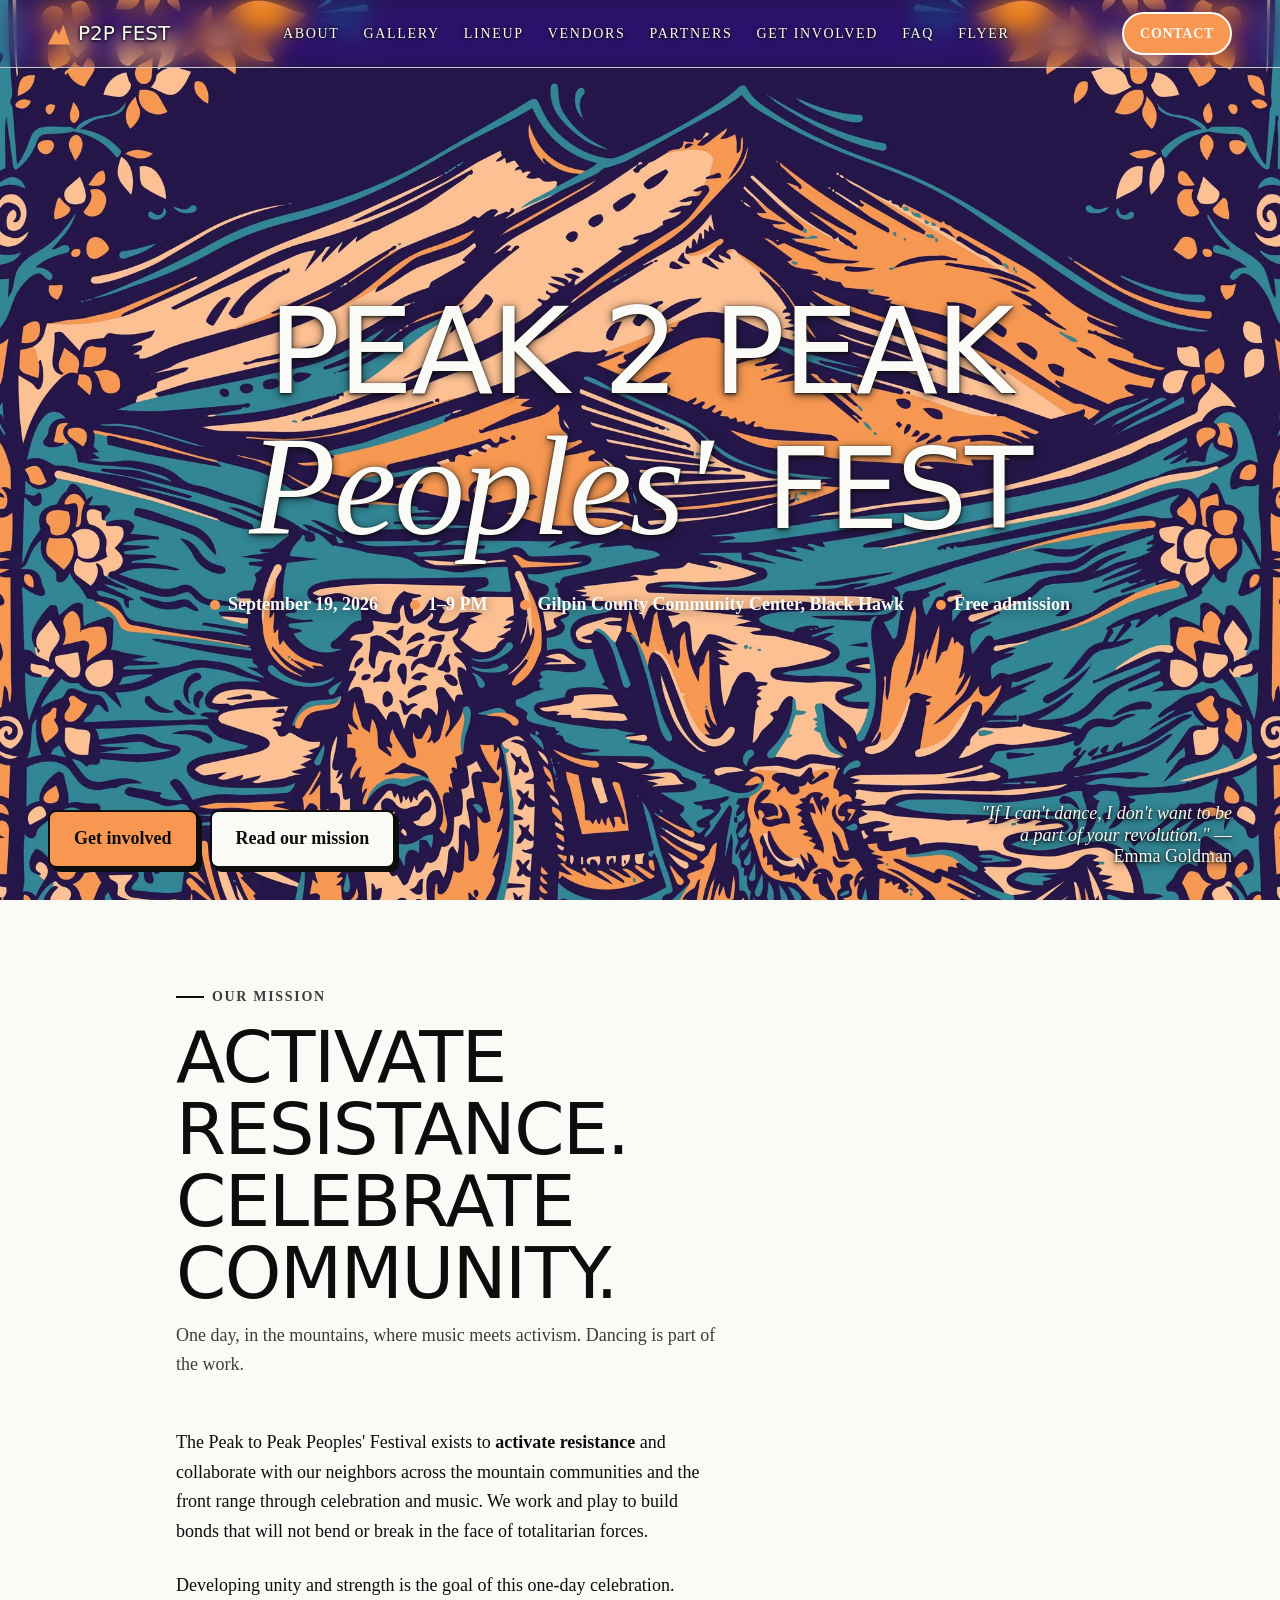
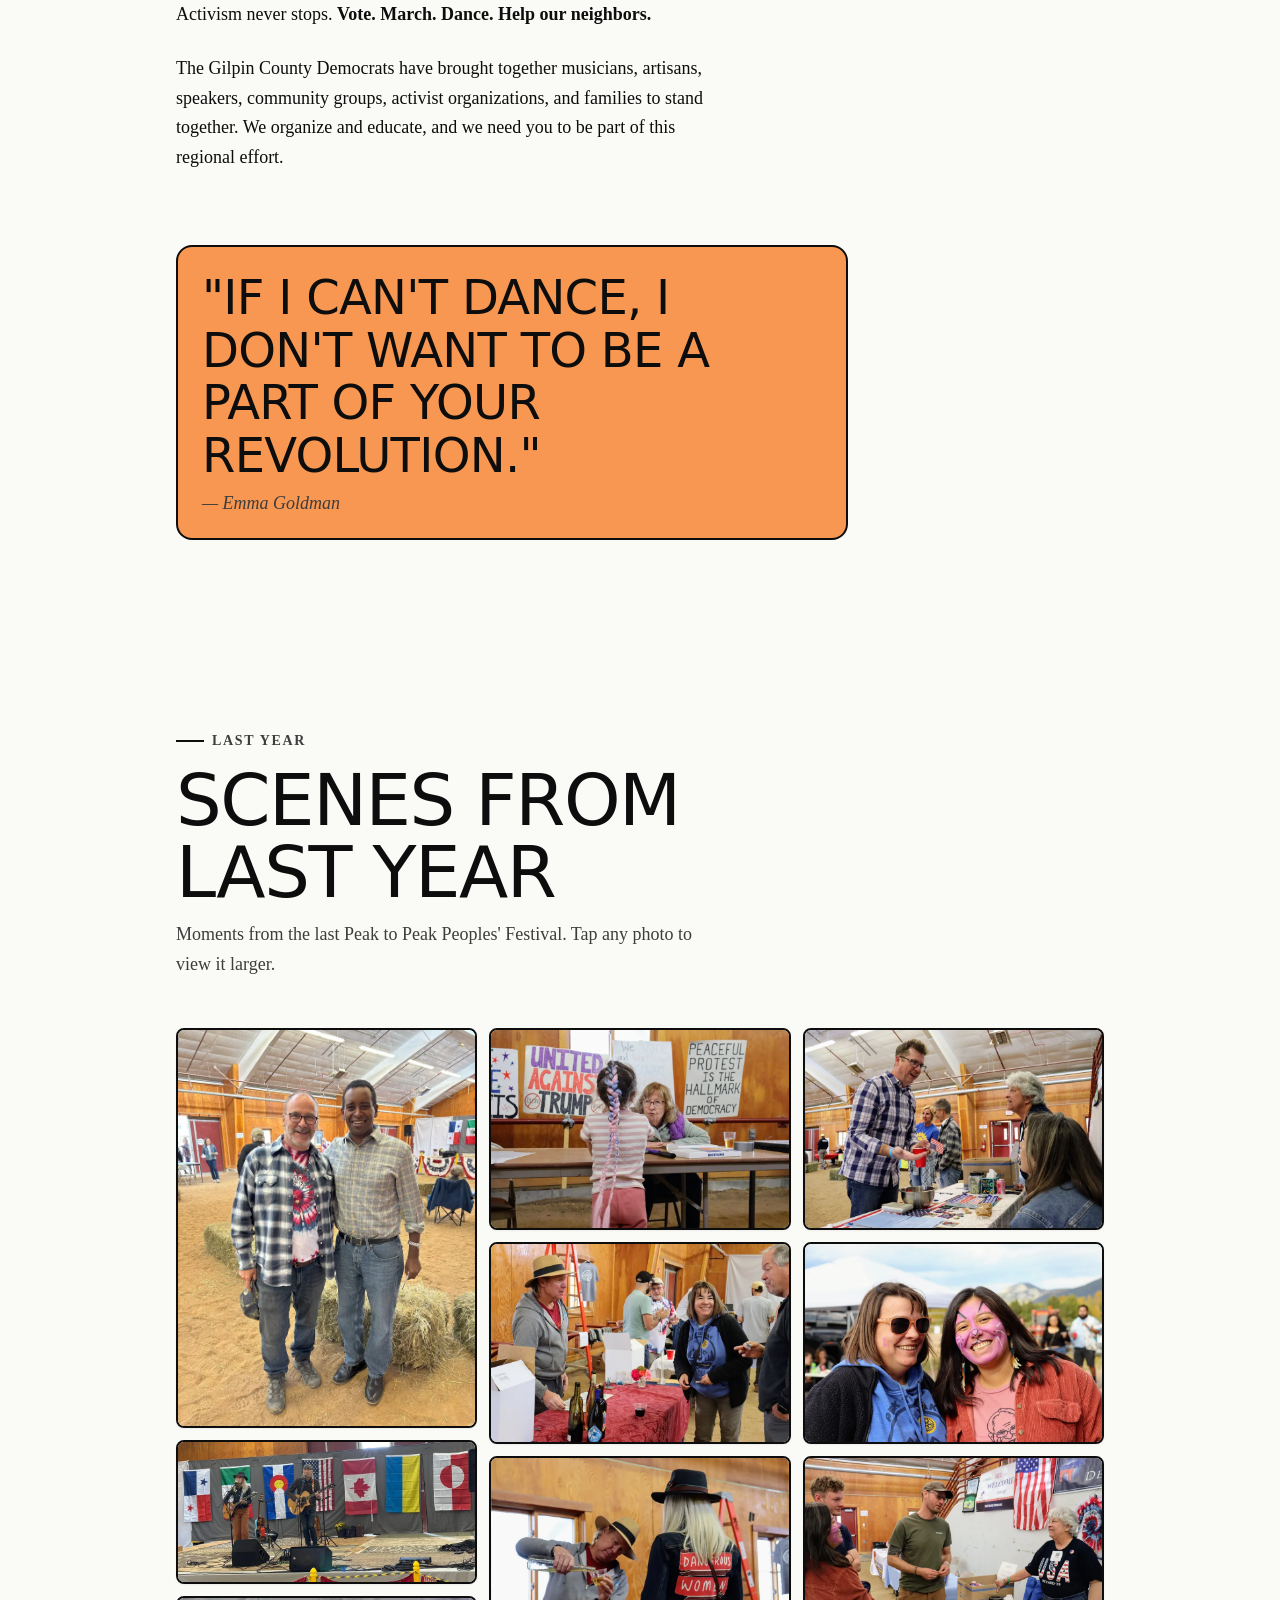
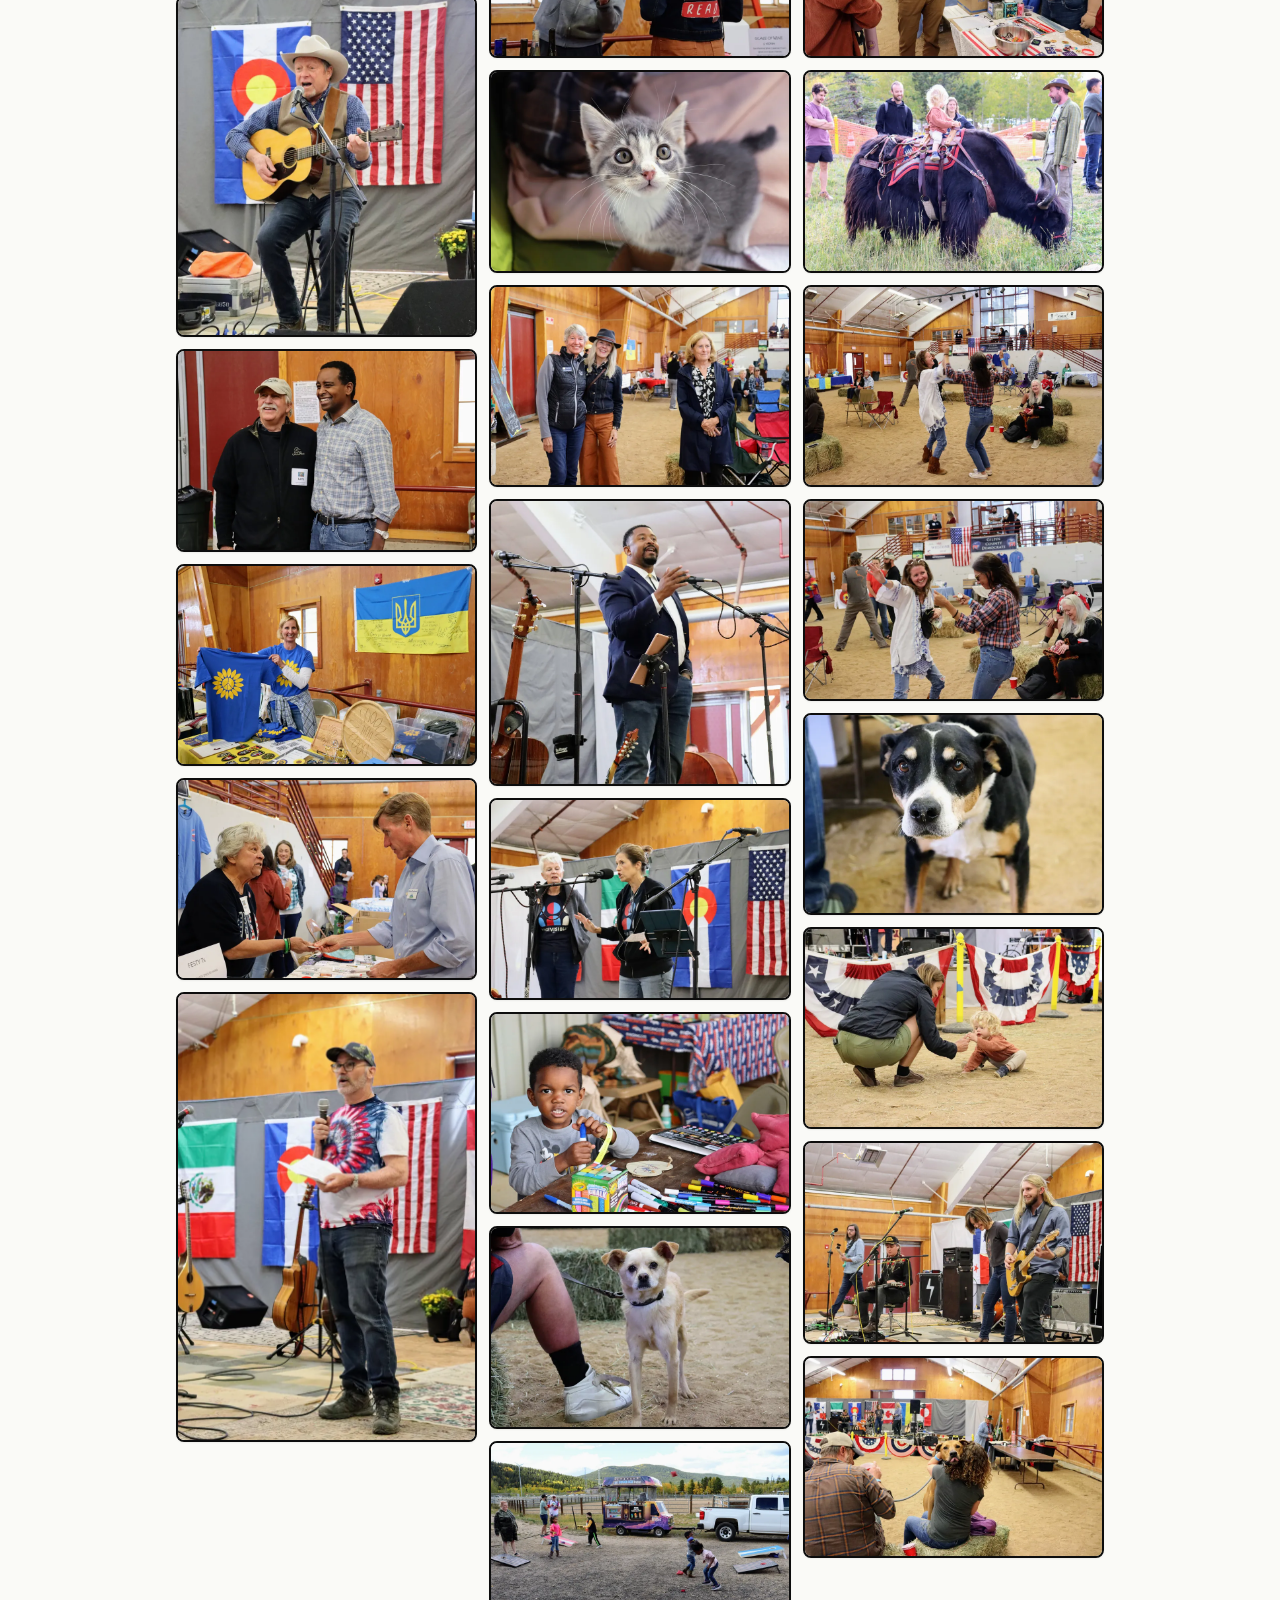
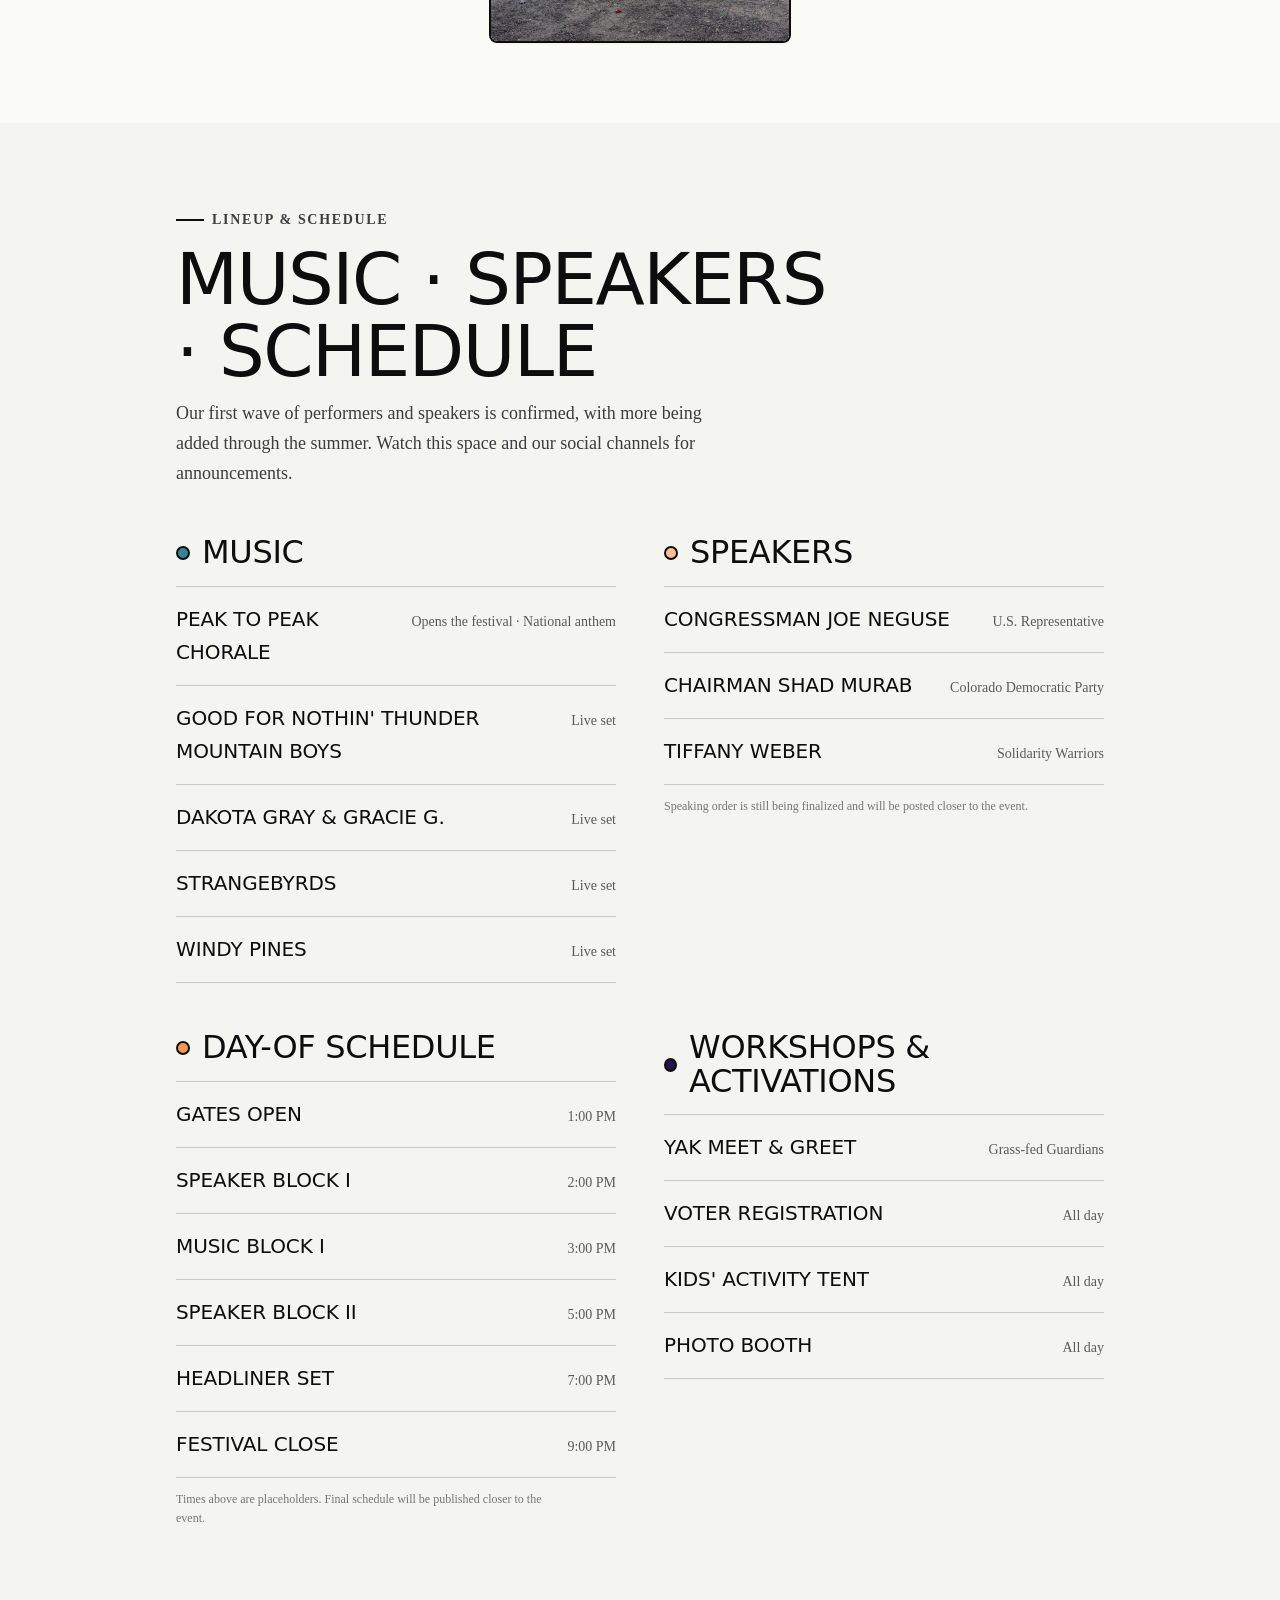
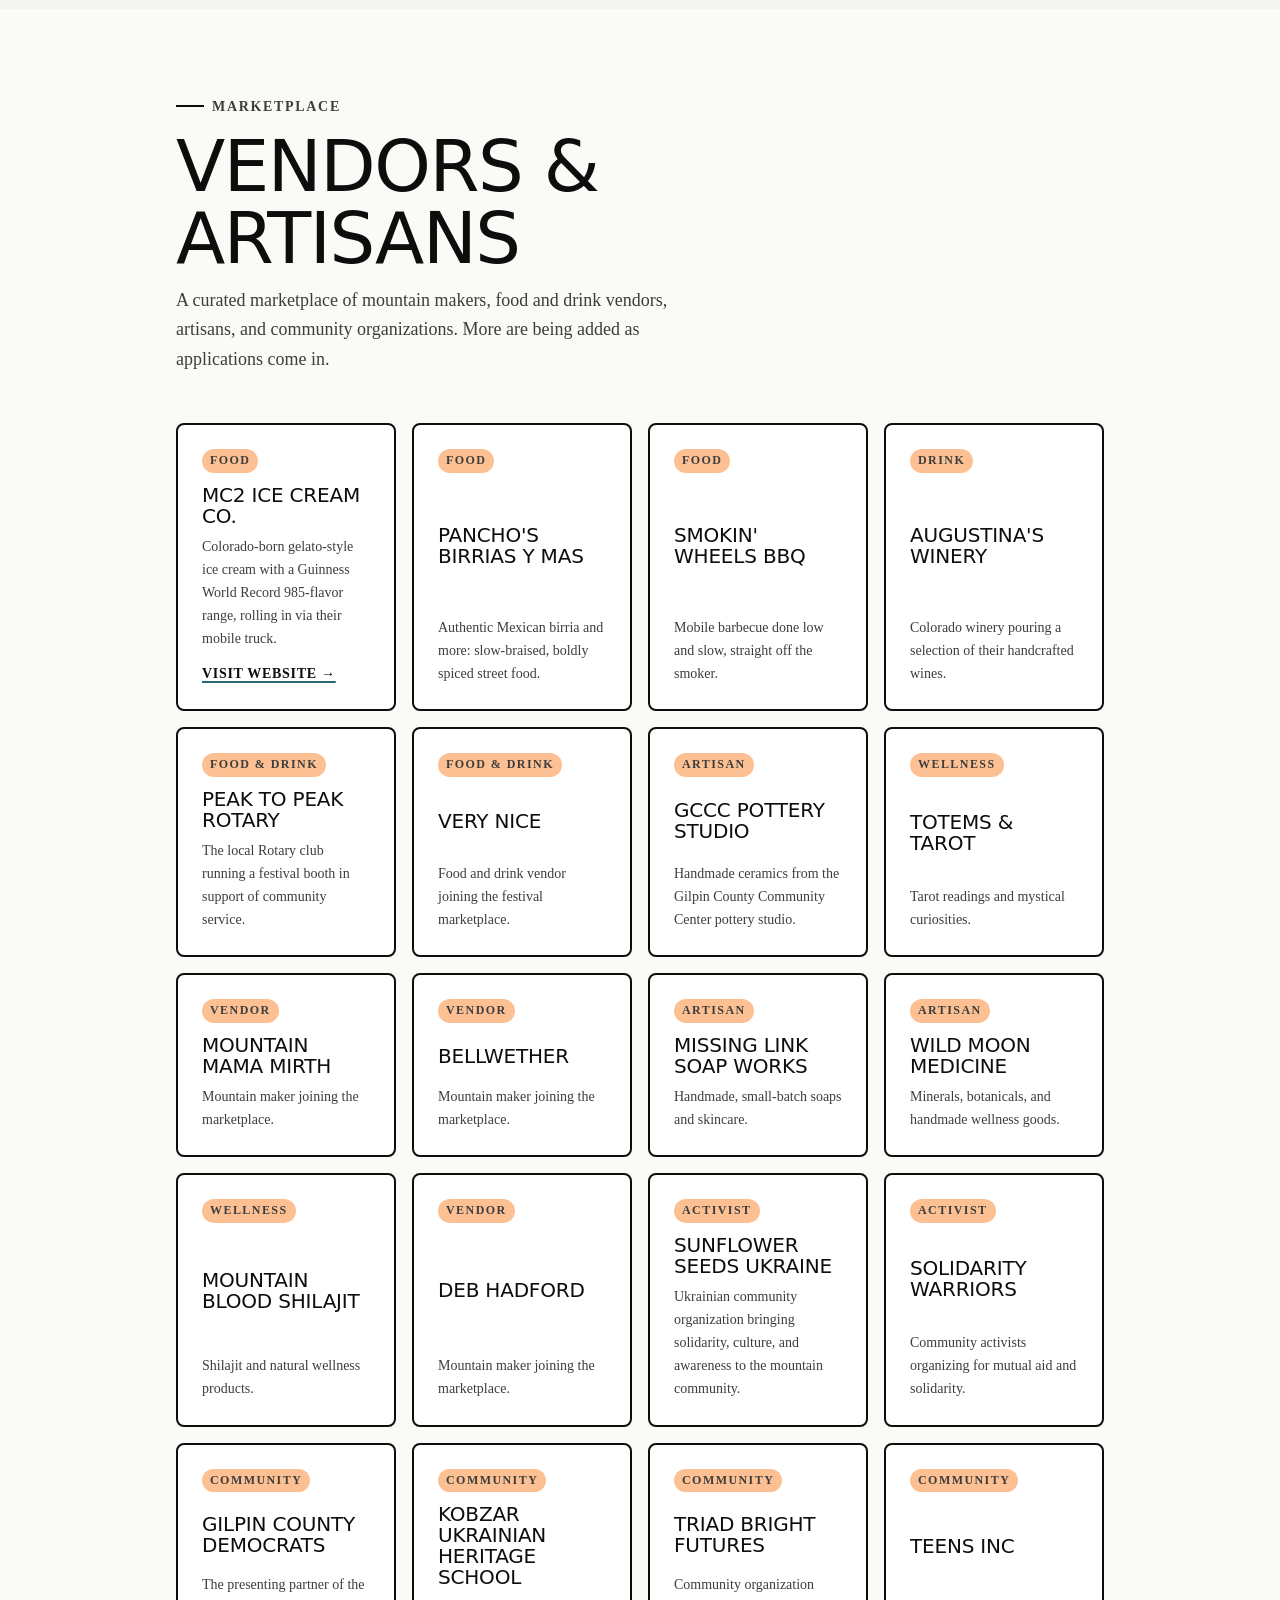
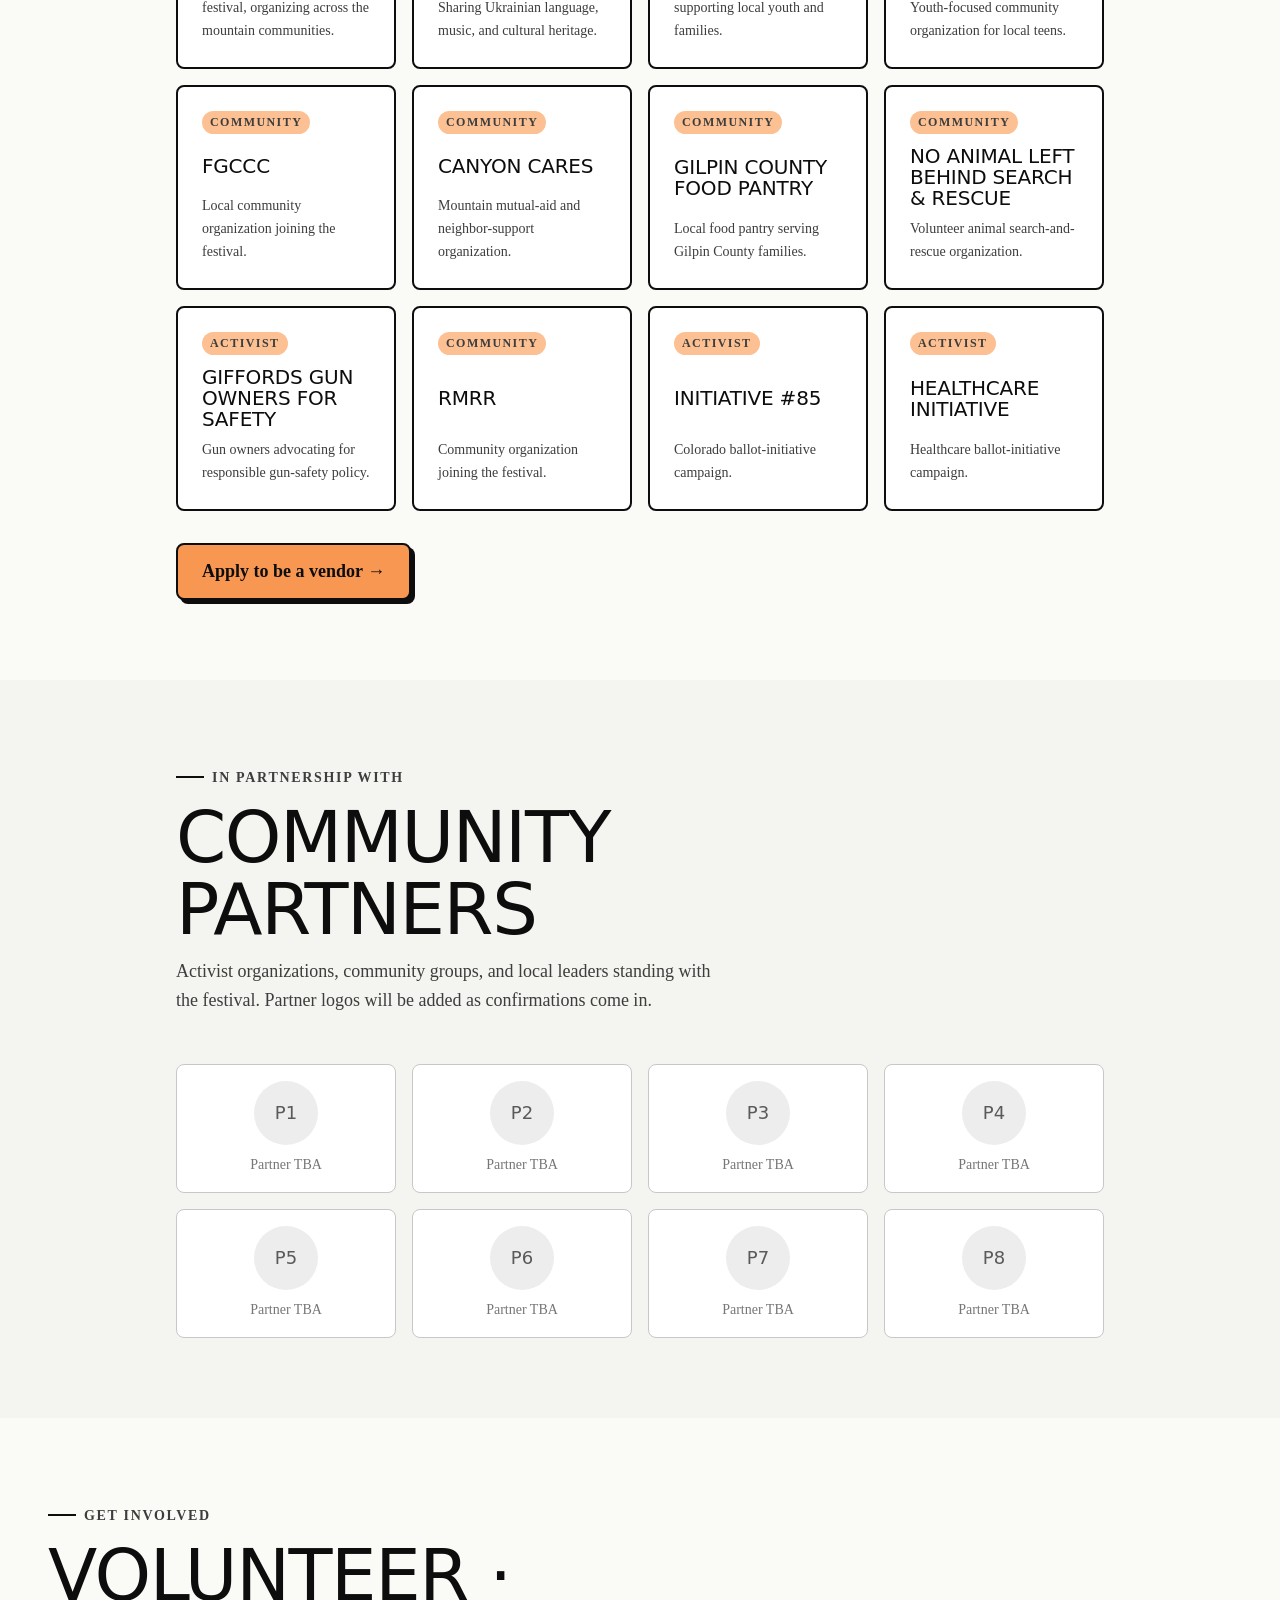
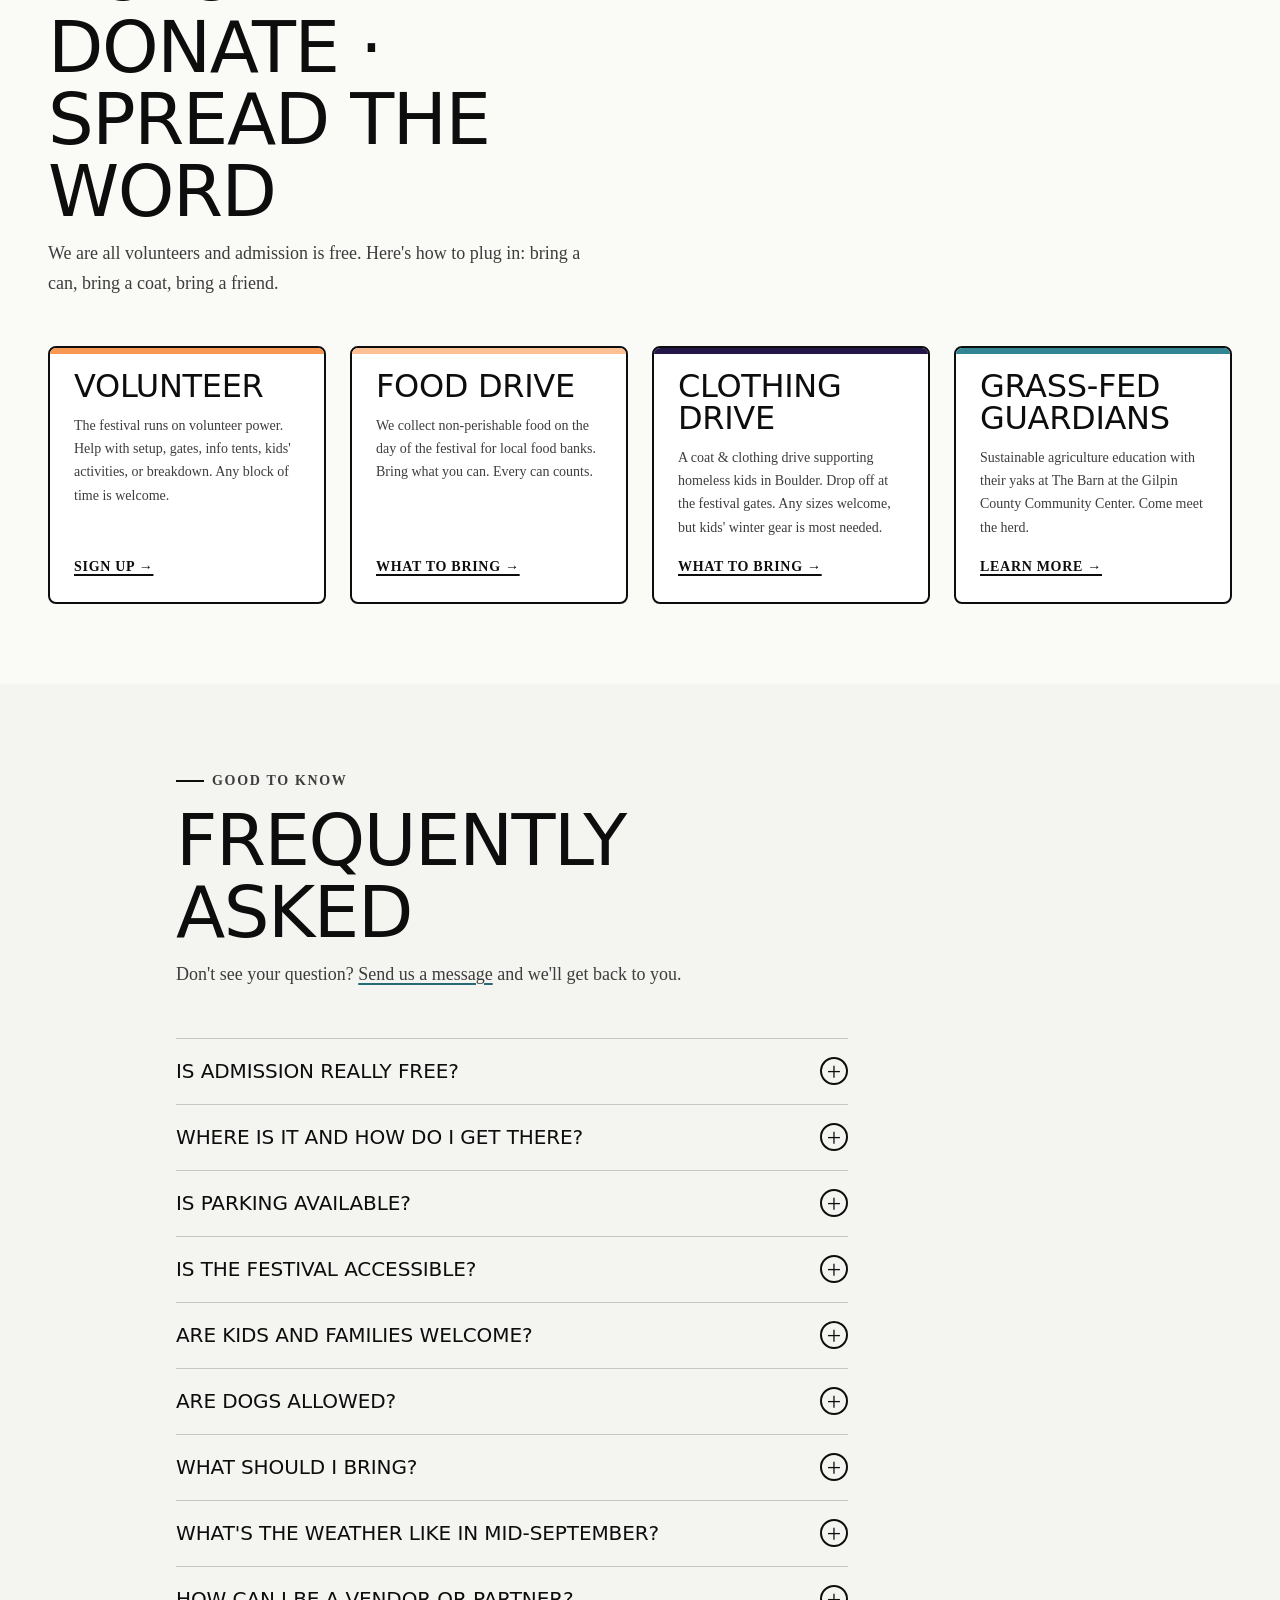
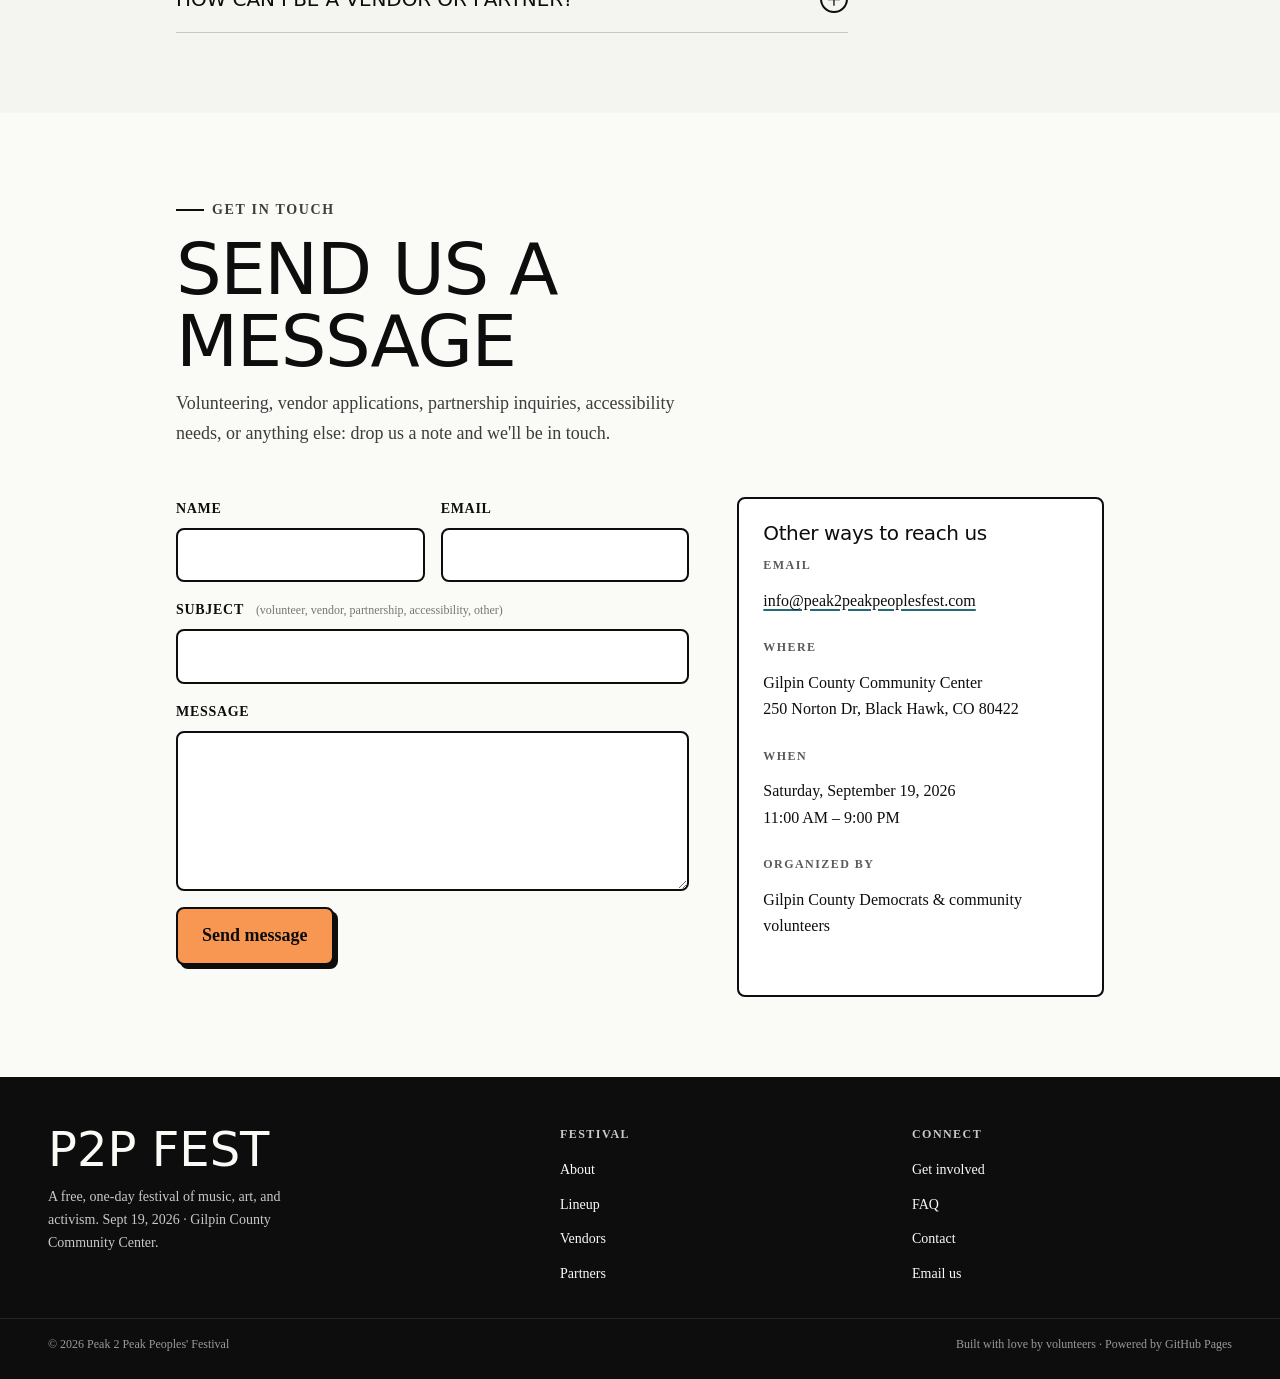
==== index.html @ 33f0875a "Update lineup, speakers, and vendors from July tracker Music: add Peak to Peak Chorale as the opener" ====
<!doctype html>
<html lang="en">
<head>
  <meta charset="utf-8" />
  <meta name="viewport" content="width=device-width, initial-scale=1" />
  <title>Peak 2 Peak Peoples' Festival — Sept 19, 2026 · Gilpin County Community Center</title>
  <meta name="description" content="A free one-day festival of music, art, and activism in the Colorado mountains. September 19, 2026 at Gilpin County Community Center." />
  <meta name="theme-color" content="#f2f230" />

  <!-- Google Analytics -->
  <script async src="https://www.googletagmanager.com/gtag/js?id=G-X8NQKMVE05"></script>
  <script>
    window.dataLayer = window.dataLayer || [];
    function gtag(){dataLayer.push(arguments);}
    gtag('js', new Date());
    gtag('config', 'G-X8NQKMVE05');
  </script>

  <!-- Open Graph / Twitter (placeholders — refine in SEO pass) -->
  <meta property="og:type" content="website" />
  <meta property="og:title" content="Peak 2 Peak Peoples' Festival" />
  <meta property="og:description" content="A free one-day festival of music, art, and activism. Sept 19, 2026 — Gilpin County Community Center." />
  <meta property="og:url" content="https://peak2peakpeoplesfest.com/" />
  <meta name="twitter:card" content="summary_large_image" />

  <!-- Fonts: Tanker (display) + Bespoke Serif (body) — both via Fontshare -->
  <link rel="preconnect" href="https://api.fontshare.com" />
  <link rel="preconnect" href="https://cdn.fontshare.com" crossorigin />
  <link rel="stylesheet" href="https://api.fontshare.com/v2/css?f[]=tanker@400&f[]=bespoke-serif@400,500,700&display=swap" />

  <link rel="stylesheet" href="./assets/css/styles.css" />
</head>
<body>
  <a class="skip-link" href="#main">Skip to content</a>

  <!-- ============== NAV ============== -->
  <nav class="nav" aria-label="Primary">
    <div class="nav__inner">
      <a class="nav__brand" href="#main" aria-label="Peak 2 Peak Peoples' Festival home">
        <span class="nav__brand-mark" aria-hidden="true"></span>
        <span>P2P&nbsp;Fest</span>
      </a>
      <button class="nav__toggle" type="button" aria-expanded="false" aria-controls="primary-nav-list" data-nav-toggle>
        Menu
      </button>
      <ul class="nav__list" id="primary-nav-list">
        <li><a class="nav__link" href="#about">About</a></li>
        <li><a class="nav__link" href="#gallery">Gallery</a></li>
        <li><a class="nav__link" href="#lineup">Lineup</a></li>
        <li><a class="nav__link" href="#vendors">Vendors</a></li>
        <li><a class="nav__link" href="#partners">Partners</a></li>
        <li><a class="nav__link" href="#get-involved">Get involved</a></li>
        <li><a class="nav__link" href="#faq">FAQ</a></li>
        <li><a class="nav__link" href="./assets/images/flyer.webp" target="_blank" rel="noopener">Flyer</a></li>
      </ul>
      <a class="nav__cta" href="#contact">Contact</a>
    </div>
  </nav>

  <main id="main">

    <!-- ============== HERO ============== -->
    <section class="hero" aria-labelledby="hero-title">
      <!-- Poster artwork: lowest layer, drifts on scroll (see main.js). -->
      <div class="hero__bg" data-parallax role="presentation" aria-hidden="true"></div>
      <div class="hero__center">
        <h1 class="hero__title" id="hero-title">
          <span class="hero__title-line">Peak&nbsp;2&nbsp;Peak</span>
          <span class="hero__title-line"><span class="hero__title-em">Peoples'</span> <span class="hero__title-tail">Fest</span></span>
        </h1>

        <div class="hero__meta" aria-label="Festival date, time, and location">
          <span class="hero__meta-item">
            <span class="hero__meta-dot" aria-hidden="true"></span>
            September&nbsp;19,&nbsp;2026
          </span>
          <span class="hero__meta-item">
            <span class="hero__meta-dot" aria-hidden="true"></span>
            1&ndash;9&nbsp;PM
          </span>
          <span class="hero__meta-item">
            <span class="hero__meta-dot" aria-hidden="true"></span>
            Gilpin County Community Center, Black&nbsp;Hawk
          </span>
          <span class="hero__meta-item">
            <span class="hero__meta-dot" aria-hidden="true"></span>
            Free admission
          </span>
        </div>
      </div>

      <div class="hero__bottom">
        <div class="hero__ctas">
          <a class="btn" href="#get-involved">Get involved</a>
          <a class="btn btn--ghost" href="#about">Read our mission</a>
        </div>
        <p class="hero__tagline">
          <em>"If I can't dance, I don't want to be a part of your revolution."</em>
          — Emma Goldman
        </p>
      </div>
    </section>

    <!-- ============== ABOUT / MISSION ============== -->
    <section id="about" class="section" aria-labelledby="about-title">
      <div class="container">
        <header class="section-head">
          <span class="eyebrow">Our mission</span>
          <h2 class="section-head__title" id="about-title">Activate resistance.<br>Celebrate community.</h2>
          <p class="section-head__lede">
            One day, in the mountains, where music meets activism. Dancing is part of the work.
          </p>
        </header>

        <div class="about__body">
          <p>
            The Peak to Peak Peoples' Festival exists to <strong>activate resistance</strong> and collaborate with our neighbors across the mountain communities and the front range through celebration and music. We work and play to build bonds that will not bend or break in the face of totalitarian forces.
          </p>
          <p>
            Developing unity and strength is the goal of this one-day celebration. Activism never stops. <strong>Vote. March. Dance. Help our neighbors.</strong>
          </p>
          <p>
            The Gilpin County Democrats have brought together musicians, artisans, speakers, community groups, activist organizations, and families to stand together. We organize and educate, and we need you to be part of this regional effort.
          </p>

          <blockquote class="about__pullquote">
            "If I can't dance, I don't want to be a part of your revolution."
            <cite class="about__pullquote-attr">— Emma Goldman</cite>
          </blockquote>
        </div>
      </div>
    </section>

    <!-- ============== GALLERY / LAST YEAR ============== -->
    <section id="gallery" class="section" aria-labelledby="gallery-title">
      <div class="container">
        <header class="section-head">
          <span class="eyebrow">Last year</span>
          <h2 class="section-head__title" id="gallery-title">Scenes from last year</h2>
          <p class="section-head__lede">
            Moments from the last Peak to Peak Peoples' Festival. Tap any photo to view it larger.
          </p>
        </header>

        <div class="gallery__grid">
          <button class="gallery__item" type="button" data-full="./assets/images/gallery/g01-lg.webp" data-caption="Joe Neguse" aria-label="View photo: Joe Neguse">
            <img src="./assets/images/gallery/g01.webp" alt="Joe Neguse" loading="lazy" width="675" height="900">
          </button>
          <button class="gallery__item" type="button" data-full="./assets/images/gallery/g02-lg.webp" data-caption="StrangeByrds" aria-label="View photo: StrangeByrds">
            <img src="./assets/images/gallery/g02.webp" alt="StrangeByrds" loading="lazy" width="900" height="422">
          </button>
          <button class="gallery__item" type="button" data-full="./assets/images/gallery/g03-lg.webp" data-caption="Eric Stone" aria-label="View photo: Eric Stone">
            <img src="./assets/images/gallery/g03.webp" alt="Eric Stone" loading="lazy" width="792" height="900">
          </button>
          <button class="gallery__item" type="button" data-full="./assets/images/gallery/g04-lg.webp" aria-label="View photo">
            <img src="./assets/images/gallery/g04.webp" alt="Peak to Peak Peoples' Festival, last year" loading="lazy" width="900" height="600">
          </button>
          <button class="gallery__item" type="button" data-full="./assets/images/gallery/g05-lg.webp" aria-label="View photo">
            <img src="./assets/images/gallery/g05.webp" alt="Peak to Peak Peoples' Festival, last year" loading="lazy" width="900" height="600">
          </button>
          <button class="gallery__item" type="button" data-full="./assets/images/gallery/g06-lg.webp" data-caption="Michael Dougherty" aria-label="View photo: Michael Dougherty">
            <img src="./assets/images/gallery/g06.webp" alt="Michael Dougherty" loading="lazy" width="900" height="600">
          </button>
          <button class="gallery__item" type="button" data-full="./assets/images/gallery/g07-lg.webp" data-caption="Phil Gibbs" aria-label="View photo: Phil Gibbs">
            <img src="./assets/images/gallery/g07.webp" alt="Phil Gibbs" loading="lazy" width="600" height="900">
          </button>
          <button class="gallery__item" type="button" data-full="./assets/images/gallery/g08-lg.webp" aria-label="View photo">
            <img src="./assets/images/gallery/g08.webp" alt="Peak to Peak Peoples' Festival, last year" loading="lazy" width="900" height="600">
          </button>
          <button class="gallery__item" type="button" data-full="./assets/images/gallery/g09-lg.webp" aria-label="View photo">
            <img src="./assets/images/gallery/g09.webp" alt="Peak to Peak Peoples' Festival, last year" loading="lazy" width="900" height="600">
          </button>
          <button class="gallery__item" type="button" data-full="./assets/images/gallery/g10-lg.webp" data-caption="Augustina's Winery" aria-label="View photo: Augustina's Winery">
            <img src="./assets/images/gallery/g10.webp" alt="Augustina's Winery" loading="lazy" width="900" height="600">
          </button>
          <button class="gallery__item" type="button" data-full="./assets/images/gallery/g11-lg.webp" aria-label="View photo">
            <img src="./assets/images/gallery/g11.webp" alt="Peak to Peak Peoples' Festival, last year" loading="lazy" width="900" height="600">
          </button>
          <button class="gallery__item" type="button" data-full="./assets/images/gallery/g12-lg.webp" aria-label="View photo">
            <img src="./assets/images/gallery/g12.webp" alt="Peak to Peak Peoples' Festival, last year" loading="lazy" width="900" height="600">
          </button>
          <button class="gallery__item" type="button" data-full="./assets/images/gallery/g13-lg.webp" data-caption="Senator Coleman" aria-label="View photo: Senator Coleman">
            <img src="./assets/images/gallery/g13.webp" alt="Senator Coleman" loading="lazy" width="900" height="857">
          </button>
          <button class="gallery__item" type="button" data-full="./assets/images/gallery/g14-lg.webp" data-caption="Indivisible Colorado" aria-label="View photo: Indivisible Colorado">
            <img src="./assets/images/gallery/g14.webp" alt="Indivisible Colorado" loading="lazy" width="900" height="600">
          </button>
          <button class="gallery__item" type="button" data-full="./assets/images/gallery/g15-lg.webp" aria-label="View photo">
            <img src="./assets/images/gallery/g15.webp" alt="Peak to Peak Peoples' Festival, last year" loading="lazy" width="900" height="600">
          </button>
          <button class="gallery__item" type="button" data-full="./assets/images/gallery/g16-lg.webp" aria-label="View photo">
            <img src="./assets/images/gallery/g16.webp" alt="Peak to Peak Peoples' Festival, last year" loading="lazy" width="900" height="600">
          </button>
          <button class="gallery__item" type="button" data-full="./assets/images/gallery/g17-lg.webp" aria-label="View photo">
            <img src="./assets/images/gallery/g17.webp" alt="Peak to Peak Peoples' Festival, last year" loading="lazy" width="900" height="600">
          </button>
          <button class="gallery__item" type="button" data-full="./assets/images/gallery/g18-lg.webp" aria-label="View photo">
            <img src="./assets/images/gallery/g18.webp" alt="Peak to Peak Peoples' Festival, last year" loading="lazy" width="900" height="600">
          </button>
          <button class="gallery__item" type="button" data-full="./assets/images/gallery/g19-lg.webp" data-caption="Festival Goers" aria-label="View photo: Festival Goers">
            <img src="./assets/images/gallery/g19.webp" alt="Festival Goers" loading="lazy" width="900" height="600">
          </button>
          <button class="gallery__item" type="button" data-full="./assets/images/gallery/g20-lg.webp" aria-label="View photo">
            <img src="./assets/images/gallery/g20.webp" alt="Peak to Peak Peoples' Festival, last year" loading="lazy" width="900" height="600">
          </button>
          <button class="gallery__item" type="button" data-full="./assets/images/gallery/g21-lg.webp" data-caption="Grassfed Guardians Yak" aria-label="View photo: Grassfed Guardians Yak">
            <img src="./assets/images/gallery/g21.webp" alt="Grassfed Guardians Yak" loading="lazy" width="900" height="600">
          </button>
          <button class="gallery__item" type="button" data-full="./assets/images/gallery/g22-lg.webp" aria-label="View photo">
            <img src="./assets/images/gallery/g22.webp" alt="Peak to Peak Peoples' Festival, last year" loading="lazy" width="900" height="600">
          </button>
          <button class="gallery__item" type="button" data-full="./assets/images/gallery/g23-lg.webp" aria-label="View photo">
            <img src="./assets/images/gallery/g23.webp" alt="Peak to Peak Peoples' Festival, last year" loading="lazy" width="900" height="600">
          </button>
          <button class="gallery__item" type="button" data-full="./assets/images/gallery/g24-lg.webp" aria-label="View photo">
            <img src="./assets/images/gallery/g24.webp" alt="Peak to Peak Peoples' Festival, last year" loading="lazy" width="900" height="600">
          </button>
          <button class="gallery__item" type="button" data-full="./assets/images/gallery/g25-lg.webp" aria-label="View photo">
            <img src="./assets/images/gallery/g25.webp" alt="Peak to Peak Peoples' Festival, last year" loading="lazy" width="900" height="600">
          </button>
          <button class="gallery__item" type="button" data-full="./assets/images/gallery/g26-lg.webp" aria-label="View photo">
            <img src="./assets/images/gallery/g26.webp" alt="Peak to Peak Peoples' Festival, last year" loading="lazy" width="900" height="600">
          </button>
          <button class="gallery__item" type="button" data-full="./assets/images/gallery/g27-lg.webp" aria-label="View photo">
            <img src="./assets/images/gallery/g27.webp" alt="Peak to Peak Peoples' Festival, last year" loading="lazy" width="900" height="600">
          </button>
        </div>
      </div>
    </section>

    <!-- ============== LINEUP / SCHEDULE ============== -->
    <section id="lineup" class="section section--alt" aria-labelledby="lineup-title">
      <div class="container">
        <header class="section-head">
          <span class="eyebrow">Lineup &amp; schedule</span>
          <h2 class="section-head__title" id="lineup-title">Music · Speakers · Schedule</h2>
          <p class="section-head__lede">
            Our first wave of performers and speakers is confirmed, with more being added through the summer. Watch this space and our social channels for announcements.
          </p>
        </header>

        <div class="lineup__groups">
          <div class="lineup-group">
            <h3 class="lineup-group__title">Music</h3>
            <ul class="lineup-group__list">
              <li><span class="name">Peak to Peak Chorale</span><span class="meta">Opens the festival &middot; National anthem</span></li>
              <li><span class="name">Good for Nothin' Thunder Mountain Boys</span><span class="meta">Live set</span></li>
              <li><span class="name">Dakota Gray &amp; Gracie G.</span><span class="meta">Live set</span></li>
              <li><span class="name">StrangeByrds</span><span class="meta">Live set</span></li>
              <li><span class="name">Windy Pines</span><span class="meta">Live set</span></li>
            </ul>
          </div>

          <div class="lineup-group">
            <h3 class="lineup-group__title">Speakers</h3>
            <ul class="lineup-group__list">
              <li><span class="name">Congressman Joe Neguse</span><span class="meta">U.S. Representative</span></li>
              <li><span class="name">Chairman Shad Murab</span><span class="meta">Colorado Democratic Party</span></li>
              <li><span class="name">Tiffany Weber</span><span class="meta">Solidarity Warriors</span></li>
            </ul>
            <p style="font-size: var(--fs-xs); color: var(--gray-500); margin-top: var(--space-3);">
              Speaking order is still being finalized and will be posted closer to the event.
            </p>
          </div>

          <div class="lineup-group">
            <h3 class="lineup-group__title">Day-of schedule</h3>
            <ul class="lineup-group__list">
              <li><span class="name">Gates open</span><span class="meta">1:00 PM</span></li>
              <li><span class="name">Speaker block I</span><span class="meta">2:00 PM</span></li>
              <li><span class="name">Music block I</span><span class="meta">3:00 PM</span></li>
              <li><span class="name">Speaker block II</span><span class="meta">5:00 PM</span></li>
              <li><span class="name">Headliner set</span><span class="meta">7:00 PM</span></li>
              <li><span class="name">Festival close</span><span class="meta">9:00 PM</span></li>
            </ul>
            <p style="font-size: var(--fs-xs); color: var(--gray-500); margin-top: var(--space-3);">
              Times above are placeholders. Final schedule will be published closer to the event.
            </p>
          </div>

          <div class="lineup-group">
            <h3 class="lineup-group__title">Workshops &amp; activations</h3>
            <ul class="lineup-group__list">
              <li><span class="name">Yak meet &amp; greet</span><span class="meta">Grass-fed Guardians</span></li>
              <li><span class="name">Voter registration</span><span class="meta">All day</span></li>
              <li><span class="name">Kids' activity tent</span><span class="meta">All day</span></li>
              <li><span class="name">Photo Booth</span><span class="meta">All day</span></li>
            </ul>
          </div>
        </div>
      </div>
    </section>

    <!-- ============== VENDORS &amp; ARTISANS ============== -->
    <section id="vendors" class="section" aria-labelledby="vendors-title">
      <div class="container">
        <header class="section-head">
          <span class="eyebrow">Marketplace</span>
          <h2 class="section-head__title" id="vendors-title">Vendors &amp; artisans</h2>
          <p class="section-head__lede">
            A curated marketplace of mountain makers, food and drink vendors, artisans, and community organizations. More are being added as applications come in.
          </p>
        </header>

        <div class="vendors__grid">
          <!-- Food & drink -->
          <article class="vendor-card">
            <span class="vendor-card__category">Food</span>
            <h3 class="vendor-card__name">MC2 Ice Cream Co.</h3>
            <p class="vendor-card__desc">Colorado-born gelato-style ice cream with a Guinness World Record 985-flavor range, rolling in via their mobile truck.</p>
            <a class="vendor-card__link" href="https://www.mc2icecreamco.com/" target="_blank" rel="noopener">Visit website &rarr;</a>
          </article>
          <article class="vendor-card">
            <span class="vendor-card__category">Food</span>
            <h3 class="vendor-card__name">Pancho's Birrias Y Mas</h3>
            <p class="vendor-card__desc">Authentic Mexican birria and more: slow-braised, boldly spiced street food.</p>
          </article>
          <article class="vendor-card">
            <span class="vendor-card__category">Food</span>
            <h3 class="vendor-card__name">Smokin' Wheels BBQ</h3>
            <p class="vendor-card__desc">Mobile barbecue done low and slow, straight off the smoker.</p>
          </article>
          <article class="vendor-card">
            <span class="vendor-card__category">Drink</span>
            <h3 class="vendor-card__name">Augustina's Winery</h3>
            <p class="vendor-card__desc">Colorado winery pouring a selection of their handcrafted wines.</p>
          </article>
          <article class="vendor-card">
            <span class="vendor-card__category">Food &amp; drink</span>
            <h3 class="vendor-card__name">Peak to Peak Rotary</h3>
            <p class="vendor-card__desc">The local Rotary club running a festival booth in support of community service.</p>
          </article>
          <article class="vendor-card">
            <span class="vendor-card__category">Food &amp; drink</span>
            <h3 class="vendor-card__name">Very Nice</h3>
            <p class="vendor-card__desc">Food and drink vendor joining the festival marketplace.</p>
          </article>

          <!-- Makers & artisans -->
          <article class="vendor-card">
            <span class="vendor-card__category">Artisan</span>
            <h3 class="vendor-card__name">GCCC Pottery Studio</h3>
            <p class="vendor-card__desc">Handmade ceramics from the Gilpin County Community Center pottery studio.</p>
          </article>
          <article class="vendor-card">
            <span class="vendor-card__category">Wellness</span>
            <h3 class="vendor-card__name">TOTEMS &amp; TAROT</h3>
            <p class="vendor-card__desc">Tarot readings and mystical curiosities.</p>
          </article>
          <article class="vendor-card">
            <span class="vendor-card__category">Vendor</span>
            <h3 class="vendor-card__name">Mountain Mama Mirth</h3>
            <p class="vendor-card__desc">Mountain maker joining the marketplace.</p>
          </article>
          <article class="vendor-card">
            <span class="vendor-card__category">Vendor</span>
            <h3 class="vendor-card__name">Bellwether</h3>
            <p class="vendor-card__desc">Mountain maker joining the marketplace.</p>
          </article>
          <article class="vendor-card">
            <span class="vendor-card__category">Artisan</span>
            <h3 class="vendor-card__name">Missing Link Soap Works</h3>
            <p class="vendor-card__desc">Handmade, small-batch soaps and skincare.</p>
          </article>
          <article class="vendor-card">
            <span class="vendor-card__category">Artisan</span>
            <h3 class="vendor-card__name">Wild Moon Medicine</h3>
            <p class="vendor-card__desc">Minerals, botanicals, and handmade wellness goods.</p>
          </article>
          <article class="vendor-card">
            <span class="vendor-card__category">Wellness</span>
            <h3 class="vendor-card__name">Mountain Blood Shilajit</h3>
            <p class="vendor-card__desc">Shilajit and natural wellness products.</p>
          </article>
          <article class="vendor-card">
            <span class="vendor-card__category">Vendor</span>
            <h3 class="vendor-card__name">Deb Hadford</h3>
            <p class="vendor-card__desc">Mountain maker joining the marketplace.</p>
          </article>

          <!-- Community & activist orgs -->
          <article class="vendor-card">
            <span class="vendor-card__category">Activist</span>
            <h3 class="vendor-card__name">Sunflower Seeds Ukraine</h3>
            <p class="vendor-card__desc">Ukrainian community organization bringing solidarity, culture, and awareness to the mountain community.</p>
          </article>
          <article class="vendor-card">
            <span class="vendor-card__category">Activist</span>
            <h3 class="vendor-card__name">Solidarity Warriors</h3>
            <p class="vendor-card__desc">Community activists organizing for mutual aid and solidarity.</p>
          </article>
          <article class="vendor-card">
            <span class="vendor-card__category">Community</span>
            <h3 class="vendor-card__name">Gilpin County Democrats</h3>
            <p class="vendor-card__desc">The presenting partner of the festival, organizing across the mountain communities.</p>
          </article>
          <article class="vendor-card">
            <span class="vendor-card__category">Community</span>
            <h3 class="vendor-card__name">Kobzar Ukrainian Heritage School</h3>
            <p class="vendor-card__desc">Sharing Ukrainian language, music, and cultural heritage.</p>
          </article>
          <article class="vendor-card">
            <span class="vendor-card__category">Community</span>
            <h3 class="vendor-card__name">Triad Bright Futures</h3>
            <p class="vendor-card__desc">Community organization supporting local youth and families.</p>
          </article>
          <article class="vendor-card">
            <span class="vendor-card__category">Community</span>
            <h3 class="vendor-card__name">Teens Inc</h3>
            <p class="vendor-card__desc">Youth-focused community organization for local teens.</p>
          </article>
          <article class="vendor-card">
            <span class="vendor-card__category">Community</span>
            <h3 class="vendor-card__name">FGCCC</h3>
            <p class="vendor-card__desc">Local community organization joining the festival.</p>
          </article>
          <article class="vendor-card">
            <span class="vendor-card__category">Community</span>
            <h3 class="vendor-card__name">Canyon Cares</h3>
            <p class="vendor-card__desc">Mountain mutual-aid and neighbor-support organization.</p>
          </article>
          <article class="vendor-card">
            <span class="vendor-card__category">Community</span>
            <h3 class="vendor-card__name">Gilpin County Food Pantry</h3>
            <p class="vendor-card__desc">Local food pantry serving Gilpin County families.</p>
          </article>
          <article class="vendor-card">
            <span class="vendor-card__category">Community</span>
            <h3 class="vendor-card__name">No Animal Left Behind Search &amp; Rescue</h3>
            <p class="vendor-card__desc">Volunteer animal search-and-rescue organization.</p>
          </article>
          <article class="vendor-card">
            <span class="vendor-card__category">Activist</span>
            <h3 class="vendor-card__name">Giffords Gun Owners for Safety</h3>
            <p class="vendor-card__desc">Gun owners advocating for responsible gun-safety policy.</p>
          </article>
          <article class="vendor-card">
            <span class="vendor-card__category">Community</span>
            <h3 class="vendor-card__name">RMRR</h3>
            <p class="vendor-card__desc">Community organization joining the festival.</p>
          </article>
          <article class="vendor-card">
            <span class="vendor-card__category">Activist</span>
            <h3 class="vendor-card__name">Initiative #85</h3>
            <p class="vendor-card__desc">Colorado ballot-initiative campaign.</p>
          </article>
          <article class="vendor-card">
            <span class="vendor-card__category">Activist</span>
            <h3 class="vendor-card__name">Healthcare Initiative</h3>
            <p class="vendor-card__desc">Healthcare ballot-initiative campaign.</p>
          </article>
        </div>

        <p style="margin-top: var(--space-5);">
          <a class="btn btn--accent" href="#contact">Apply to be a vendor &rarr;</a>
        </p>
      </div>
    </section>

    <!-- ============== COMMUNITY PARTNERS / SPONSORS ============== -->
    <section id="partners" class="section section--alt" aria-labelledby="partners-title">
      <div class="container">
        <header class="section-head">
          <span class="eyebrow">In partnership with</span>
          <h2 class="section-head__title" id="partners-title">Community partners</h2>
          <p class="section-head__lede">
            Activist organizations, community groups, and local leaders standing with the festival. Partner logos will be added as confirmations come in.
          </p>
        </header>

        <div class="partners__grid">
          <div class="partner-cell partner-cell--placeholder">
            <div class="partner-cell__logo" aria-hidden="true">P1</div>
            <span class="partner-cell__name">Partner TBA</span>
          </div>
          <div class="partner-cell partner-cell--placeholder">
            <div class="partner-cell__logo" aria-hidden="true">P2</div>
            <span class="partner-cell__name">Partner TBA</span>
          </div>
          <div class="partner-cell partner-cell--placeholder">
            <div class="partner-cell__logo" aria-hidden="true">P3</div>
            <span class="partner-cell__name">Partner TBA</span>
          </div>
          <div class="partner-cell partner-cell--placeholder">
            <div class="partner-cell__logo" aria-hidden="true">P4</div>
            <span class="partner-cell__name">Partner TBA</span>
          </div>
          <div class="partner-cell partner-cell--placeholder">
            <div class="partner-cell__logo" aria-hidden="true">P5</div>
            <span class="partner-cell__name">Partner TBA</span>
          </div>
          <div class="partner-cell partner-cell--placeholder">
            <div class="partner-cell__logo" aria-hidden="true">P6</div>
            <span class="partner-cell__name">Partner TBA</span>
          </div>
          <div class="partner-cell partner-cell--placeholder">
            <div class="partner-cell__logo" aria-hidden="true">P7</div>
            <span class="partner-cell__name">Partner TBA</span>
          </div>
          <div class="partner-cell partner-cell--placeholder">
            <div class="partner-cell__logo" aria-hidden="true">P8</div>
            <span class="partner-cell__name">Partner TBA</span>
          </div>
        </div>
      </div>
    </section>

    <!-- ============== GET INVOLVED ============== -->
    <section id="get-involved" class="section" aria-labelledby="involve-title">
      <div class="container container--wide">
        <header class="section-head">
          <span class="eyebrow">Get involved</span>
          <h2 class="section-head__title" id="involve-title">Volunteer · donate ·<br>spread the word</h2>
          <p class="section-head__lede">
            We are all volunteers and admission is free. Here's how to plug in: bring a can, bring a coat, bring a friend.
          </p>
        </header>

        <div class="involve__grid">
          <article class="involve-card">
            <h3 class="involve-card__title">Volunteer</h3>
            <p class="involve-card__body">
              The festival runs on volunteer power. Help with setup, gates, info tents, kids' activities, or breakdown. Any block of time is welcome.
            </p>
            <a class="involve-card__cta" href="#contact">Sign up &rarr;</a>
          </article>

          <article class="involve-card">
            <h3 class="involve-card__title">Food drive</h3>
            <p class="involve-card__body">
              We collect non-perishable food on the day of the festival for local food banks. Bring what you can. Every can counts.
            </p>
            <a class="involve-card__cta" href="#faq">What to bring &rarr;</a>
          </article>

          <article class="involve-card">
            <h3 class="involve-card__title">Clothing drive</h3>
            <p class="involve-card__body">
              A coat &amp; clothing drive supporting homeless kids in Boulder. Drop off at the festival gates. Any sizes welcome, but kids' winter gear is most needed.
            </p>
            <a class="involve-card__cta" href="#faq">What to bring &rarr;</a>
          </article>

          <article class="involve-card">
            <h3 class="involve-card__title">Grass-fed Guardians</h3>
            <p class="involve-card__body">
              Sustainable agriculture education with their yaks at The Barn at the Gilpin County Community Center. Come meet the herd.
            </p>
            <a class="involve-card__cta" href="#contact">Learn more &rarr;</a>
          </article>
        </div>
      </div>
    </section>

    <!-- ============== FAQ ============== -->
    <section id="faq" class="section section--alt" aria-labelledby="faq-title">
      <div class="container">
        <header class="section-head">
          <span class="eyebrow">Good to know</span>
          <h2 class="section-head__title" id="faq-title">Frequently asked</h2>
          <p class="section-head__lede">
            Don't see your question? <a href="#contact">Send us a message</a> and we'll get back to you.
          </p>
        </header>

        <div class="faq__list">
          <details class="faq-item">
            <summary>Is admission really free?</summary>
            <div class="faq-item__body">
              Yes. The Peak to Peak Peoples' Festival is a free, all-ages community event. Donations to the food drive, clothing drive, and partner organizations are welcome but never required.
            </div>
          </details>

          <details class="faq-item">
            <summary>Where is it and how do I get there?</summary>
            <div class="faq-item__body">
              The festival is at the Gilpin County Community Center in Black Hawk, Colorado. Detailed driving directions, parking info, and shuttle options will be posted closer to the event.
            </div>
          </details>

          <details class="faq-item">
            <summary>Is parking available?</summary>
            <div class="faq-item__body">
              Free on-site parking is available at the fairgrounds. Carpooling is encouraged. Accessibility parking will be clearly signed near the main entrance.
            </div>
          </details>

          <details class="faq-item">
            <summary>Is the festival accessible?</summary>
            <div class="faq-item__body">
              We're committed to making the festival accessible. The fairgrounds are mostly flat and on packed gravel/grass. ADA-accessible parking and restrooms will be available. Reach out via the contact form if you have specific needs and we'll do our best to accommodate.
            </div>
          </details>

          <details class="faq-item">
            <summary>Are kids and families welcome?</summary>
            <div class="faq-item__body">
              Absolutely. This is a community festival. There will be a kids' activity tent and family-friendly programming throughout the day.
            </div>
          </details>

          <details class="faq-item">
            <summary>Are dogs allowed?</summary>
            <div class="faq-item__body">
              Service dogs are always welcome. Other dogs: please check back; we'll confirm the policy with the fairgrounds before the event.
            </div>
          </details>

          <details class="faq-item">
            <summary>What should I bring?</summary>
            <div class="faq-item__body">
              Refillable water bottle, sunscreen, layers (mountain weather changes fast), a chair or blanket, cash for vendors, and ID if you plan to purchase from any 21+ vendors. Bring a non-perishable food item for the food drive and any clothing donations you'd like to contribute.
            </div>
          </details>

          <details class="faq-item">
            <summary>What's the weather like in mid-September?</summary>
            <div class="faq-item__body">
              Gilpin County sits at high elevation. Days can be warm and sunny; evenings get cool quickly. Pack layers and a rain shell. Sun protection is essential at altitude even on overcast days.
            </div>
          </details>

          <details class="faq-item">
            <summary>How can I be a vendor or partner?</summary>
            <div class="faq-item__body">
              Use the <a href="#contact">contact form</a> and let us know whether you're applying as a vendor, an artisan, or a community partner. We review applications on a rolling basis.
            </div>
          </details>
        </div>
      </div>
    </section>

    <!-- ============== CONTACT ============== -->
    <section id="contact" class="section" aria-labelledby="contact-title">
      <div class="container">
        <header class="section-head">
          <span class="eyebrow">Get in touch</span>
          <h2 class="section-head__title" id="contact-title">Send us a message</h2>
          <p class="section-head__lede">
            Volunteering, vendor applications, partnership inquiries, accessibility needs, or anything else: drop us a note and we'll be in touch.
          </p>
        </header>

        <div class="contact__grid">
          <!--
            Contact form — Formspree-ready.

            TO ENABLE:
              1. Sign up at https://formspree.io and create a new form
              2. Replace the action URL below with your form's endpoint, e.g.
                 action="https://formspree.io/f/xpzgabcd"
              3. Optionally add reCAPTCHA via Formspree settings.

            Right now the form posts to a placeholder URL that will fail —
            this is intentional so we don't accidentally route real traffic
            anywhere until the endpoint is set.
          -->
          <form class="form" method="POST" action="https://formspree.io/f/T_46VCsGjtgg" data-form="contact">
            <div class="form__row form__row--2">
              <div class="form__field">
                <label class="form__label" for="contact-name">Name</label>
                <input class="form__input" type="text" id="contact-name" name="name" required autocomplete="name" />
              </div>
              <div class="form__field">
                <label class="form__label" for="contact-email">Email</label>
                <input class="form__input" type="email" id="contact-email" name="email" required autocomplete="email" />
              </div>
            </div>

            <div class="form__field">
              <label class="form__label" for="contact-subject">
                Subject <span class="form__label-hint">(volunteer, vendor, partnership, accessibility, other)</span>
              </label>
              <input class="form__input" type="text" id="contact-subject" name="subject" required />
            </div>

            <div class="form__field">
              <label class="form__label" for="contact-message">Message</label>
              <textarea class="form__textarea" id="contact-message" name="message" required></textarea>
            </div>

            <!-- Honeypot — bots fill this; humans never see it. -->
            <input type="text" name="_gotcha" tabindex="-1" autocomplete="off" style="position:absolute;left:-5000px;" aria-hidden="true" />

            <div>
              <button class="btn btn--accent" type="submit">Send message</button>
            </div>
          </form>

          <aside class="contact__aside" aria-labelledby="contact-aside-title">
            <h3 id="contact-aside-title">Other ways to reach us</h3>
            <dl>
              <dt>Email</dt>
              <dd><a href="mailto:info@peak2peakpeoplesfest.com">info@peak2peakpeoplesfest.com</a></dd>

              <dt>Where</dt>
              <dd>Gilpin County Community Center<br>250 Norton Dr, Black Hawk, CO 80422</dd>

              <dt>When</dt>
              <dd>Saturday, September&nbsp;19, 2026<br>11:00 AM &ndash; 9:00 PM</dd>

              <dt>Organized by</dt>
              <dd>Gilpin County Democrats &amp; community volunteers</dd>
            </dl>
          </aside>
        </div>
      </div>
    </section>

  </main>

  <!-- ============== FOOTER ============== -->
  <footer class="footer" role="contentinfo">
    <div class="container container--wide footer__inner">
      <div>
        <p class="footer__brand">P2P Fest</p>
        <p class="footer__tagline">
          A free, one-day festival of music, art, and activism. Sept&nbsp;19,&nbsp;2026 · Gilpin County Community Center.
        </p>
      </div>

      <div>
        <p class="footer__heading">Festival</p>
        <ul class="footer__list">
          <li><a href="#about">About</a></li>
          <li><a href="#lineup">Lineup</a></li>
          <li><a href="#vendors">Vendors</a></li>
          <li><a href="#partners">Partners</a></li>
        </ul>
      </div>

      <div>
        <p class="footer__heading">Connect</p>
        <ul class="footer__list">
          <li><a href="#get-involved">Get involved</a></li>
          <li><a href="#faq">FAQ</a></li>
          <li><a href="#contact">Contact</a></li>
          <li><a href="mailto:info@peak2peakpeoplesfest.com">Email us</a></li>
        </ul>
      </div>
    </div>

    <div class="container container--wide footer__bottom">
      <span>&copy; 2026 Peak 2 Peak Peoples' Festival</span>
      <span>Built with love by volunteers · Powered by GitHub Pages</span>
    </div>
  </footer>

  <!-- Lightbox overlay for the gallery (populated + controlled by main.js) -->
  <div class="lightbox" data-lightbox hidden role="dialog" aria-modal="true" aria-label="Photo viewer">
    <button class="lightbox__close" type="button" data-lb-close aria-label="Close viewer">&times;</button>
    <button class="lightbox__nav lightbox__nav--prev" type="button" data-lb-prev aria-label="Previous photo">&#8249;</button>
    <figure class="lightbox__figure">
      <img class="lightbox__img" data-lb-img src="" alt="">
      <figcaption class="lightbox__caption" data-lb-caption></figcaption>
    </figure>
    <button class="lightbox__nav lightbox__nav--next" type="button" data-lb-next aria-label="Next photo">&#8250;</button>
  </div>

  <script src="./assets/js/main.js" defer></script>
</body>
</html>
---- assets/css/styles.css ----
/* ==========================================================================
   Peak 2 Peak Peoples' Festival — Base styles
   Reset, base typography, layout primitives, and shared components.
   Section-specific styles live below in clearly labeled blocks.
   ========================================================================== */

@import url('./tokens.css');

/* ---------- Modern reset (lightweight) ---------- */
*, *::before, *::after { box-sizing: border-box; }
html { -webkit-text-size-adjust: 100%; text-size-adjust: 100%; }
body, h1, h2, h3, h4, h5, p, figure, blockquote, dl, dd { margin: 0; }
ul[role='list'], ol[role='list'] { list-style: none; padding: 0; margin: 0; }
img, picture, svg, video { display: block; max-width: 100%; height: auto; }
input, button, textarea, select { font: inherit; color: inherit; }
button { cursor: pointer; }
a { color: inherit; }

/* Scroll behavior */
html { scroll-behavior: smooth; scroll-padding-top: var(--nav-height); }
@media (prefers-reduced-motion: reduce) {
  html { scroll-behavior: auto; }
}

/* ---------- Base typography ---------- */
body {
  font-family: var(--font-body);
  font-size: var(--fs-base);
  line-height: var(--lh-relaxed);
  color: var(--color-text);
  background: var(--gradient-brand-diag);
  font-feature-settings: 'kern', 'liga', 'ss01';
  -webkit-font-smoothing: antialiased;
  -moz-osx-font-smoothing: grayscale;
}

h1, h2, h3, h4 {
  font-family: var(--font-display);
  font-weight: 400;             /* Tanker ships in a single weight */
  line-height: var(--lh-tight);
  letter-spacing: var(--tracking-tight);
  color: var(--color-text);
}

h1 { font-size: var(--fs-3xl); }
h2 { font-size: var(--fs-2xl); }
h3 { font-size: var(--fs-xl); }
h4 { font-size: var(--fs-lg); letter-spacing: var(--tracking-normal); }

/* Body emphasis via Bespoke Serif weights */
strong, b { font-weight: 700; }

p { max-width: 65ch; }

a {
  text-decoration: underline;
  text-decoration-color: var(--color-link-underline);
  text-decoration-thickness: 2px;
  text-underline-offset: 3px;
  transition: text-decoration-color var(--dur-fast) var(--ease-out);
}
a:hover { text-decoration-color: var(--ink); }

/* Selection color */
::selection { background: var(--canary); color: var(--ink); }

/* Focus ring — visible, accessible, on-brand */
:focus-visible {
  outline: 3px solid var(--cyan-deep);
  outline-offset: 3px;
  border-radius: var(--radius-sm);
}

/* Skip link — accessibility */
.skip-link {
  position: absolute;
  top: -100px;
  left: var(--space-4);
  background: var(--ink);
  color: var(--canary);
  padding: var(--space-3) var(--space-4);
  border-radius: var(--radius-md);
  text-decoration: none;
  font-weight: 600;
  z-index: var(--z-modal);
  transition: top var(--dur-base) var(--ease-out);
}
.skip-link:focus { top: var(--space-4); }

/* ---------- Layout primitives ---------- */
.container {
  width: 100%;
  max-width: var(--container-base);
  margin-inline: auto;
  padding-inline: clamp(var(--space-4), 4vw, var(--space-7));
}
.container--wide   { max-width: var(--container-wide); }
.container--narrow { max-width: var(--container-narrow); }

.section {
  padding-block: var(--section-pad-y);
  background: var(--paper);
}

/* ---------- Section-flag (a small label above section headings) ---------- */
.eyebrow {
  display: inline-flex;
  align-items: center;
  gap: var(--space-2);
  font-family: var(--font-body);
  font-size: var(--fs-sm);
  font-weight: 600;
  letter-spacing: var(--tracking-wider);
  text-transform: uppercase;
  color: var(--gray-700);
  margin-bottom: var(--space-3);
}
.eyebrow::before {
  content: '';
  display: inline-block;
  width: 28px;
  height: 2px;
  background: var(--ink);
}

/* ---------- Buttons ---------- */
.btn {
  display: inline-flex;
  align-items: center;
  justify-content: center;
  gap: var(--space-2);
  padding: var(--space-3) var(--space-5);
  font-family: var(--font-body);
  font-size: var(--fs-md);
  font-weight: 600;
  letter-spacing: var(--tracking-normal);
  text-decoration: none;
  border: 2px solid var(--ink);
  border-radius: var(--radius-md);
  background: var(--ink);
  color: var(--canary);
  cursor: pointer;
  transition:
    transform var(--dur-fast) var(--ease-out),
    box-shadow var(--dur-fast) var(--ease-out),
    background var(--dur-fast) var(--ease-out);
  box-shadow: var(--shadow-pop);
}
.btn:hover {
  transform: translate(-2px, -2px);
  box-shadow: 6px 6px 0 var(--ink);
  text-decoration: none;
}
.btn:active {
  transform: translate(0, 0);
  box-shadow: 2px 2px 0 var(--ink);
}
.btn--accent {
  background: var(--canary);
  color: var(--ink);
}
.btn--accent:hover { background: var(--canary-deep); }
.btn--ghost {
  background: transparent;
  color: var(--ink);
  box-shadow: none;
}
.btn--ghost:hover {
  background: var(--ink);
  color: var(--canary);
  transform: none;
  box-shadow: none;
}

/* ==========================================================================
   BRAND RIBBON
   Thin gradient stripe pinned to the top of the page. Recurring brand motif
   that persists when the hero image lands. Reuse <div class="ribbon"></div>
   between sections as a divider.
   ========================================================================== */

.ribbon {
  display: block;
  width: 100%;
  height: 10px;
  background: var(--gradient-brand);
  border-bottom: 2px solid var(--ink);
}
.ribbon--lg { height: 14px; }
.ribbon--xs { height: 6px; }

/* ==========================================================================
   HERO
   Festival name centerpiece, date + location below, CTAs at the bottom.
   Black-on-neon for max impact.

   IMAGE SWAP — when the poster art arrives:
     1. Drop the file into /assets/images/hero.jpg (or .png/.webp)
     2. Set --hero-image to its url() in the .hero rule below
     3. (Optional) toggle .hero--has-image class for the darken treatment
   The brand gradient stays alive via the nav's border-top,
   so the color identity persists even when an image takes the canvas.
   ========================================================================== */

.hero {
  position: relative;
  min-height: 100vh;
  display: flex;
  flex-direction: column;
  justify-content: space-between;
  /* Full-bleed poster hero: no horizontal padding on the section — the title
     block runs edge to edge. Vertical padding-top clears the fixed nav;
     .hero__bottom re-adds side padding so the CTAs stay inset. */
  padding: calc(var(--space-7) + var(--nav-height)) 0 var(--space-6);
  overflow: hidden;
  isolation: isolate;
}

/* Poster artwork — the lowest hero layer. A real element (not a CSS
   background on .hero) so the parallax script can translate it independently.
   Extra height + negative top inset give the drift room to reveal the canoe
   scene before the next section scrolls over it. */
.hero__bg {
  position: absolute;
  inset: -35% 0 0 0;
  height: 170%;
  background: url('../images/hero.webp') center 32% / cover no-repeat;
  background-color: var(--indigo);   /* fills briefly while the image loads */
  z-index: 0;
  will-change: transform;
}

/* Hero no longer has its own top header — the sticky .nav above the hero
   provides the wordmark and primary navigation. The hero opens directly
   with the title block, which sits above the poster image layer. */

.hero__center {
  position: relative;
  z-index: 1;
  display: flex;
  flex-direction: column;
  justify-content: center;
  flex: 1;
  /* Full width, centered — the title runs edge to edge over the poster. */
  padding-block: var(--space-7);
  text-align: center;
}

.hero__title {
  font-family: var(--font-display);
  font-size: var(--fs-display);
  font-weight: 400;             /* Tanker ships in one weight */
  line-height: 1;               /* fixed, predictable rhythm regardless of inline font */
  letter-spacing: -0.02em;      /* Tanker is wide — gentler negative tracking */
  text-transform: uppercase;
  color: var(--paper);          /* inverted — reads over the dark poster */
  /* one unified drop shadow across the whole wordmark so every word lifts
     cleanly off the busy artwork */
  text-shadow: 0 2px 10px rgba(13,13,13,.75), 0 1px 3px rgba(13,13,13,.9);
  margin: 0 auto;
  max-width: 16ch;
}
.hero__title-line {
  display: block;
  line-height: 1;               /* each line gets the same fixed leading */
}
.hero__title-line + .hero__title-line {
  margin-top: 0.04em;           /* small optical gap between stacked lines */
}
.hero__title-em {
  /* Tanker has no italic, so "Peoples'" renders in Bespoke Serif italic
     for a striking display-sans + italic-serif pairing.

     Two compensations to keep the line visually aligned with Tanker:
       1. Boost font-size so the italic's cap-height roughly matches
          Tanker's character height (lowercase x-height alone is too
          small and reads as a different size).
       2. Pin line-height + use inline-block so the italic's ascenders
          and descenders don't push the line's leading around.
       3. Nudge vertical-align so optical baseline aligns with Tanker
          (Tanker's baseline visually sits a hair lower than the serif's). */
  font-family: var(--font-body);
  font-style: italic;
  font-weight: 400;
  font-size: 1.18em;
  line-height: 1;
  display: inline-block;
  vertical-align: -0.045em;
  text-transform: none;
  letter-spacing: -0.015em;
}

.hero__title-tail {
  /* "Fest" — sized just below the default so "Peoples'" still dominates.
     Extra left margin opens up the optical gap so it doesn't kiss the
     italic apostrophe of "Peoples'". */
  display: inline-block;
  font-size: 0.93em;
  line-height: 1;
  vertical-align: baseline;
  margin-left: 0.18em;
}

.hero__meta {
  margin-top: var(--space-6);
  display: flex;
  flex-wrap: wrap;
  justify-content: center;      /* centered under the full-width title */
  gap: var(--space-3) var(--space-6);
  font-family: var(--font-body);
  font-size: var(--fs-md);
  font-weight: 600;
  color: var(--paper);          /* inverted over the poster */
  text-shadow: 0 1px 12px rgba(13,13,13,.5);
  letter-spacing: var(--tracking-normal);
}
.hero__meta-item {
  display: inline-flex;
  align-items: center;
  gap: var(--space-2);
}
.hero__meta-dot {
  width: 10px;
  height: 10px;
  border-radius: 50%;
  background: var(--orange);    /* poster accent */
  display: inline-block;
}

.hero__bottom {
  position: relative;
  z-index: 1;                   /* above the poster image layer */
  display: flex;
  flex-wrap: wrap;
  justify-content: space-between;
  align-items: end;
  gap: var(--space-5);
  /* Section has no side padding (title is full-bleed); re-inset the CTAs. */
  padding-inline: clamp(var(--space-4), 4vw, var(--space-7));
}

.hero__ctas {
  display: flex;
  flex-wrap: wrap;
  gap: var(--space-3);
}

/* Hero CTAs sit over the busy poster — the global dark/ghost fills vanish
   into the artwork, so give the hero pair solid, high-contrast surfaces. */
.hero .btn {
  background: var(--orange);
  color: var(--ink);
  border-color: var(--ink);
}
.hero .btn:hover { background: var(--orange-deep); }
.hero .btn--ghost {
  background: var(--paper);
  color: var(--ink);
  box-shadow: var(--shadow-pop);
}
.hero .btn--ghost:hover {
  background: var(--white);
  color: var(--ink);
  transform: translate(-2px, -2px);
  box-shadow: 6px 6px 0 var(--ink);
}

.hero__tagline {
  max-width: 28ch;
  font-family: var(--font-body);
  font-size: var(--fs-md);
  line-height: var(--lh-snug);
  color: var(--paper);          /* inverted over the poster */
  /* tighter, darker shadow so the quote reads over the light artwork */
  text-shadow: 0 2px 8px rgba(13,13,13,.9), 0 1px 3px rgba(13,13,13,.95);
  font-weight: 500;
  text-align: right;
}
.hero__tagline em {
  font-family: var(--font-body);   /* Bespoke Serif italic — Tanker has no italic */
  font-style: italic;
  font-weight: 400;
}

@media (max-width: 640px) {
  .hero { min-height: 92vh; padding-bottom: var(--space-7); }
  .hero__bottom { flex-direction: column; align-items: flex-start; }
  .hero__tagline { text-align: left; }
}

/* ==========================================================================
   NAVIGATION — sticky top, gradient border-top carries the brand stripe.
   ========================================================================== */

.nav {
  position: fixed;
  top: 0;
  left: 0;
  right: 0;
  z-index: var(--z-nav);
  background: transparent;
  border-bottom: var(--border-thin);
  backdrop-filter: saturate(180%) blur(12px);
  transition: background var(--dur-base) var(--ease-out),
              border-color var(--dur-base) var(--ease-out);
}

/* Once scrolled past the hero, the frosted header sits over light content:
   flip to a pale glass fill with black text so the menu stays readable
   (toggled by main.js). */
.nav.is-scrolled {
  background: rgba(250, 250, 247, 0.82);
  border-bottom-color: var(--color-border);
}
.nav.is-scrolled .nav__brand,
.nav.is-scrolled .nav__link,
.nav.is-scrolled .nav__toggle {
  color: var(--ink);
  text-shadow: none;
}
.nav.is-scrolled .nav__toggle { border-color: var(--ink); }
.nav.is-scrolled .nav__cta {
  color: var(--ink);
  border-color: var(--ink);
}

.nav__inner {
  display: flex;
  align-items: center;
  justify-content: space-between;
  gap: var(--space-4);
  padding: var(--space-3) clamp(var(--space-4), 4vw, var(--space-7));
  max-width: var(--container-wide);
  margin-inline: auto;
}

.nav__brand {
  display: inline-flex;
  align-items: center;
  gap: var(--space-2);
  font-family: var(--font-display);
  font-weight: 400;
  font-size: var(--fs-lg);
  text-transform: uppercase;
  text-decoration: none;
  color: var(--paper);          /* white over the frosted poster */
  text-shadow: 0 1px 3px rgba(13,13,13,.95), 0 0 4px rgba(13,13,13,.75);
  letter-spacing: 0;
}
.nav__brand-mark {
  display: inline-block;
  width: 22px;
  height: 22px;
  background: var(--orange);    /* poster-accent peak mark */
  clip-path: polygon(0 100%, 35% 30%, 50% 55%, 70% 10%, 100% 100%);
}

.nav__list {
  list-style: none;
  margin: 0;
  padding: 0;
  display: flex;
  align-items: center;
  gap: var(--space-5);
}
.nav__link {
  font-family: var(--font-body);
  font-size: var(--fs-sm);
  font-weight: 500;
  color: var(--paper);          /* white over the frosted poster */
  text-shadow: 0 1px 3px rgba(13,13,13,.95), 0 0 4px rgba(13,13,13,.75);
  text-decoration: none;
  letter-spacing: var(--tracking-wider);
  text-transform: uppercase;
  padding: var(--space-2) 0;
  border-bottom: 2px solid transparent;
  transition: border-color var(--dur-fast) var(--ease-out),
              color var(--dur-base) var(--ease-out);
}
.nav__link:hover { border-bottom-color: var(--orange); }

.nav__cta {
  font-family: var(--font-body);
  font-size: var(--fs-sm);
  font-weight: 600;
  background: var(--canary);
  color: var(--paper);          /* white text on the orange pill */
  border: 2px solid var(--paper);
  border-radius: var(--radius-pill);
  padding: var(--space-2) var(--space-4);
  text-decoration: none;
  letter-spacing: var(--tracking-wide);
  text-transform: uppercase;
  transition: background var(--dur-fast) var(--ease-out);
}
.nav__cta:hover { background: var(--canary-deep); text-decoration: none; }

/* Mobile nav toggle */
.nav__toggle {
  display: none;
  background: none;
  border: 2px solid var(--paper);
  color: var(--paper);
  text-shadow: 0 1px 3px rgba(13,13,13,.95), 0 0 4px rgba(13,13,13,.75);
  border-radius: var(--radius-md);
  padding: 6px 10px;
  font-family: var(--font-body);
  font-size: var(--fs-sm);
  font-weight: 600;
  letter-spacing: var(--tracking-wide);
  text-transform: uppercase;
}

@media (max-width: 800px) {
  .nav__list { display: none; gap: var(--space-3); }
  .nav__cta { display: none; }
  .nav__toggle { display: inline-block; }
  /* Solid dark backdrop when expanded so the white links stay legible even
     when the nav is scrolled over a light content section. Force white text
     back on (overrides the scrolled/black state) since the open menu is dark. */
  .nav.is-open { background: var(--indigo); }
  .nav.is-open .nav__brand,
  .nav.is-open .nav__link,
  .nav.is-open .nav__toggle,
  .nav.is-open .nav__cta { color: var(--paper); }
  .nav.is-open .nav__toggle,
  .nav.is-open .nav__cta { border-color: var(--paper); }
  .nav.is-open .nav__list,
  .nav.is-open .nav__cta {
    display: flex;
    flex-direction: column;
    align-items: stretch;
    width: 100%;
    padding: var(--space-4) 0 var(--space-2);
    gap: var(--space-3);
    border-top: var(--border-thin);
    margin-top: var(--space-3);
  }
  .nav.is-open .nav__inner { flex-wrap: wrap; }
  .nav.is-open .nav__cta { display: inline-flex; align-self: flex-start; }
  .nav.is-open .nav__link { padding: var(--space-2) 0; }
}

/* ==========================================================================
   SECTION SHARED — heading lockup used across content sections.
   ========================================================================== */

.section-head {
  max-width: var(--container-narrow);
  margin: 0 0 var(--space-7);
}
.section-head__title {
  font-family: var(--font-display);
  font-size: var(--fs-3xl);
  font-weight: 400;
  line-height: 1;
  letter-spacing: -0.02em;
  text-transform: uppercase;
  margin: 0 0 var(--space-3);
}
.section-head__lede {
  font-size: var(--fs-md);
  color: var(--gray-700);
  max-width: 60ch;
  line-height: var(--lh-relaxed);
  margin: 0;
}
.section-head__lede em {
  font-style: italic;
}

.section--alt { background: var(--gray-50); }
.section--ink { background: var(--ink); color: var(--paper); }

/* Bottom edge ribbon — for section dividers */
.section-divider {
  height: 6px;
  background: var(--gradient-brand);
  border-bottom: 2px solid var(--ink);
}

/* ==========================================================================
   ABOUT / MISSION
   ========================================================================== */

.about__body {
  max-width: var(--container-narrow);
}
.about__body p {
  font-size: var(--fs-md);
  line-height: var(--lh-relaxed);
  margin: 0 0 var(--space-5);
  max-width: 60ch;
}
.about__body p:last-child { margin-bottom: 0; }
.about__body p strong {
  font-weight: 700;
}
.about__pullquote {
  font-family: var(--font-display);
  font-size: var(--fs-2xl);
  line-height: 1.1;
  margin: var(--space-7) 0 var(--space-5);
  padding: var(--space-5) var(--space-5);
  background: var(--canary);
  border: var(--border-bold);
  border-radius: var(--radius-lg);
  text-transform: uppercase;
  letter-spacing: -0.015em;
  display: inline-block;
}
.about__pullquote-attr {
  display: block;
  font-family: var(--font-body);
  font-style: italic;
  font-weight: 400;
  font-size: var(--fs-md);
  text-transform: none;
  letter-spacing: 0;
  margin-top: var(--space-3);
  color: var(--gray-700);
}

/* ==========================================================================
   LINEUP / SCHEDULE
   Three groups: Music · Speakers · Schedule. Card-based, all use same shape.
   ========================================================================== */

.lineup__groups {
  display: grid;
  grid-template-columns: 1fr;
  gap: var(--space-7);
}
@media (min-width: 800px) {
  .lineup__groups { grid-template-columns: repeat(2, minmax(0, 1fr)); }
}

.lineup-group__title {
  font-family: var(--font-display);
  font-size: var(--fs-xl);
  font-weight: 400;
  text-transform: uppercase;
  margin: 0 0 var(--space-4);
  letter-spacing: -0.01em;
  display: inline-flex;
  align-items: center;
  gap: var(--space-3);
}
.lineup-group__title::before {
  content: '';
  width: 14px; height: 14px;
  background: var(--cyan);
  border: 2px solid var(--ink);
  border-radius: 50%;
}
.lineup-group:nth-child(2) .lineup-group__title::before { background: var(--lime); }
.lineup-group:nth-child(3) .lineup-group__title::before { background: var(--canary); }
.lineup-group:nth-child(4) .lineup-group__title::before { background: var(--aqua); }

.lineup-group__list {
  list-style: none;
  margin: 0; padding: 0;
  border-top: var(--border-thin);
}
.lineup-group__list li {
  display: flex;
  align-items: baseline;
  justify-content: space-between;
  gap: var(--space-4);
  padding: var(--space-4) 0;
  border-bottom: var(--border-thin);
}
.lineup-group__list .name {
  font-family: var(--font-display);
  font-size: var(--fs-lg);
  font-weight: 400;
  text-transform: uppercase;
  letter-spacing: -0.005em;
}
.lineup-group__list .meta {
  font-family: var(--font-body);
  font-size: var(--fs-sm);
  color: var(--gray-600);
  text-align: right;
  flex-shrink: 0;
}
.lineup-group__list .tba {
  color: var(--gray-500);
  font-style: italic;
}

/* ==========================================================================
   VENDORS & ARTISANS — grid of card placeholders.
   ========================================================================== */

.vendors__grid {
  display: grid;
  grid-template-columns: repeat(auto-fill, minmax(220px, 1fr));
  gap: var(--space-4);
  margin-bottom: var(--space-6);
}
.vendor-card {
  background: var(--white);
  border: var(--border-bold);
  border-radius: var(--radius-md);
  padding: var(--space-5);
  min-height: 180px;
  display: flex;
  flex-direction: column;
  justify-content: space-between;
  position: relative;
  transition: transform var(--dur-fast) var(--ease-out),
              box-shadow var(--dur-fast) var(--ease-out);
}
.vendor-card:hover {
  transform: translate(-2px, -2px);
  box-shadow: 4px 4px 0 var(--ink);
}
.vendor-card__category {
  font-family: var(--font-body);
  font-size: var(--fs-xs);
  font-weight: 600;
  text-transform: uppercase;
  letter-spacing: var(--tracking-wider);
  color: var(--gray-700);
  background: var(--mint);
  padding: 2px 8px;
  border-radius: var(--radius-pill);
  align-self: flex-start;
  margin-bottom: var(--space-3);
}
.vendor-card__name {
  font-family: var(--font-display);
  font-size: var(--fs-lg);
  font-weight: 400;
  text-transform: uppercase;
  letter-spacing: -0.01em;
  margin: 0 0 var(--space-2);
}
.vendor-card__desc {
  font-size: var(--fs-sm);
  color: var(--gray-700);
  margin: 0;
}
.vendor-card--placeholder .vendor-card__name { color: var(--gray-500); }
.vendor-card__link {
  font-family: var(--font-body);
  font-size: var(--fs-sm);
  font-weight: 600;
  text-transform: uppercase;
  letter-spacing: var(--tracking-wide);
  align-self: flex-start;
  margin-top: var(--space-3);
}

/* ==========================================================================
   COMMUNITY PARTNERS / SPONSORS — logo grid.
   ========================================================================== */

.partners__grid {
  display: grid;
  grid-template-columns: repeat(auto-fill, minmax(180px, 1fr));
  gap: var(--space-4);
}
.partner-cell {
  background: var(--white);
  border: var(--border-thin);
  border-radius: var(--radius-md);
  padding: var(--space-4);
  display: flex;
  flex-direction: column;
  align-items: center;
  justify-content: center;
  text-align: center;
  min-height: 120px;
  gap: var(--space-2);
  transition: border-color var(--dur-fast) var(--ease-out);
}
.partner-cell:hover { border-color: var(--ink); }
.partner-cell__logo {
  width: 64px; height: 64px;
  background: var(--gray-100);
  border-radius: 50%;
  display: flex;
  align-items: center;
  justify-content: center;
  font-family: var(--font-display);
  font-size: var(--fs-md);
  font-weight: 400;
  color: var(--gray-600);
}
.partner-cell__name {
  font-family: var(--font-body);
  font-size: var(--fs-sm);
  font-weight: 500;
  color: var(--ink);
}
.partner-cell--placeholder .partner-cell__name { color: var(--gray-500); }

/* ==========================================================================
   GET INVOLVED — four columns: volunteer + three drives.
   ========================================================================== */

.involve__grid {
  display: grid;
  grid-template-columns: 1fr;
  gap: var(--space-5);
}
@media (min-width: 700px) {
  .involve__grid { grid-template-columns: repeat(2, minmax(0, 1fr)); }
}
@media (min-width: 1000px) {
  .involve__grid { grid-template-columns: repeat(4, minmax(0, 1fr)); }
}

.involve-card {
  background: var(--white);
  border: var(--border-bold);
  border-radius: var(--radius-md);
  padding: var(--space-5);
  display: flex;
  flex-direction: column;
  position: relative;
  overflow: hidden;
}
.involve-card::before {
  content: '';
  display: block;
  height: 6px;
  margin: calc(-1 * var(--space-5)) calc(-1 * var(--space-5)) var(--space-4);
  background: var(--canary);
}
.involve-card:nth-child(2)::before { background: var(--lime); }
.involve-card:nth-child(3)::before { background: var(--aqua); }
.involve-card:nth-child(4)::before { background: var(--cyan); }

.involve-card__title {
  font-family: var(--font-display);
  font-size: var(--fs-xl);
  font-weight: 400;
  text-transform: uppercase;
  margin: 0 0 var(--space-3);
  letter-spacing: -0.01em;
  line-height: 1;
}
.involve-card__body {
  font-size: var(--fs-sm);
  line-height: var(--lh-relaxed);
  color: var(--gray-700);
  margin: 0 0 var(--space-4);
  flex: 1;
}
.involve-card__cta {
  font-family: var(--font-body);
  font-size: var(--fs-sm);
  font-weight: 600;
  text-transform: uppercase;
  letter-spacing: var(--tracking-wide);
  align-self: flex-start;
  text-decoration-color: var(--ink);
}

/* ==========================================================================
   FAQ — native <details>/<summary> accordion. No JS required.
   ========================================================================== */

.faq__list {
  max-width: var(--container-narrow);
  border-top: var(--border-thin);
}
.faq-item {
  border-bottom: var(--border-thin);
}
.faq-item summary {
  list-style: none;
  cursor: pointer;
  display: flex;
  justify-content: space-between;
  align-items: center;
  gap: var(--space-4);
  padding: var(--space-4) 0;
  font-family: var(--font-display);
  font-size: var(--fs-lg);
  font-weight: 400;
  text-transform: uppercase;
  letter-spacing: -0.005em;
}
.faq-item summary::-webkit-details-marker { display: none; }
.faq-item summary::after {
  content: '+';
  font-family: var(--font-body);
  font-size: 1.6rem;
  font-weight: 400;
  line-height: 1;
  width: 28px; height: 28px;
  display: inline-flex;
  align-items: center;
  justify-content: center;
  border: 2px solid var(--ink);
  border-radius: 50%;
  flex-shrink: 0;
  transition: transform var(--dur-base) var(--ease-out),
              background var(--dur-fast) var(--ease-out);
}
.faq-item[open] summary::after {
  content: '\2013';   /* en dash */
  background: var(--canary);
  transform: rotate(180deg);
}
.faq-item__body {
  padding: 0 0 var(--space-5);
  font-size: var(--fs-base);
  line-height: var(--lh-relaxed);
  color: var(--gray-700);
  max-width: 60ch;
}

/* ==========================================================================
   CONTACT — form + side info.
   ========================================================================== */

.contact__grid {
  display: grid;
  grid-template-columns: 1fr;
  gap: var(--space-7);
}
@media (min-width: 800px) {
  .contact__grid { grid-template-columns: minmax(0, 1.4fr) minmax(0, 1fr); }
}

.form { display: flex; flex-direction: column; gap: var(--space-4); }
.form__row {
  display: grid;
  grid-template-columns: 1fr;
  gap: var(--space-4);
}
@media (min-width: 600px) {
  .form__row--2 { grid-template-columns: 1fr 1fr; }
}
.form__field { display: flex; flex-direction: column; gap: var(--space-2); }
.form__label {
  font-family: var(--font-body);
  font-size: var(--fs-sm);
  font-weight: 600;
  letter-spacing: var(--tracking-wide);
  text-transform: uppercase;
  color: var(--ink);
}
.form__label-hint {
  font-weight: 400;
  font-size: var(--fs-xs);
  color: var(--gray-500);
  letter-spacing: 0;
  text-transform: none;
  margin-left: var(--space-2);
}
.form__input,
.form__textarea {
  font-family: var(--font-body);
  font-size: var(--fs-base);
  color: var(--ink);
  background: var(--white);
  border: 2px solid var(--ink);
  border-radius: var(--radius-md);
  padding: var(--space-3) var(--space-3);
  width: 100%;
  transition: box-shadow var(--dur-fast) var(--ease-out);
}
.form__textarea { min-height: 160px; resize: vertical; }
.form__input:focus,
.form__textarea:focus {
  outline: none;
  box-shadow: 4px 4px 0 var(--canary);
}

.contact__aside {
  background: var(--white);
  border: var(--border-bold);
  border-radius: var(--radius-md);
  padding: var(--space-5);
}
.contact__aside h3 {
  font-size: var(--fs-lg);
  margin: 0 0 var(--space-3);
}
.contact__aside dl {
  margin: 0;
  display: grid;
  gap: var(--space-3);
}
.contact__aside dt {
  font-family: var(--font-body);
  font-size: var(--fs-xs);
  font-weight: 600;
  letter-spacing: var(--tracking-wider);
  text-transform: uppercase;
  color: var(--gray-600);
  margin: 0;
}
.contact__aside dd {
  margin: 0 0 var(--space-3);
  font-size: var(--fs-base);
}
.contact__aside dd:last-child { margin-bottom: 0; }

/* ==========================================================================
   FOOTER
   ========================================================================== */

.footer {
  background: var(--ink);
  color: var(--paper);
  padding: var(--space-7) 0 var(--space-5);
}
.footer a { color: var(--paper); }
.footer a:hover { color: var(--canary); }

.footer__inner {
  display: grid;
  grid-template-columns: 1fr;
  gap: var(--space-6);
  align-items: start;
}
@media (min-width: 700px) {
  .footer__inner { grid-template-columns: minmax(0, 1.5fr) minmax(0, 1fr) minmax(0, 1fr); }
}

.footer__brand {
  font-family: var(--font-display);
  font-size: var(--fs-2xl);
  font-weight: 400;
  text-transform: uppercase;
  line-height: 1;
  margin: 0 0 var(--space-3);
  color: var(--paper);
}
.footer__tagline {
  font-family: var(--font-body);
  font-size: var(--fs-sm);
  color: var(--gray-300);
  max-width: 36ch;
  margin: 0;
}

.footer__heading {
  font-family: var(--font-body);
  font-size: var(--fs-xs);
  font-weight: 600;
  letter-spacing: var(--tracking-wider);
  text-transform: uppercase;
  color: var(--gray-300);
  margin: 0 0 var(--space-3);
}
.footer__list {
  list-style: none;
  margin: 0; padding: 0;
  display: flex;
  flex-direction: column;
  gap: var(--space-2);
}
.footer__list a {
  font-size: var(--fs-sm);
  text-decoration: none;
  border-bottom: 2px solid transparent;
  padding-bottom: 2px;
}
.footer__list a:hover { border-bottom-color: var(--canary); text-decoration: none; }

.footer__bottom {
  margin-top: var(--space-6);
  padding-top: var(--space-4);
  border-top: 1px solid var(--gray-800);
  display: flex;
  flex-wrap: wrap;
  justify-content: space-between;
  gap: var(--space-3);
  font-size: var(--fs-xs);
  color: var(--gray-400);
}
.footer__bottom a { color: var(--gray-400); }

/* ==========================================================================
   GALLERY — masonry-style photo grid + lightbox (last year's festival).
   ========================================================================== */

.gallery__grid {
  /* CSS multi-column masonry: columns auto-fill by width, portrait and
     landscape shots flow naturally without cropping. */
  column-width: 260px;
  column-gap: var(--space-3);
}

.gallery__item {
  display: block;
  width: 100%;
  margin: 0 0 var(--space-3);
  padding: 0;
  border: 2px solid var(--ink);
  border-radius: var(--radius-md);
  background: none;
  cursor: pointer;
  overflow: hidden;
  break-inside: avoid;         /* keep each photo whole across columns */
  box-shadow: var(--shadow-sm);
  transition: transform var(--dur-fast) var(--ease-out),
              box-shadow var(--dur-fast) var(--ease-out);
}
.gallery__item img {
  display: block;
  width: 100%;
  height: auto;
}
.gallery__item:hover,
.gallery__item:focus-visible {
  transform: translateY(-3px);
  box-shadow: var(--shadow-pop);
  outline: none;
}

/* ---------- Lightbox ---------- */
.lightbox {
  position: fixed;
  inset: 0;
  z-index: var(--z-modal);
  display: flex;
  align-items: center;
  justify-content: center;
  padding: clamp(var(--space-4), 4vw, var(--space-7));
  background: rgba(13, 8, 30, 0.94);   /* deep indigo wash */
  backdrop-filter: blur(4px);
}
.lightbox[hidden] { display: none; }

.lightbox__figure {
  margin: 0;
  max-width: min(1100px, 100%);
  max-height: 100%;
  display: flex;
  flex-direction: column;
  align-items: center;
  gap: var(--space-3);
}
.lightbox__img {
  max-width: 100%;
  max-height: 82vh;
  width: auto;
  height: auto;
  object-fit: contain;
  border: 2px solid var(--paper);
  border-radius: var(--radius-md);
  background: var(--indigo);
}
.lightbox__caption {
  font-family: var(--font-body);
  font-size: var(--fs-md);
  color: var(--paper);
  text-align: center;
  min-height: 1.2em;           /* reserve space so nav doesn't jump */
}

.lightbox__close,
.lightbox__nav {
  position: absolute;
  background: rgba(250, 250, 247, 0.12);
  color: var(--paper);
  border: 2px solid rgba(250, 250, 247, 0.5);
  border-radius: var(--radius-pill);
  cursor: pointer;
  line-height: 1;
  transition: background var(--dur-fast) var(--ease-out);
}
.lightbox__close:hover,
.lightbox__nav:hover { background: rgba(250, 250, 247, 0.28); }

.lightbox__close {
  top: var(--space-4);
  right: var(--space-4);
  width: 48px;
  height: 48px;
  font-size: 1.75rem;
}
.lightbox__nav {
  top: 50%;
  transform: translateY(-50%);
  width: 52px;
  height: 52px;
  font-size: 2rem;
}
.lightbox__nav--prev { left: var(--space-4); }
.lightbox__nav--next { right: var(--space-4); }

@media (max-width: 640px) {
  .lightbox__nav { width: 44px; height: 44px; font-size: 1.5rem; }
  .lightbox__nav--prev { left: var(--space-2); }
  .lightbox__nav--next { right: var(--space-2); }
}
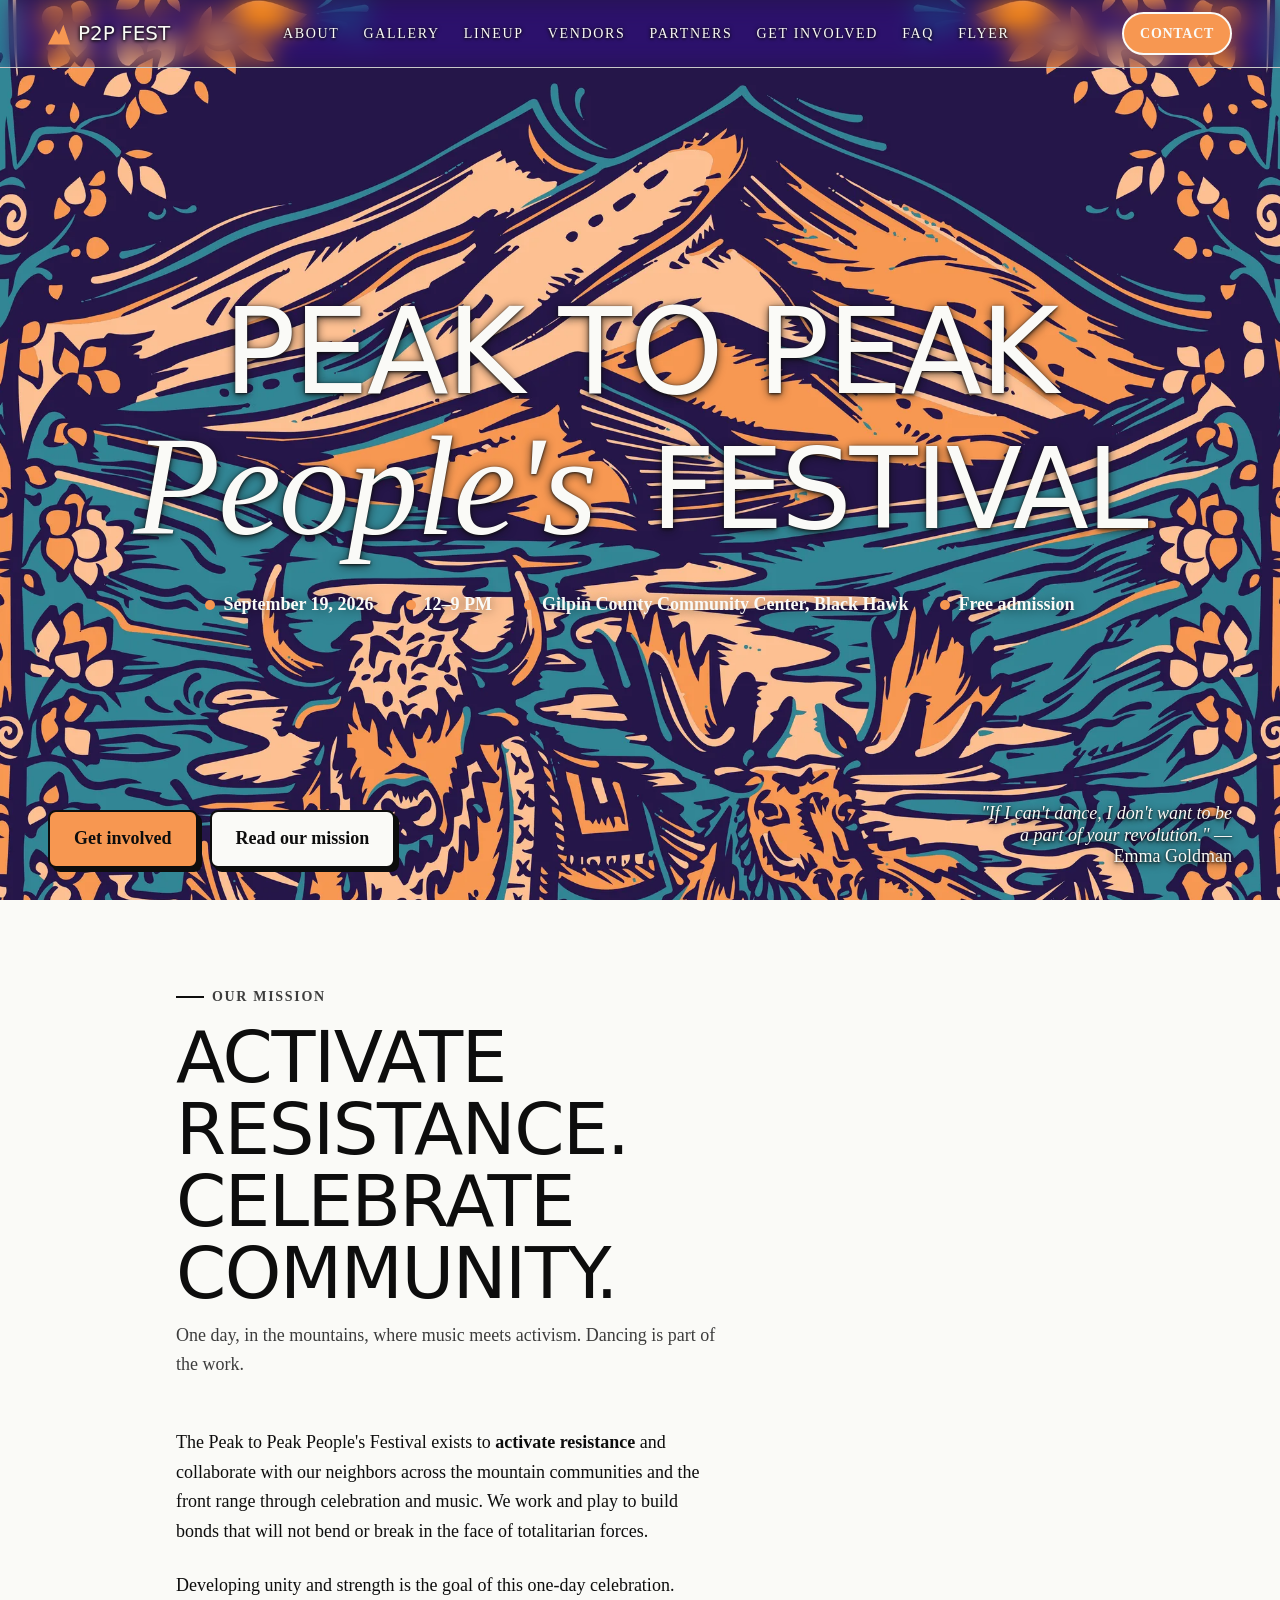
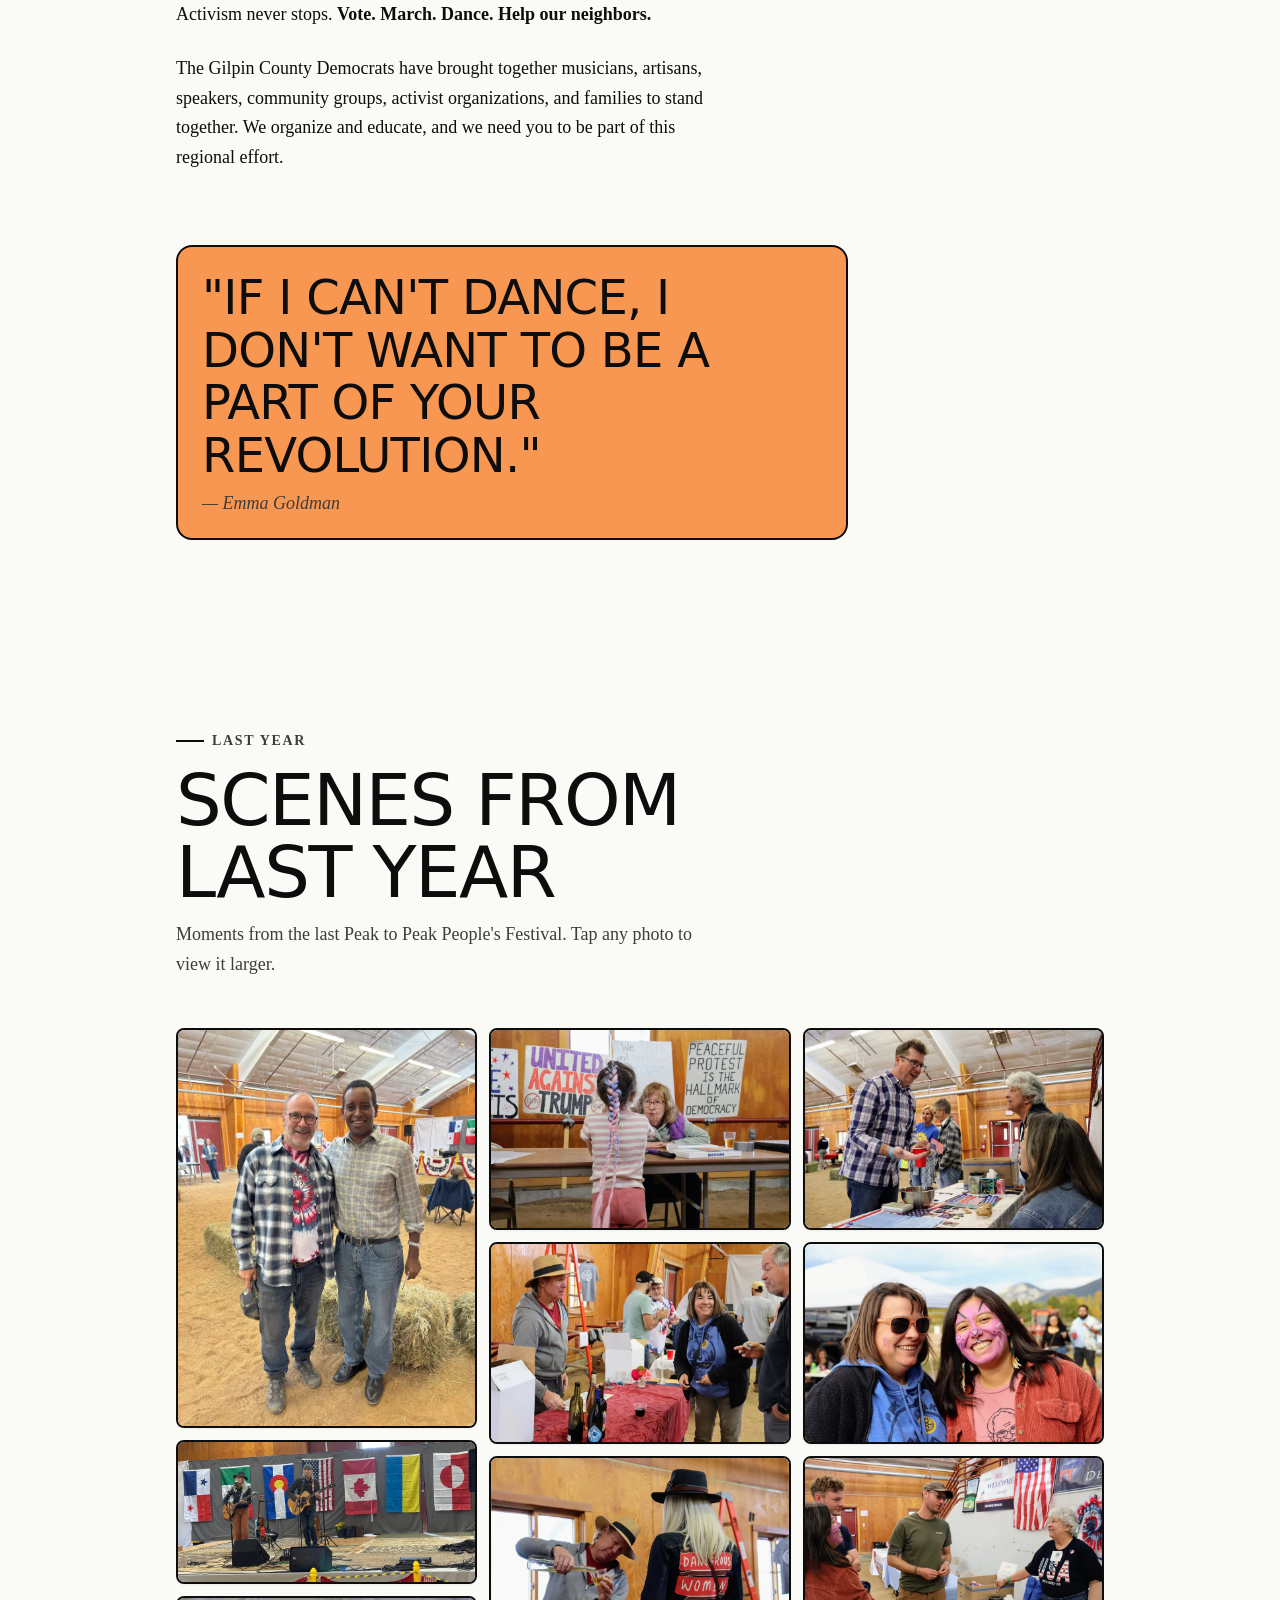
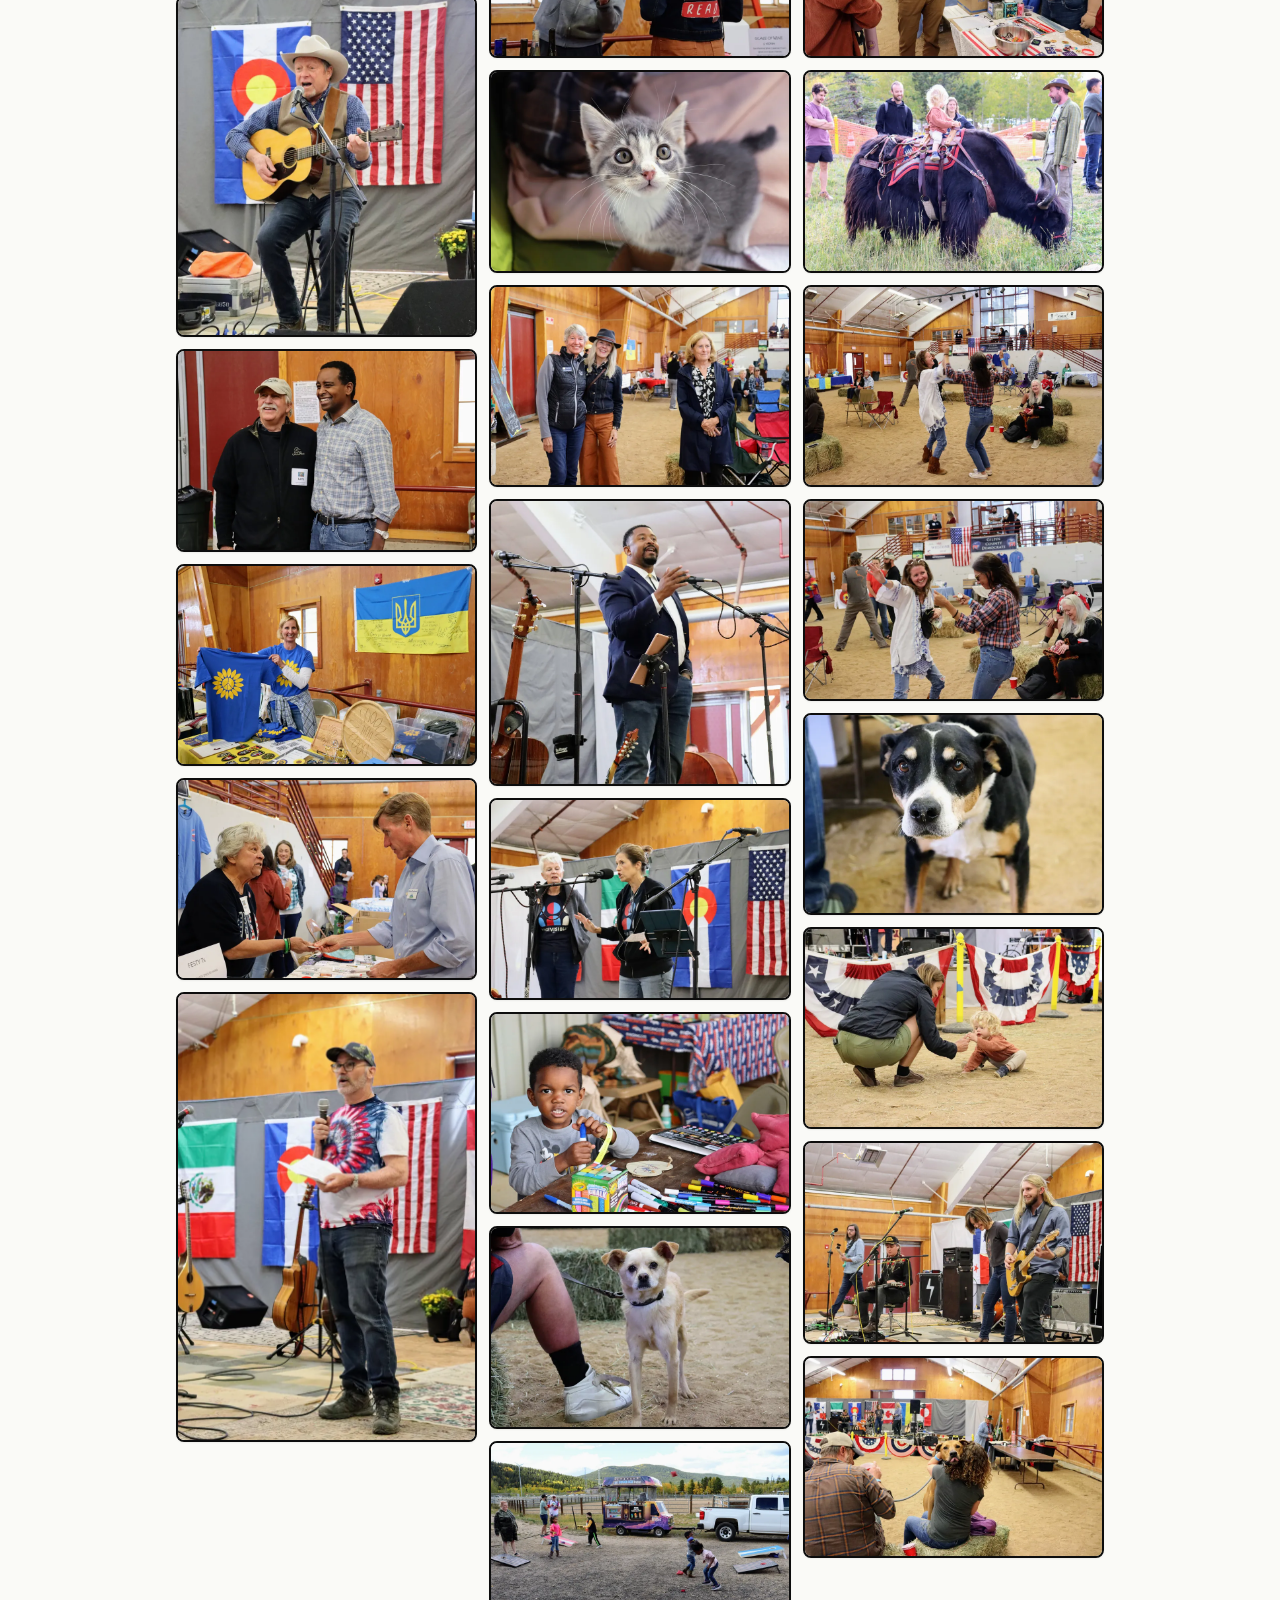
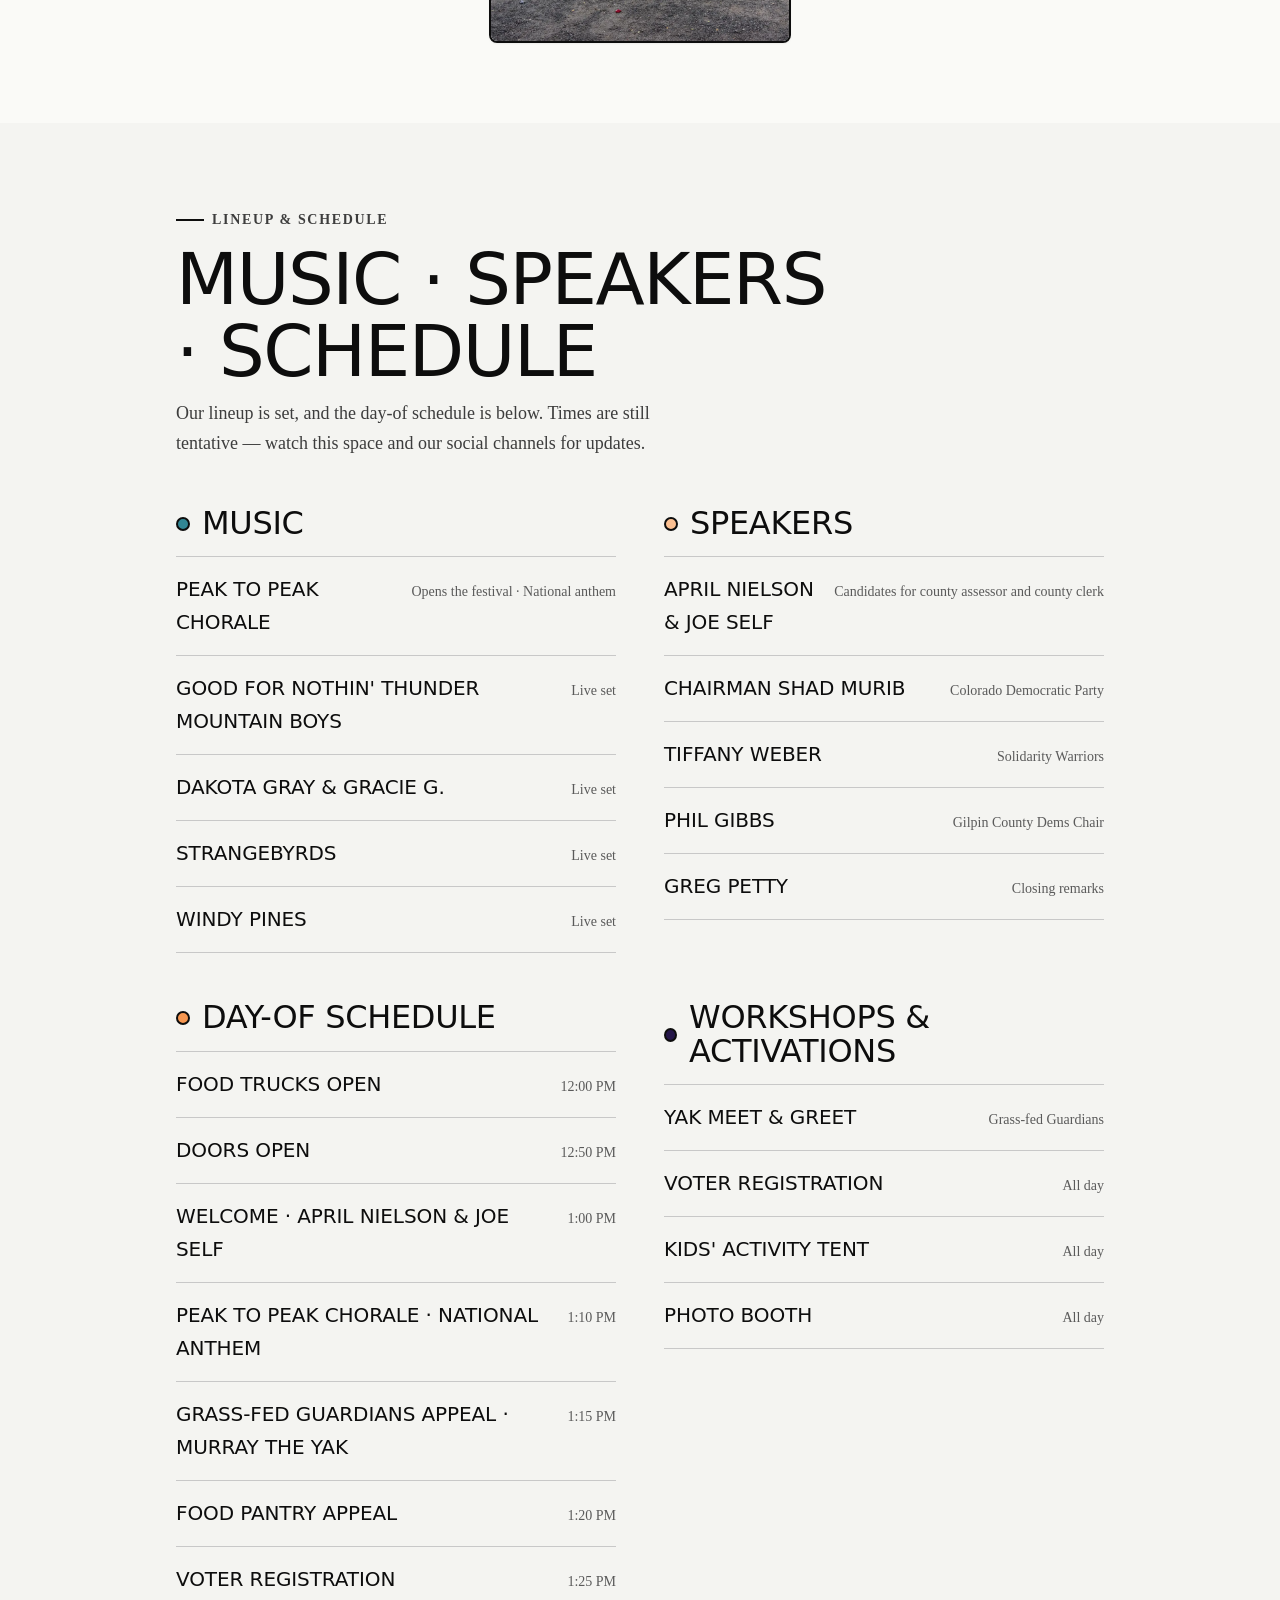
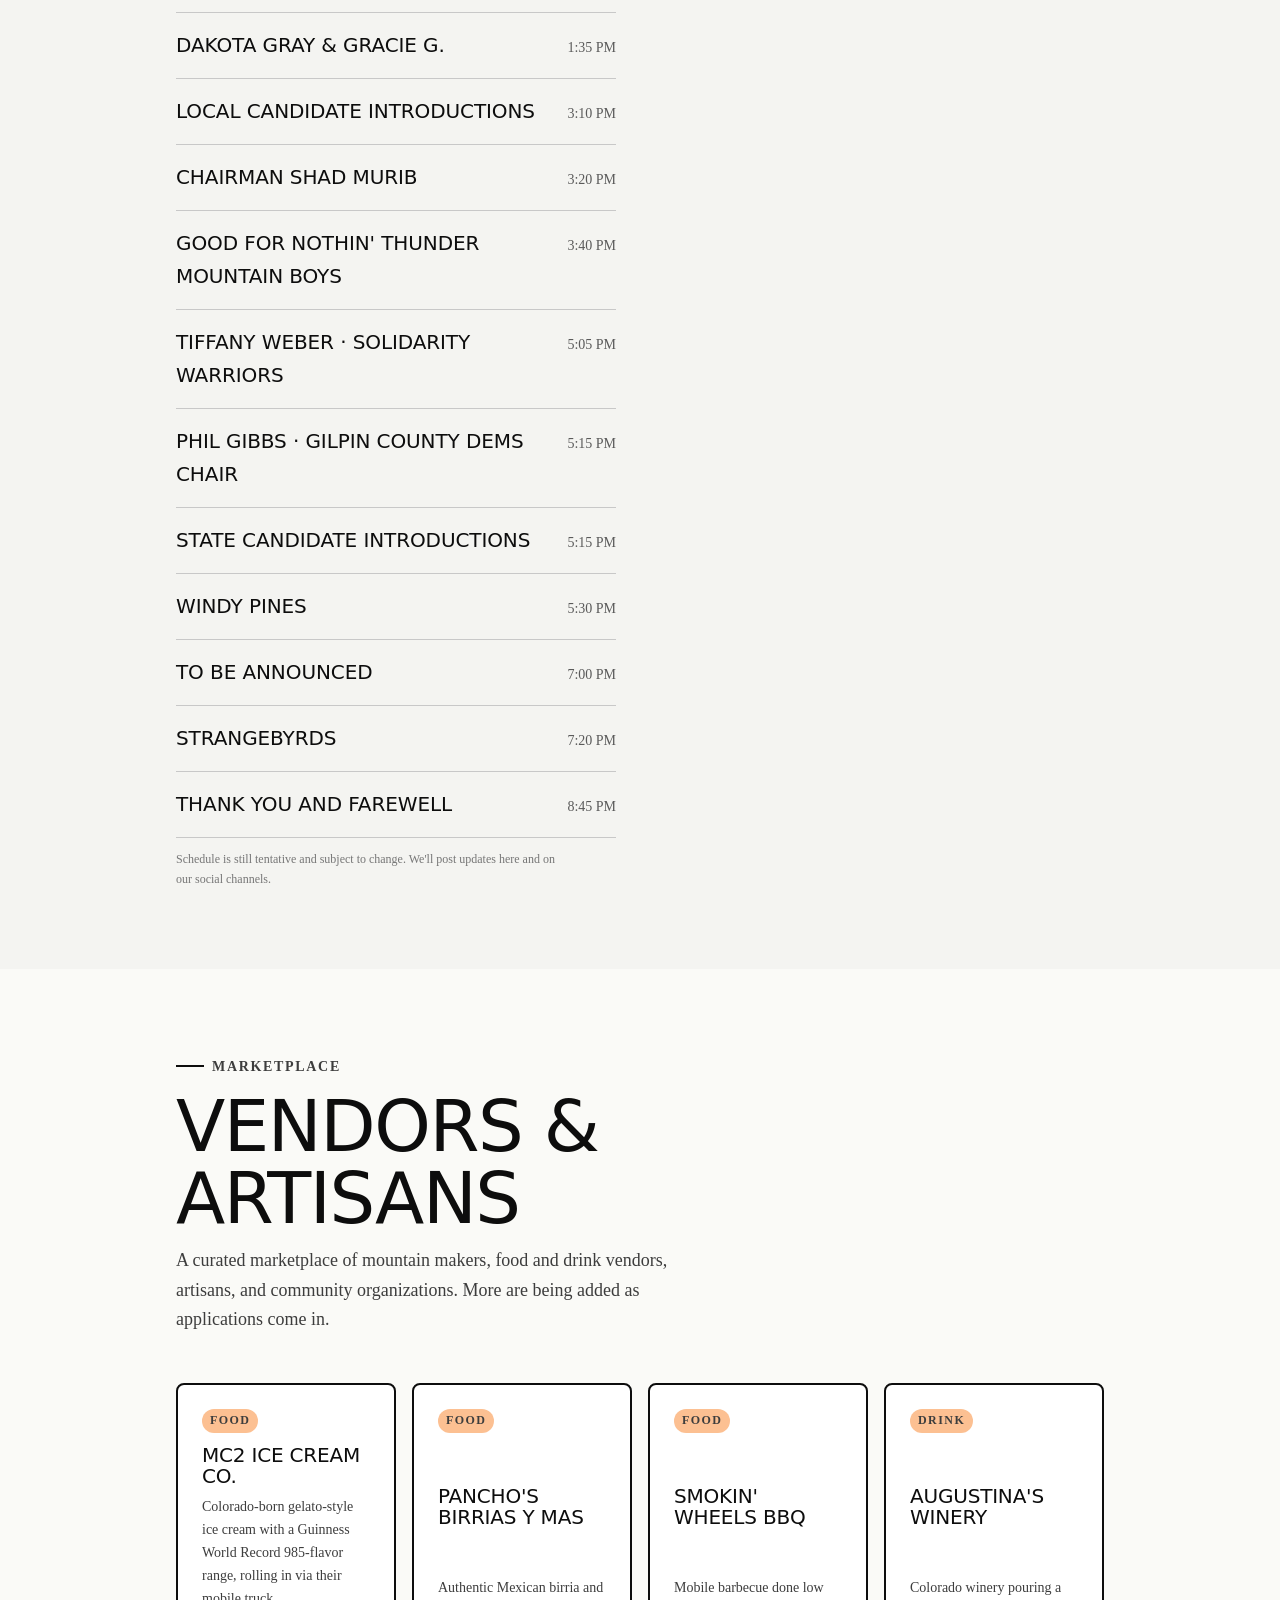
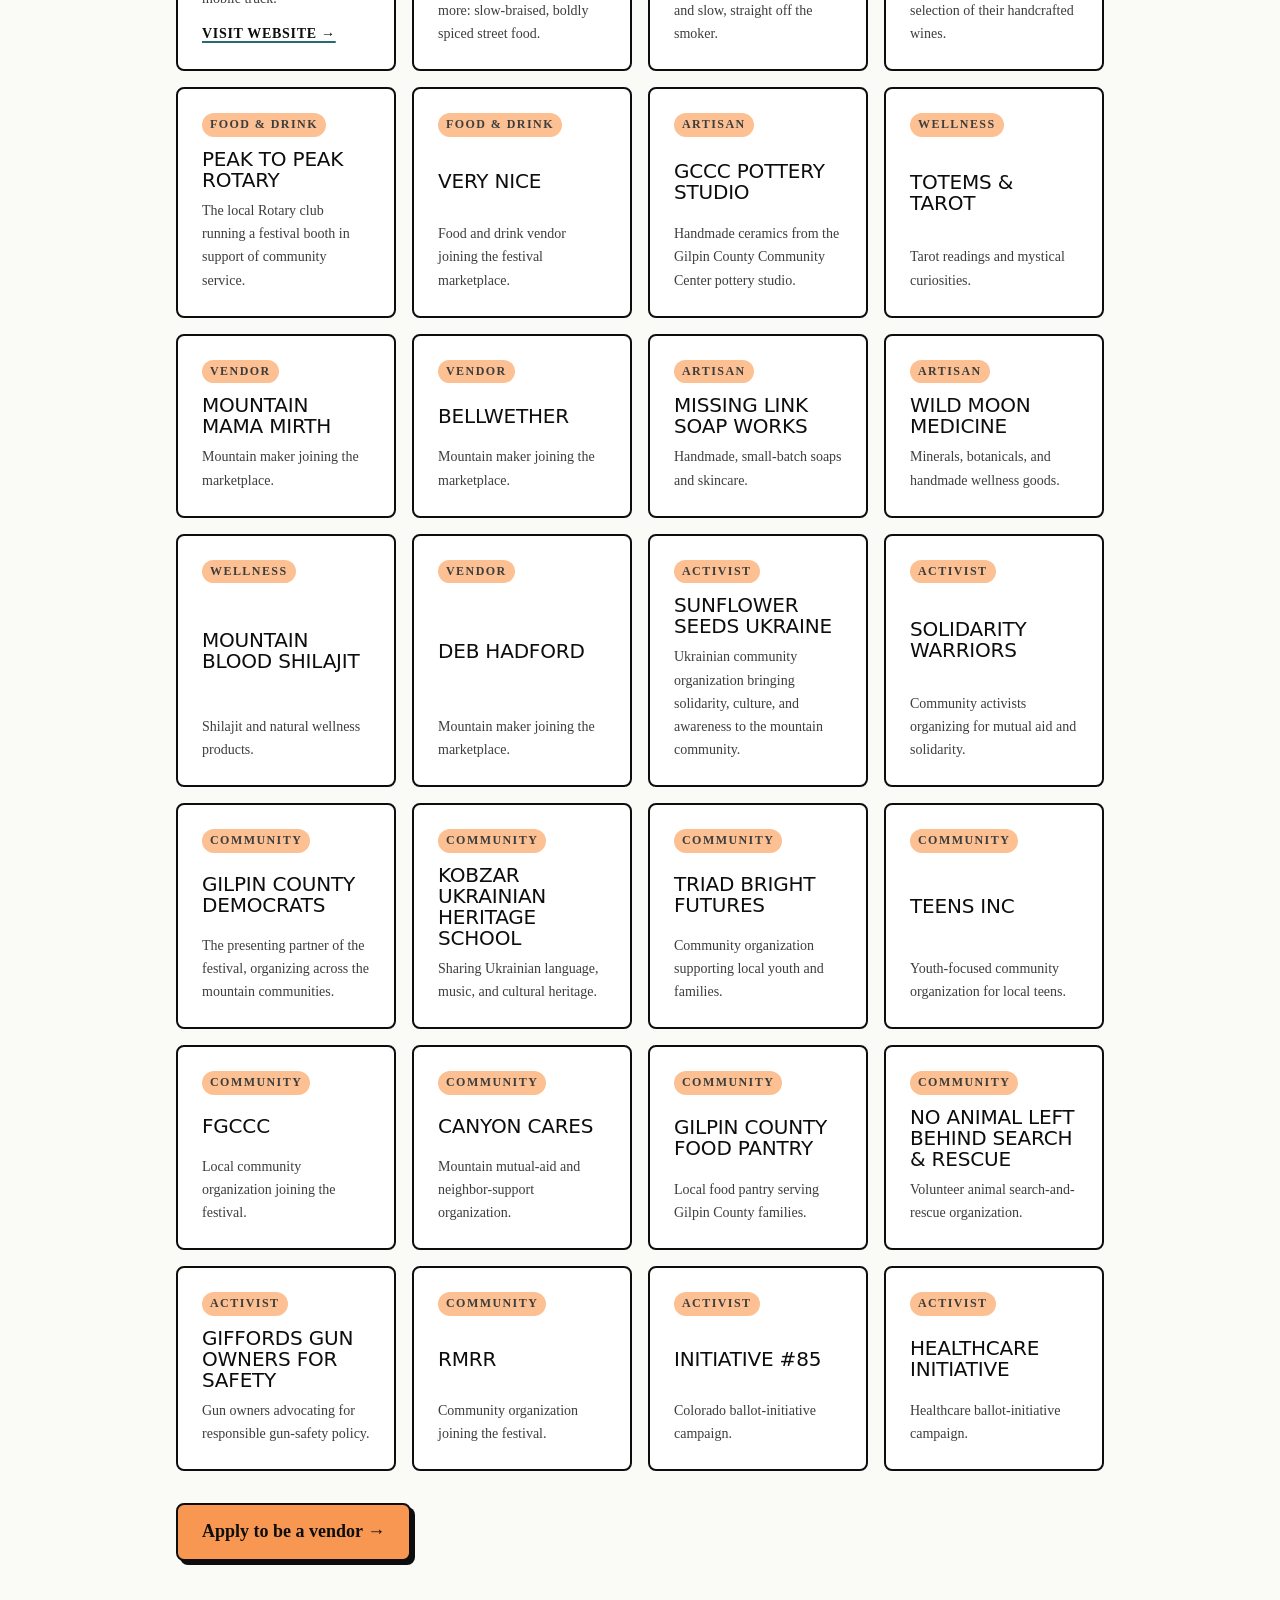
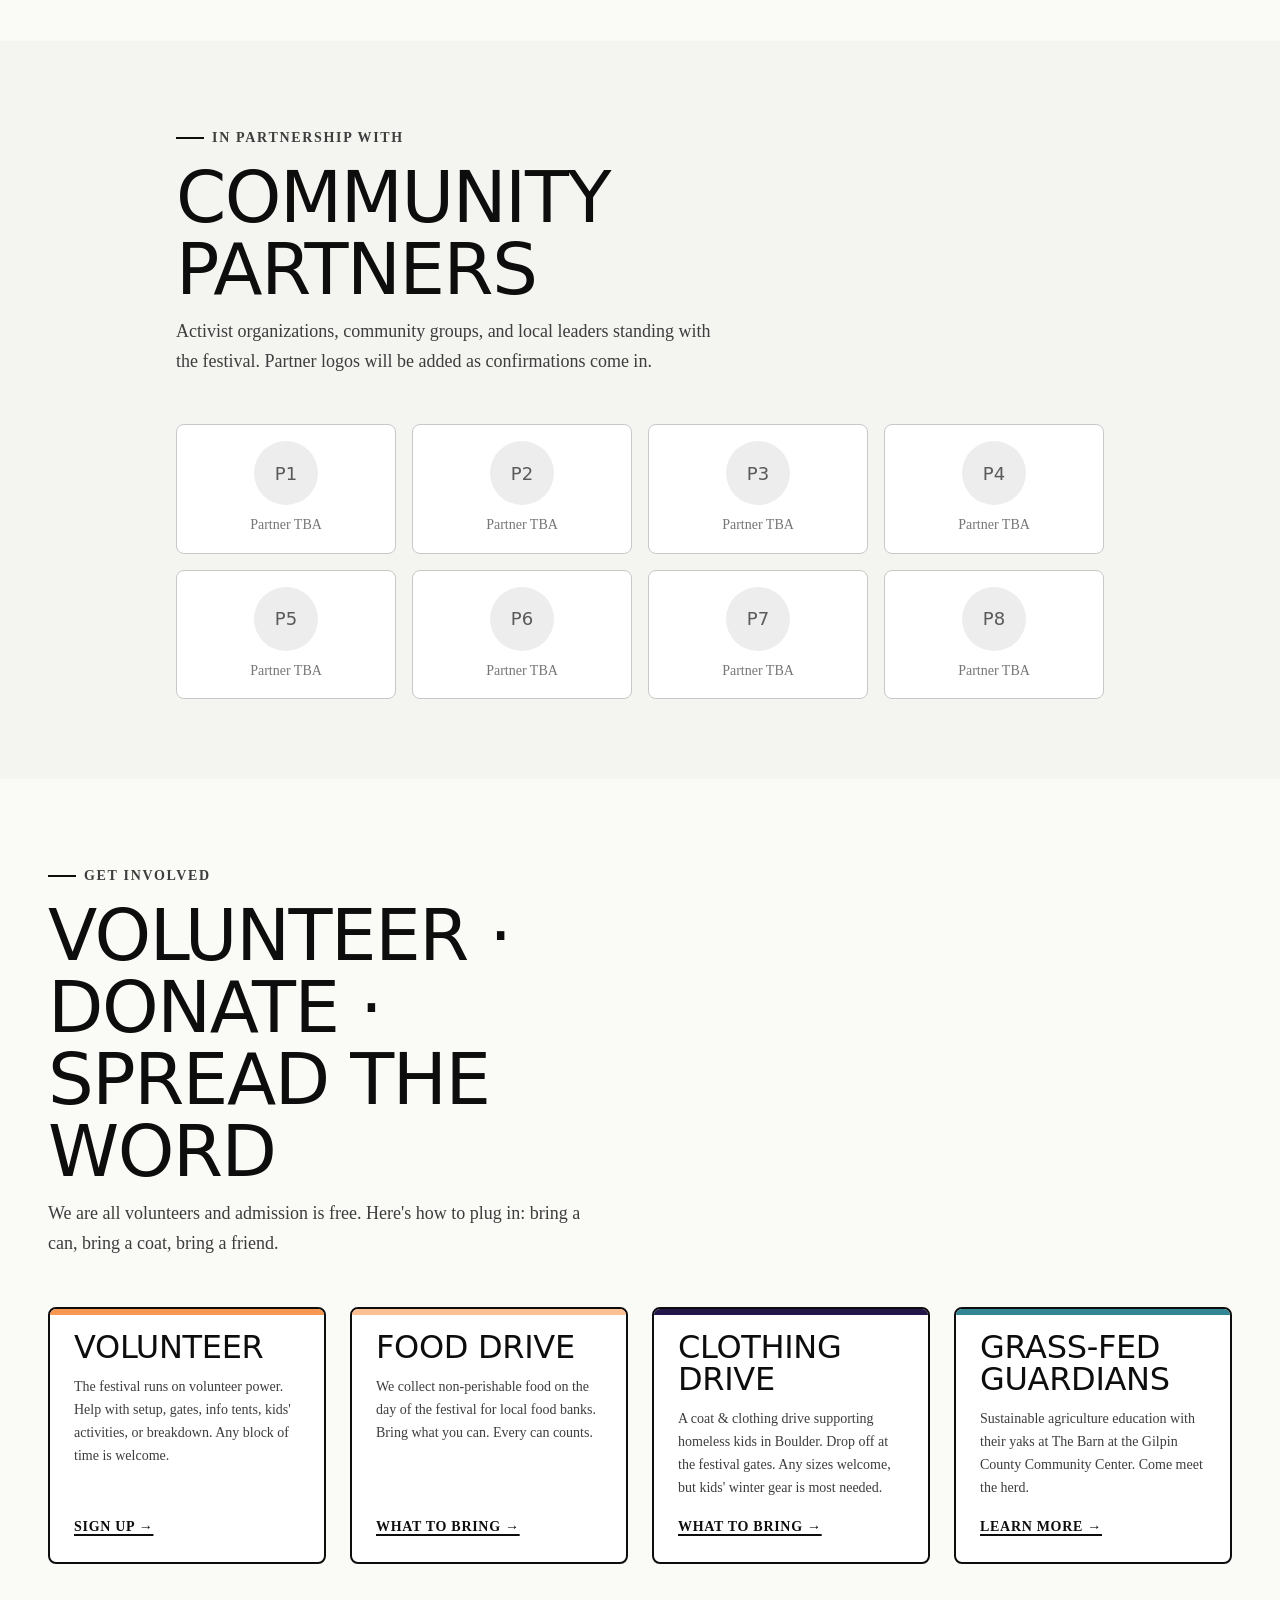
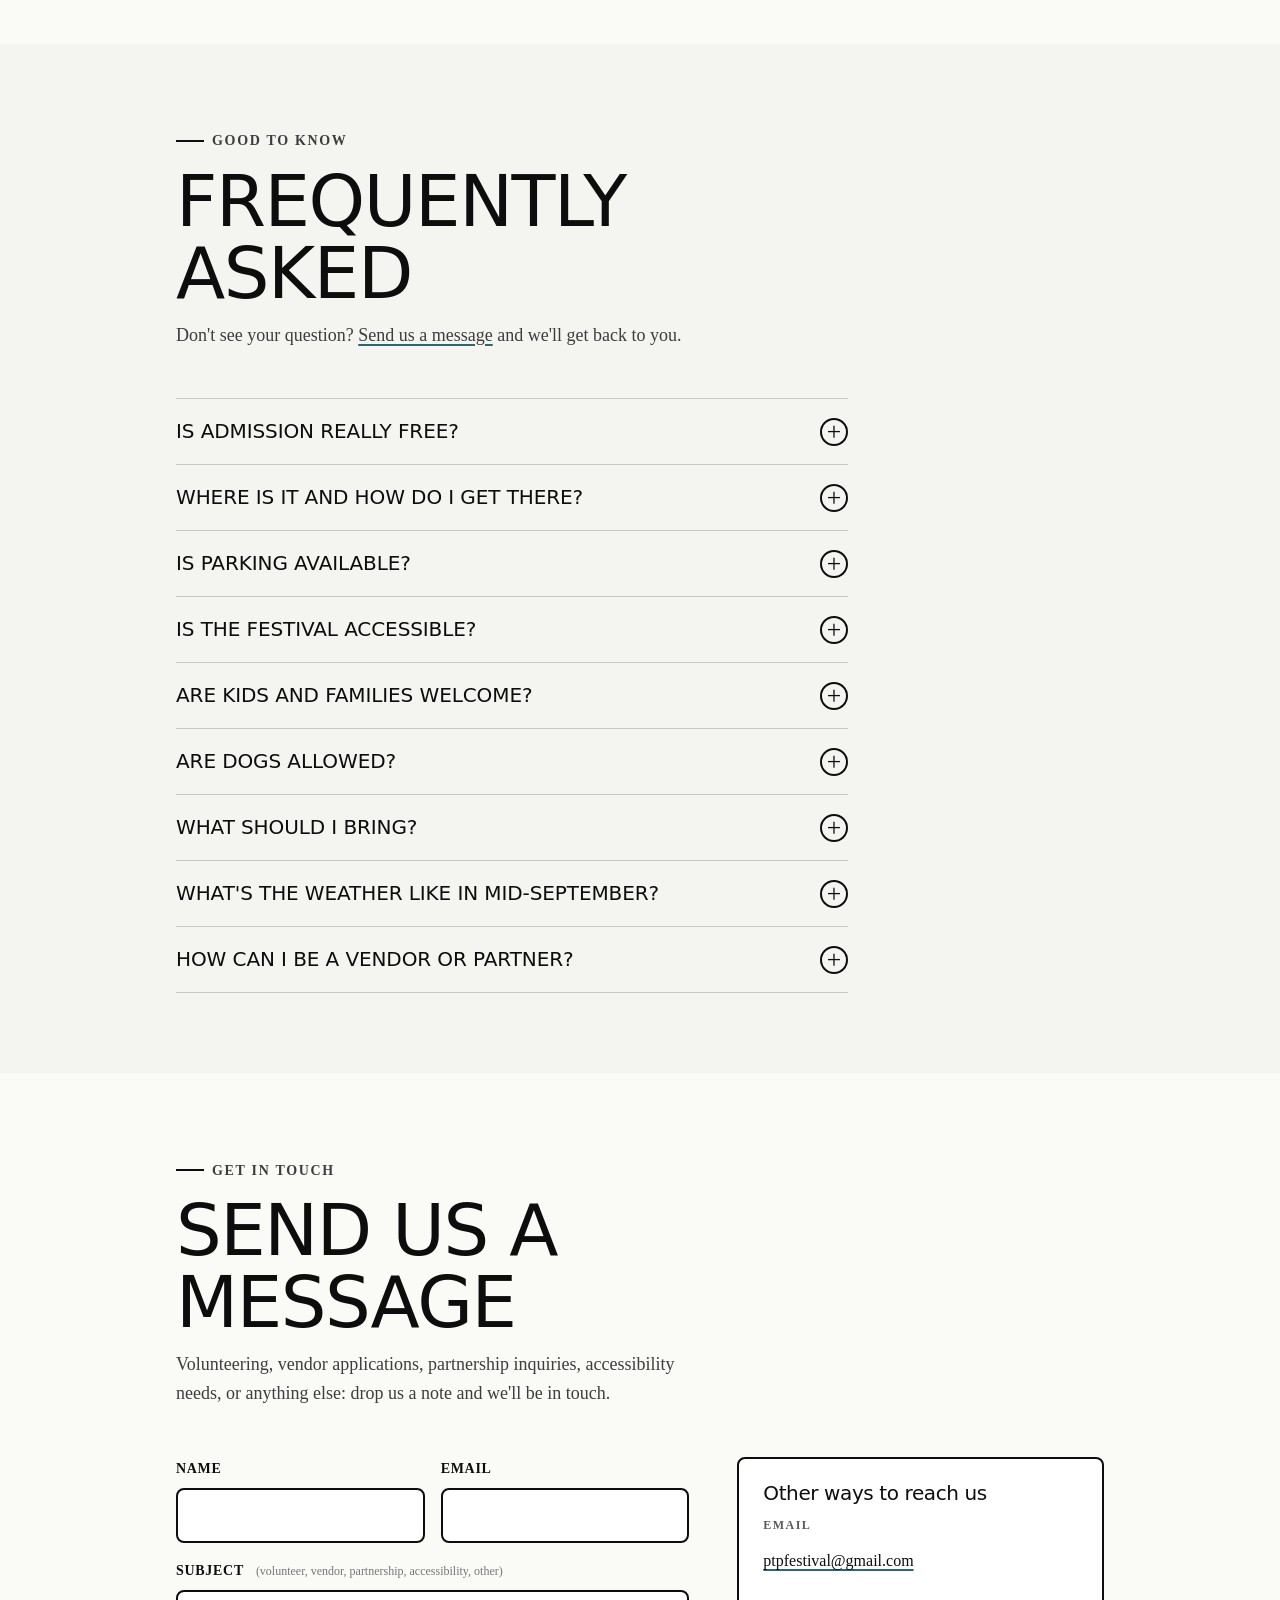
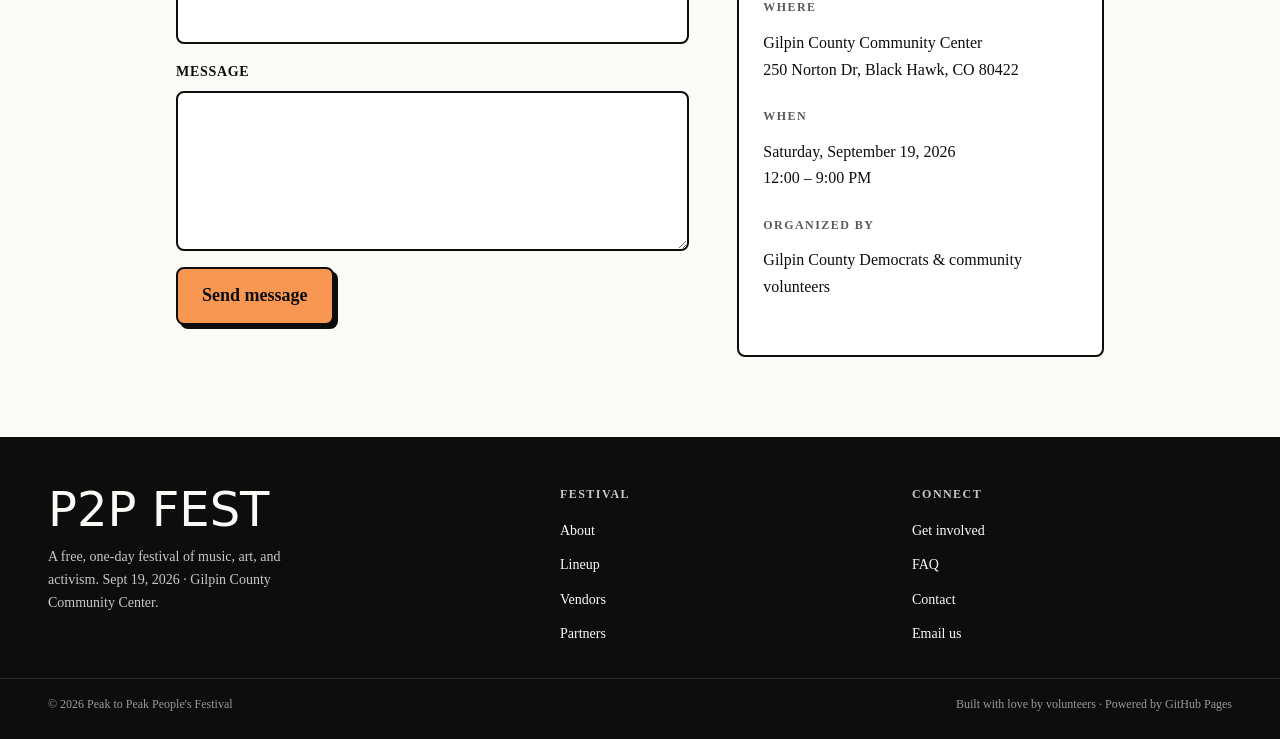
==== commit 9a45ff20: "Apply August organizer updates: name, speakers, schedule, contact Applies the update pass from the o" ====
--- a/index.html
+++ b/index.html
@@ -3,7 +3,7 @@
 <head>
   <meta charset="utf-8" />
   <meta name="viewport" content="width=device-width, initial-scale=1" />
-  <title>Peak 2 Peak Peoples' Festival — Sept 19, 2026 · Gilpin County Community Center</title>
+  <title>Peak to Peak People's Festival — Sept 19, 2026 · Gilpin County Community Center</title>
   <meta name="description" content="A free one-day festival of music, art, and activism in the Colorado mountains. September 19, 2026 at Gilpin County Community Center." />
   <meta name="theme-color" content="#f2f230" />
 
@@ -18,7 +18,7 @@
 
   <!-- Open Graph / Twitter (placeholders — refine in SEO pass) -->
   <meta property="og:type" content="website" />
-  <meta property="og:title" content="Peak 2 Peak Peoples' Festival" />
+  <meta property="og:title" content="Peak to Peak People's Festival" />
   <meta property="og:description" content="A free one-day festival of music, art, and activism. Sept 19, 2026 — Gilpin County Community Center." />
   <meta property="og:url" content="https://peak2peakpeoplesfest.com/" />
   <meta name="twitter:card" content="summary_large_image" />
@@ -36,7 +36,7 @@
   <!-- ============== NAV ============== -->
   <nav class="nav" aria-label="Primary">
     <div class="nav__inner">
-      <a class="nav__brand" href="#main" aria-label="Peak 2 Peak Peoples' Festival home">
+      <a class="nav__brand" href="#main" aria-label="Peak to Peak People's Festival home">
         <span class="nav__brand-mark" aria-hidden="true"></span>
         <span>P2P&nbsp;Fest</span>
       </a>
@@ -65,8 +65,8 @@
       <div class="hero__bg" data-parallax role="presentation" aria-hidden="true"></div>
       <div class="hero__center">
         <h1 class="hero__title" id="hero-title">
-          <span class="hero__title-line">Peak&nbsp;2&nbsp;Peak</span>
-          <span class="hero__title-line"><span class="hero__title-em">Peoples'</span> <span class="hero__title-tail">Fest</span></span>
+          <span class="hero__title-line">Peak&nbsp;to&nbsp;Peak</span>
+          <span class="hero__title-line"><span class="hero__title-em">People's</span> <span class="hero__title-tail">Festival</span></span>
         </h1>
 
         <div class="hero__meta" aria-label="Festival date, time, and location">
@@ -76,7 +76,7 @@
           </span>
           <span class="hero__meta-item">
             <span class="hero__meta-dot" aria-hidden="true"></span>
-            1&ndash;9&nbsp;PM
+            12&ndash;9&nbsp;PM
           </span>
           <span class="hero__meta-item">
             <span class="hero__meta-dot" aria-hidden="true"></span>
@@ -114,7 +114,7 @@
 
         <div class="about__body">
           <p>
-            The Peak to Peak Peoples' Festival exists to <strong>activate resistance</strong> and collaborate with our neighbors across the mountain communities and the front range through celebration and music. We work and play to build bonds that will not bend or break in the face of totalitarian forces.
+            The Peak to Peak People's Festival exists to <strong>activate resistance</strong> and collaborate with our neighbors across the mountain communities and the front range through celebration and music. We work and play to build bonds that will not bend or break in the face of totalitarian forces.
           </p>
           <p>
             Developing unity and strength is the goal of this one-day celebration. Activism never stops. <strong>Vote. March. Dance. Help our neighbors.</strong>
@@ -138,7 +138,7 @@
           <span class="eyebrow">Last year</span>
           <h2 class="section-head__title" id="gallery-title">Scenes from last year</h2>
           <p class="section-head__lede">
-            Moments from the last Peak to Peak Peoples' Festival. Tap any photo to view it larger.
+            Moments from the last Peak to Peak People's Festival. Tap any photo to view it larger.
           </p>
         </header>
 
@@ -153,10 +153,10 @@
             <img src="./assets/images/gallery/g03.webp" alt="Eric Stone" loading="lazy" width="792" height="900">
           </button>
           <button class="gallery__item" type="button" data-full="./assets/images/gallery/g04-lg.webp" aria-label="View photo">
-            <img src="./assets/images/gallery/g04.webp" alt="Peak to Peak Peoples' Festival, last year" loading="lazy" width="900" height="600">
+            <img src="./assets/images/gallery/g04.webp" alt="Peak to Peak People's Festival, last year" loading="lazy" width="900" height="600">
           </button>
           <button class="gallery__item" type="button" data-full="./assets/images/gallery/g05-lg.webp" aria-label="View photo">
-            <img src="./assets/images/gallery/g05.webp" alt="Peak to Peak Peoples' Festival, last year" loading="lazy" width="900" height="600">
+            <img src="./assets/images/gallery/g05.webp" alt="Peak to Peak People's Festival, last year" loading="lazy" width="900" height="600">
           </button>
           <button class="gallery__item" type="button" data-full="./assets/images/gallery/g06-lg.webp" data-caption="Michael Dougherty" aria-label="View photo: Michael Dougherty">
             <img src="./assets/images/gallery/g06.webp" alt="Michael Dougherty" loading="lazy" width="900" height="600">
@@ -165,19 +165,19 @@
             <img src="./assets/images/gallery/g07.webp" alt="Phil Gibbs" loading="lazy" width="600" height="900">
           </button>
           <button class="gallery__item" type="button" data-full="./assets/images/gallery/g08-lg.webp" aria-label="View photo">
-            <img src="./assets/images/gallery/g08.webp" alt="Peak to Peak Peoples' Festival, last year" loading="lazy" width="900" height="600">
+            <img src="./assets/images/gallery/g08.webp" alt="Peak to Peak People's Festival, last year" loading="lazy" width="900" height="600">
           </button>
           <button class="gallery__item" type="button" data-full="./assets/images/gallery/g09-lg.webp" aria-label="View photo">
-            <img src="./assets/images/gallery/g09.webp" alt="Peak to Peak Peoples' Festival, last year" loading="lazy" width="900" height="600">
+            <img src="./assets/images/gallery/g09.webp" alt="Peak to Peak People's Festival, last year" loading="lazy" width="900" height="600">
           </button>
           <button class="gallery__item" type="button" data-full="./assets/images/gallery/g10-lg.webp" data-caption="Augustina's Winery" aria-label="View photo: Augustina's Winery">
             <img src="./assets/images/gallery/g10.webp" alt="Augustina's Winery" loading="lazy" width="900" height="600">
           </button>
           <button class="gallery__item" type="button" data-full="./assets/images/gallery/g11-lg.webp" aria-label="View photo">
-            <img src="./assets/images/gallery/g11.webp" alt="Peak to Peak Peoples' Festival, last year" loading="lazy" width="900" height="600">
+            <img src="./assets/images/gallery/g11.webp" alt="Peak to Peak People's Festival, last year" loading="lazy" width="900" height="600">
           </button>
           <button class="gallery__item" type="button" data-full="./assets/images/gallery/g12-lg.webp" aria-label="View photo">
-            <img src="./assets/images/gallery/g12.webp" alt="Peak to Peak Peoples' Festival, last year" loading="lazy" width="900" height="600">
+            <img src="./assets/images/gallery/g12.webp" alt="Peak to Peak People's Festival, last year" loading="lazy" width="900" height="600">
           </button>
           <button class="gallery__item" type="button" data-full="./assets/images/gallery/g13-lg.webp" data-caption="Senator Coleman" aria-label="View photo: Senator Coleman">
             <img src="./assets/images/gallery/g13.webp" alt="Senator Coleman" loading="lazy" width="900" height="857">
@@ -186,43 +186,43 @@
             <img src="./assets/images/gallery/g14.webp" alt="Indivisible Colorado" loading="lazy" width="900" height="600">
           </button>
           <button class="gallery__item" type="button" data-full="./assets/images/gallery/g15-lg.webp" aria-label="View photo">
-            <img src="./assets/images/gallery/g15.webp" alt="Peak to Peak Peoples' Festival, last year" loading="lazy" width="900" height="600">
+            <img src="./assets/images/gallery/g15.webp" alt="Peak to Peak People's Festival, last year" loading="lazy" width="900" height="600">
           </button>
           <button class="gallery__item" type="button" data-full="./assets/images/gallery/g16-lg.webp" aria-label="View photo">
-            <img src="./assets/images/gallery/g16.webp" alt="Peak to Peak Peoples' Festival, last year" loading="lazy" width="900" height="600">
+            <img src="./assets/images/gallery/g16.webp" alt="Peak to Peak People's Festival, last year" loading="lazy" width="900" height="600">
           </button>
           <button class="gallery__item" type="button" data-full="./assets/images/gallery/g17-lg.webp" aria-label="View photo">
-            <img src="./assets/images/gallery/g17.webp" alt="Peak to Peak Peoples' Festival, last year" loading="lazy" width="900" height="600">
+            <img src="./assets/images/gallery/g17.webp" alt="Peak to Peak People's Festival, last year" loading="lazy" width="900" height="600">
           </button>
           <button class="gallery__item" type="button" data-full="./assets/images/gallery/g18-lg.webp" aria-label="View photo">
-            <img src="./assets/images/gallery/g18.webp" alt="Peak to Peak Peoples' Festival, last year" loading="lazy" width="900" height="600">
+            <img src="./assets/images/gallery/g18.webp" alt="Peak to Peak People's Festival, last year" loading="lazy" width="900" height="600">
           </button>
           <button class="gallery__item" type="button" data-full="./assets/images/gallery/g19-lg.webp" data-caption="Festival Goers" aria-label="View photo: Festival Goers">
             <img src="./assets/images/gallery/g19.webp" alt="Festival Goers" loading="lazy" width="900" height="600">
           </button>
           <button class="gallery__item" type="button" data-full="./assets/images/gallery/g20-lg.webp" aria-label="View photo">
-            <img src="./assets/images/gallery/g20.webp" alt="Peak to Peak Peoples' Festival, last year" loading="lazy" width="900" height="600">
+            <img src="./assets/images/gallery/g20.webp" alt="Peak to Peak People's Festival, last year" loading="lazy" width="900" height="600">
           </button>
           <button class="gallery__item" type="button" data-full="./assets/images/gallery/g21-lg.webp" data-caption="Grassfed Guardians Yak" aria-label="View photo: Grassfed Guardians Yak">
             <img src="./assets/images/gallery/g21.webp" alt="Grassfed Guardians Yak" loading="lazy" width="900" height="600">
           </button>
           <button class="gallery__item" type="button" data-full="./assets/images/gallery/g22-lg.webp" aria-label="View photo">
-            <img src="./assets/images/gallery/g22.webp" alt="Peak to Peak Peoples' Festival, last year" loading="lazy" width="900" height="600">
+            <img src="./assets/images/gallery/g22.webp" alt="Peak to Peak People's Festival, last year" loading="lazy" width="900" height="600">
           </button>
           <button class="gallery__item" type="button" data-full="./assets/images/gallery/g23-lg.webp" aria-label="View photo">
-            <img src="./assets/images/gallery/g23.webp" alt="Peak to Peak Peoples' Festival, last year" loading="lazy" width="900" height="600">
+            <img src="./assets/images/gallery/g23.webp" alt="Peak to Peak People's Festival, last year" loading="lazy" width="900" height="600">
           </button>
           <button class="gallery__item" type="button" data-full="./assets/images/gallery/g24-lg.webp" aria-label="View photo">
-            <img src="./assets/images/gallery/g24.webp" alt="Peak to Peak Peoples' Festival, last year" loading="lazy" width="900" height="600">
+            <img src="./assets/images/gallery/g24.webp" alt="Peak to Peak People's Festival, last year" loading="lazy" width="900" height="600">
           </button>
           <button class="gallery__item" type="button" data-full="./assets/images/gallery/g25-lg.webp" aria-label="View photo">
-            <img src="./assets/images/gallery/g25.webp" alt="Peak to Peak Peoples' Festival, last year" loading="lazy" width="900" height="600">
+            <img src="./assets/images/gallery/g25.webp" alt="Peak to Peak People's Festival, last year" loading="lazy" width="900" height="600">
           </button>
           <button class="gallery__item" type="button" data-full="./assets/images/gallery/g26-lg.webp" aria-label="View photo">
-            <img src="./assets/images/gallery/g26.webp" alt="Peak to Peak Peoples' Festival, last year" loading="lazy" width="900" height="600">
+            <img src="./assets/images/gallery/g26.webp" alt="Peak to Peak People's Festival, last year" loading="lazy" width="900" height="600">
           </button>
           <button class="gallery__item" type="button" data-full="./assets/images/gallery/g27-lg.webp" aria-label="View photo">
-            <img src="./assets/images/gallery/g27.webp" alt="Peak to Peak Peoples' Festival, last year" loading="lazy" width="900" height="600">
+            <img src="./assets/images/gallery/g27.webp" alt="Peak to Peak People's Festival, last year" loading="lazy" width="900" height="600">
           </button>
         </div>
       </div>
@@ -235,7 +235,7 @@
           <span class="eyebrow">Lineup &amp; schedule</span>
           <h2 class="section-head__title" id="lineup-title">Music · Speakers · Schedule</h2>
           <p class="section-head__lede">
-            Our first wave of performers and speakers is confirmed, with more being added through the summer. Watch this space and our social channels for announcements.
+            Our lineup is set, and the day-of schedule is below. Times are still tentative &mdash; watch this space and our social channels for updates.
           </p>
         </header>
 
@@ -254,27 +254,38 @@
           <div class="lineup-group">
             <h3 class="lineup-group__title">Speakers</h3>
             <ul class="lineup-group__list">
-              <li><span class="name">Congressman Joe Neguse</span><span class="meta">U.S. Representative</span></li>
-              <li><span class="name">Chairman Shad Murab</span><span class="meta">Colorado Democratic Party</span></li>
+              <li><span class="name">April Nielson &amp; Joe Self</span><span class="meta">Candidates for county assessor and county clerk</span></li>
+              <li><span class="name">Chairman Shad Murib</span><span class="meta">Colorado Democratic Party</span></li>
               <li><span class="name">Tiffany Weber</span><span class="meta">Solidarity Warriors</span></li>
+              <li><span class="name">Phil Gibbs</span><span class="meta">Gilpin County Dems Chair</span></li>
+              <li><span class="name">Greg Petty</span><span class="meta">Closing remarks</span></li>
             </ul>
-            <p style="font-size: var(--fs-xs); color: var(--gray-500); margin-top: var(--space-3);">
-              Speaking order is still being finalized and will be posted closer to the event.
-            </p>
           </div>
 
           <div class="lineup-group">
             <h3 class="lineup-group__title">Day-of schedule</h3>
             <ul class="lineup-group__list">
-              <li><span class="name">Gates open</span><span class="meta">1:00 PM</span></li>
-              <li><span class="name">Speaker block I</span><span class="meta">2:00 PM</span></li>
-              <li><span class="name">Music block I</span><span class="meta">3:00 PM</span></li>
-              <li><span class="name">Speaker block II</span><span class="meta">5:00 PM</span></li>
-              <li><span class="name">Headliner set</span><span class="meta">7:00 PM</span></li>
-              <li><span class="name">Festival close</span><span class="meta">9:00 PM</span></li>
+              <li><span class="name">Food trucks open</span><span class="meta">12:00 PM</span></li>
+              <li><span class="name">Doors open</span><span class="meta">12:50 PM</span></li>
+              <li><span class="name">Welcome &middot; April Nielson &amp; Joe Self</span><span class="meta">1:00 PM</span></li>
+              <li><span class="name">Peak to Peak Chorale &middot; National anthem</span><span class="meta">1:10 PM</span></li>
+              <li><span class="name">Grass-fed Guardians appeal &middot; Murray the Yak</span><span class="meta">1:15 PM</span></li>
+              <li><span class="name">Food pantry appeal</span><span class="meta">1:20 PM</span></li>
+              <li><span class="name">Voter registration</span><span class="meta">1:25 PM</span></li>
+              <li><span class="name">Dakota Gray &amp; Gracie G.</span><span class="meta">1:35 PM</span></li>
+              <li><span class="name">Local candidate introductions</span><span class="meta">3:10 PM</span></li>
+              <li><span class="name">Chairman Shad Murib</span><span class="meta">3:20 PM</span></li>
+              <li><span class="name">Good for Nothin' Thunder Mountain Boys</span><span class="meta">3:40 PM</span></li>
+              <li><span class="name">Tiffany Weber &middot; Solidarity Warriors</span><span class="meta">5:05 PM</span></li>
+              <li><span class="name">Phil Gibbs &middot; Gilpin County Dems Chair</span><span class="meta">5:15 PM</span></li>
+              <li><span class="name">State candidate introductions</span><span class="meta">5:15 PM</span></li>
+              <li><span class="name">Windy Pines</span><span class="meta">5:30 PM</span></li>
+              <li><span class="name">To be announced</span><span class="meta">7:00 PM</span></li>
+              <li><span class="name">StrangeByrds</span><span class="meta">7:20 PM</span></li>
+              <li><span class="name">Thank you and farewell</span><span class="meta">8:45 PM</span></li>
             </ul>
             <p style="font-size: var(--fs-xs); color: var(--gray-500); margin-top: var(--space-3);">
-              Times above are placeholders. Final schedule will be published closer to the event.
+              Schedule is still tentative and subject to change. We'll post updates here and on our social channels.
             </p>
           </div>
 
@@ -567,7 +578,7 @@
           <details class="faq-item">
             <summary>Is admission really free?</summary>
             <div class="faq-item__body">
-              Yes. The Peak to Peak Peoples' Festival is a free, all-ages community event. Donations to the food drive, clothing drive, and partner organizations are welcome but never required.
+              Yes. The Peak to Peak People's Festival is a free, all-ages community event. Donations to the food drive, clothing drive, and partner organizations are welcome but never required.
             </div>
           </details>
 
@@ -602,7 +613,7 @@
           <details class="faq-item">
             <summary>Are dogs allowed?</summary>
             <div class="faq-item__body">
-              Service dogs are always welcome. Other dogs: please check back; we'll confirm the policy with the fairgrounds before the event.
+              Service dogs are always welcome. Well behaved, leashed dogs are welcome too!
             </div>
           </details>
 
@@ -691,13 +702,13 @@
             <h3 id="contact-aside-title">Other ways to reach us</h3>
             <dl>
               <dt>Email</dt>
-              <dd><a href="mailto:info@peak2peakpeoplesfest.com">info@peak2peakpeoplesfest.com</a></dd>
+              <dd><a href="mailto:ptpfestival@gmail.com">ptpfestival@gmail.com</a></dd>
 
               <dt>Where</dt>
               <dd>Gilpin County Community Center<br>250 Norton Dr, Black Hawk, CO 80422</dd>
 
               <dt>When</dt>
-              <dd>Saturday, September&nbsp;19, 2026<br>11:00 AM &ndash; 9:00 PM</dd>
+              <dd>Saturday, September&nbsp;19, 2026<br>12:00 &ndash; 9:00 PM</dd>
 
               <dt>Organized by</dt>
               <dd>Gilpin County Democrats &amp; community volunteers</dd>
@@ -735,13 +746,13 @@
           <li><a href="#get-involved">Get involved</a></li>
           <li><a href="#faq">FAQ</a></li>
           <li><a href="#contact">Contact</a></li>
-          <li><a href="mailto:info@peak2peakpeoplesfest.com">Email us</a></li>
+          <li><a href="mailto:ptpfestival@gmail.com">Email us</a></li>
         </ul>
       </div>
     </div>
 
     <div class="container container--wide footer__bottom">
-      <span>&copy; 2026 Peak 2 Peak Peoples' Festival</span>
+      <span>&copy; 2026 Peak to Peak People's Festival</span>
       <span>Built with love by volunteers · Powered by GitHub Pages</span>
     </div>
   </footer>
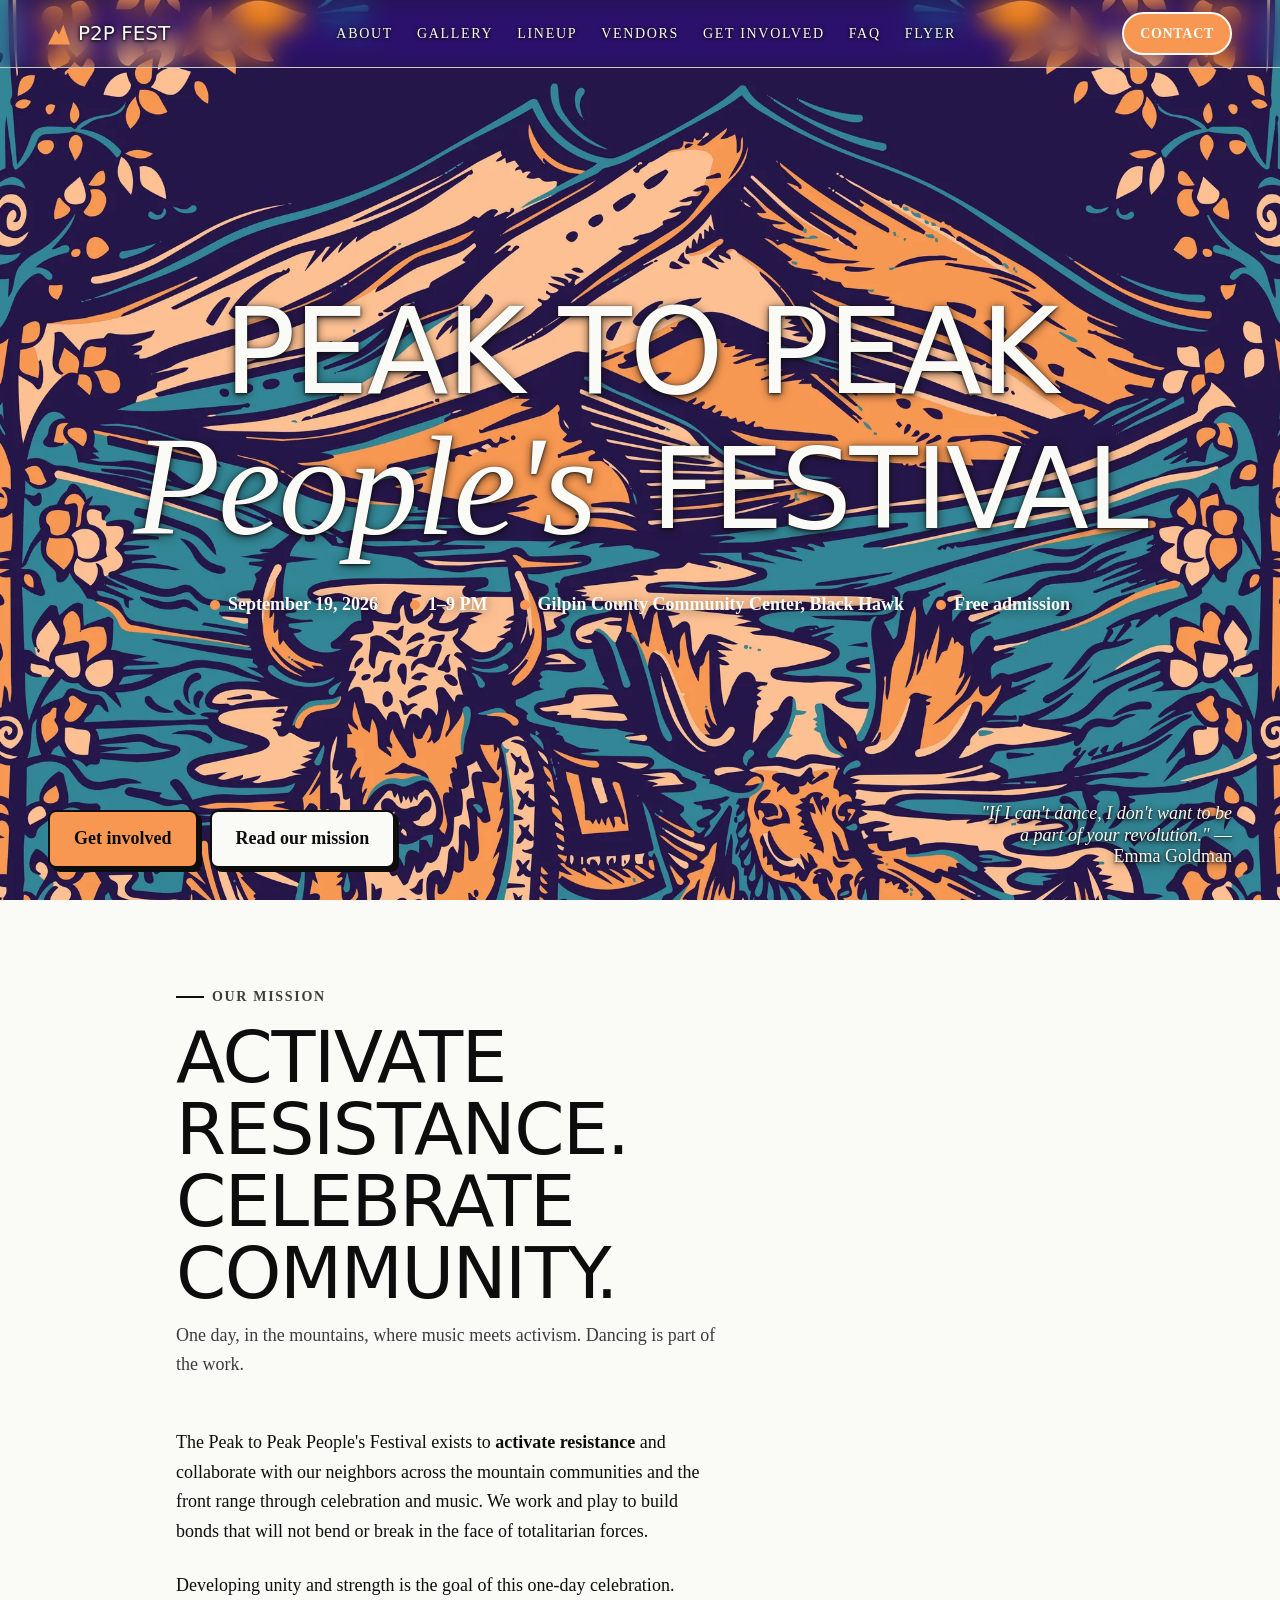
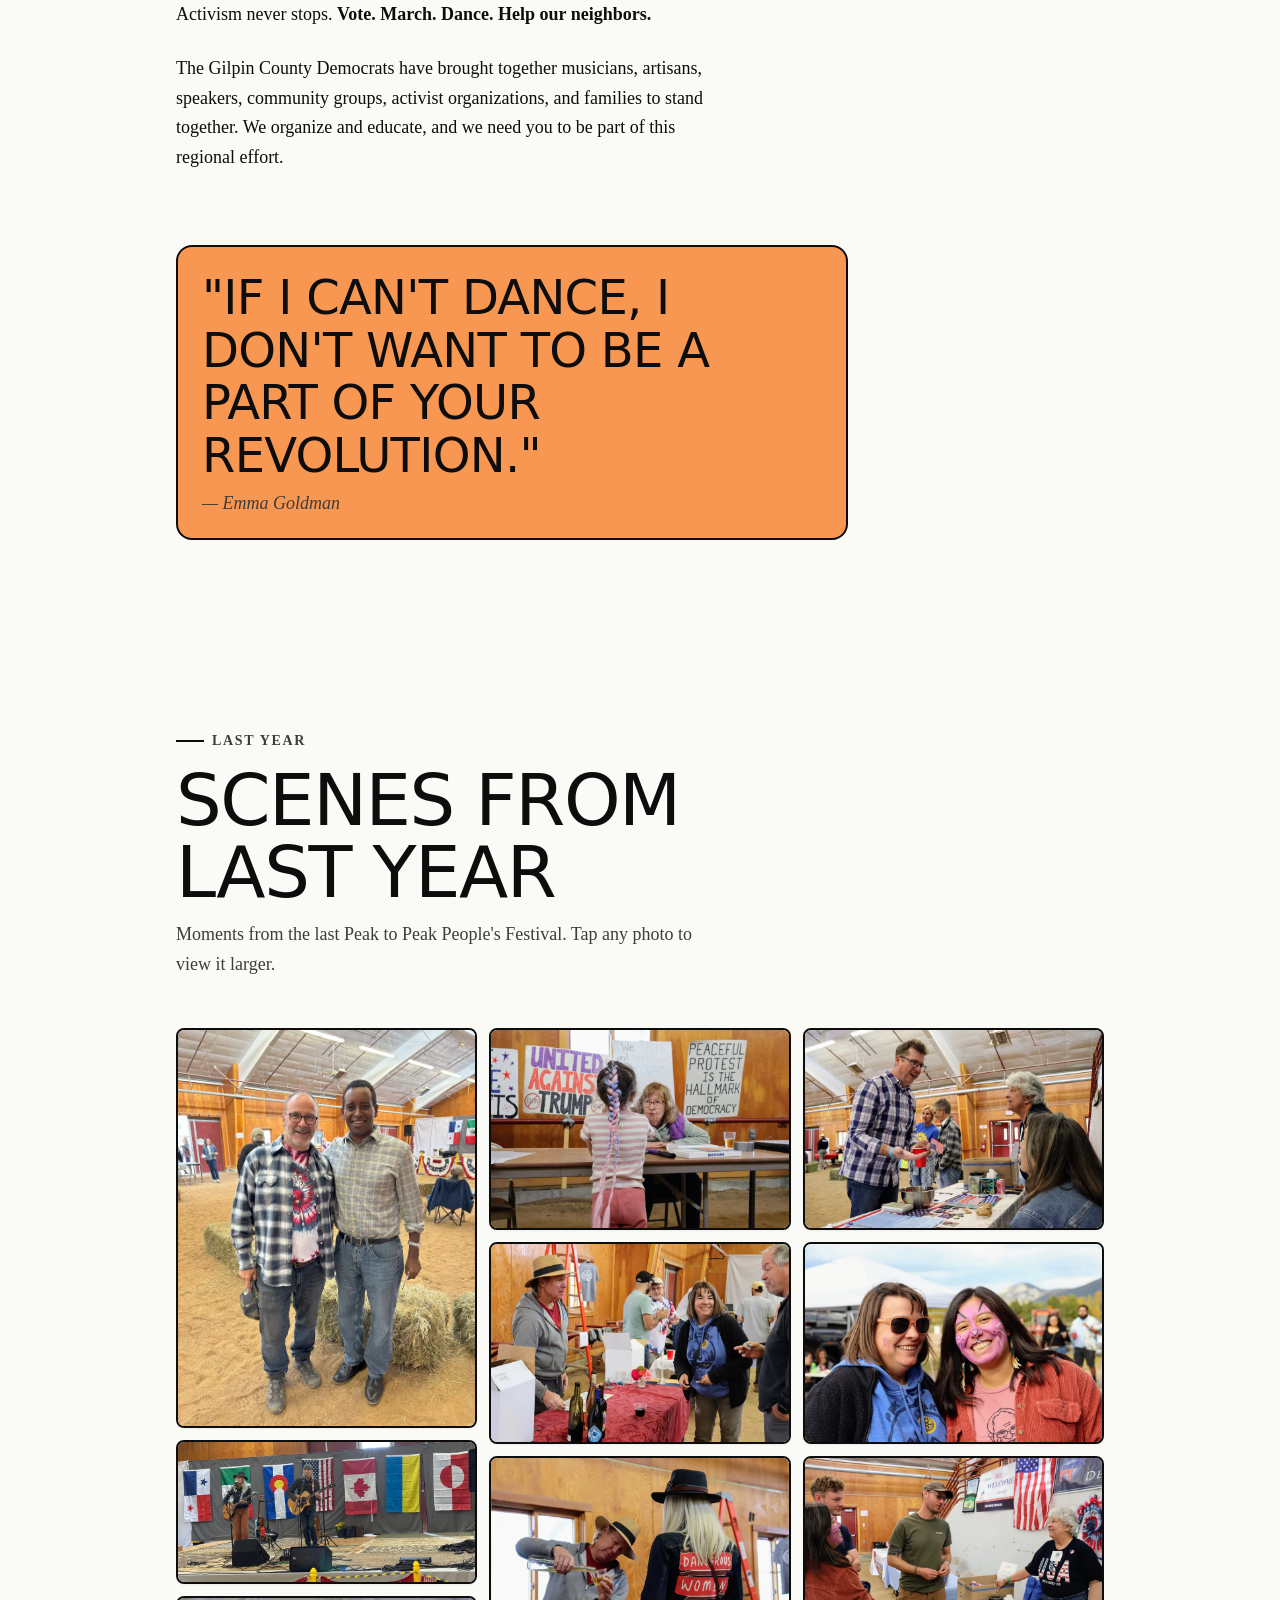
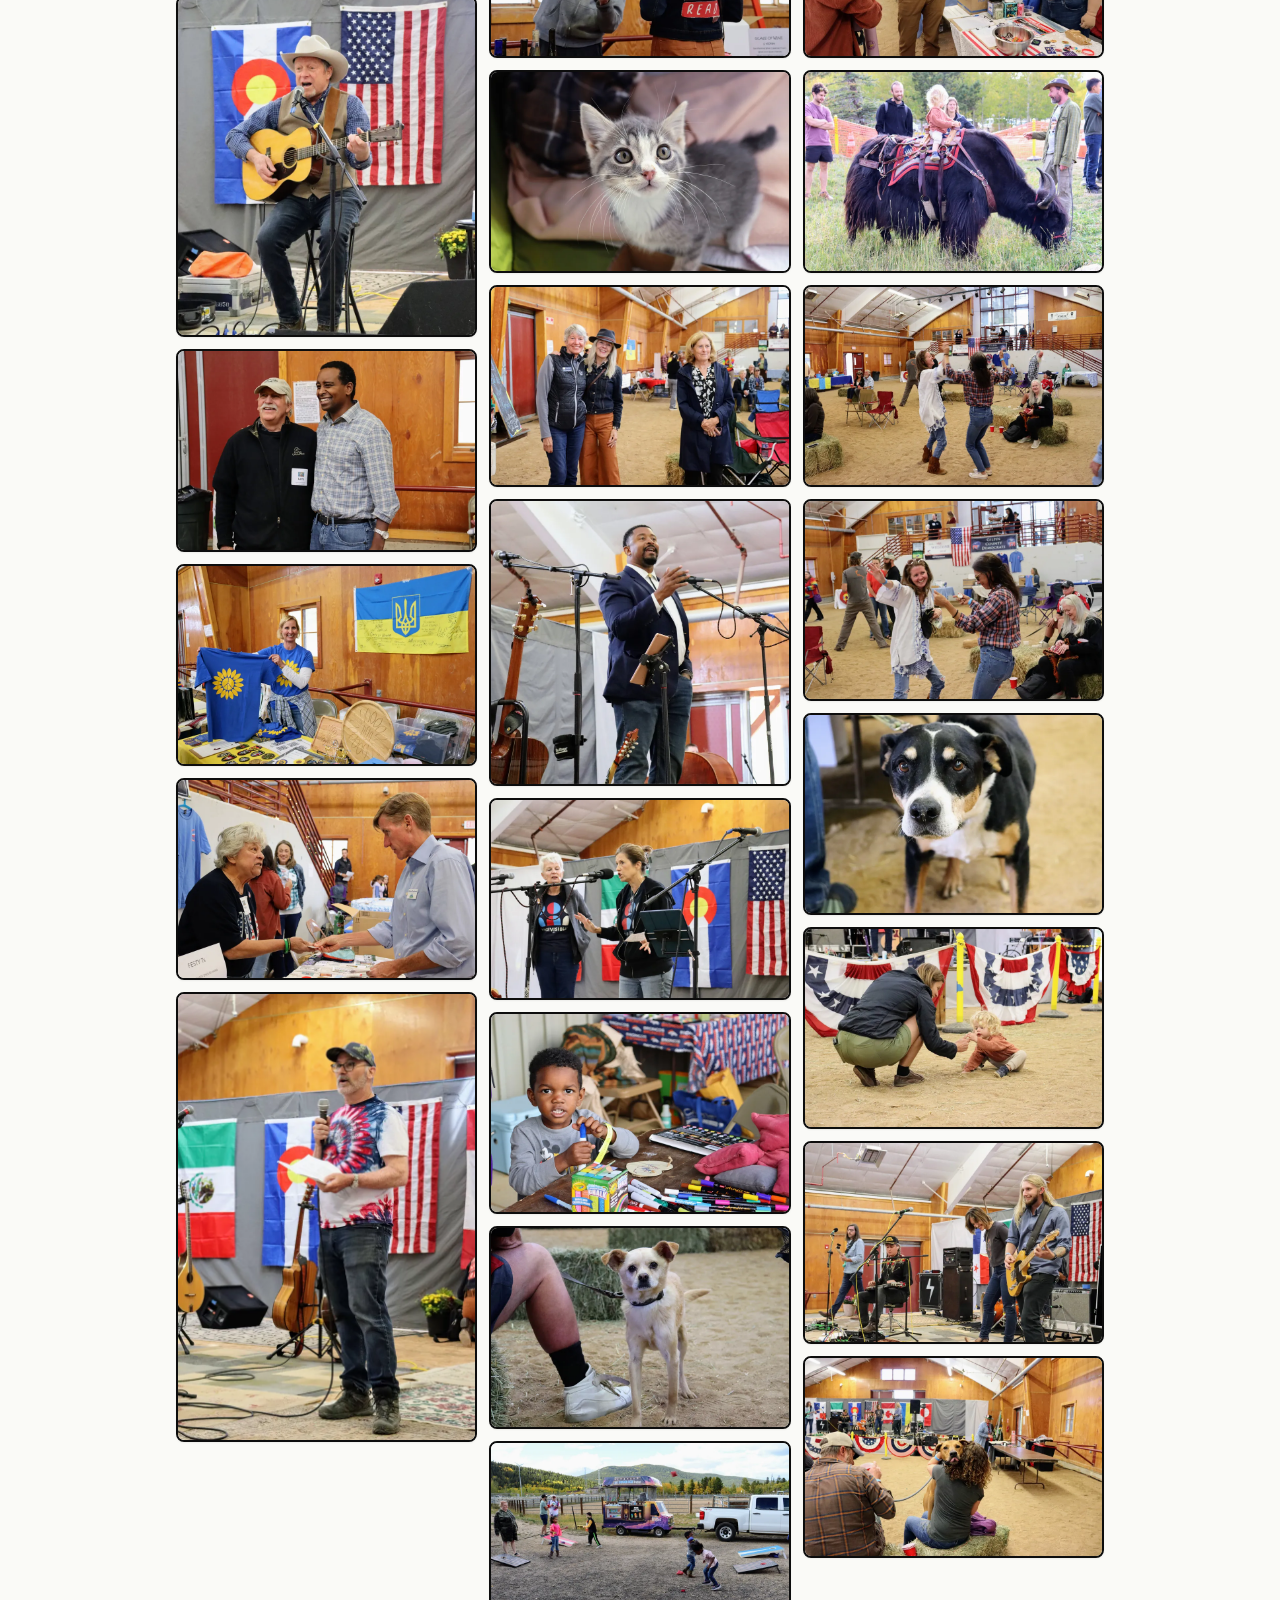
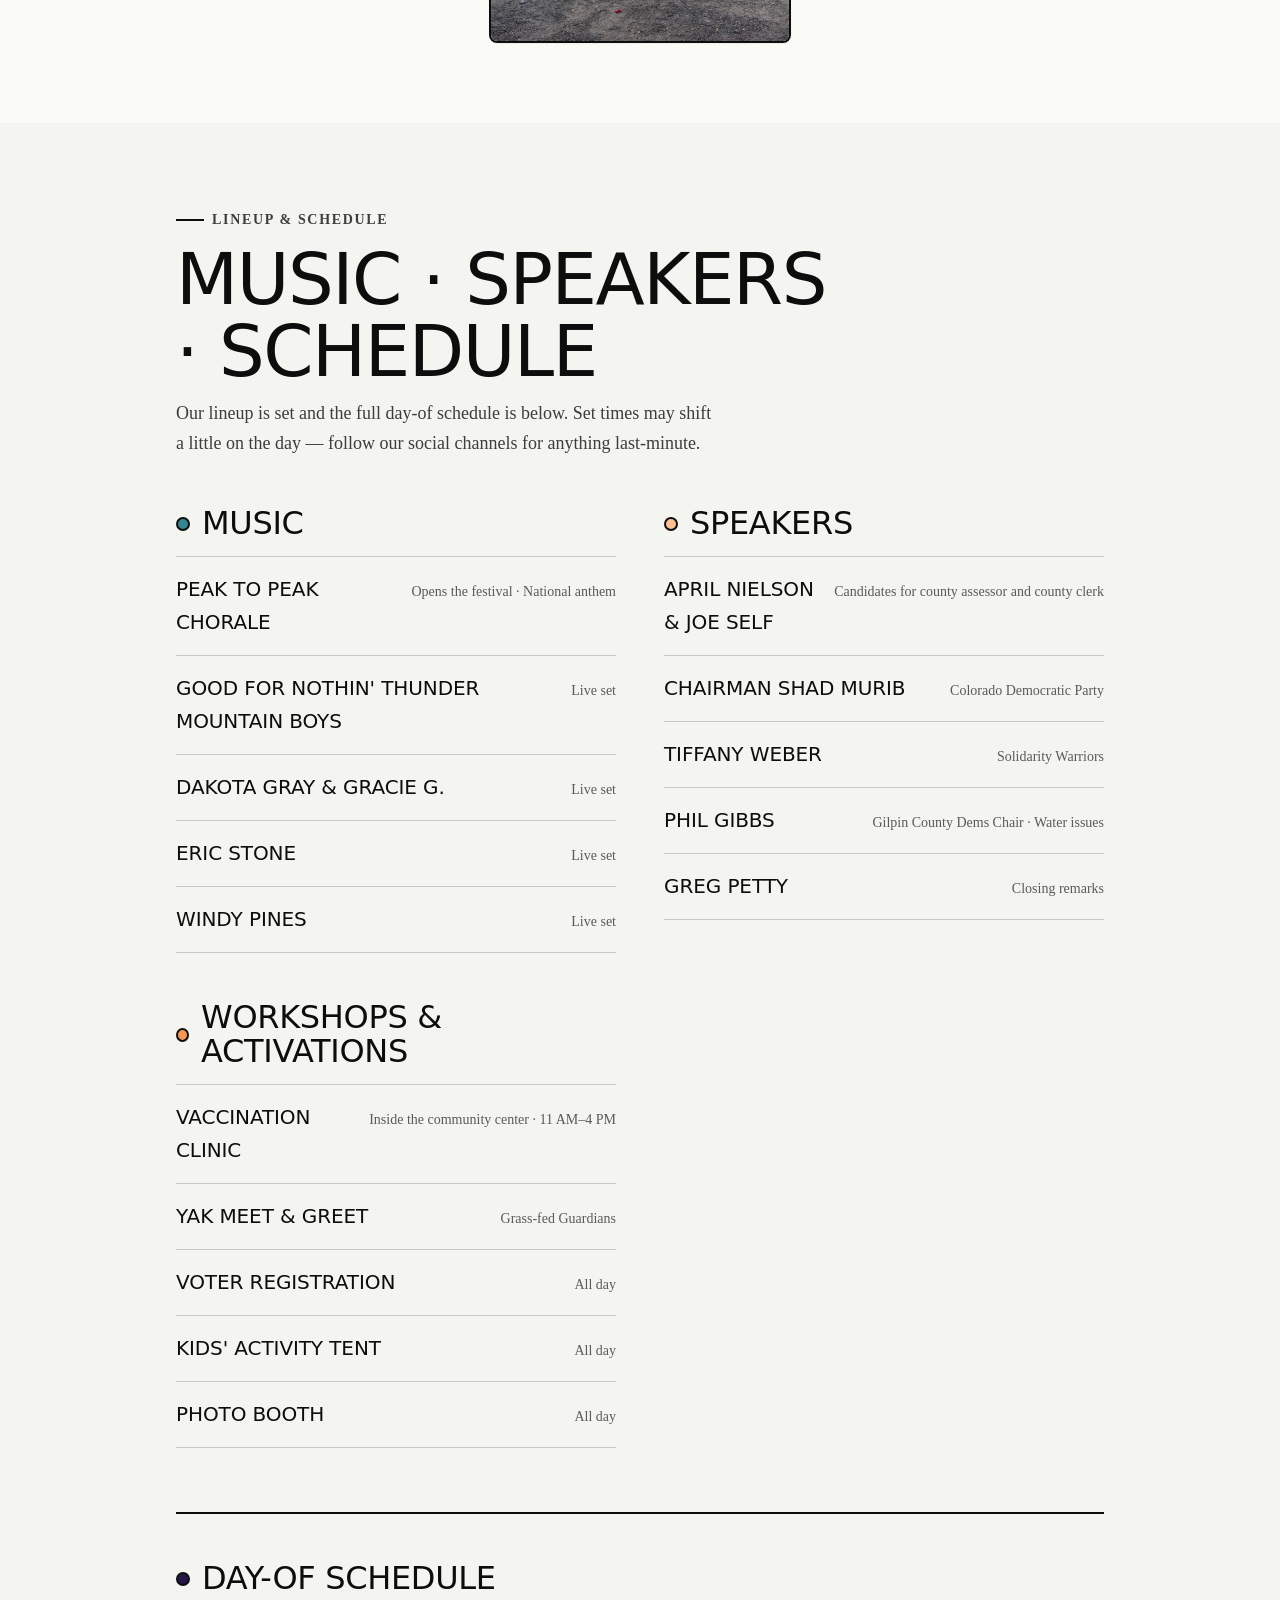
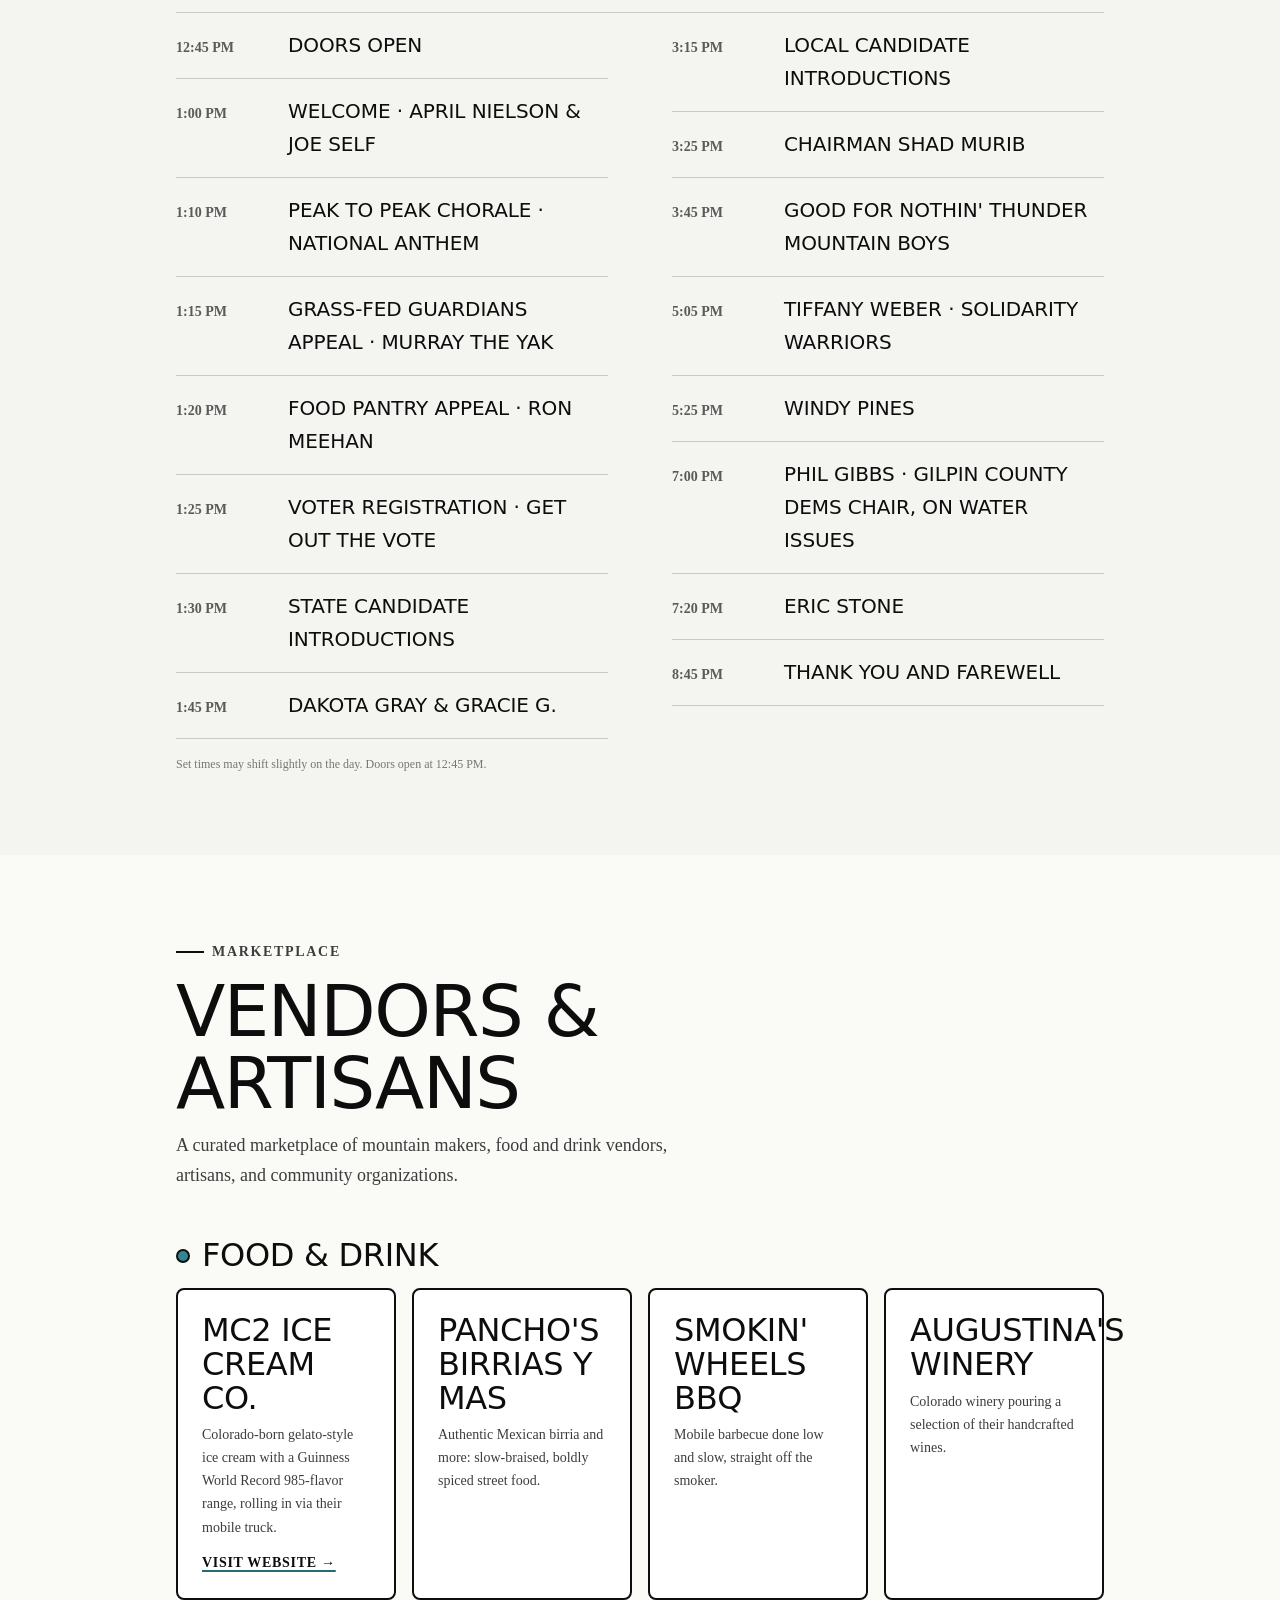
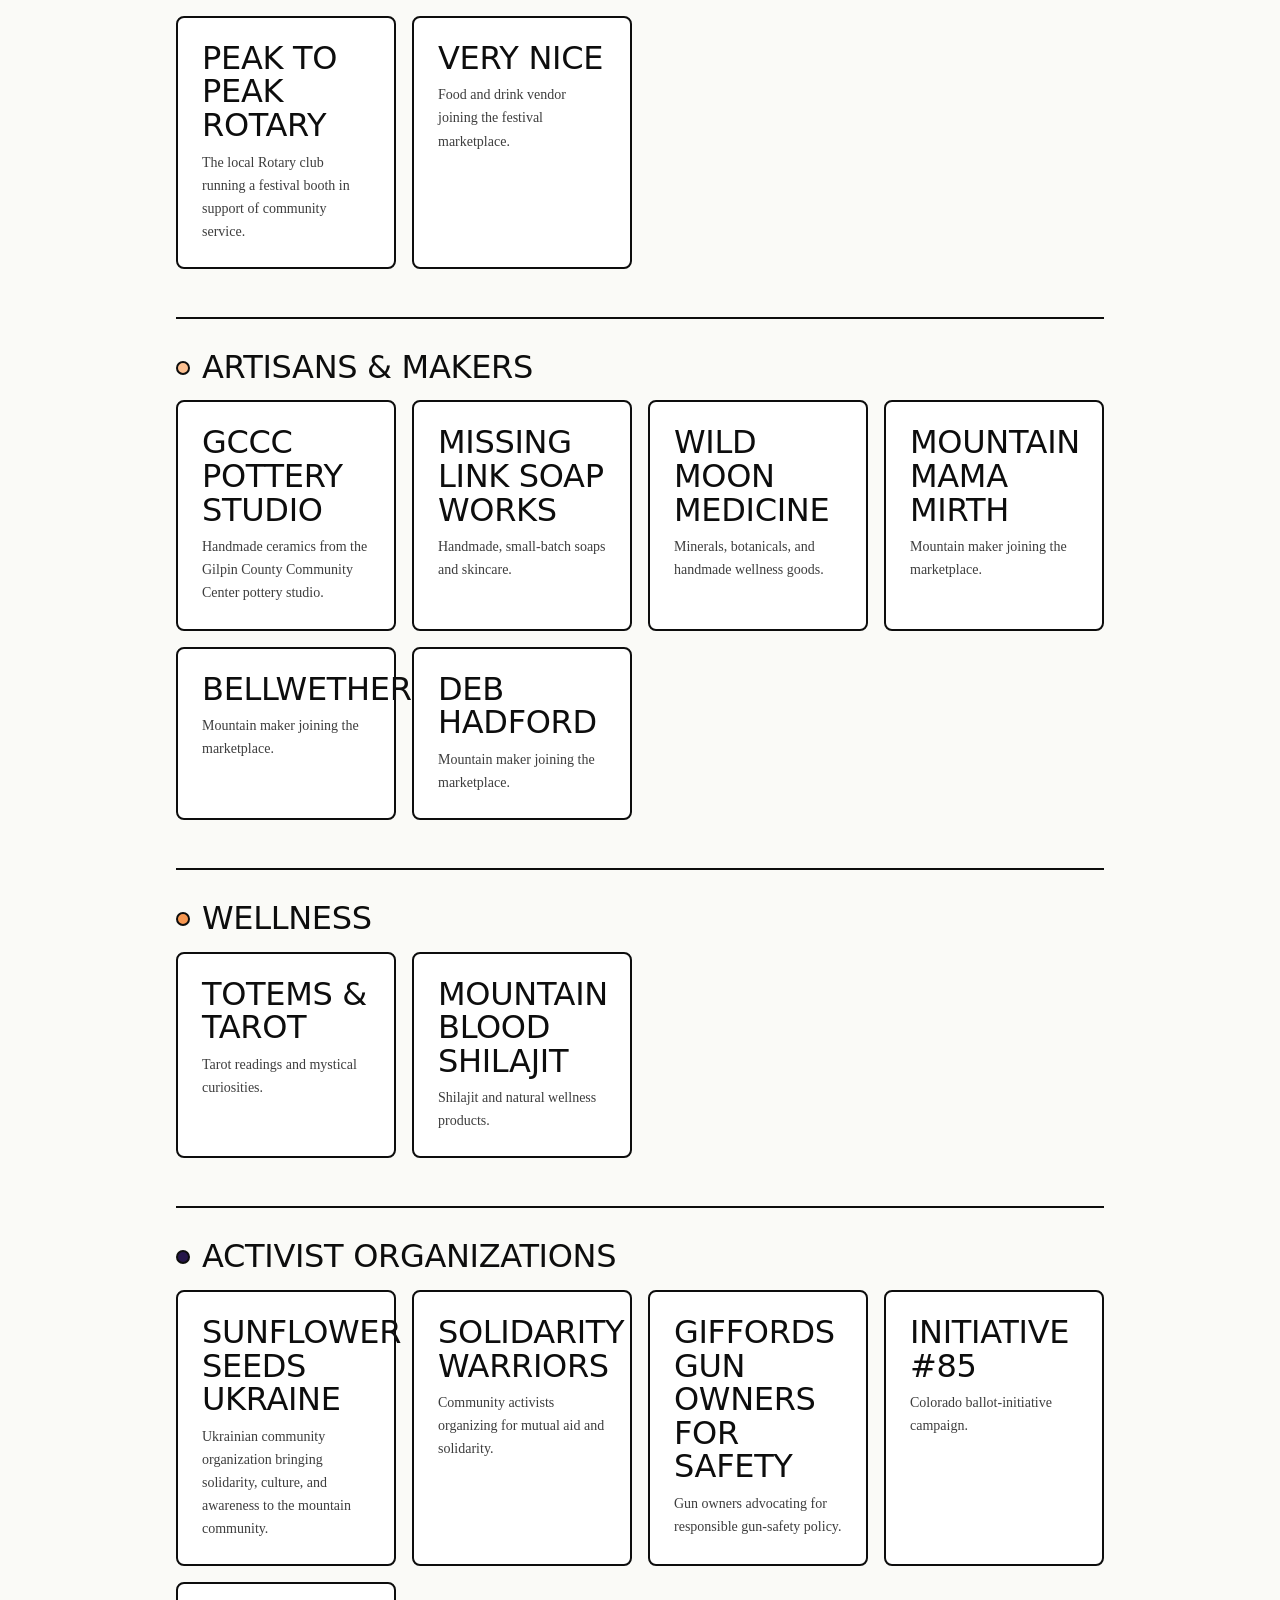
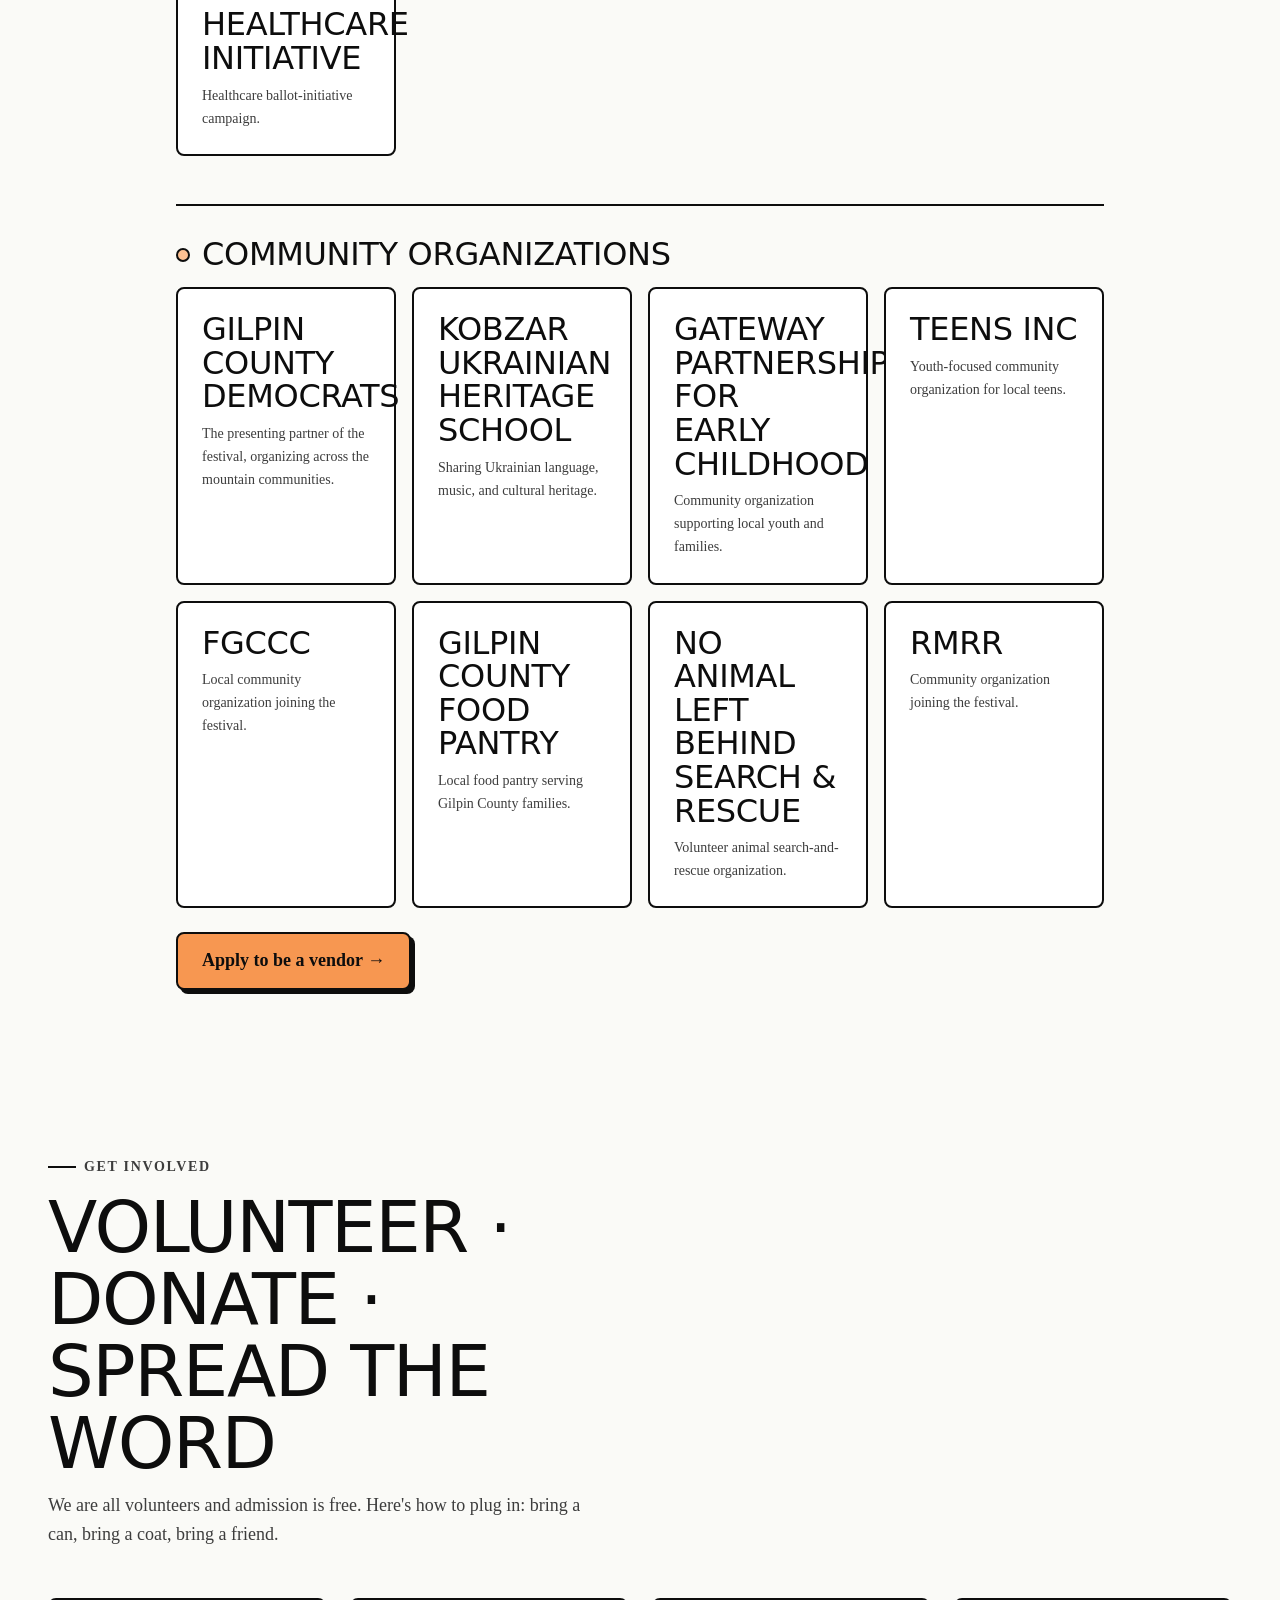
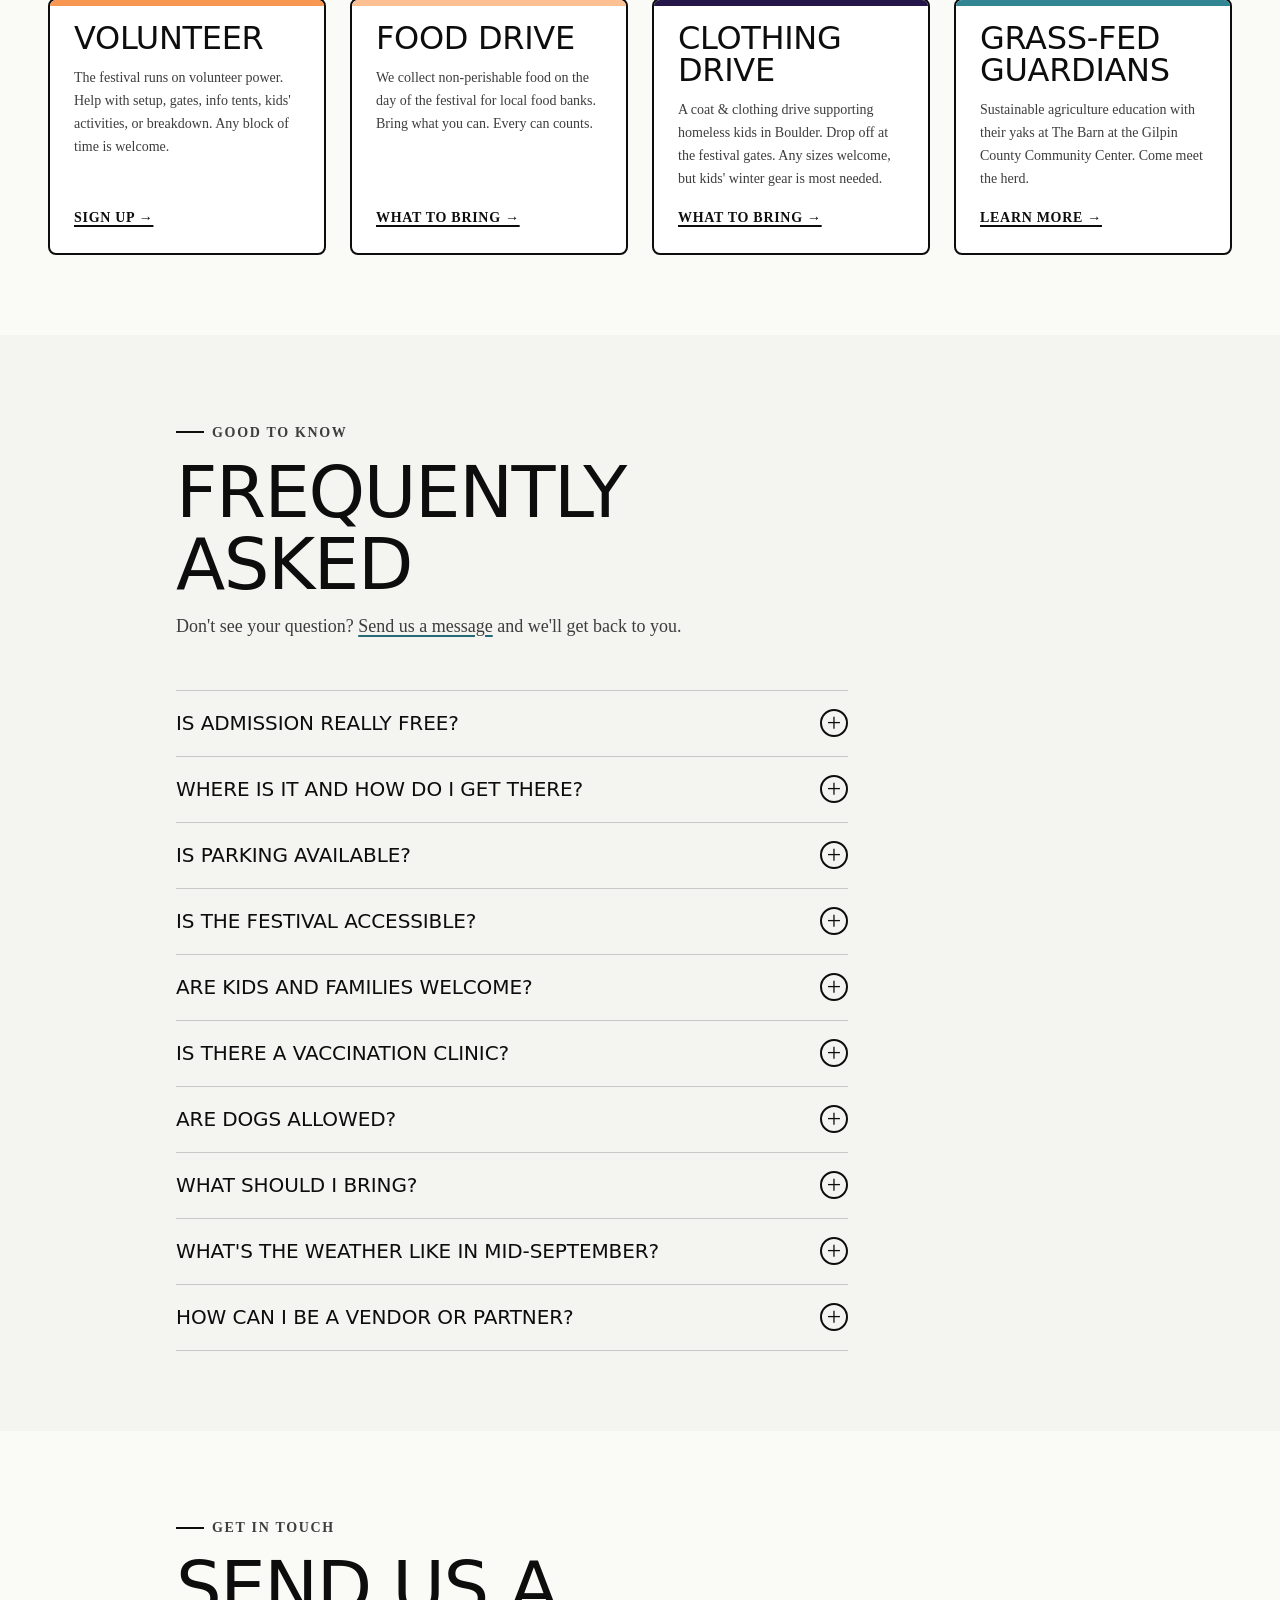
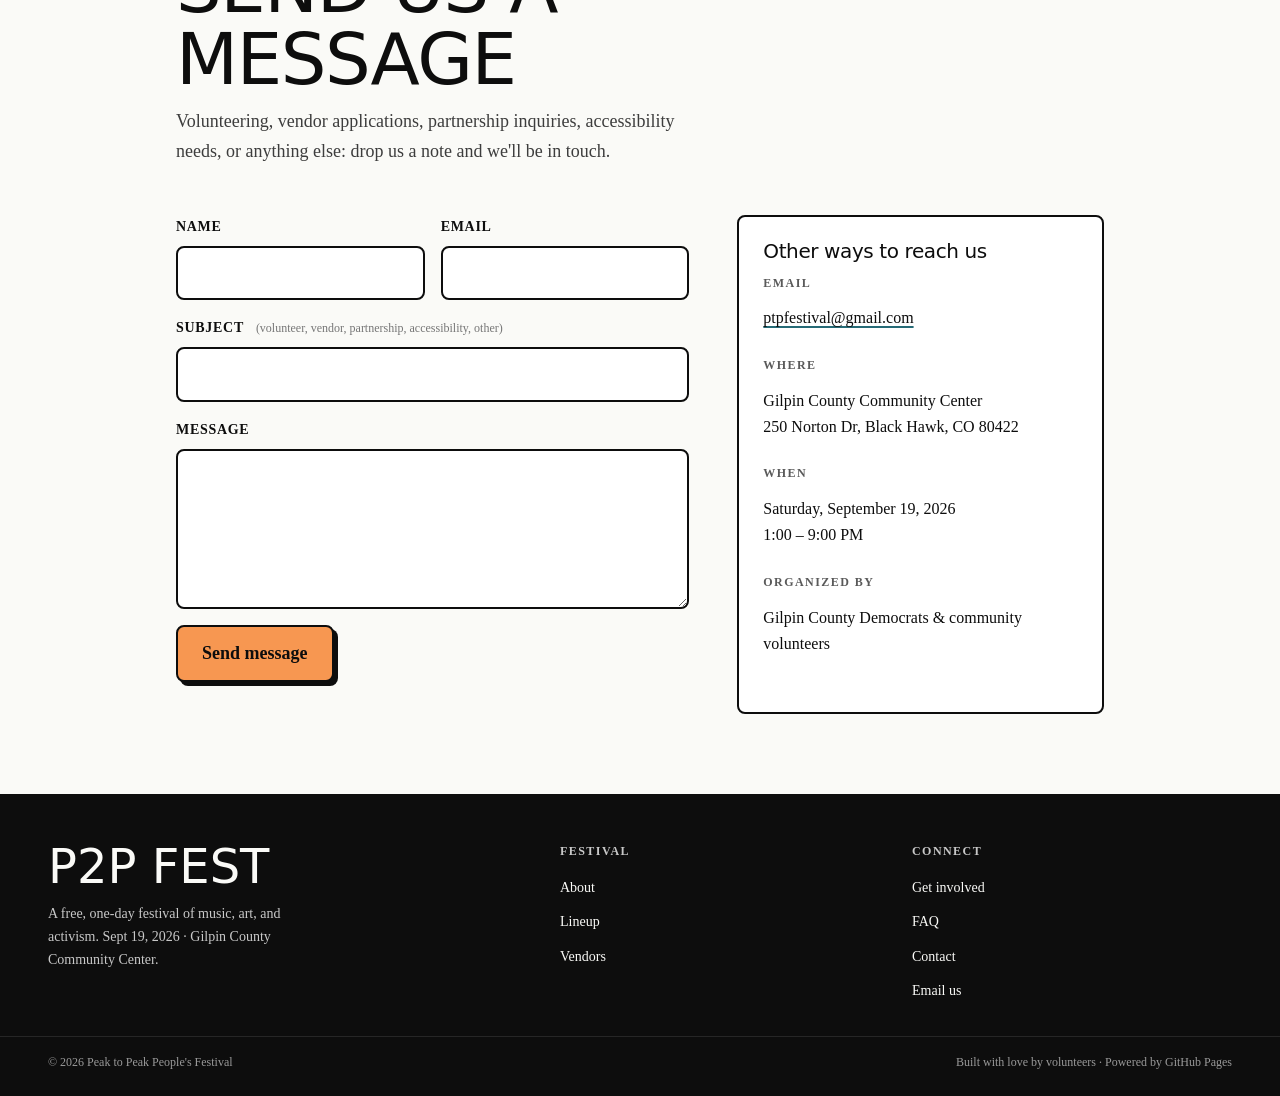
==== commit 8eb58c76: "Final pre-festival updates: schedule, vendors, clinic, layout Last content pass before the Sept 19 f" ====
--- a/index.html
+++ b/index.html
@@ -48,7 +48,6 @@
         <li><a class="nav__link" href="#gallery">Gallery</a></li>
         <li><a class="nav__link" href="#lineup">Lineup</a></li>
         <li><a class="nav__link" href="#vendors">Vendors</a></li>
-        <li><a class="nav__link" href="#partners">Partners</a></li>
         <li><a class="nav__link" href="#get-involved">Get involved</a></li>
         <li><a class="nav__link" href="#faq">FAQ</a></li>
         <li><a class="nav__link" href="./assets/images/flyer.webp" target="_blank" rel="noopener">Flyer</a></li>
@@ -76,7 +75,7 @@
           </span>
           <span class="hero__meta-item">
             <span class="hero__meta-dot" aria-hidden="true"></span>
-            12&ndash;9&nbsp;PM
+            1&ndash;9&nbsp;PM
           </span>
           <span class="hero__meta-item">
             <span class="hero__meta-dot" aria-hidden="true"></span>
@@ -235,7 +234,7 @@
           <span class="eyebrow">Lineup &amp; schedule</span>
           <h2 class="section-head__title" id="lineup-title">Music · Speakers · Schedule</h2>
           <p class="section-head__lede">
-            Our lineup is set, and the day-of schedule is below. Times are still tentative &mdash; watch this space and our social channels for updates.
+            Our lineup is set and the full day-of schedule is below. Set times may shift a little on the day &mdash; follow our social channels for anything last-minute.
           </p>
         </header>
 
@@ -246,7 +245,7 @@
               <li><span class="name">Peak to Peak Chorale</span><span class="meta">Opens the festival &middot; National anthem</span></li>
               <li><span class="name">Good for Nothin' Thunder Mountain Boys</span><span class="meta">Live set</span></li>
               <li><span class="name">Dakota Gray &amp; Gracie G.</span><span class="meta">Live set</span></li>
-              <li><span class="name">StrangeByrds</span><span class="meta">Live set</span></li>
+              <li><span class="name">Eric Stone</span><span class="meta">Live set</span></li>
               <li><span class="name">Windy Pines</span><span class="meta">Live set</span></li>
             </ul>
           </div>
@@ -257,47 +256,47 @@
               <li><span class="name">April Nielson &amp; Joe Self</span><span class="meta">Candidates for county assessor and county clerk</span></li>
               <li><span class="name">Chairman Shad Murib</span><span class="meta">Colorado Democratic Party</span></li>
               <li><span class="name">Tiffany Weber</span><span class="meta">Solidarity Warriors</span></li>
-              <li><span class="name">Phil Gibbs</span><span class="meta">Gilpin County Dems Chair</span></li>
+              <li><span class="name">Phil Gibbs</span><span class="meta">Gilpin County Dems Chair &middot; Water issues</span></li>
               <li><span class="name">Greg Petty</span><span class="meta">Closing remarks</span></li>
             </ul>
           </div>
 
-          <div class="lineup-group">
-            <h3 class="lineup-group__title">Day-of schedule</h3>
-            <ul class="lineup-group__list">
-              <li><span class="name">Food trucks open</span><span class="meta">12:00 PM</span></li>
-              <li><span class="name">Doors open</span><span class="meta">12:50 PM</span></li>
-              <li><span class="name">Welcome &middot; April Nielson &amp; Joe Self</span><span class="meta">1:00 PM</span></li>
-              <li><span class="name">Peak to Peak Chorale &middot; National anthem</span><span class="meta">1:10 PM</span></li>
-              <li><span class="name">Grass-fed Guardians appeal &middot; Murray the Yak</span><span class="meta">1:15 PM</span></li>
-              <li><span class="name">Food pantry appeal</span><span class="meta">1:20 PM</span></li>
-              <li><span class="name">Voter registration</span><span class="meta">1:25 PM</span></li>
-              <li><span class="name">Dakota Gray &amp; Gracie G.</span><span class="meta">1:35 PM</span></li>
-              <li><span class="name">Local candidate introductions</span><span class="meta">3:10 PM</span></li>
-              <li><span class="name">Chairman Shad Murib</span><span class="meta">3:20 PM</span></li>
-              <li><span class="name">Good for Nothin' Thunder Mountain Boys</span><span class="meta">3:40 PM</span></li>
-              <li><span class="name">Tiffany Weber &middot; Solidarity Warriors</span><span class="meta">5:05 PM</span></li>
-              <li><span class="name">Phil Gibbs &middot; Gilpin County Dems Chair</span><span class="meta">5:15 PM</span></li>
-              <li><span class="name">State candidate introductions</span><span class="meta">5:15 PM</span></li>
-              <li><span class="name">Windy Pines</span><span class="meta">5:30 PM</span></li>
-              <li><span class="name">To be announced</span><span class="meta">7:00 PM</span></li>
-              <li><span class="name">StrangeByrds</span><span class="meta">7:20 PM</span></li>
-              <li><span class="name">Thank you and farewell</span><span class="meta">8:45 PM</span></li>
-            </ul>
-            <p style="font-size: var(--fs-xs); color: var(--gray-500); margin-top: var(--space-3);">
-              Schedule is still tentative and subject to change. We'll post updates here and on our social channels.
-            </p>
-          </div>
 
           <div class="lineup-group">
             <h3 class="lineup-group__title">Workshops &amp; activations</h3>
             <ul class="lineup-group__list">
+              <li><span class="name">Vaccination clinic</span><span class="meta">Inside the community center &middot; 11 AM&ndash;4 PM</span></li>
               <li><span class="name">Yak meet &amp; greet</span><span class="meta">Grass-fed Guardians</span></li>
               <li><span class="name">Voter registration</span><span class="meta">All day</span></li>
               <li><span class="name">Kids' activity tent</span><span class="meta">All day</span></li>
               <li><span class="name">Photo Booth</span><span class="meta">All day</span></li>
             </ul>
           </div>
+        </div>
+
+        <div class="lineup__schedule">
+          <h3 class="lineup-group__title">Day-of schedule</h3>
+          <ul class="schedule__list">
+            <li><span class="schedule__time">12:45 PM</span><span class="schedule__event">Doors open</span></li>
+            <li><span class="schedule__time">1:00 PM</span><span class="schedule__event">Welcome &middot; April Nielson &amp; Joe Self</span></li>
+            <li><span class="schedule__time">1:10 PM</span><span class="schedule__event">Peak to Peak Chorale &middot; National anthem</span></li>
+            <li><span class="schedule__time">1:15 PM</span><span class="schedule__event">Grass-fed Guardians appeal &middot; Murray the Yak</span></li>
+            <li><span class="schedule__time">1:20 PM</span><span class="schedule__event">Food pantry appeal &middot; Ron Meehan</span></li>
+            <li><span class="schedule__time">1:25 PM</span><span class="schedule__event">Voter registration &middot; Get out the vote</span></li>
+            <li><span class="schedule__time">1:30 PM</span><span class="schedule__event">State candidate introductions</span></li>
+            <li><span class="schedule__time">1:45 PM</span><span class="schedule__event">Dakota Gray &amp; Gracie G.</span></li>
+            <li><span class="schedule__time">3:15 PM</span><span class="schedule__event">Local candidate introductions</span></li>
+            <li><span class="schedule__time">3:25 PM</span><span class="schedule__event">Chairman Shad Murib</span></li>
+            <li><span class="schedule__time">3:45 PM</span><span class="schedule__event">Good for Nothin' Thunder Mountain Boys</span></li>
+            <li><span class="schedule__time">5:05 PM</span><span class="schedule__event">Tiffany Weber &middot; Solidarity Warriors</span></li>
+            <li><span class="schedule__time">5:25 PM</span><span class="schedule__event">Windy Pines</span></li>
+            <li><span class="schedule__time">7:00 PM</span><span class="schedule__event">Phil Gibbs &middot; Gilpin County Dems Chair, on water issues</span></li>
+            <li><span class="schedule__time">7:20 PM</span><span class="schedule__event">Eric Stone</span></li>
+            <li><span class="schedule__time">8:45 PM</span><span class="schedule__event">Thank you and farewell</span></li>
+          </ul>
+          <p class="schedule__note">
+            Set times may shift slightly on the day. Doors open at 12:45 PM.
+          </p>
         </div>
       </div>
     </section>
@@ -309,157 +308,170 @@
           <span class="eyebrow">Marketplace</span>
           <h2 class="section-head__title" id="vendors-title">Vendors &amp; artisans</h2>
           <p class="section-head__lede">
-            A curated marketplace of mountain makers, food and drink vendors, artisans, and community organizations. More are being added as applications come in.
+            A curated marketplace of mountain makers, food and drink vendors, artisans, and community organizations.
           </p>
         </header>
 
-        <div class="vendors__grid">
-          <!-- Food & drink -->
-          <article class="vendor-card">
-            <span class="vendor-card__category">Food</span>
-            <h3 class="vendor-card__name">MC2 Ice Cream Co.</h3>
-            <p class="vendor-card__desc">Colorado-born gelato-style ice cream with a Guinness World Record 985-flavor range, rolling in via their mobile truck.</p>
-            <a class="vendor-card__link" href="https://www.mc2icecreamco.com/" target="_blank" rel="noopener">Visit website &rarr;</a>
-          </article>
-          <article class="vendor-card">
-            <span class="vendor-card__category">Food</span>
-            <h3 class="vendor-card__name">Pancho's Birrias Y Mas</h3>
-            <p class="vendor-card__desc">Authentic Mexican birria and more: slow-braised, boldly spiced street food.</p>
-          </article>
-          <article class="vendor-card">
-            <span class="vendor-card__category">Food</span>
-            <h3 class="vendor-card__name">Smokin' Wheels BBQ</h3>
-            <p class="vendor-card__desc">Mobile barbecue done low and slow, straight off the smoker.</p>
-          </article>
-          <article class="vendor-card">
-            <span class="vendor-card__category">Drink</span>
-            <h3 class="vendor-card__name">Augustina's Winery</h3>
-            <p class="vendor-card__desc">Colorado winery pouring a selection of their handcrafted wines.</p>
-          </article>
-          <article class="vendor-card">
-            <span class="vendor-card__category">Food &amp; drink</span>
-            <h3 class="vendor-card__name">Peak to Peak Rotary</h3>
-            <p class="vendor-card__desc">The local Rotary club running a festival booth in support of community service.</p>
-          </article>
-          <article class="vendor-card">
-            <span class="vendor-card__category">Food &amp; drink</span>
-            <h3 class="vendor-card__name">Very Nice</h3>
-            <p class="vendor-card__desc">Food and drink vendor joining the festival marketplace.</p>
-          </article>
-
-          <!-- Makers & artisans -->
-          <article class="vendor-card">
-            <span class="vendor-card__category">Artisan</span>
-            <h3 class="vendor-card__name">GCCC Pottery Studio</h3>
-            <p class="vendor-card__desc">Handmade ceramics from the Gilpin County Community Center pottery studio.</p>
-          </article>
-          <article class="vendor-card">
-            <span class="vendor-card__category">Wellness</span>
-            <h3 class="vendor-card__name">TOTEMS &amp; TAROT</h3>
-            <p class="vendor-card__desc">Tarot readings and mystical curiosities.</p>
-          </article>
-          <article class="vendor-card">
-            <span class="vendor-card__category">Vendor</span>
-            <h3 class="vendor-card__name">Mountain Mama Mirth</h3>
-            <p class="vendor-card__desc">Mountain maker joining the marketplace.</p>
-          </article>
-          <article class="vendor-card">
-            <span class="vendor-card__category">Vendor</span>
-            <h3 class="vendor-card__name">Bellwether</h3>
-            <p class="vendor-card__desc">Mountain maker joining the marketplace.</p>
-          </article>
-          <article class="vendor-card">
-            <span class="vendor-card__category">Artisan</span>
-            <h3 class="vendor-card__name">Missing Link Soap Works</h3>
-            <p class="vendor-card__desc">Handmade, small-batch soaps and skincare.</p>
-          </article>
-          <article class="vendor-card">
-            <span class="vendor-card__category">Artisan</span>
-            <h3 class="vendor-card__name">Wild Moon Medicine</h3>
-            <p class="vendor-card__desc">Minerals, botanicals, and handmade wellness goods.</p>
-          </article>
-          <article class="vendor-card">
-            <span class="vendor-card__category">Wellness</span>
-            <h3 class="vendor-card__name">Mountain Blood Shilajit</h3>
-            <p class="vendor-card__desc">Shilajit and natural wellness products.</p>
-          </article>
-          <article class="vendor-card">
-            <span class="vendor-card__category">Vendor</span>
-            <h3 class="vendor-card__name">Deb Hadford</h3>
-            <p class="vendor-card__desc">Mountain maker joining the marketplace.</p>
-          </article>
-
-          <!-- Community & activist orgs -->
-          <article class="vendor-card">
-            <span class="vendor-card__category">Activist</span>
-            <h3 class="vendor-card__name">Sunflower Seeds Ukraine</h3>
-            <p class="vendor-card__desc">Ukrainian community organization bringing solidarity, culture, and awareness to the mountain community.</p>
-          </article>
-          <article class="vendor-card">
-            <span class="vendor-card__category">Activist</span>
-            <h3 class="vendor-card__name">Solidarity Warriors</h3>
-            <p class="vendor-card__desc">Community activists organizing for mutual aid and solidarity.</p>
-          </article>
-          <article class="vendor-card">
-            <span class="vendor-card__category">Community</span>
-            <h3 class="vendor-card__name">Gilpin County Democrats</h3>
-            <p class="vendor-card__desc">The presenting partner of the festival, organizing across the mountain communities.</p>
-          </article>
-          <article class="vendor-card">
-            <span class="vendor-card__category">Community</span>
-            <h3 class="vendor-card__name">Kobzar Ukrainian Heritage School</h3>
-            <p class="vendor-card__desc">Sharing Ukrainian language, music, and cultural heritage.</p>
-          </article>
-          <article class="vendor-card">
-            <span class="vendor-card__category">Community</span>
-            <h3 class="vendor-card__name">Triad Bright Futures</h3>
-            <p class="vendor-card__desc">Community organization supporting local youth and families.</p>
-          </article>
-          <article class="vendor-card">
-            <span class="vendor-card__category">Community</span>
-            <h3 class="vendor-card__name">Teens Inc</h3>
-            <p class="vendor-card__desc">Youth-focused community organization for local teens.</p>
-          </article>
-          <article class="vendor-card">
-            <span class="vendor-card__category">Community</span>
-            <h3 class="vendor-card__name">FGCCC</h3>
-            <p class="vendor-card__desc">Local community organization joining the festival.</p>
-          </article>
-          <article class="vendor-card">
-            <span class="vendor-card__category">Community</span>
-            <h3 class="vendor-card__name">Canyon Cares</h3>
-            <p class="vendor-card__desc">Mountain mutual-aid and neighbor-support organization.</p>
-          </article>
-          <article class="vendor-card">
-            <span class="vendor-card__category">Community</span>
-            <h3 class="vendor-card__name">Gilpin County Food Pantry</h3>
-            <p class="vendor-card__desc">Local food pantry serving Gilpin County families.</p>
-          </article>
-          <article class="vendor-card">
-            <span class="vendor-card__category">Community</span>
-            <h3 class="vendor-card__name">No Animal Left Behind Search &amp; Rescue</h3>
-            <p class="vendor-card__desc">Volunteer animal search-and-rescue organization.</p>
-          </article>
-          <article class="vendor-card">
-            <span class="vendor-card__category">Activist</span>
-            <h3 class="vendor-card__name">Giffords Gun Owners for Safety</h3>
-            <p class="vendor-card__desc">Gun owners advocating for responsible gun-safety policy.</p>
-          </article>
-          <article class="vendor-card">
-            <span class="vendor-card__category">Community</span>
-            <h3 class="vendor-card__name">RMRR</h3>
-            <p class="vendor-card__desc">Community organization joining the festival.</p>
-          </article>
-          <article class="vendor-card">
-            <span class="vendor-card__category">Activist</span>
-            <h3 class="vendor-card__name">Initiative #85</h3>
-            <p class="vendor-card__desc">Colorado ballot-initiative campaign.</p>
-          </article>
-          <article class="vendor-card">
-            <span class="vendor-card__category">Activist</span>
-            <h3 class="vendor-card__name">Healthcare Initiative</h3>
-            <p class="vendor-card__desc">Healthcare ballot-initiative campaign.</p>
-          </article>
+        <div class="vendors__group">
+          <h3 class="vendors__group-title">Food &amp; drink</h3>
+          <div class="vendors__grid">
+            <article class="vendor-card">
+              <h3 class="vendor-card__name">MC2 Ice Cream Co.</h3>
+              <p class="vendor-card__desc">Colorado-born gelato-style ice cream with a Guinness World Record 985-flavor range, rolling in via their mobile truck.</p>
+              <a class="vendor-card__link" href="https://www.mc2icecreamco.com/" target="_blank" rel="noopener">Visit website &rarr;</a>
+          
+            </article>
+            <article class="vendor-card">
+              <h3 class="vendor-card__name">Pancho's Birrias Y Mas</h3>
+              <p class="vendor-card__desc">Authentic Mexican birria and more: slow-braised, boldly spiced street food.</p>
+          
+            </article>
+            <article class="vendor-card">
+              <h3 class="vendor-card__name">Smokin' Wheels BBQ</h3>
+              <p class="vendor-card__desc">Mobile barbecue done low and slow, straight off the smoker.</p>
+          
+            </article>
+            <article class="vendor-card">
+              <h3 class="vendor-card__name">Augustina's Winery</h3>
+              <p class="vendor-card__desc">Colorado winery pouring a selection of their handcrafted wines.</p>
+          
+            </article>
+            <article class="vendor-card">
+              <h3 class="vendor-card__name">Peak to Peak Rotary</h3>
+              <p class="vendor-card__desc">The local Rotary club running a festival booth in support of community service.</p>
+          
+            </article>
+            <article class="vendor-card">
+              <h3 class="vendor-card__name">Very Nice</h3>
+              <p class="vendor-card__desc">Food and drink vendor joining the festival marketplace.</p>
+          
+            </article>
+          </div>
+        </div>
+        <div class="vendors__group">
+          <h3 class="vendors__group-title">Artisans &amp; makers</h3>
+          <div class="vendors__grid">
+            <article class="vendor-card">
+              <h3 class="vendor-card__name">GCCC Pottery Studio</h3>
+              <p class="vendor-card__desc">Handmade ceramics from the Gilpin County Community Center pottery studio.</p>
+          
+            </article>
+            <article class="vendor-card">
+              <h3 class="vendor-card__name">Missing Link Soap Works</h3>
+              <p class="vendor-card__desc">Handmade, small-batch soaps and skincare.</p>
+          
+            </article>
+            <article class="vendor-card">
+              <h3 class="vendor-card__name">Wild Moon Medicine</h3>
+              <p class="vendor-card__desc">Minerals, botanicals, and handmade wellness goods.</p>
+          
+            </article>
+            <article class="vendor-card">
+              <h3 class="vendor-card__name">Mountain Mama Mirth</h3>
+              <p class="vendor-card__desc">Mountain maker joining the marketplace.</p>
+          
+            </article>
+            <article class="vendor-card">
+              <h3 class="vendor-card__name">Bellwether</h3>
+              <p class="vendor-card__desc">Mountain maker joining the marketplace.</p>
+          
+            </article>
+            <article class="vendor-card">
+              <h3 class="vendor-card__name">Deb Hadford</h3>
+              <p class="vendor-card__desc">Mountain maker joining the marketplace.</p>
+          
+            </article>
+          </div>
+        </div>
+        <div class="vendors__group">
+          <h3 class="vendors__group-title">Wellness</h3>
+          <div class="vendors__grid">
+            <article class="vendor-card">
+              <h3 class="vendor-card__name">TOTEMS &amp; TAROT</h3>
+              <p class="vendor-card__desc">Tarot readings and mystical curiosities.</p>
+          
+            </article>
+            <article class="vendor-card">
+              <h3 class="vendor-card__name">Mountain Blood Shilajit</h3>
+              <p class="vendor-card__desc">Shilajit and natural wellness products.</p>
+          
+            </article>
+          </div>
+        </div>
+        <div class="vendors__group">
+          <h3 class="vendors__group-title">Activist organizations</h3>
+          <div class="vendors__grid">
+            <article class="vendor-card">
+              <h3 class="vendor-card__name">Sunflower Seeds Ukraine</h3>
+              <p class="vendor-card__desc">Ukrainian community organization bringing solidarity, culture, and awareness to the mountain community.</p>
+          
+            </article>
+            <article class="vendor-card">
+              <h3 class="vendor-card__name">Solidarity Warriors</h3>
+              <p class="vendor-card__desc">Community activists organizing for mutual aid and solidarity.</p>
+          
+            </article>
+            <article class="vendor-card">
+              <h3 class="vendor-card__name">Giffords Gun Owners for Safety</h3>
+              <p class="vendor-card__desc">Gun owners advocating for responsible gun-safety policy.</p>
+          
+            </article>
+            <article class="vendor-card">
+              <h3 class="vendor-card__name">Initiative #85</h3>
+              <p class="vendor-card__desc">Colorado ballot-initiative campaign.</p>
+          
+            </article>
+            <article class="vendor-card">
+              <h3 class="vendor-card__name">Healthcare Initiative</h3>
+              <p class="vendor-card__desc">Healthcare ballot-initiative campaign.</p>
+          
+            </article>
+          </div>
+        </div>
+        <div class="vendors__group">
+          <h3 class="vendors__group-title">Community organizations</h3>
+          <div class="vendors__grid">
+            <article class="vendor-card">
+              <h3 class="vendor-card__name">Gilpin County Democrats</h3>
+              <p class="vendor-card__desc">The presenting partner of the festival, organizing across the mountain communities.</p>
+          
+            </article>
+            <article class="vendor-card">
+              <h3 class="vendor-card__name">Kobzar Ukrainian Heritage School</h3>
+              <p class="vendor-card__desc">Sharing Ukrainian language, music, and cultural heritage.</p>
+          
+            </article>
+            <article class="vendor-card">
+              <h3 class="vendor-card__name">Gateway Partnership for Early Childhood</h3>
+              <p class="vendor-card__desc">Community organization supporting local youth and families.</p>
+          
+            </article>
+            <article class="vendor-card">
+              <h3 class="vendor-card__name">Teens Inc</h3>
+              <p class="vendor-card__desc">Youth-focused community organization for local teens.</p>
+          
+            </article>
+            <article class="vendor-card">
+              <h3 class="vendor-card__name">FGCCC</h3>
+              <p class="vendor-card__desc">Local community organization joining the festival.</p>
+          
+            </article>
+            <article class="vendor-card">
+              <h3 class="vendor-card__name">Gilpin County Food Pantry</h3>
+              <p class="vendor-card__desc">Local food pantry serving Gilpin County families.</p>
+          
+            </article>
+            <article class="vendor-card">
+              <h3 class="vendor-card__name">No Animal Left Behind Search &amp; Rescue</h3>
+              <p class="vendor-card__desc">Volunteer animal search-and-rescue organization.</p>
+          
+            </article>
+            <article class="vendor-card">
+              <h3 class="vendor-card__name">RMRR</h3>
+              <p class="vendor-card__desc">Community organization joining the festival.</p>
+          
+            </article>
+          </div>
         </div>
 
         <p style="margin-top: var(--space-5);">
@@ -469,52 +481,6 @@
     </section>
 
     <!-- ============== COMMUNITY PARTNERS / SPONSORS ============== -->
-    <section id="partners" class="section section--alt" aria-labelledby="partners-title">
-      <div class="container">
-        <header class="section-head">
-          <span class="eyebrow">In partnership with</span>
-          <h2 class="section-head__title" id="partners-title">Community partners</h2>
-          <p class="section-head__lede">
-            Activist organizations, community groups, and local leaders standing with the festival. Partner logos will be added as confirmations come in.
-          </p>
-        </header>
-
-        <div class="partners__grid">
-          <div class="partner-cell partner-cell--placeholder">
-            <div class="partner-cell__logo" aria-hidden="true">P1</div>
-            <span class="partner-cell__name">Partner TBA</span>
-          </div>
-          <div class="partner-cell partner-cell--placeholder">
-            <div class="partner-cell__logo" aria-hidden="true">P2</div>
-            <span class="partner-cell__name">Partner TBA</span>
-          </div>
-          <div class="partner-cell partner-cell--placeholder">
-            <div class="partner-cell__logo" aria-hidden="true">P3</div>
-            <span class="partner-cell__name">Partner TBA</span>
-          </div>
-          <div class="partner-cell partner-cell--placeholder">
-            <div class="partner-cell__logo" aria-hidden="true">P4</div>
-            <span class="partner-cell__name">Partner TBA</span>
-          </div>
-          <div class="partner-cell partner-cell--placeholder">
-            <div class="partner-cell__logo" aria-hidden="true">P5</div>
-            <span class="partner-cell__name">Partner TBA</span>
-          </div>
-          <div class="partner-cell partner-cell--placeholder">
-            <div class="partner-cell__logo" aria-hidden="true">P6</div>
-            <span class="partner-cell__name">Partner TBA</span>
-          </div>
-          <div class="partner-cell partner-cell--placeholder">
-            <div class="partner-cell__logo" aria-hidden="true">P7</div>
-            <span class="partner-cell__name">Partner TBA</span>
-          </div>
-          <div class="partner-cell partner-cell--placeholder">
-            <div class="partner-cell__logo" aria-hidden="true">P8</div>
-            <span class="partner-cell__name">Partner TBA</span>
-          </div>
-        </div>
-      </div>
-    </section>
 
     <!-- ============== GET INVOLVED ============== -->
     <section id="get-involved" class="section" aria-labelledby="involve-title">
@@ -607,6 +573,13 @@
             <summary>Are kids and families welcome?</summary>
             <div class="faq-item__body">
               Absolutely. This is a community festival. There will be a kids' activity tent and family-friendly programming throughout the day.
+            </div>
+          </details>
+
+          <details class="faq-item">
+            <summary>Is there a vaccination clinic?</summary>
+            <div class="faq-item__body">
+              Yes. Gilpin County Public Health is running a vaccination clinic from 11:00 AM to 4:00 PM, inside the community center building. It opens before the festival itself and is free to drop in on &mdash; you don't need a festival ticket, and admission is free anyway.
             </div>
           </details>
 
@@ -708,7 +681,7 @@
               <dd>Gilpin County Community Center<br>250 Norton Dr, Black Hawk, CO 80422</dd>
 
               <dt>When</dt>
-              <dd>Saturday, September&nbsp;19, 2026<br>12:00 &ndash; 9:00 PM</dd>
+              <dd>Saturday, September&nbsp;19, 2026<br>1:00 &ndash; 9:00 PM</dd>
 
               <dt>Organized by</dt>
               <dd>Gilpin County Democrats &amp; community volunteers</dd>
@@ -736,7 +709,6 @@
           <li><a href="#about">About</a></li>
           <li><a href="#lineup">Lineup</a></li>
           <li><a href="#vendors">Vendors</a></li>
-          <li><a href="#partners">Partners</a></li>
         </ul>
       </div>
 
--- a/assets/css/styles.css
+++ b/assets/css/styles.css
@@ -657,6 +657,55 @@
 .lineup-group:nth-child(3) .lineup-group__title::before { background: var(--canary); }
 .lineup-group:nth-child(4) .lineup-group__title::before { background: var(--aqua); }
 
+/* Day-of schedule — lifted out of the two-up grid: 16 chronological rows
+   never balanced against the 5-item lists. Full width, time-led, and split
+   into two columns once there's room. */
+.lineup__schedule {
+  margin-top: var(--space-8);
+  padding-top: var(--space-7);
+  border-top: var(--border-bold);
+}
+.lineup__schedule .lineup-group__title::before { background: var(--aqua); }
+.schedule__list {
+  list-style: none;
+  margin: 0; padding: 0;
+  border-top: var(--border-thin);
+}
+.schedule__list li {
+  display: flex;
+  align-items: baseline;
+  gap: var(--space-5);
+  padding: var(--space-4) 0;
+  border-bottom: var(--border-thin);
+  break-inside: avoid;
+}
+.schedule__time {
+  font-family: var(--font-body);
+  font-size: var(--fs-sm);
+  font-weight: 600;
+  color: var(--gray-600);
+  font-variant-numeric: tabular-nums;
+  flex: 0 0 5.5rem;
+}
+.schedule__event {
+  font-family: var(--font-display);
+  font-size: var(--fs-lg);
+  font-weight: 400;
+  text-transform: uppercase;
+  letter-spacing: -0.005em;
+}
+.schedule__note {
+  font-size: var(--fs-xs);
+  color: var(--gray-500);
+  margin-top: var(--space-4);
+}
+@media (min-width: 800px) {
+  .schedule__list {
+    column-count: 2;
+    column-gap: var(--space-8);
+  }
+}
+
 .lineup-group__list {
   list-style: none;
   margin: 0; padding: 0;
@@ -697,17 +746,15 @@
   display: grid;
   grid-template-columns: repeat(auto-fill, minmax(220px, 1fr));
   gap: var(--space-4);
-  margin-bottom: var(--space-6);
 }
 .vendor-card {
   background: var(--white);
   border: var(--border-bold);
   border-radius: var(--radius-md);
   padding: var(--space-5);
-  min-height: 180px;
-  display: flex;
+  display: flex;   /* grid stretch equalises row heights; no min-height needed */
   flex-direction: column;
-  justify-content: space-between;
+  justify-content: flex-start;
   position: relative;
   transition: transform var(--dur-fast) var(--ease-out),
               box-shadow var(--dur-fast) var(--ease-out);
@@ -716,22 +763,36 @@
   transform: translate(-2px, -2px);
   box-shadow: 4px 4px 0 var(--ink);
 }
-.vendor-card__category {
-  font-family: var(--font-body);
-  font-size: var(--fs-xs);
-  font-weight: 600;
-  text-transform: uppercase;
-  letter-spacing: var(--tracking-wider);
-  color: var(--gray-700);
-  background: var(--mint);
-  padding: 2px 8px;
-  border-radius: var(--radius-pill);
-  align-self: flex-start;
-  margin-bottom: var(--space-3);
-}
+.vendors__group + .vendors__group {
+  margin-top: var(--space-7);
+  padding-top: var(--space-6);
+  border-top: var(--border-bold);   /* the divider between categories */
+}
+.vendors__group-title {
+  font-family: var(--font-display);
+  font-size: var(--fs-xl);
+  font-weight: 400;
+  text-transform: uppercase;
+  letter-spacing: -0.01em;
+  margin: 0 0 var(--space-4);
+  display: inline-flex;
+  align-items: center;
+  gap: var(--space-3);
+}
+.vendors__group-title::before {
+  content: '';
+  width: 14px; height: 14px;
+  background: var(--cyan);
+  border: 2px solid var(--ink);
+  border-radius: 50%;
+}
+.vendors__group:nth-of-type(2) .vendors__group-title::before { background: var(--lime); }
+.vendors__group:nth-of-type(3) .vendors__group-title::before { background: var(--canary); }
+.vendors__group:nth-of-type(4) .vendors__group-title::before { background: var(--aqua); }
+.vendors__group:nth-of-type(5) .vendors__group-title::before { background: var(--mint); }
 .vendor-card__name {
   font-family: var(--font-display);
-  font-size: var(--fs-lg);
+  font-size: var(--fs-xl);
   font-weight: 400;
   text-transform: uppercase;
   letter-spacing: -0.01em;
@@ -750,52 +811,9 @@
   text-transform: uppercase;
   letter-spacing: var(--tracking-wide);
   align-self: flex-start;
-  margin-top: var(--space-3);
-}
-
-/* ==========================================================================
-   COMMUNITY PARTNERS / SPONSORS — logo grid.
-   ========================================================================== */
-
-.partners__grid {
-  display: grid;
-  grid-template-columns: repeat(auto-fill, minmax(180px, 1fr));
-  gap: var(--space-4);
-}
-.partner-cell {
-  background: var(--white);
-  border: var(--border-thin);
-  border-radius: var(--radius-md);
-  padding: var(--space-4);
-  display: flex;
-  flex-direction: column;
-  align-items: center;
-  justify-content: center;
-  text-align: center;
-  min-height: 120px;
-  gap: var(--space-2);
-  transition: border-color var(--dur-fast) var(--ease-out);
-}
-.partner-cell:hover { border-color: var(--ink); }
-.partner-cell__logo {
-  width: 64px; height: 64px;
-  background: var(--gray-100);
-  border-radius: 50%;
-  display: flex;
-  align-items: center;
-  justify-content: center;
-  font-family: var(--font-display);
-  font-size: var(--fs-md);
-  font-weight: 400;
-  color: var(--gray-600);
-}
-.partner-cell__name {
-  font-family: var(--font-body);
-  font-size: var(--fs-sm);
-  font-weight: 500;
-  color: var(--ink);
-}
-.partner-cell--placeholder .partner-cell__name { color: var(--gray-500); }
+  margin-top: auto;            /* pins the link to the card's base */
+  padding-top: var(--space-3);
+}
 
 /* ==========================================================================
    GET INVOLVED — four columns: volunteer + three drives.
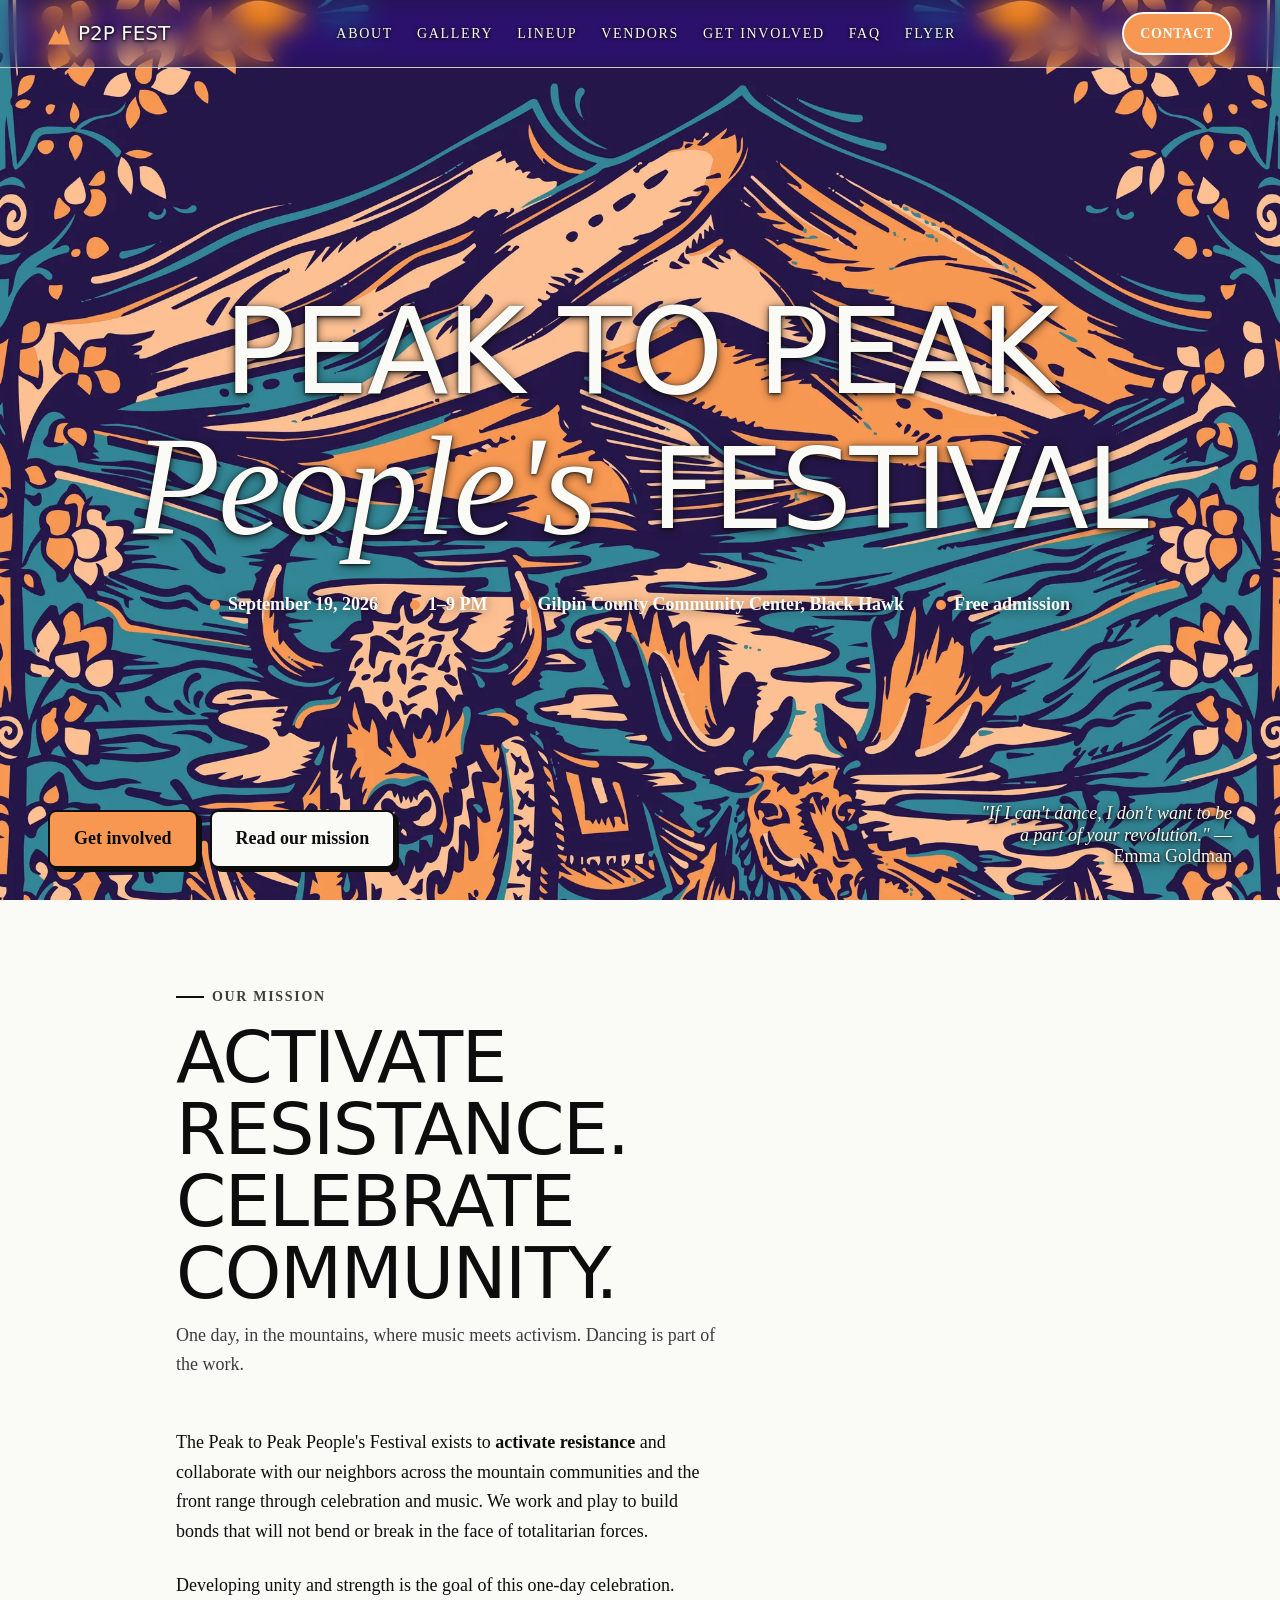
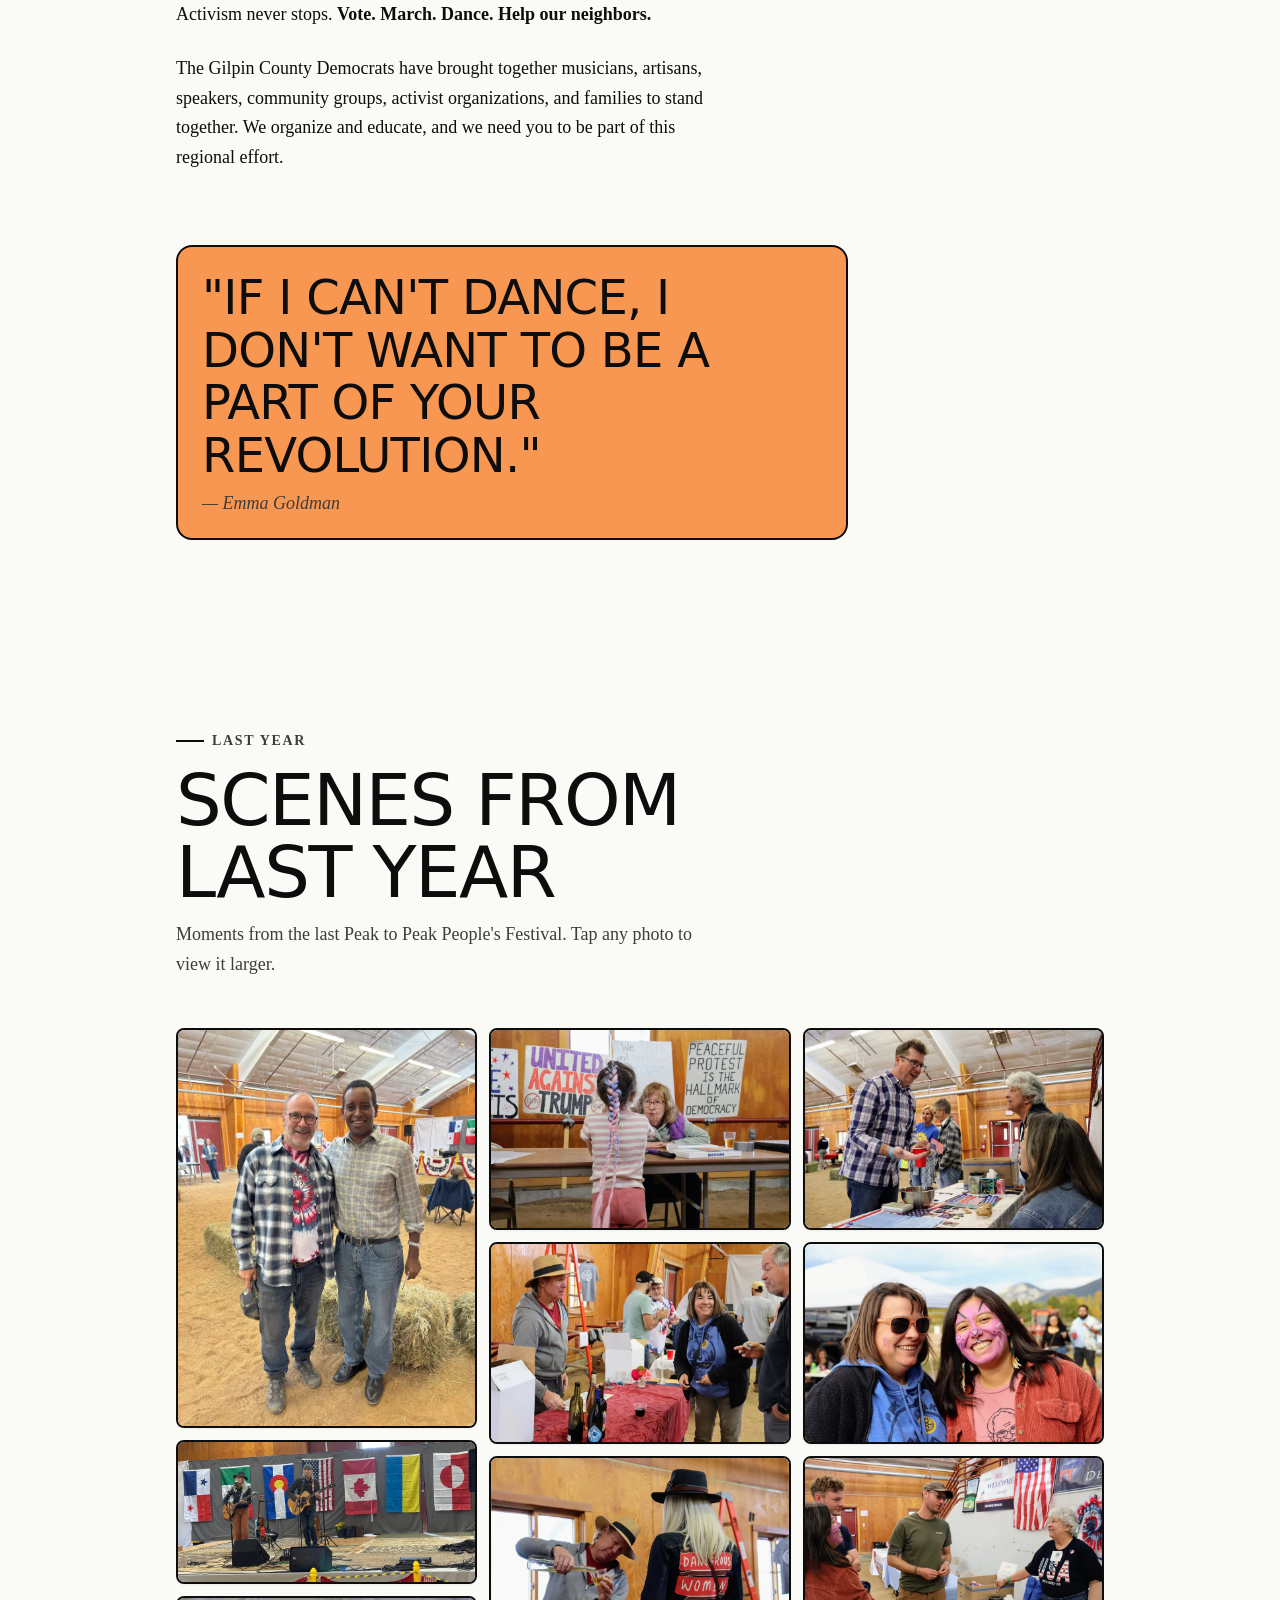
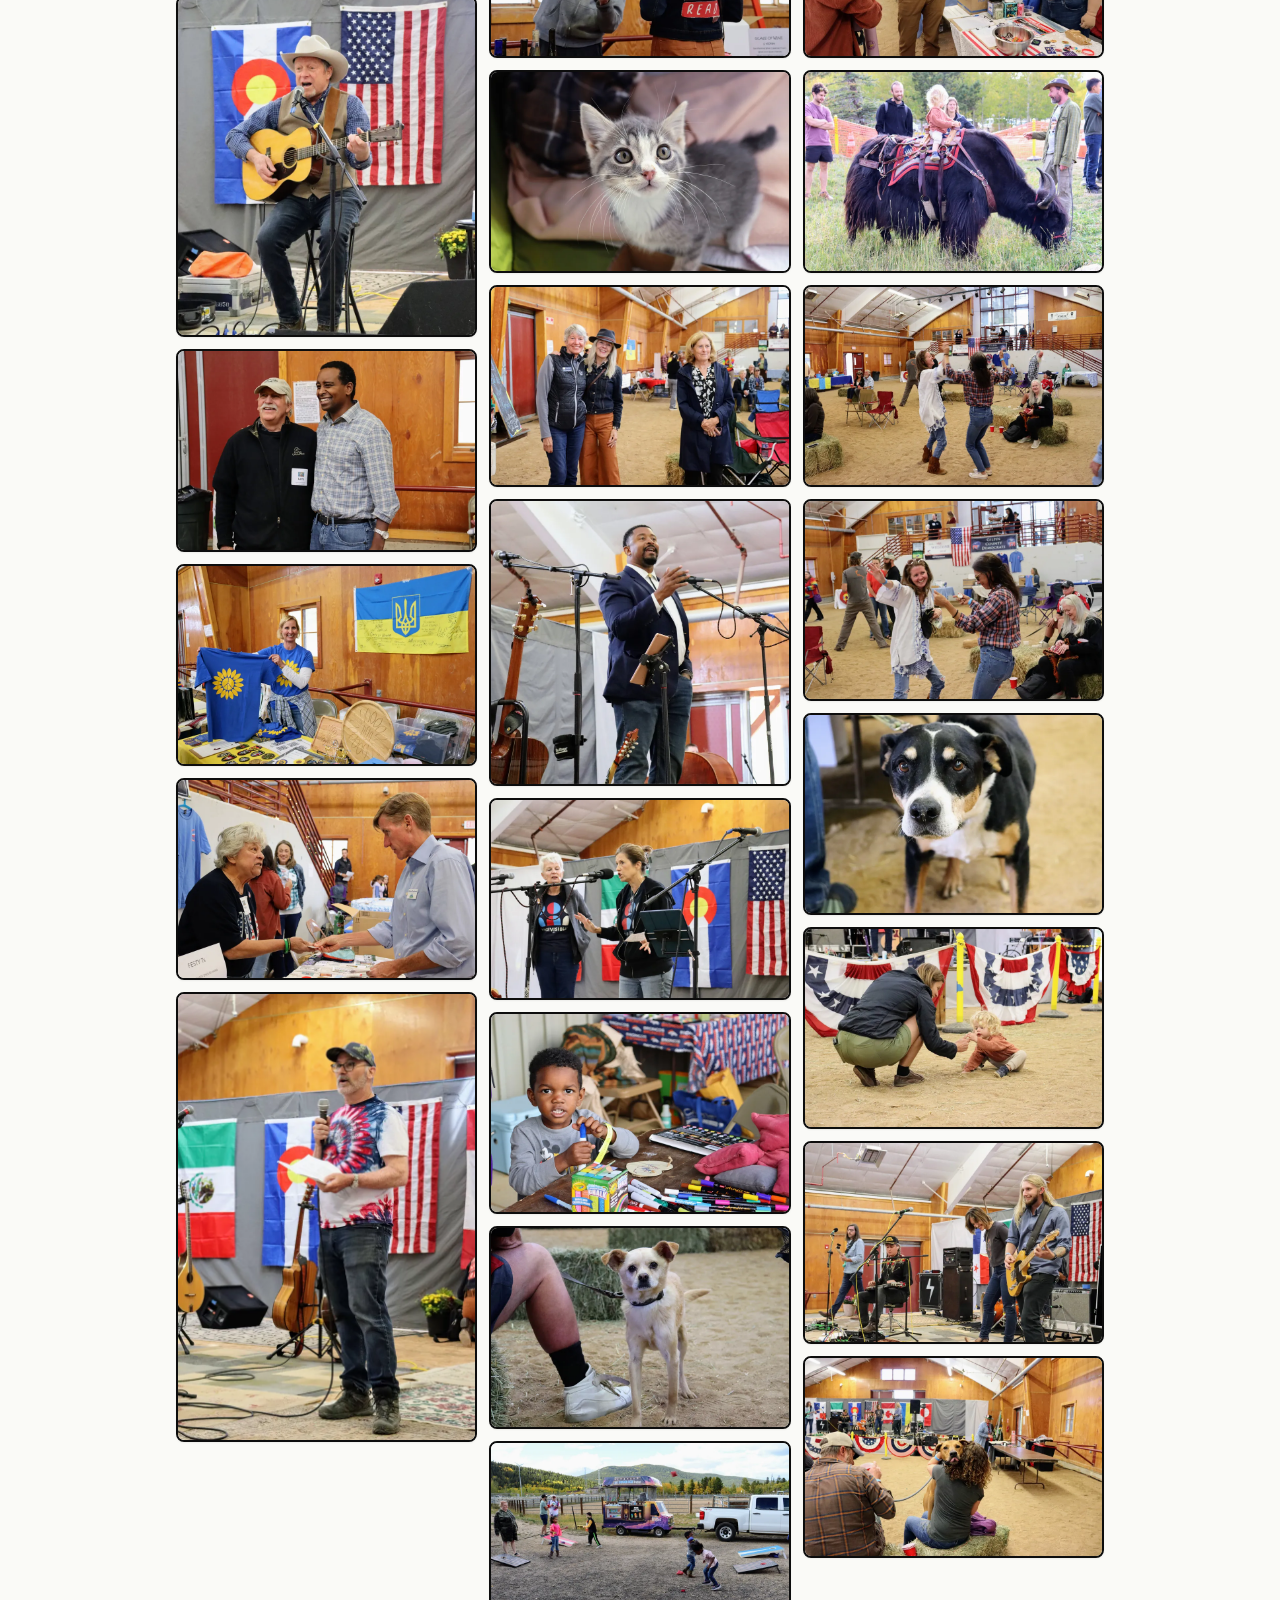
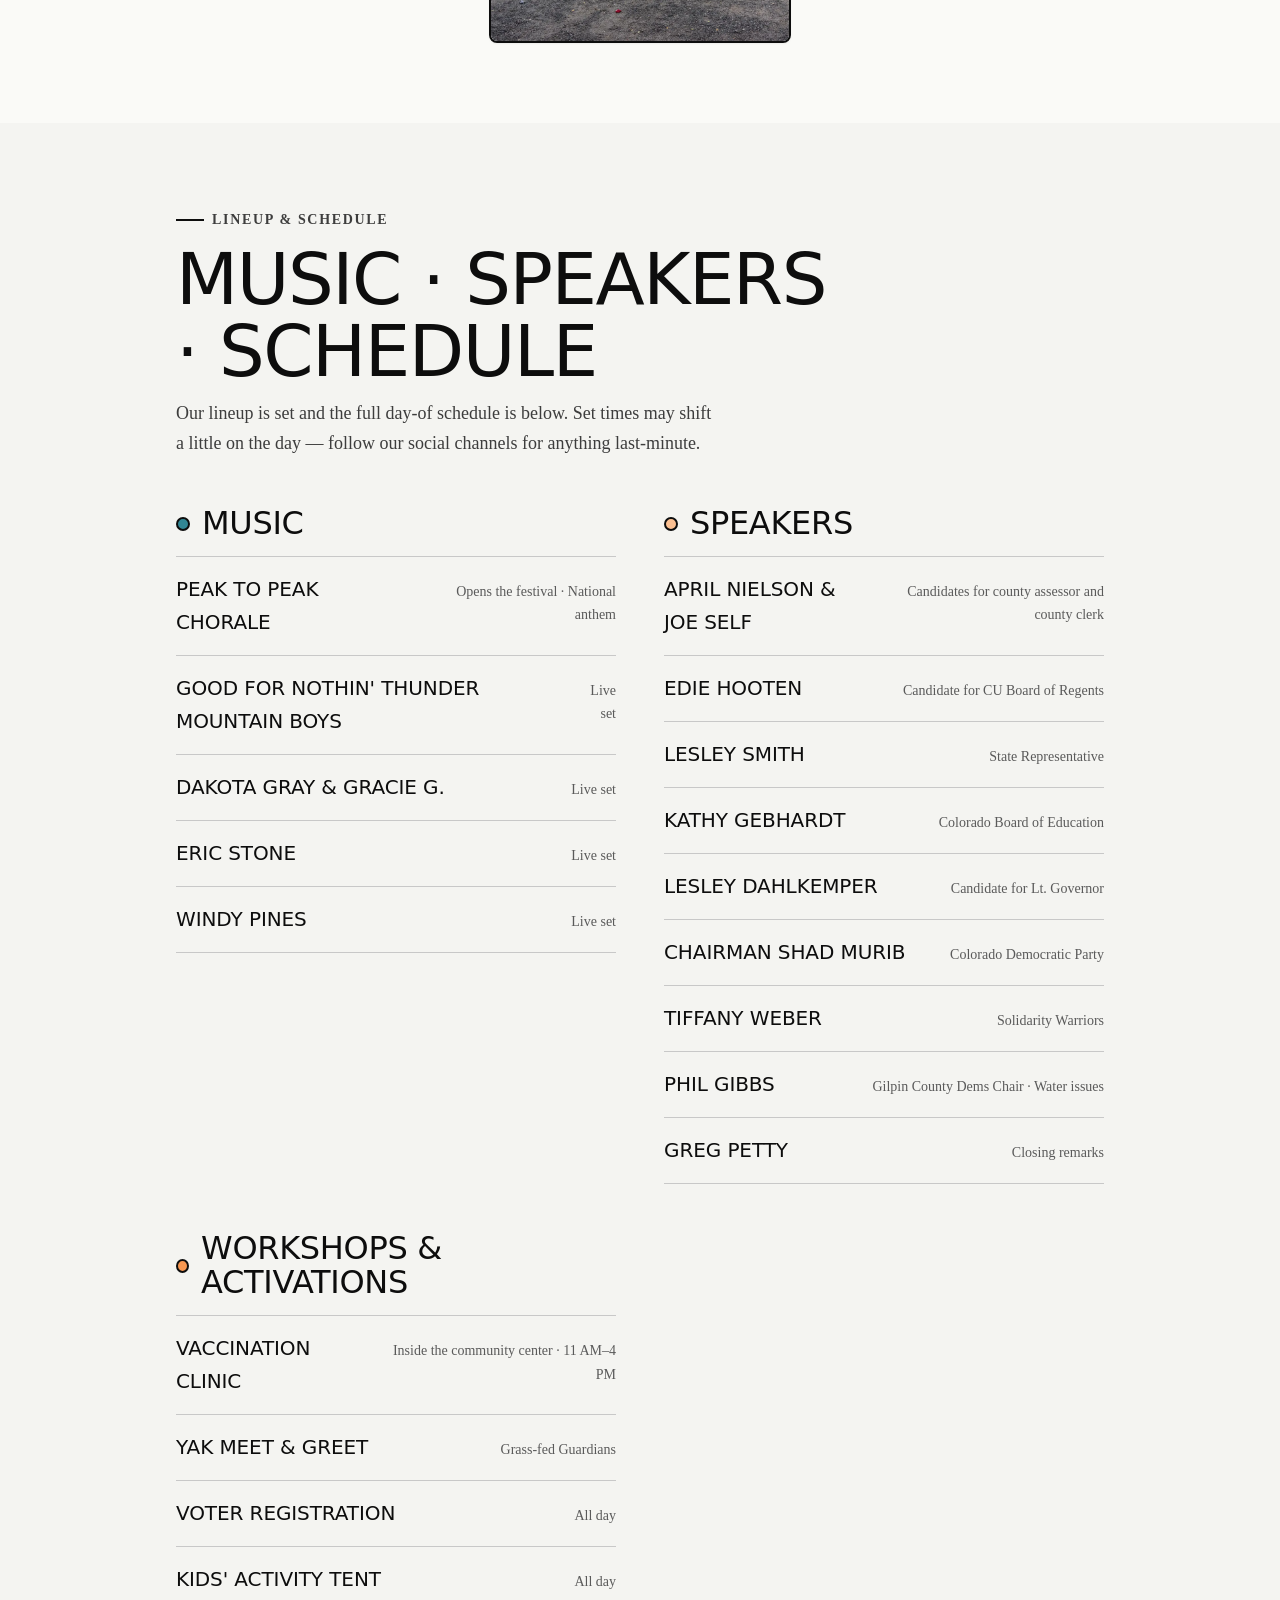
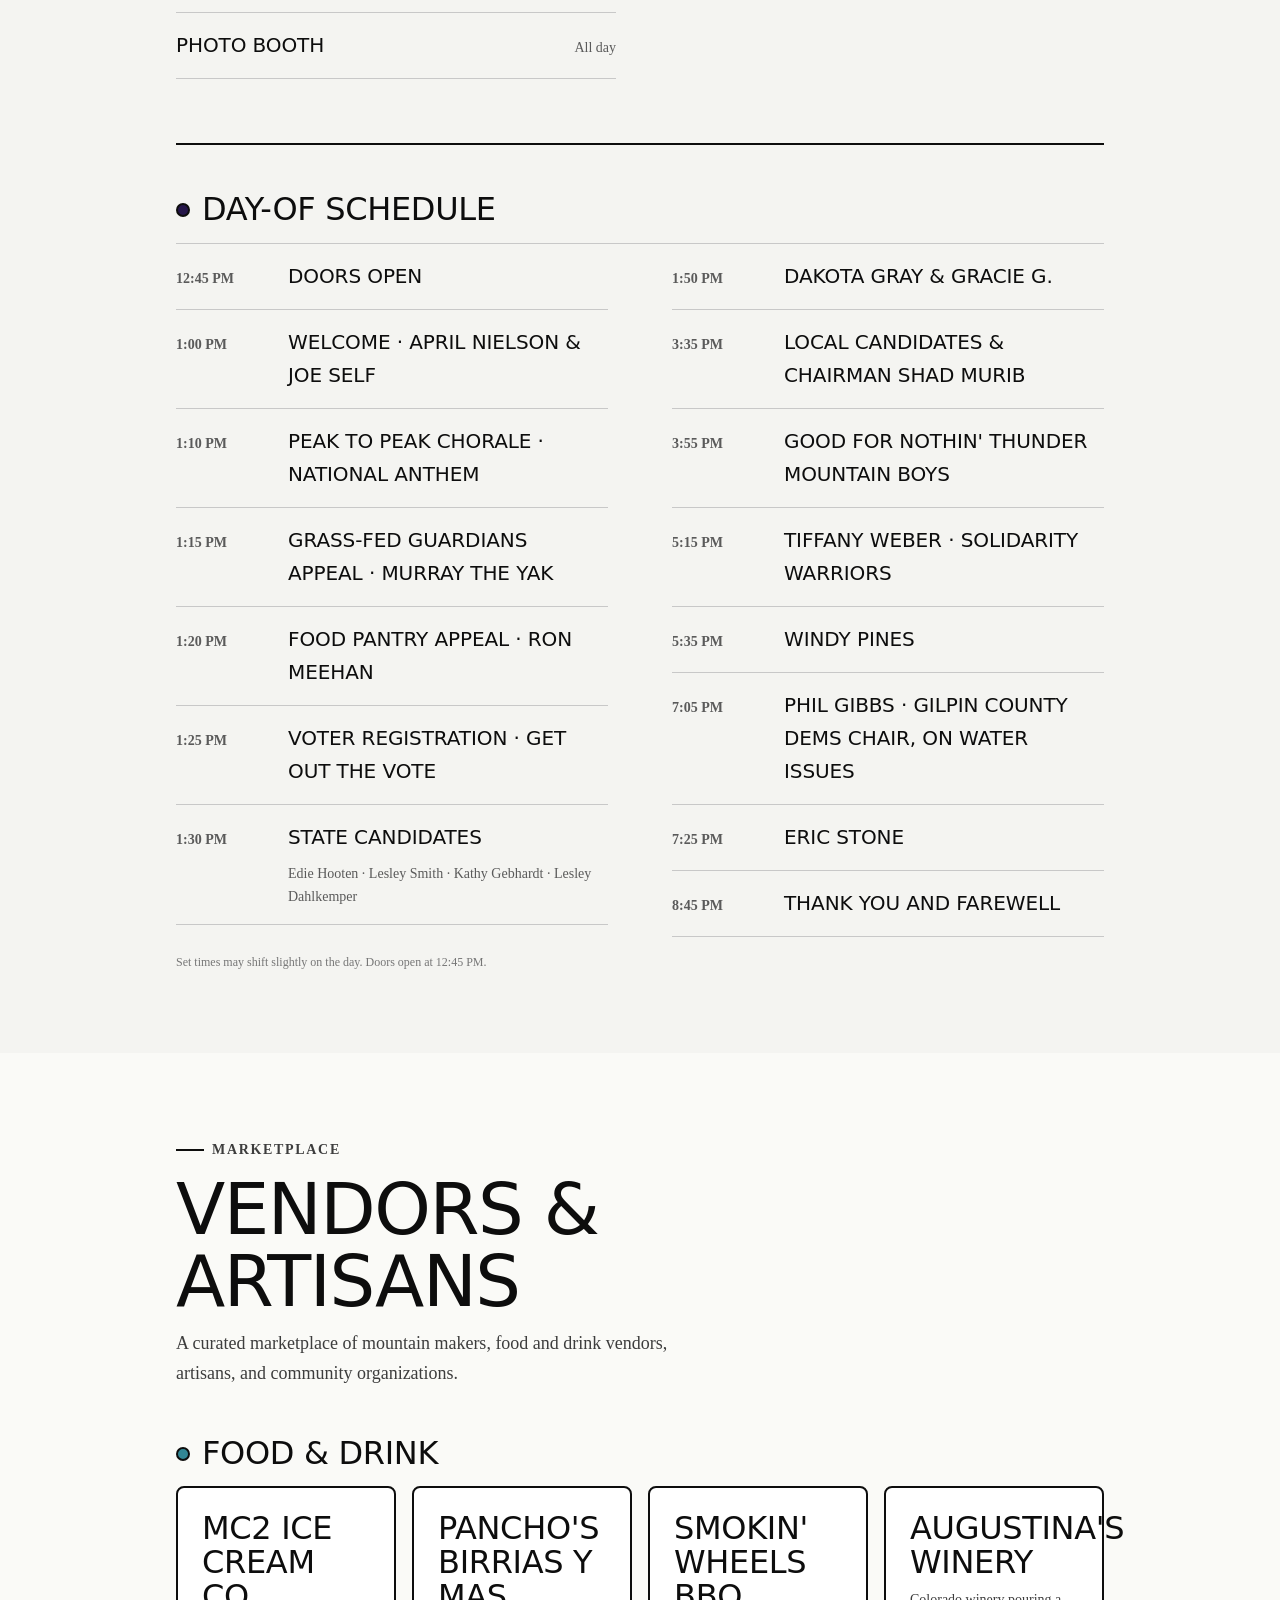
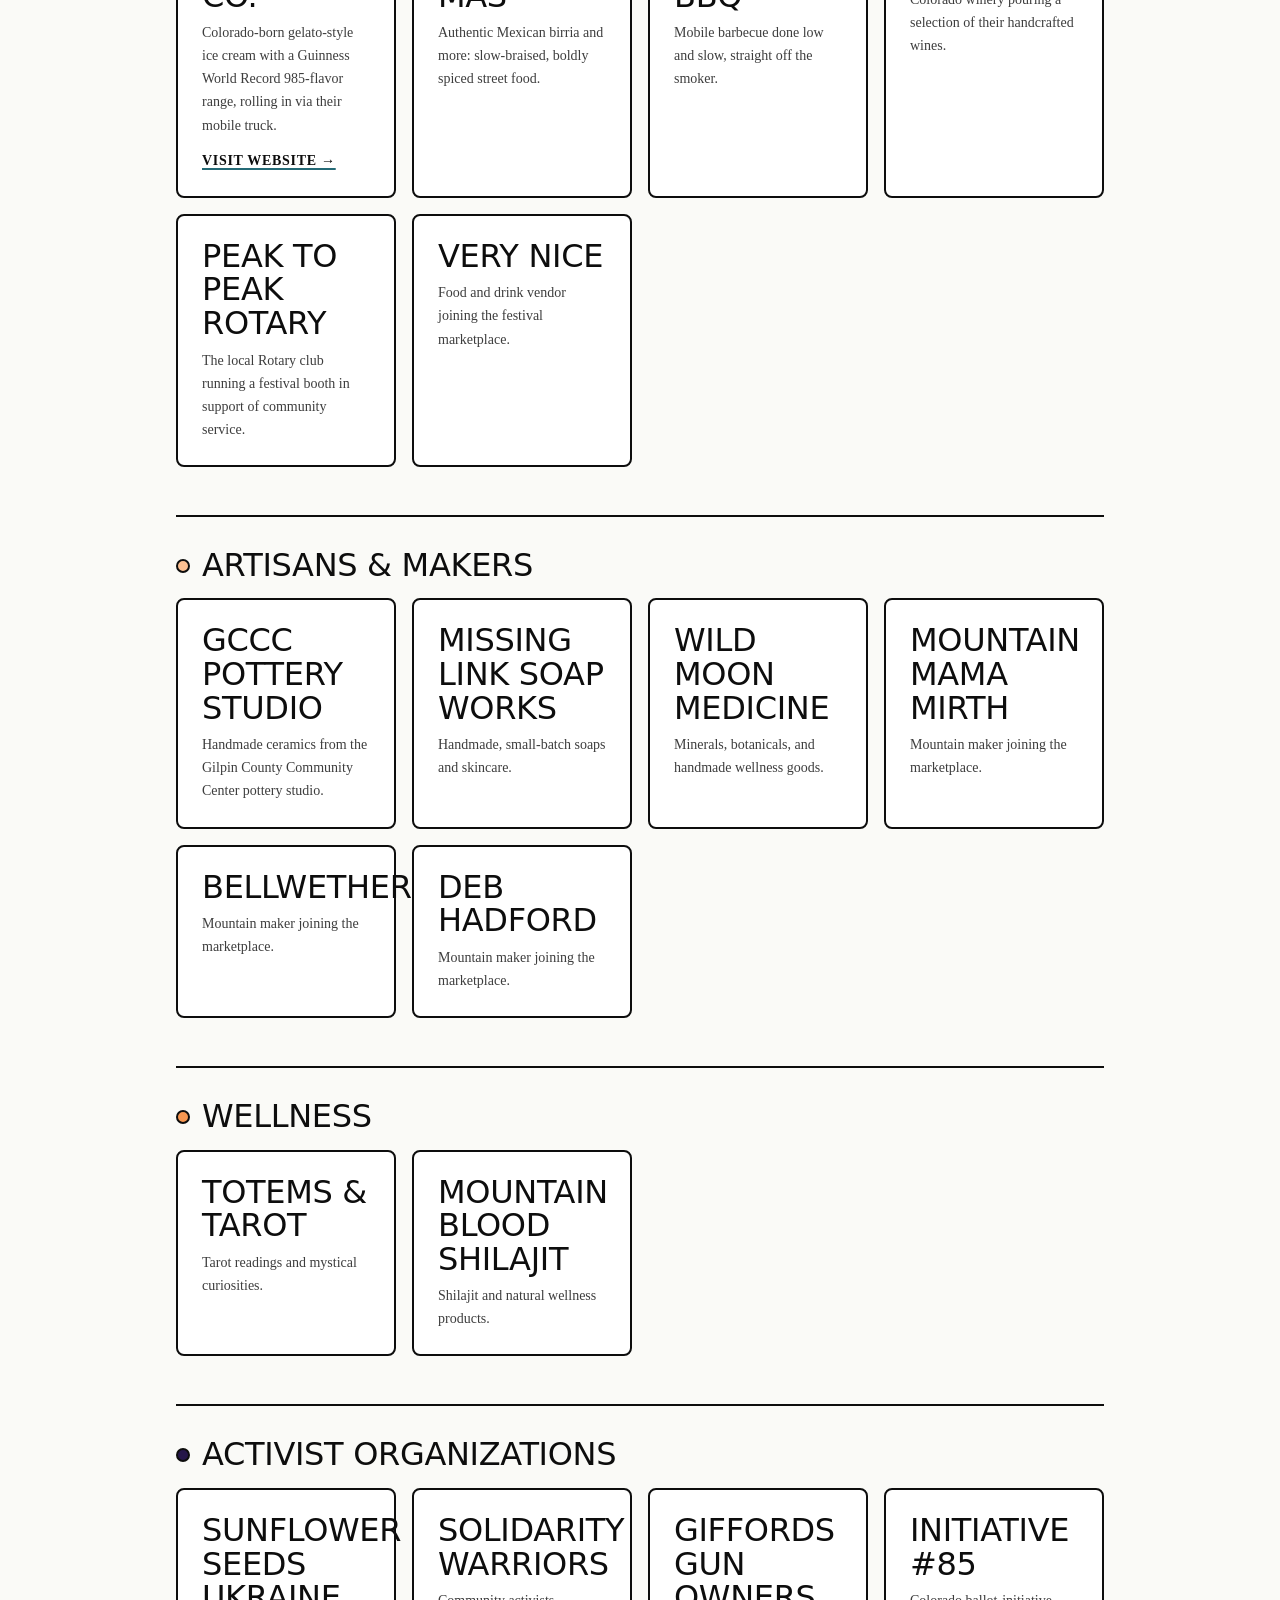
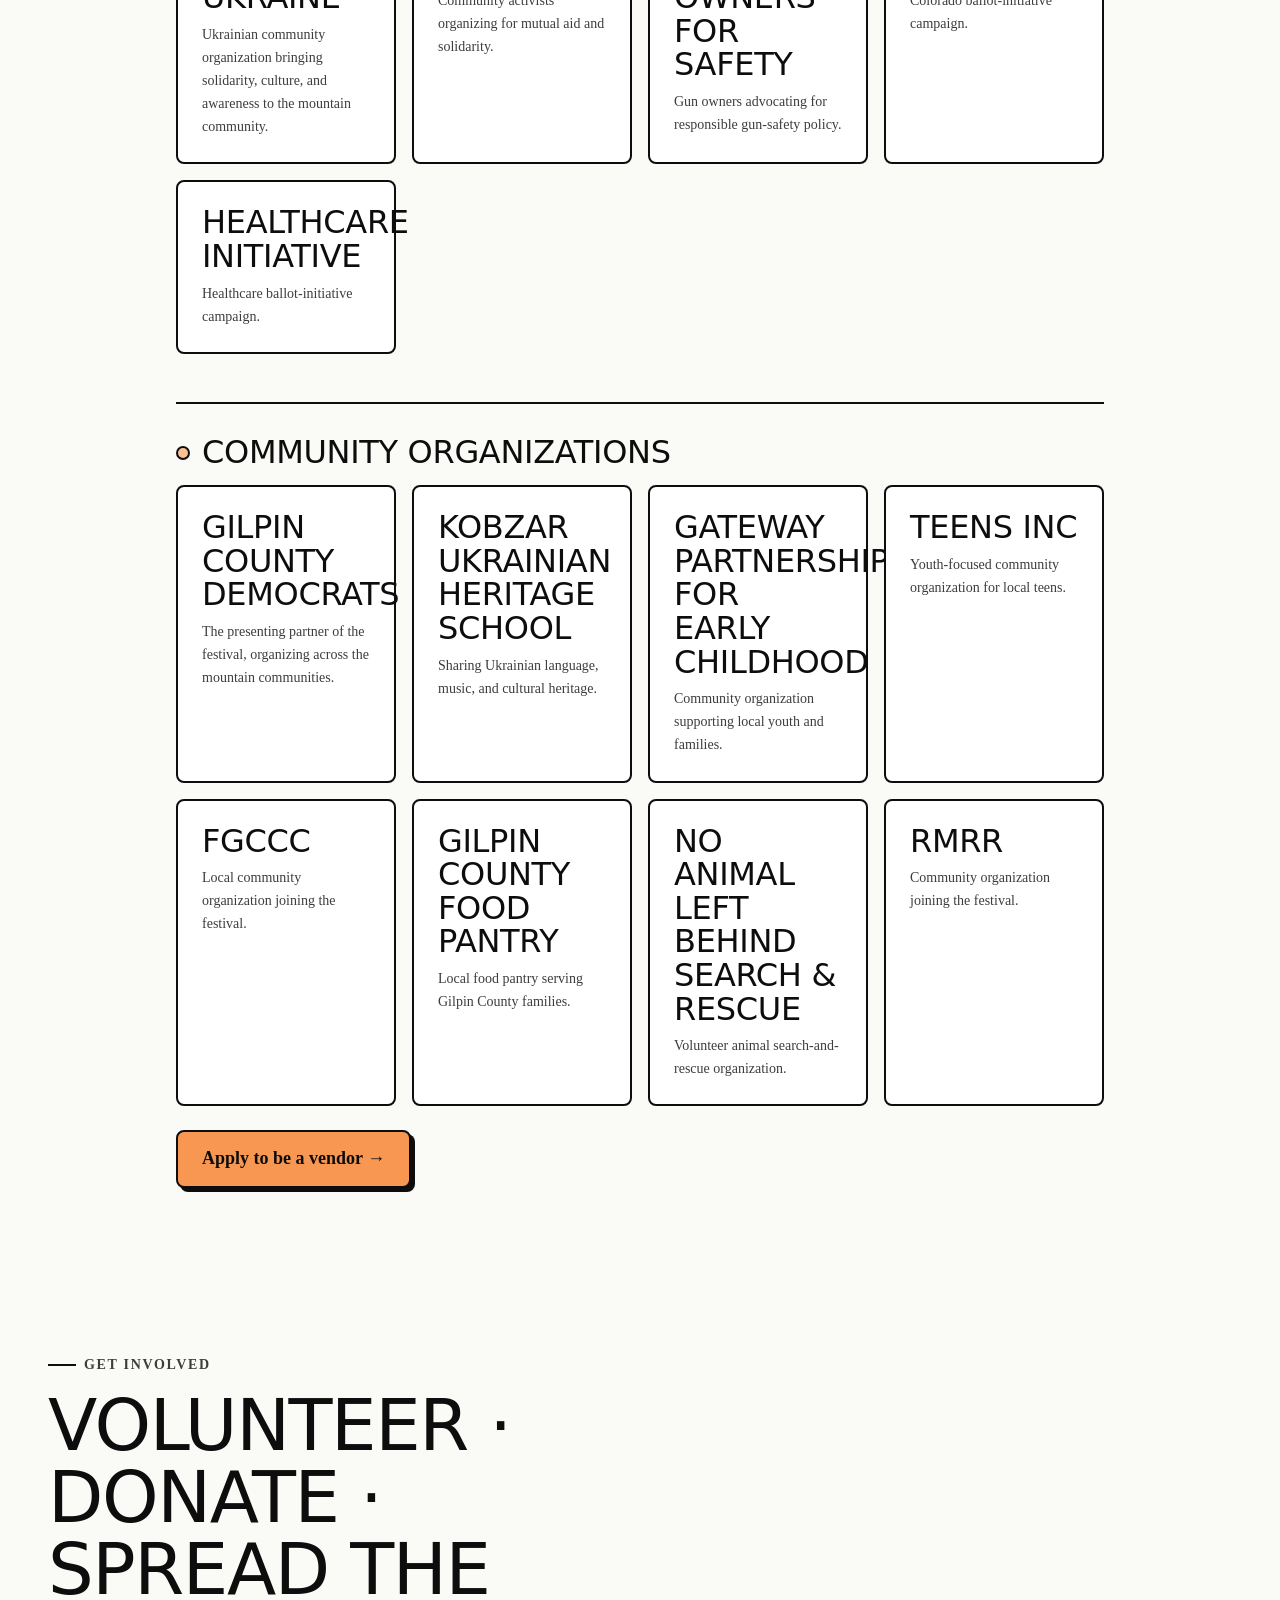
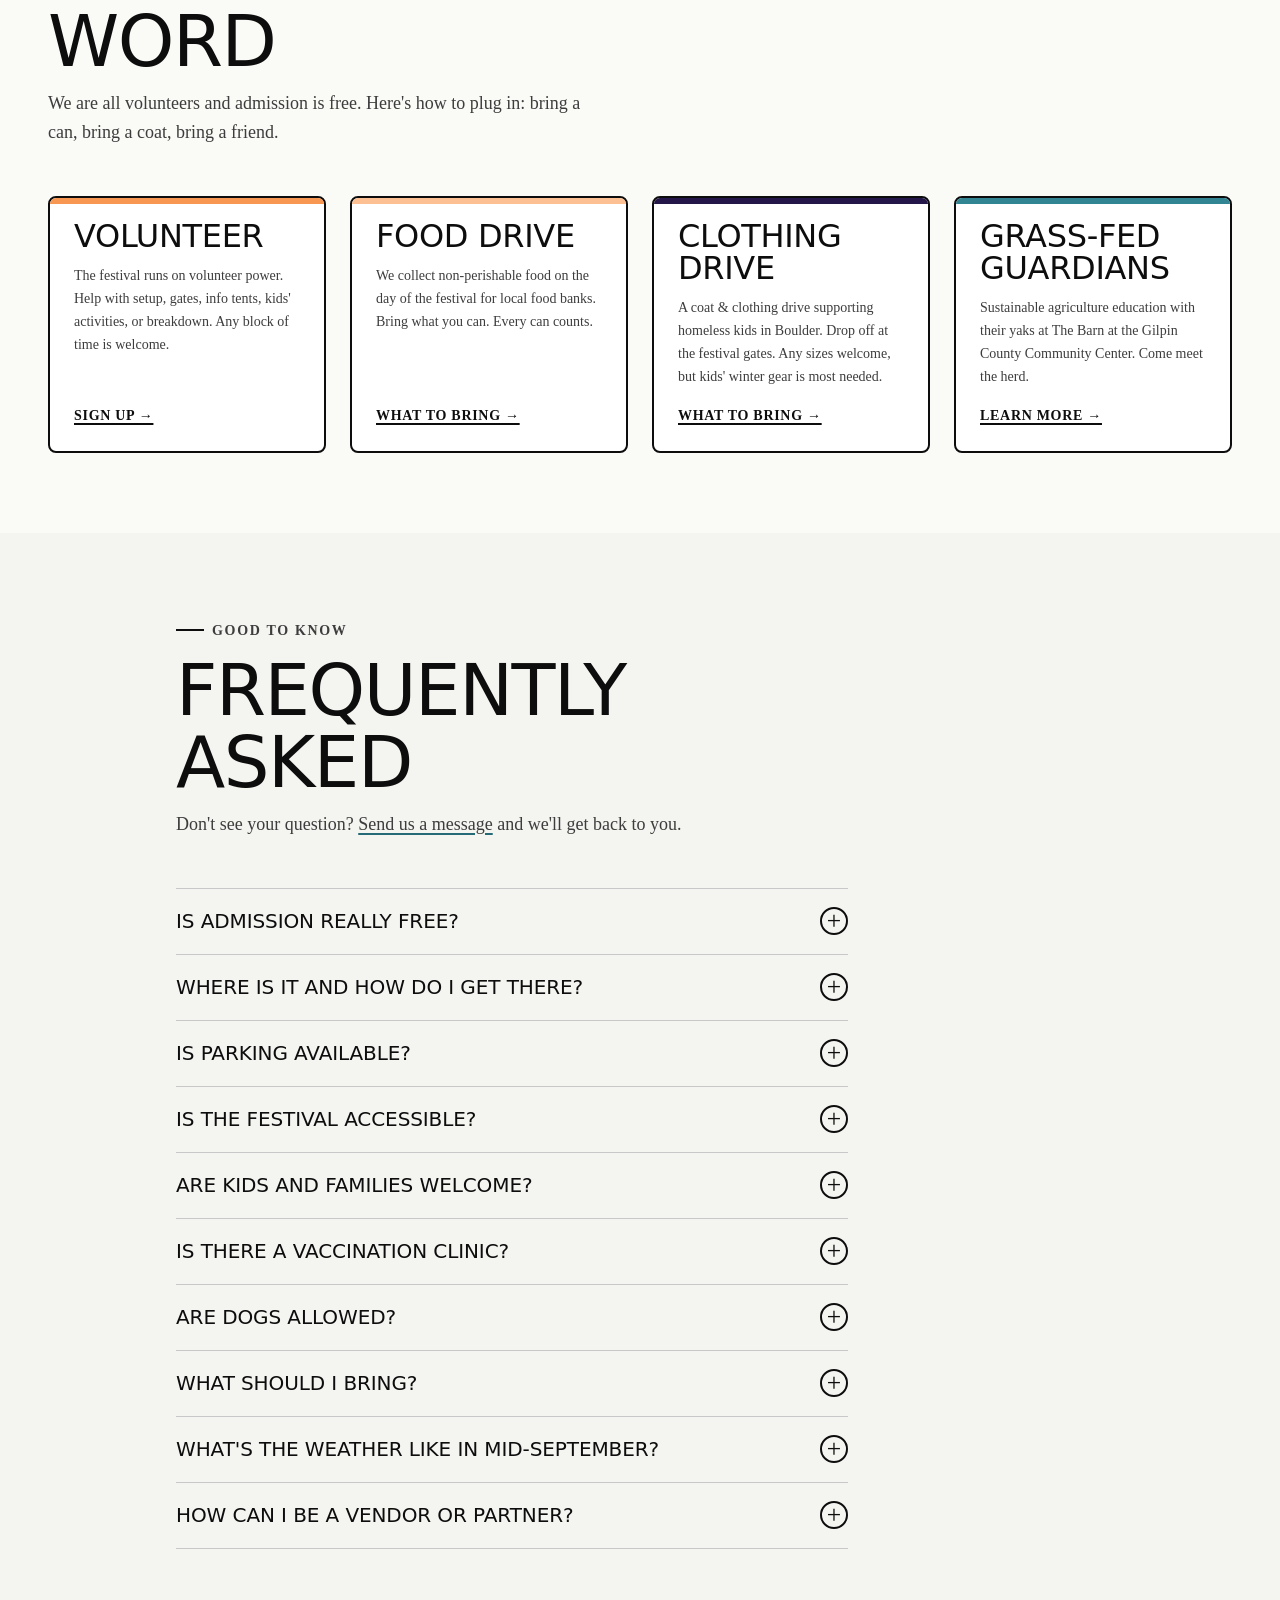
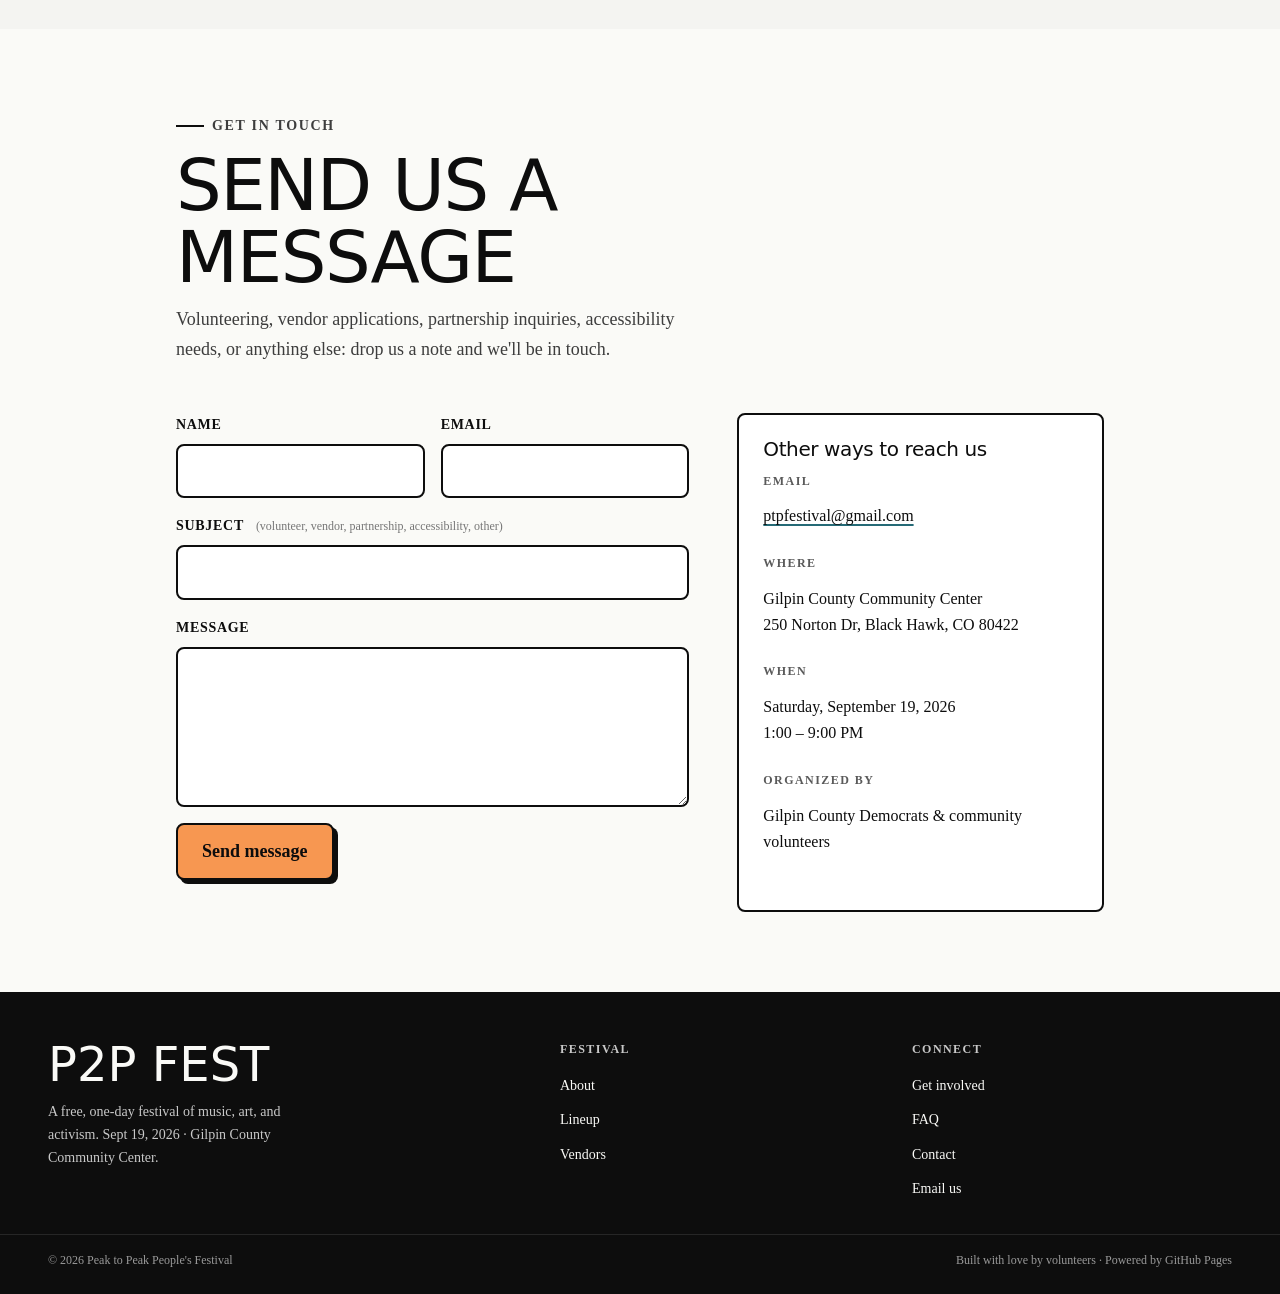
==== commit 25369fbf: "Revise schedule and name the four state candidates Second run-of-show from the coordinator, which sh" ====
--- a/index.html
+++ b/index.html
@@ -254,6 +254,10 @@
             <h3 class="lineup-group__title">Speakers</h3>
             <ul class="lineup-group__list">
               <li><span class="name">April Nielson &amp; Joe Self</span><span class="meta">Candidates for county assessor and county clerk</span></li>
+              <li><span class="name">Edie Hooten</span><span class="meta">Candidate for CU Board of Regents</span></li>
+              <li><span class="name">Lesley Smith</span><span class="meta">State Representative</span></li>
+              <li><span class="name">Kathy Gebhardt</span><span class="meta">Colorado Board of Education</span></li>
+              <li><span class="name">Lesley Dahlkemper</span><span class="meta">Candidate for Lt. Governor</span></li>
               <li><span class="name">Chairman Shad Murib</span><span class="meta">Colorado Democratic Party</span></li>
               <li><span class="name">Tiffany Weber</span><span class="meta">Solidarity Warriors</span></li>
               <li><span class="name">Phil Gibbs</span><span class="meta">Gilpin County Dems Chair &middot; Water issues</span></li>
@@ -283,15 +287,14 @@
             <li><span class="schedule__time">1:15 PM</span><span class="schedule__event">Grass-fed Guardians appeal &middot; Murray the Yak</span></li>
             <li><span class="schedule__time">1:20 PM</span><span class="schedule__event">Food pantry appeal &middot; Ron Meehan</span></li>
             <li><span class="schedule__time">1:25 PM</span><span class="schedule__event">Voter registration &middot; Get out the vote</span></li>
-            <li><span class="schedule__time">1:30 PM</span><span class="schedule__event">State candidate introductions</span></li>
-            <li><span class="schedule__time">1:45 PM</span><span class="schedule__event">Dakota Gray &amp; Gracie G.</span></li>
-            <li><span class="schedule__time">3:15 PM</span><span class="schedule__event">Local candidate introductions</span></li>
-            <li><span class="schedule__time">3:25 PM</span><span class="schedule__event">Chairman Shad Murib</span></li>
-            <li><span class="schedule__time">3:45 PM</span><span class="schedule__event">Good for Nothin' Thunder Mountain Boys</span></li>
-            <li><span class="schedule__time">5:05 PM</span><span class="schedule__event">Tiffany Weber &middot; Solidarity Warriors</span></li>
-            <li><span class="schedule__time">5:25 PM</span><span class="schedule__event">Windy Pines</span></li>
-            <li><span class="schedule__time">7:00 PM</span><span class="schedule__event">Phil Gibbs &middot; Gilpin County Dems Chair, on water issues</span></li>
-            <li><span class="schedule__time">7:20 PM</span><span class="schedule__event">Eric Stone</span></li>
+            <li><span class="schedule__time">1:30 PM</span><span class="schedule__event">State candidates<span class="schedule__detail">Edie Hooten &middot; Lesley Smith &middot; Kathy Gebhardt &middot; Lesley Dahlkemper</span></span></li>
+            <li><span class="schedule__time">1:50 PM</span><span class="schedule__event">Dakota Gray &amp; Gracie G.</span></li>
+            <li><span class="schedule__time">3:35 PM</span><span class="schedule__event">Local candidates &amp; Chairman Shad Murib</span></li>
+            <li><span class="schedule__time">3:55 PM</span><span class="schedule__event">Good for Nothin' Thunder Mountain Boys</span></li>
+            <li><span class="schedule__time">5:15 PM</span><span class="schedule__event">Tiffany Weber &middot; Solidarity Warriors</span></li>
+            <li><span class="schedule__time">5:35 PM</span><span class="schedule__event">Windy Pines</span></li>
+            <li><span class="schedule__time">7:05 PM</span><span class="schedule__event">Phil Gibbs &middot; Gilpin County Dems Chair, on water issues</span></li>
+            <li><span class="schedule__time">7:25 PM</span><span class="schedule__event">Eric Stone</span></li>
             <li><span class="schedule__time">8:45 PM</span><span class="schedule__event">Thank you and farewell</span></li>
           </ul>
           <p class="schedule__note">
--- a/assets/css/styles.css
+++ b/assets/css/styles.css
@@ -694,6 +694,16 @@
   text-transform: uppercase;
   letter-spacing: -0.005em;
 }
+.schedule__detail {
+  display: block;
+  font-family: var(--font-body);
+  font-size: var(--fs-sm);
+  font-weight: 400;
+  text-transform: none;
+  letter-spacing: normal;
+  color: var(--gray-600);
+  margin-top: var(--space-2);
+}
 .schedule__note {
   font-size: var(--fs-xs);
   color: var(--gray-500);
@@ -731,7 +741,16 @@
   font-size: var(--fs-sm);
   color: var(--gray-600);
   text-align: right;
-  flex-shrink: 0;
+  min-width: 0;          /* long values wrap instead of overflowing the viewport */
+}
+/* Below this width a name + long meta cannot share a line; stack them. */
+@media (max-width: 560px) {
+  .lineup-group__list li {
+    flex-direction: column;
+    align-items: flex-start;
+    gap: var(--space-1);
+  }
+  .lineup-group__list .meta { text-align: left; }
 }
 .lineup-group__list .tba {
   color: var(--gray-500);
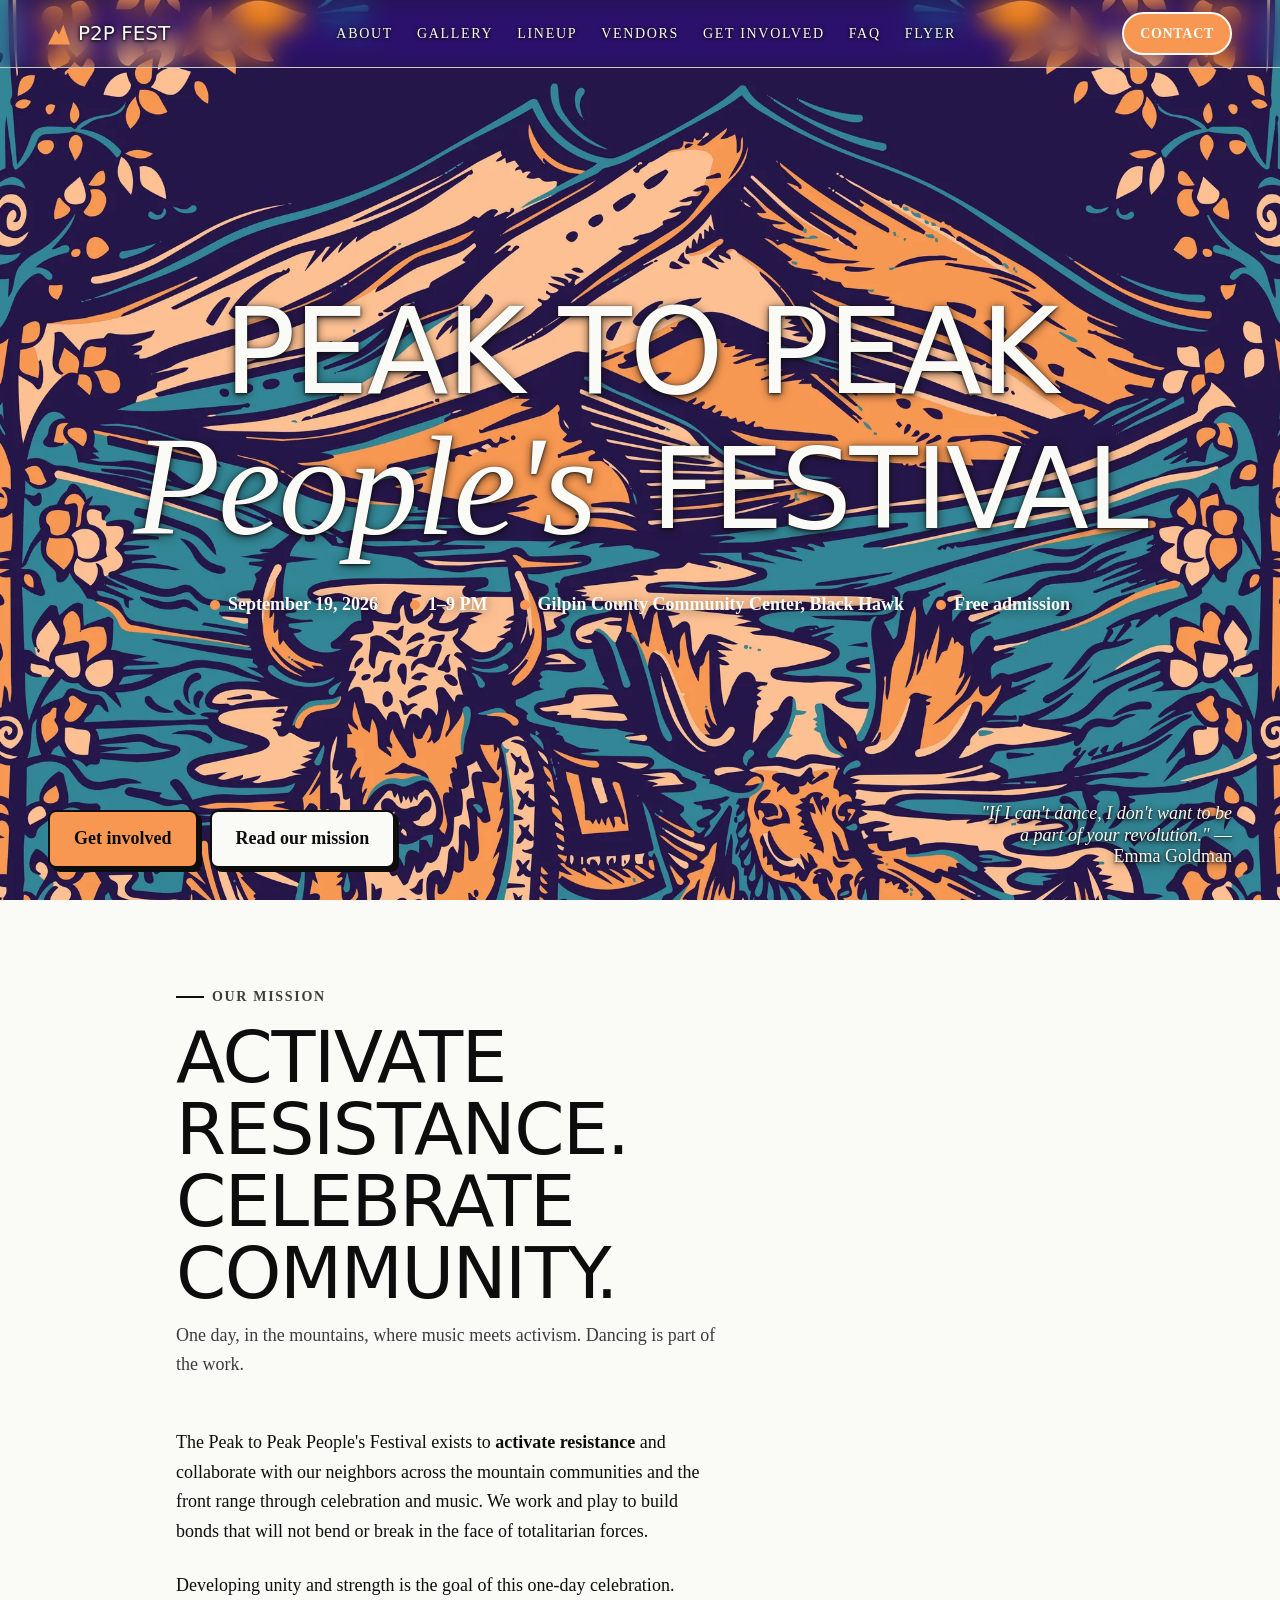
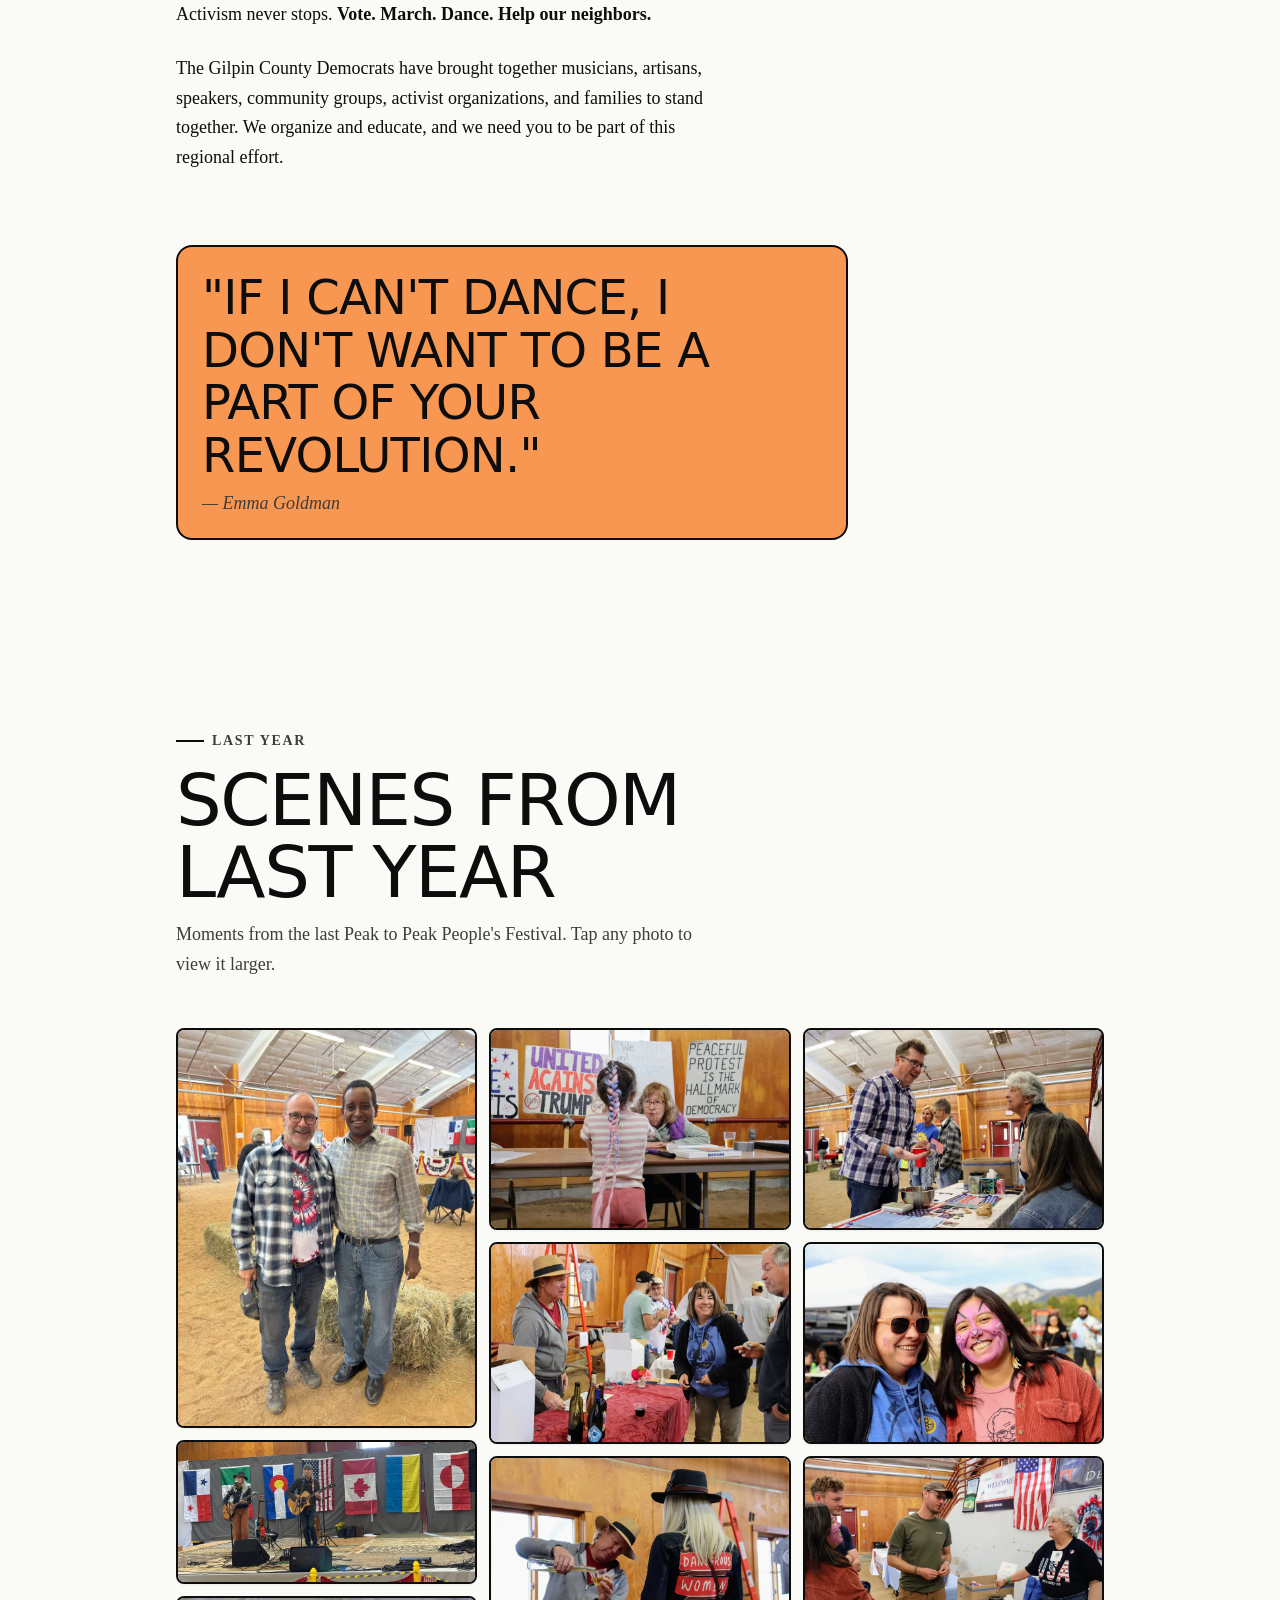
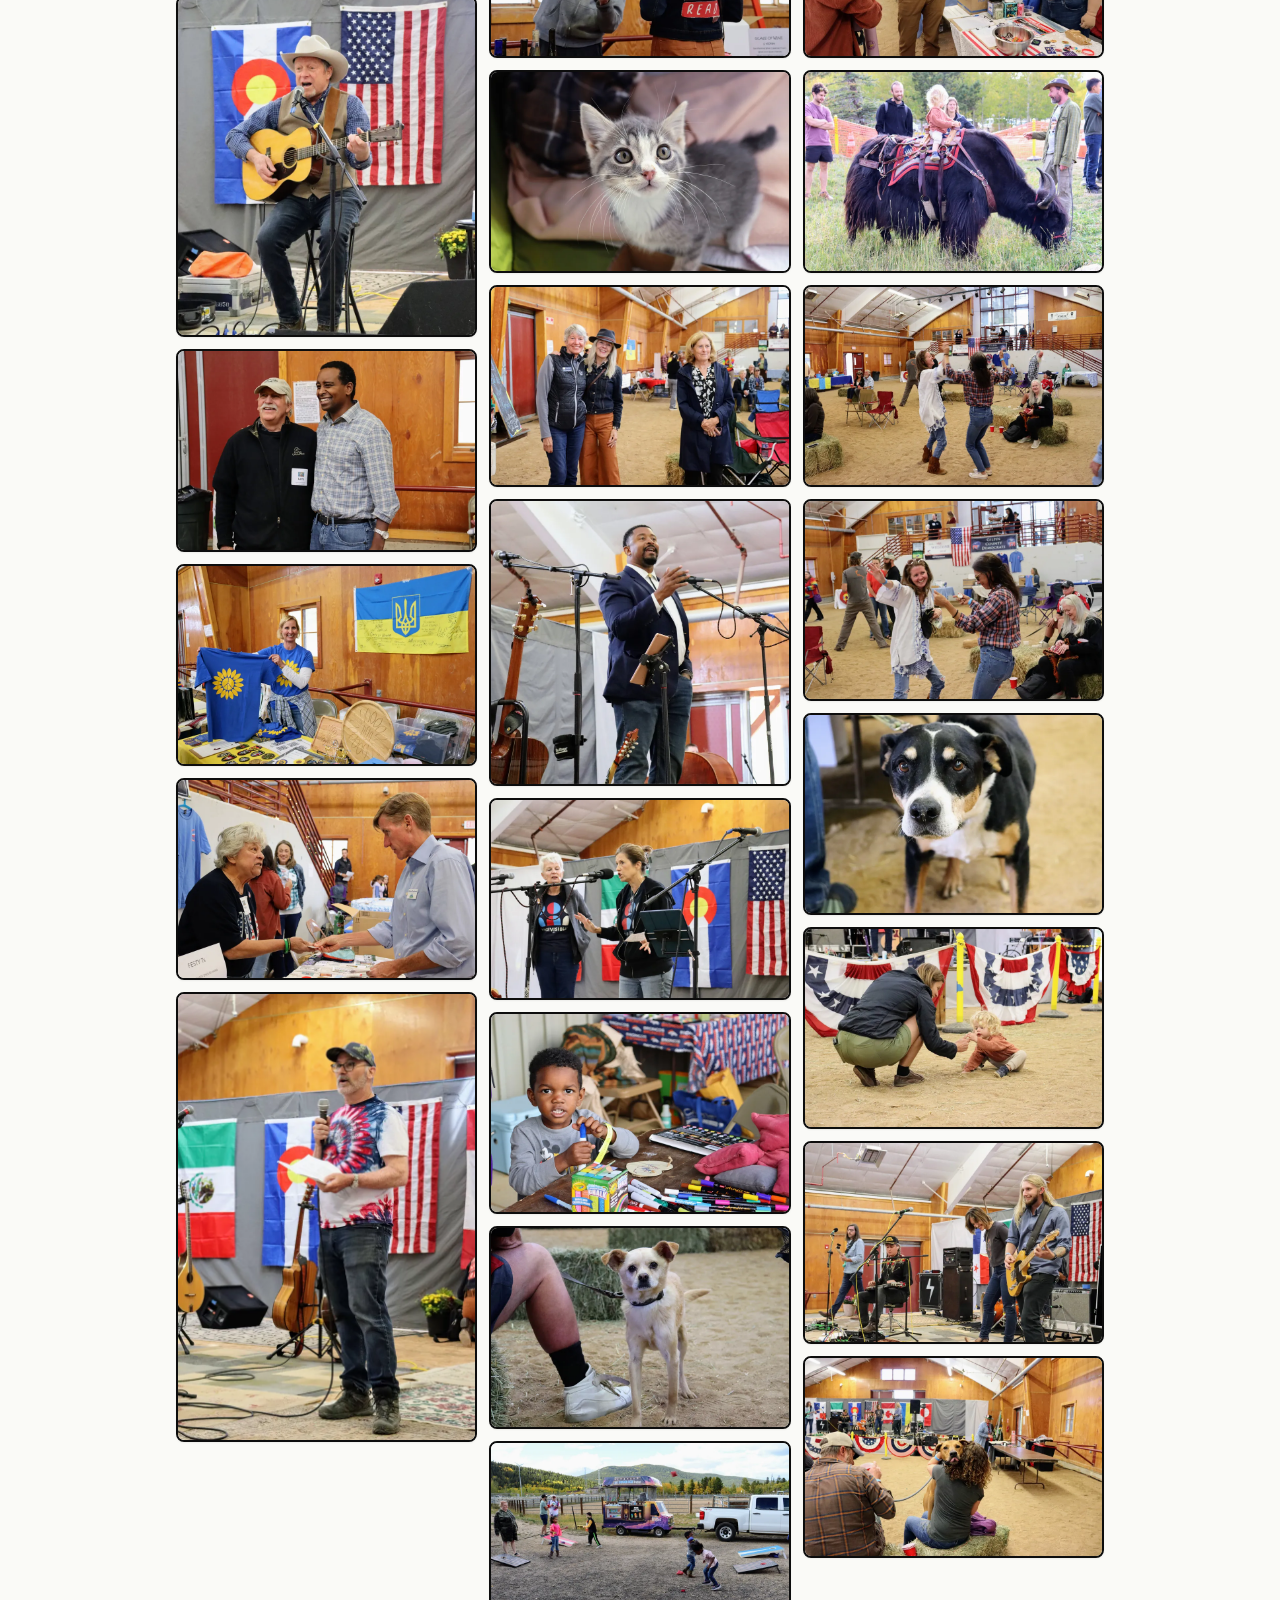
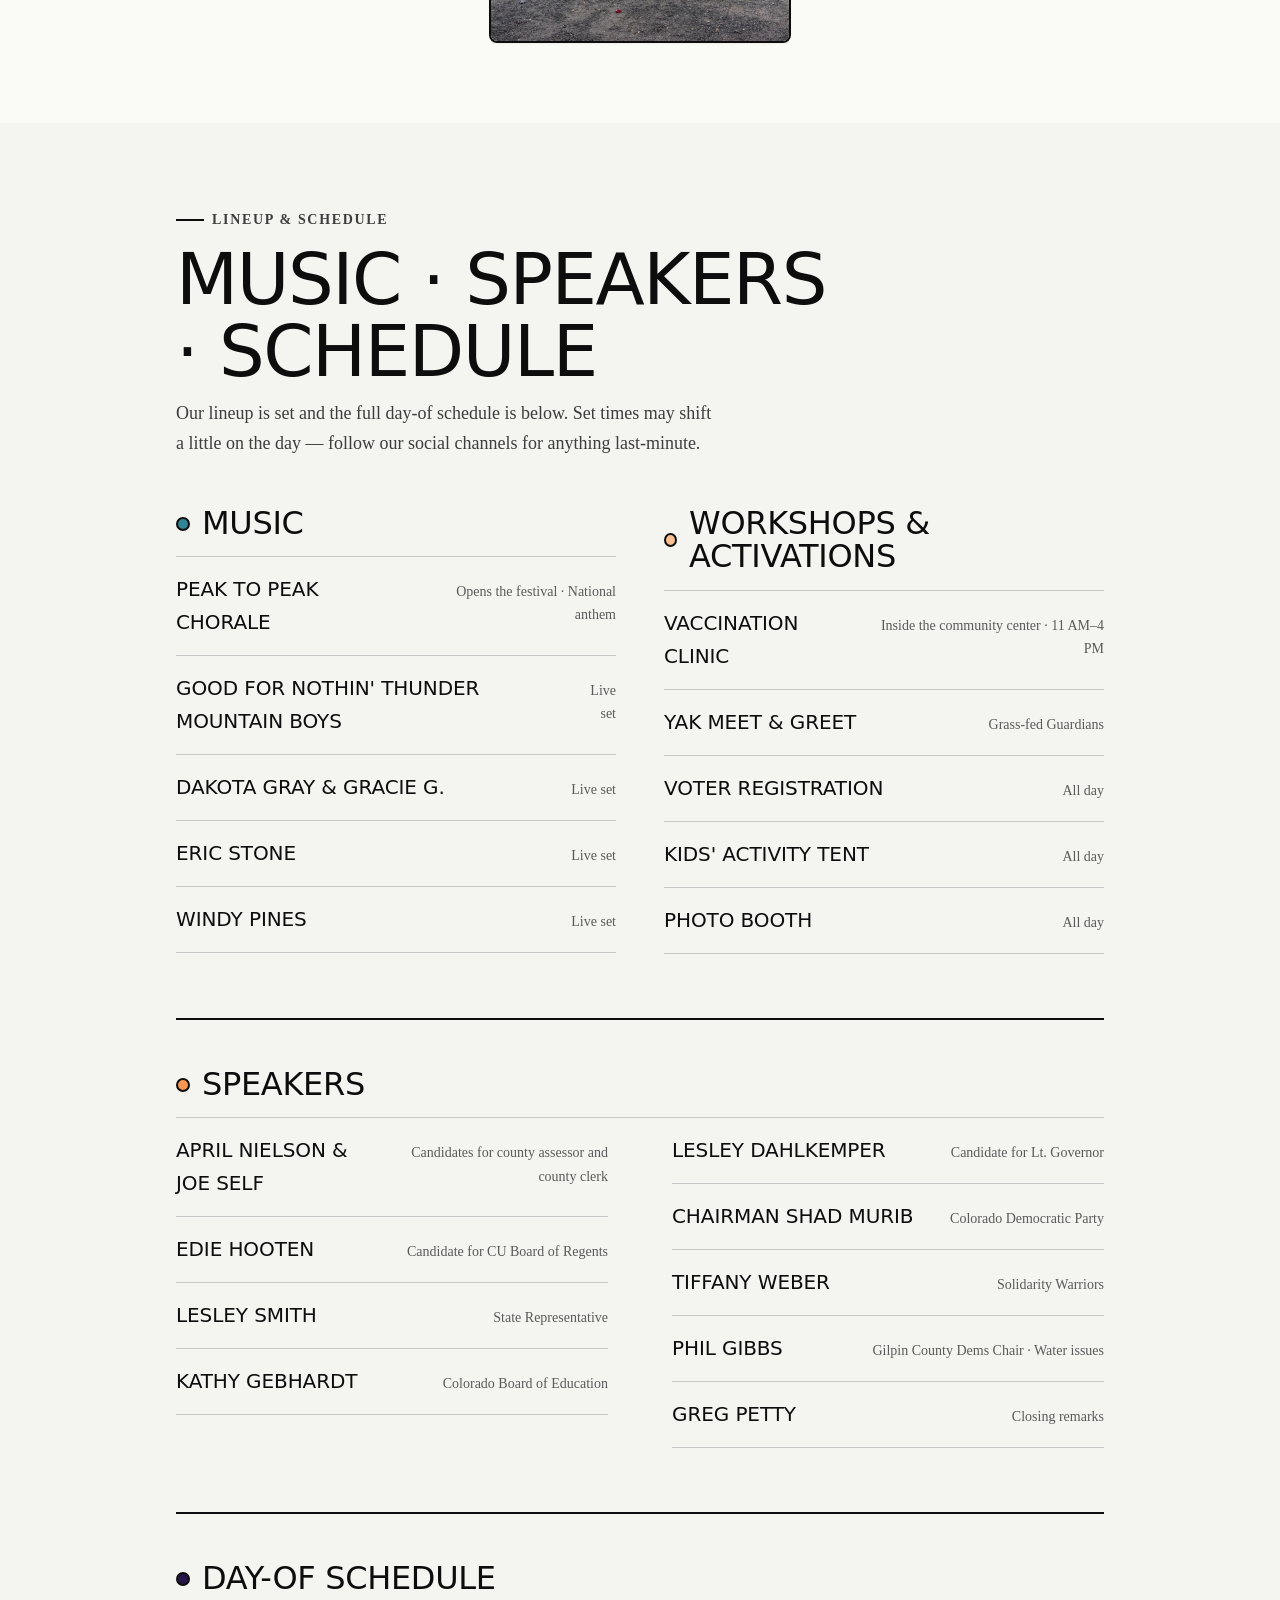
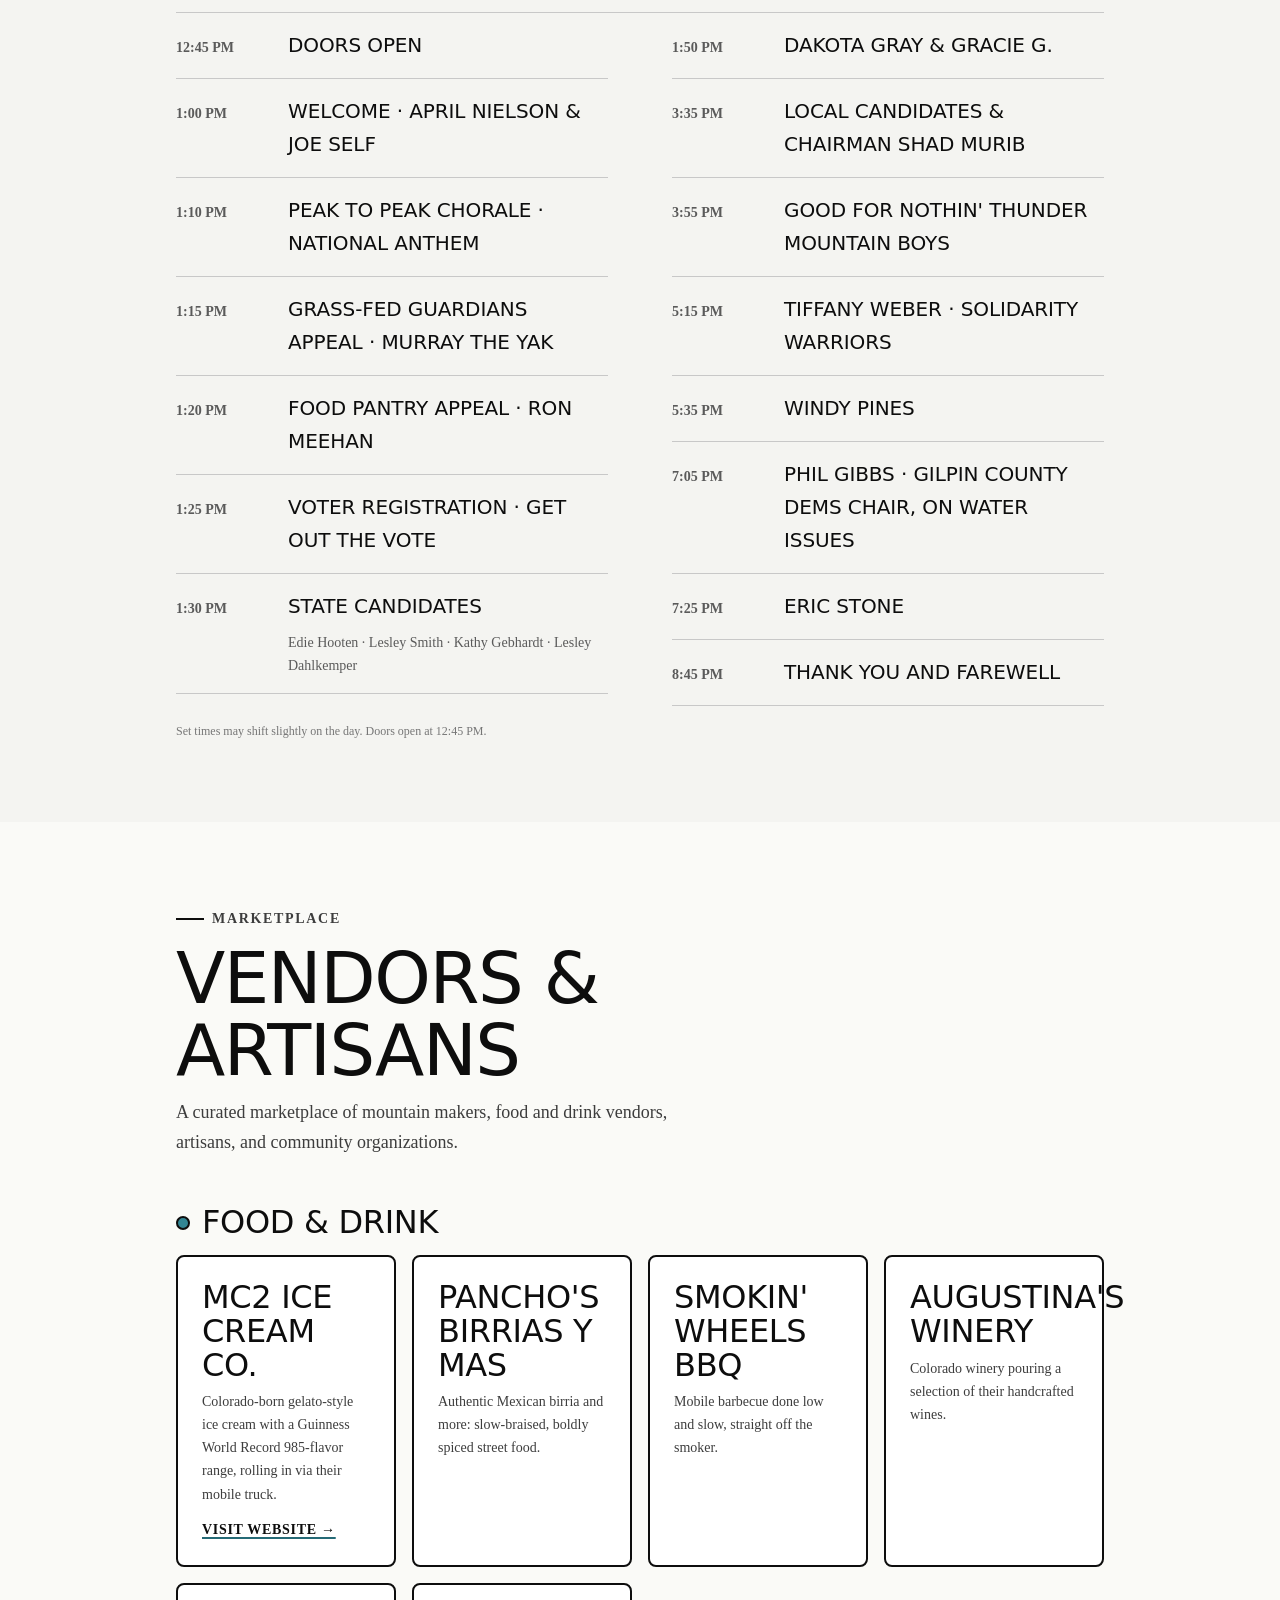
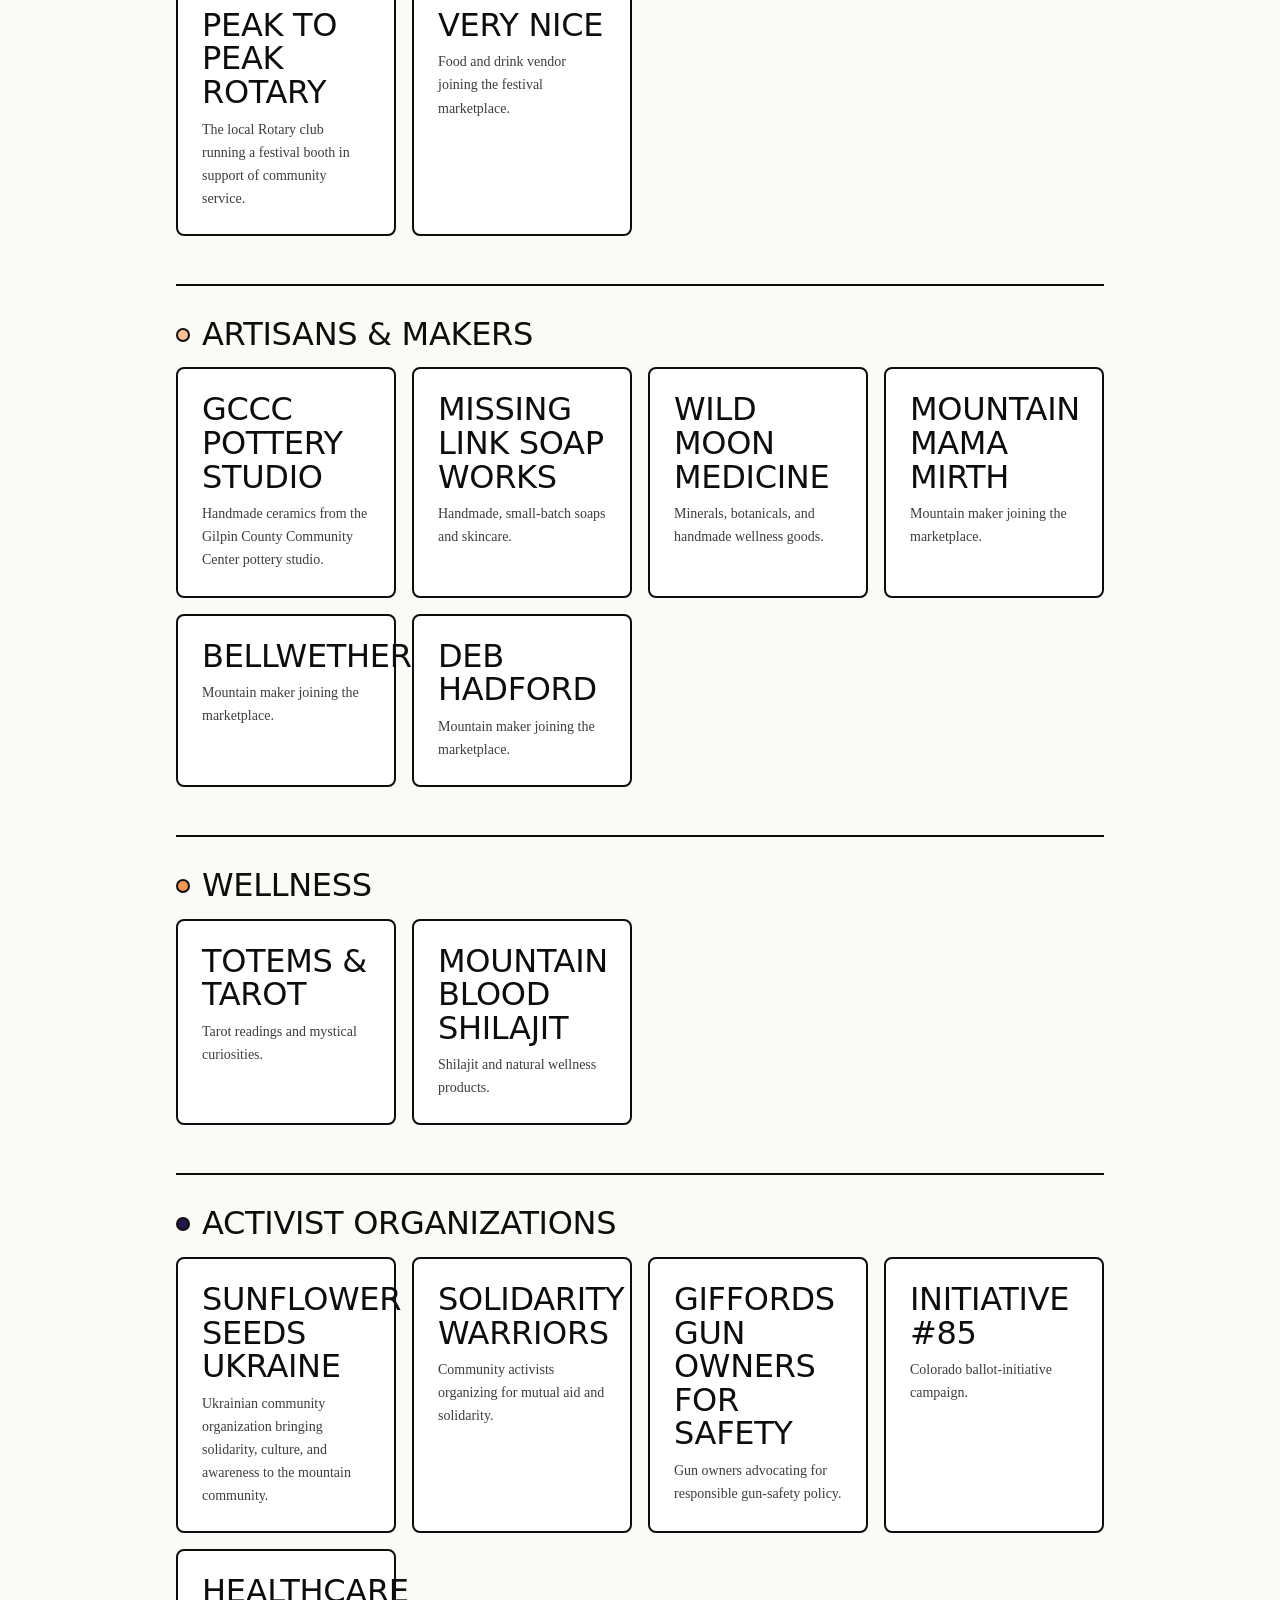
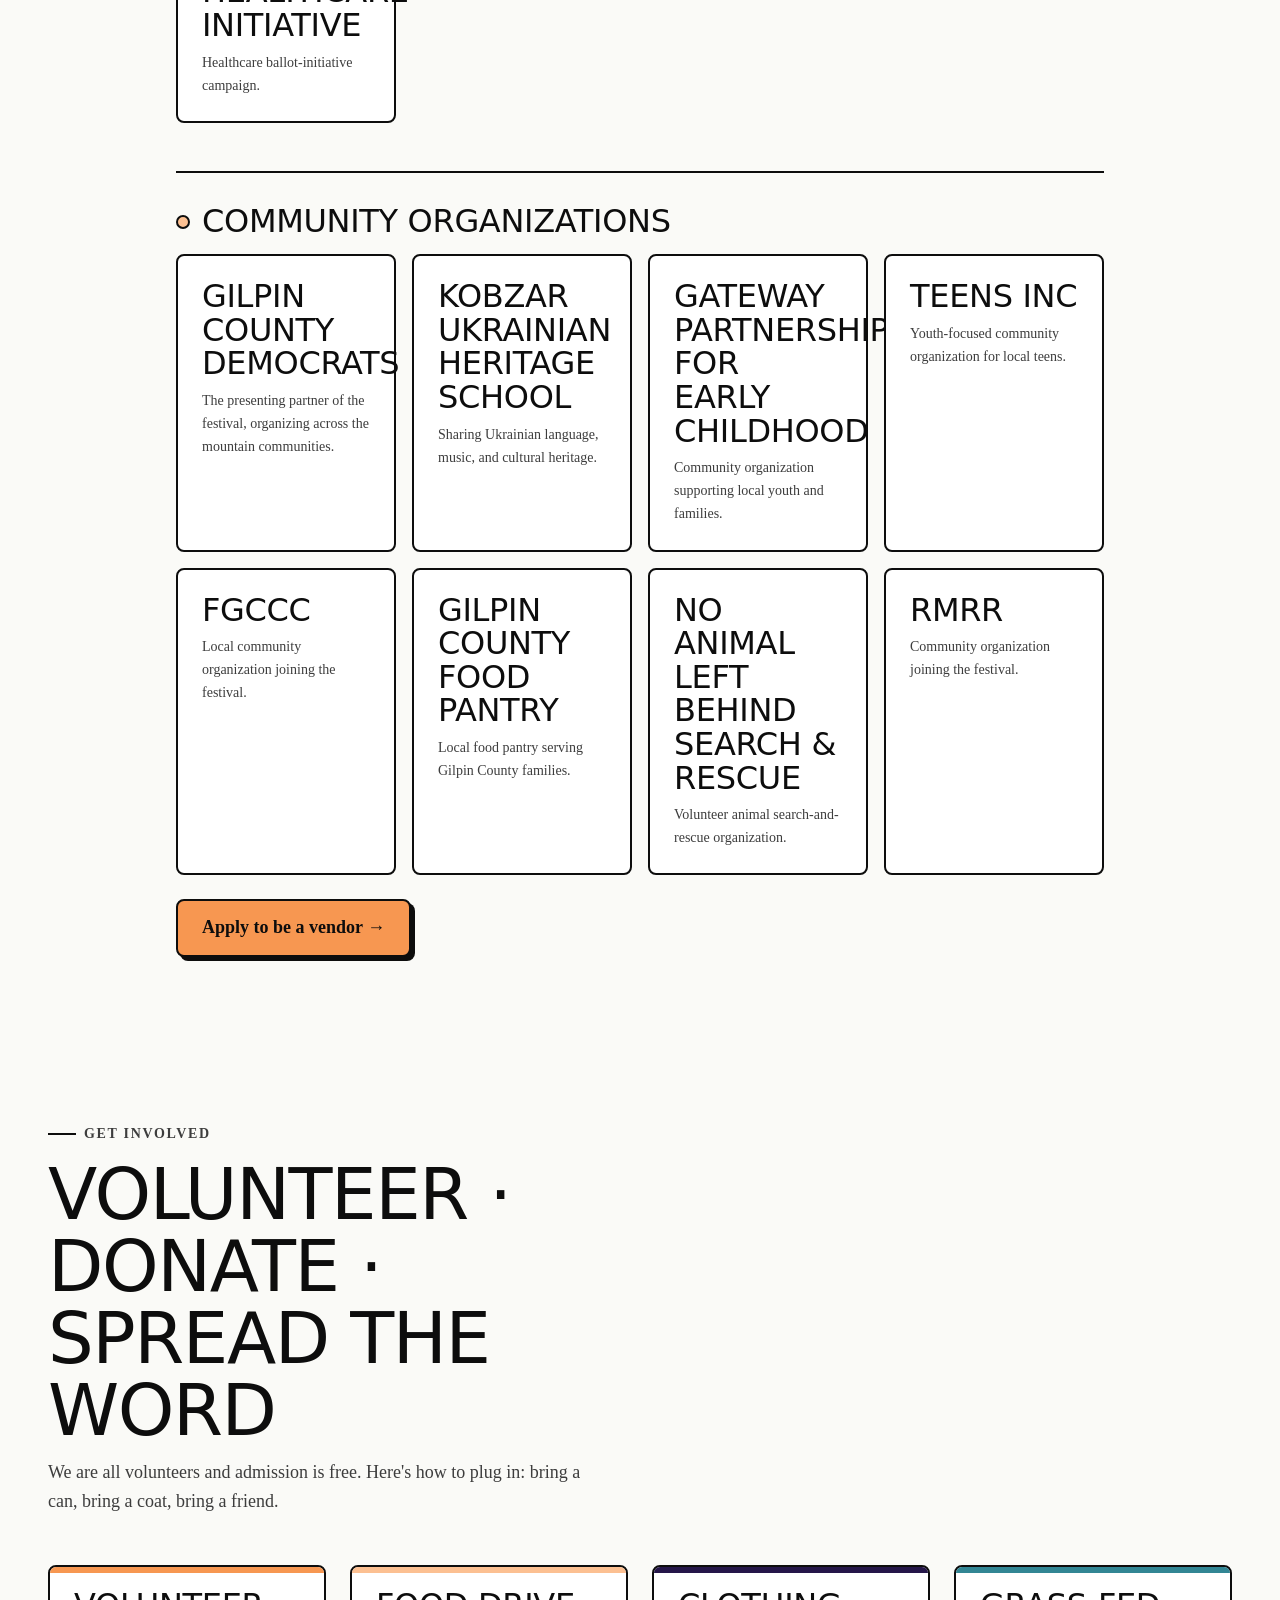
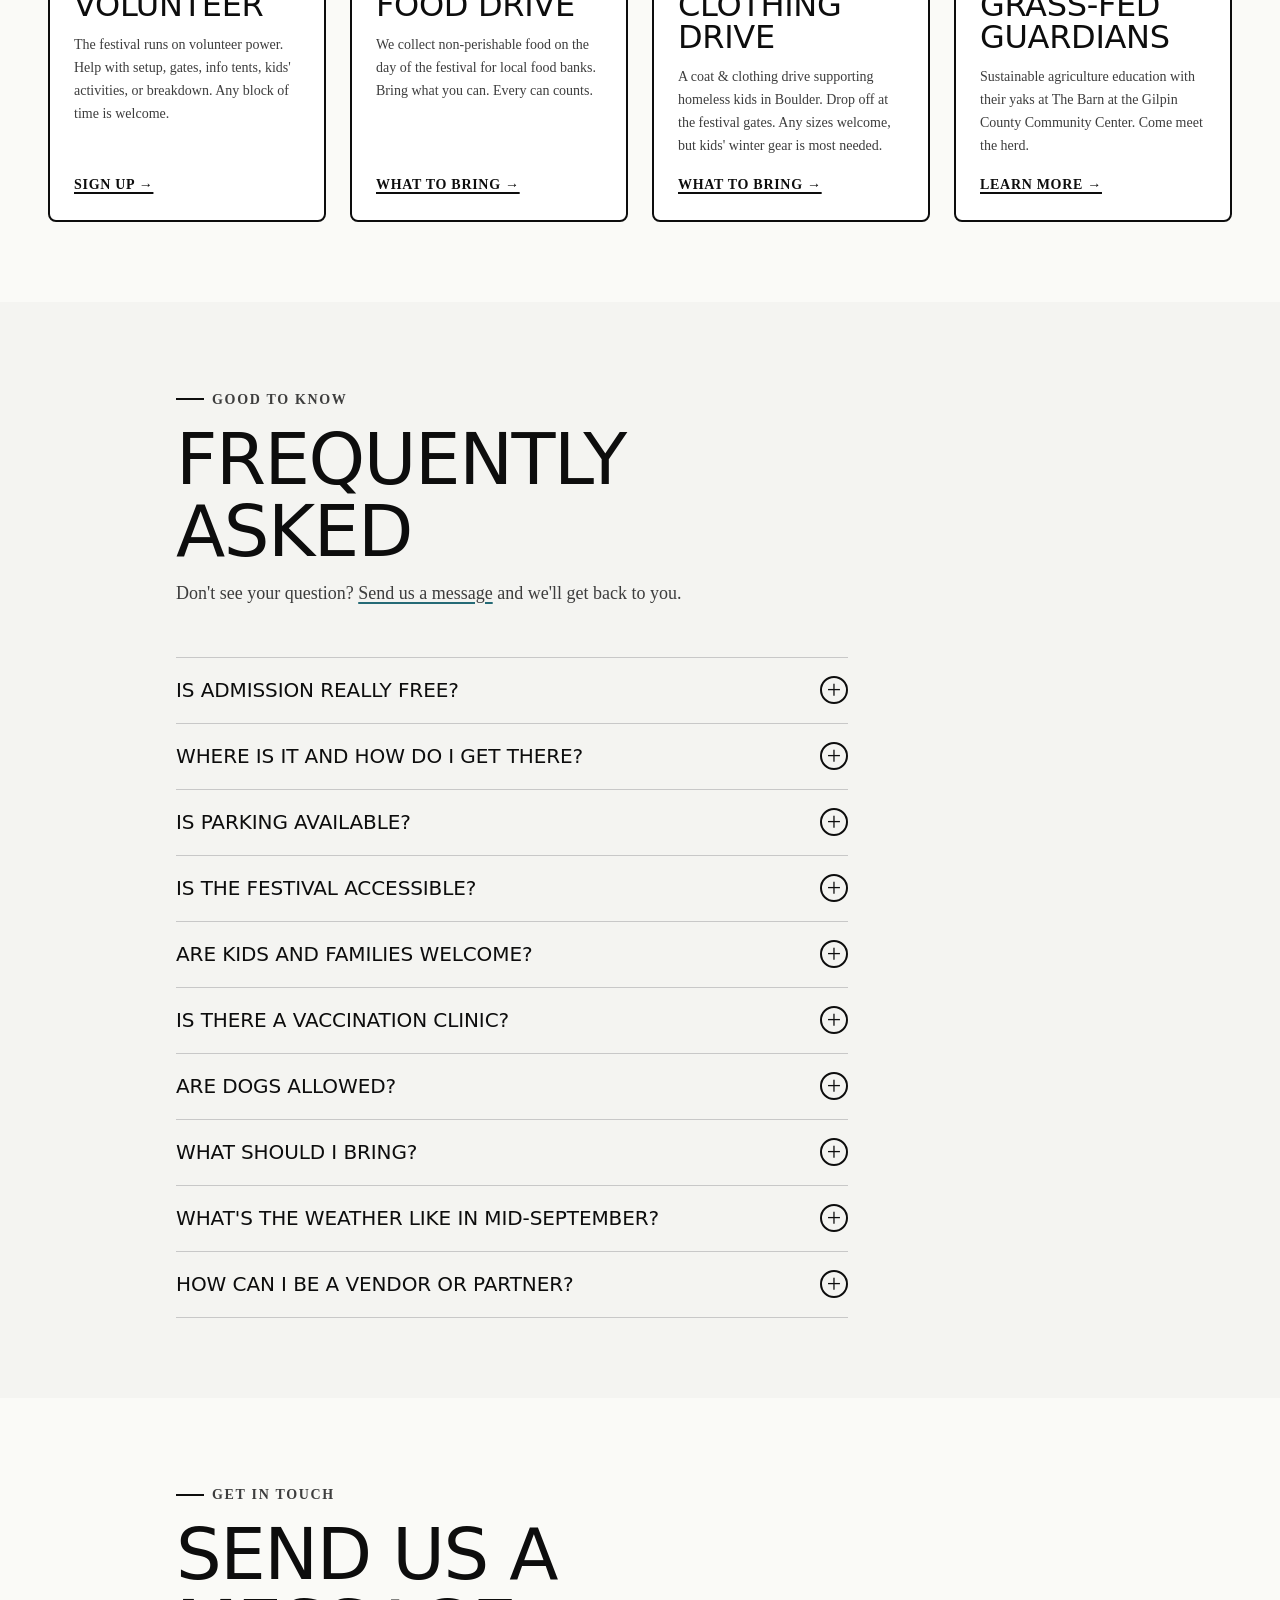
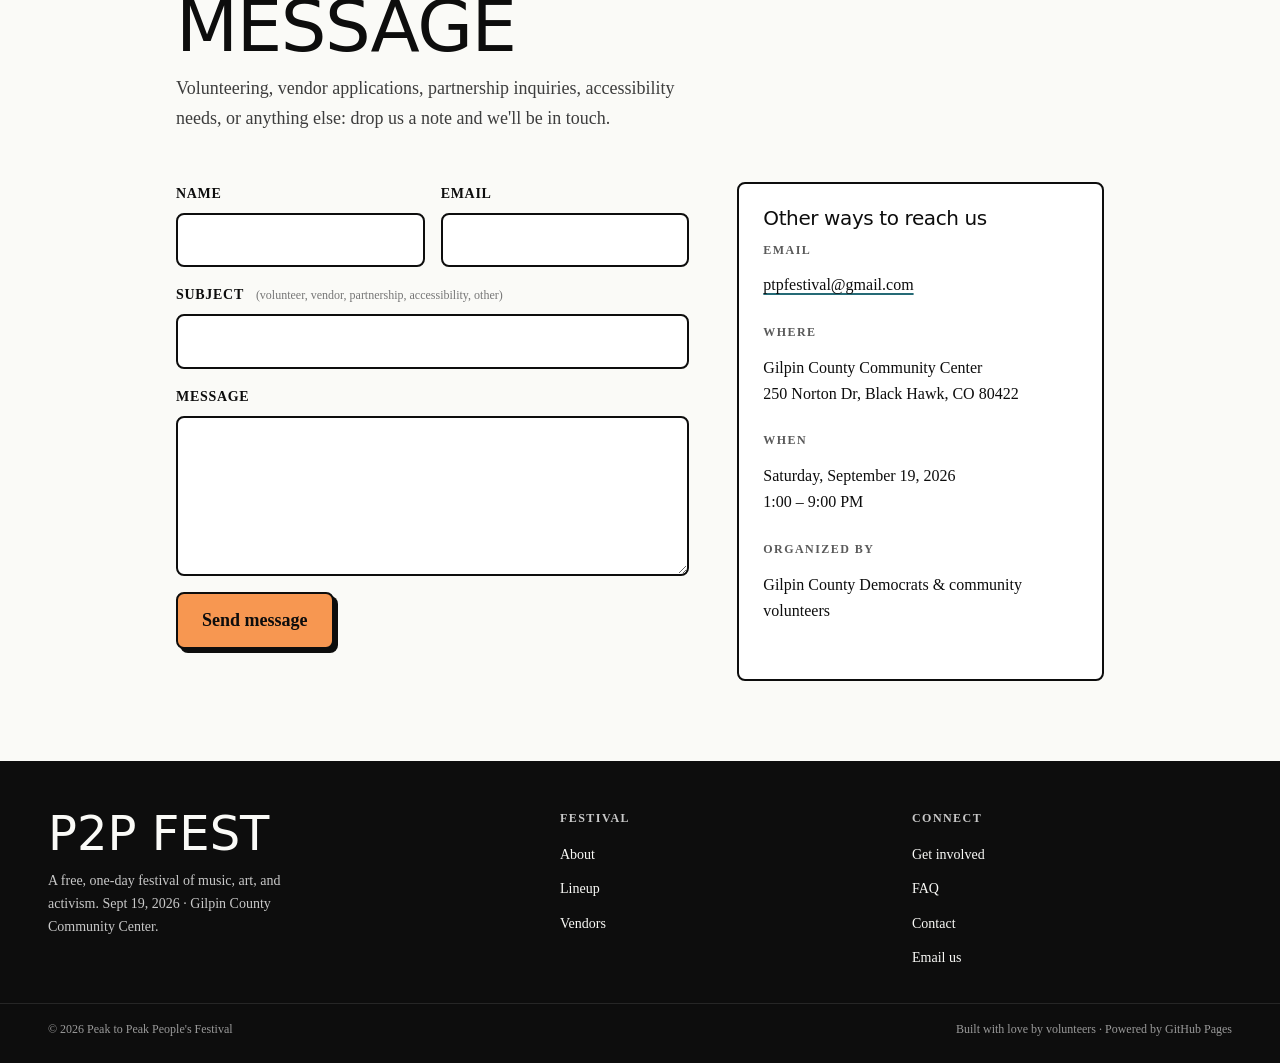
==== commit 4bdc32da: "Pair Music with Workshops; give Speakers its own sub-section The lineup grid held three lists of une" ====
--- a/index.html
+++ b/index.html
@@ -250,20 +250,6 @@
             </ul>
           </div>
 
-          <div class="lineup-group">
-            <h3 class="lineup-group__title">Speakers</h3>
-            <ul class="lineup-group__list">
-              <li><span class="name">April Nielson &amp; Joe Self</span><span class="meta">Candidates for county assessor and county clerk</span></li>
-              <li><span class="name">Edie Hooten</span><span class="meta">Candidate for CU Board of Regents</span></li>
-              <li><span class="name">Lesley Smith</span><span class="meta">State Representative</span></li>
-              <li><span class="name">Kathy Gebhardt</span><span class="meta">Colorado Board of Education</span></li>
-              <li><span class="name">Lesley Dahlkemper</span><span class="meta">Candidate for Lt. Governor</span></li>
-              <li><span class="name">Chairman Shad Murib</span><span class="meta">Colorado Democratic Party</span></li>
-              <li><span class="name">Tiffany Weber</span><span class="meta">Solidarity Warriors</span></li>
-              <li><span class="name">Phil Gibbs</span><span class="meta">Gilpin County Dems Chair &middot; Water issues</span></li>
-              <li><span class="name">Greg Petty</span><span class="meta">Closing remarks</span></li>
-            </ul>
-          </div>
 
 
           <div class="lineup-group">
@@ -276,6 +262,21 @@
               <li><span class="name">Photo Booth</span><span class="meta">All day</span></li>
             </ul>
           </div>
+        </div>
+
+        <div class="lineup__speakers">
+          <h3 class="lineup-group__title">Speakers</h3>
+          <ul class="lineup-group__list lineup-group__list--split">
+            <li><span class="name">April Nielson &amp; Joe Self</span><span class="meta">Candidates for county assessor and county clerk</span></li>
+            <li><span class="name">Edie Hooten</span><span class="meta">Candidate for CU Board of Regents</span></li>
+            <li><span class="name">Lesley Smith</span><span class="meta">State Representative</span></li>
+            <li><span class="name">Kathy Gebhardt</span><span class="meta">Colorado Board of Education</span></li>
+            <li><span class="name">Lesley Dahlkemper</span><span class="meta">Candidate for Lt. Governor</span></li>
+            <li><span class="name">Chairman Shad Murib</span><span class="meta">Colorado Democratic Party</span></li>
+            <li><span class="name">Tiffany Weber</span><span class="meta">Solidarity Warriors</span></li>
+            <li><span class="name">Phil Gibbs</span><span class="meta">Gilpin County Dems Chair &middot; Water issues</span></li>
+            <li><span class="name">Greg Petty</span><span class="meta">Closing remarks</span></li>
+          </ul>
         </div>
 
         <div class="lineup__schedule">
--- a/assets/css/styles.css
+++ b/assets/css/styles.css
@@ -654,12 +654,26 @@
   border-radius: 50%;
 }
 .lineup-group:nth-child(2) .lineup-group__title::before { background: var(--lime); }
-.lineup-group:nth-child(3) .lineup-group__title::before { background: var(--canary); }
-.lineup-group:nth-child(4) .lineup-group__title::before { background: var(--aqua); }
+.lineup__speakers .lineup-group__title::before { background: var(--canary); }
 
 /* Day-of schedule — lifted out of the two-up grid: 16 chronological rows
    never balanced against the 5-item lists. Full width, time-led, and split
    into two columns once there's room. */
+/* Speakers — its own sub-section rather than a grid cell. At nine entries it
+   was taller than the lists beside it, which stranded space under them. */
+.lineup__speakers {
+  margin-top: var(--space-8);
+  padding-top: var(--space-7);
+  border-top: var(--border-bold);
+}
+@media (min-width: 800px) {
+  .lineup-group__list--split {
+    column-count: 2;
+    column-gap: var(--space-8);
+  }
+  .lineup-group__list--split li { break-inside: avoid; }
+}
+
 .lineup__schedule {
   margin-top: var(--space-8);
   padding-top: var(--space-7);
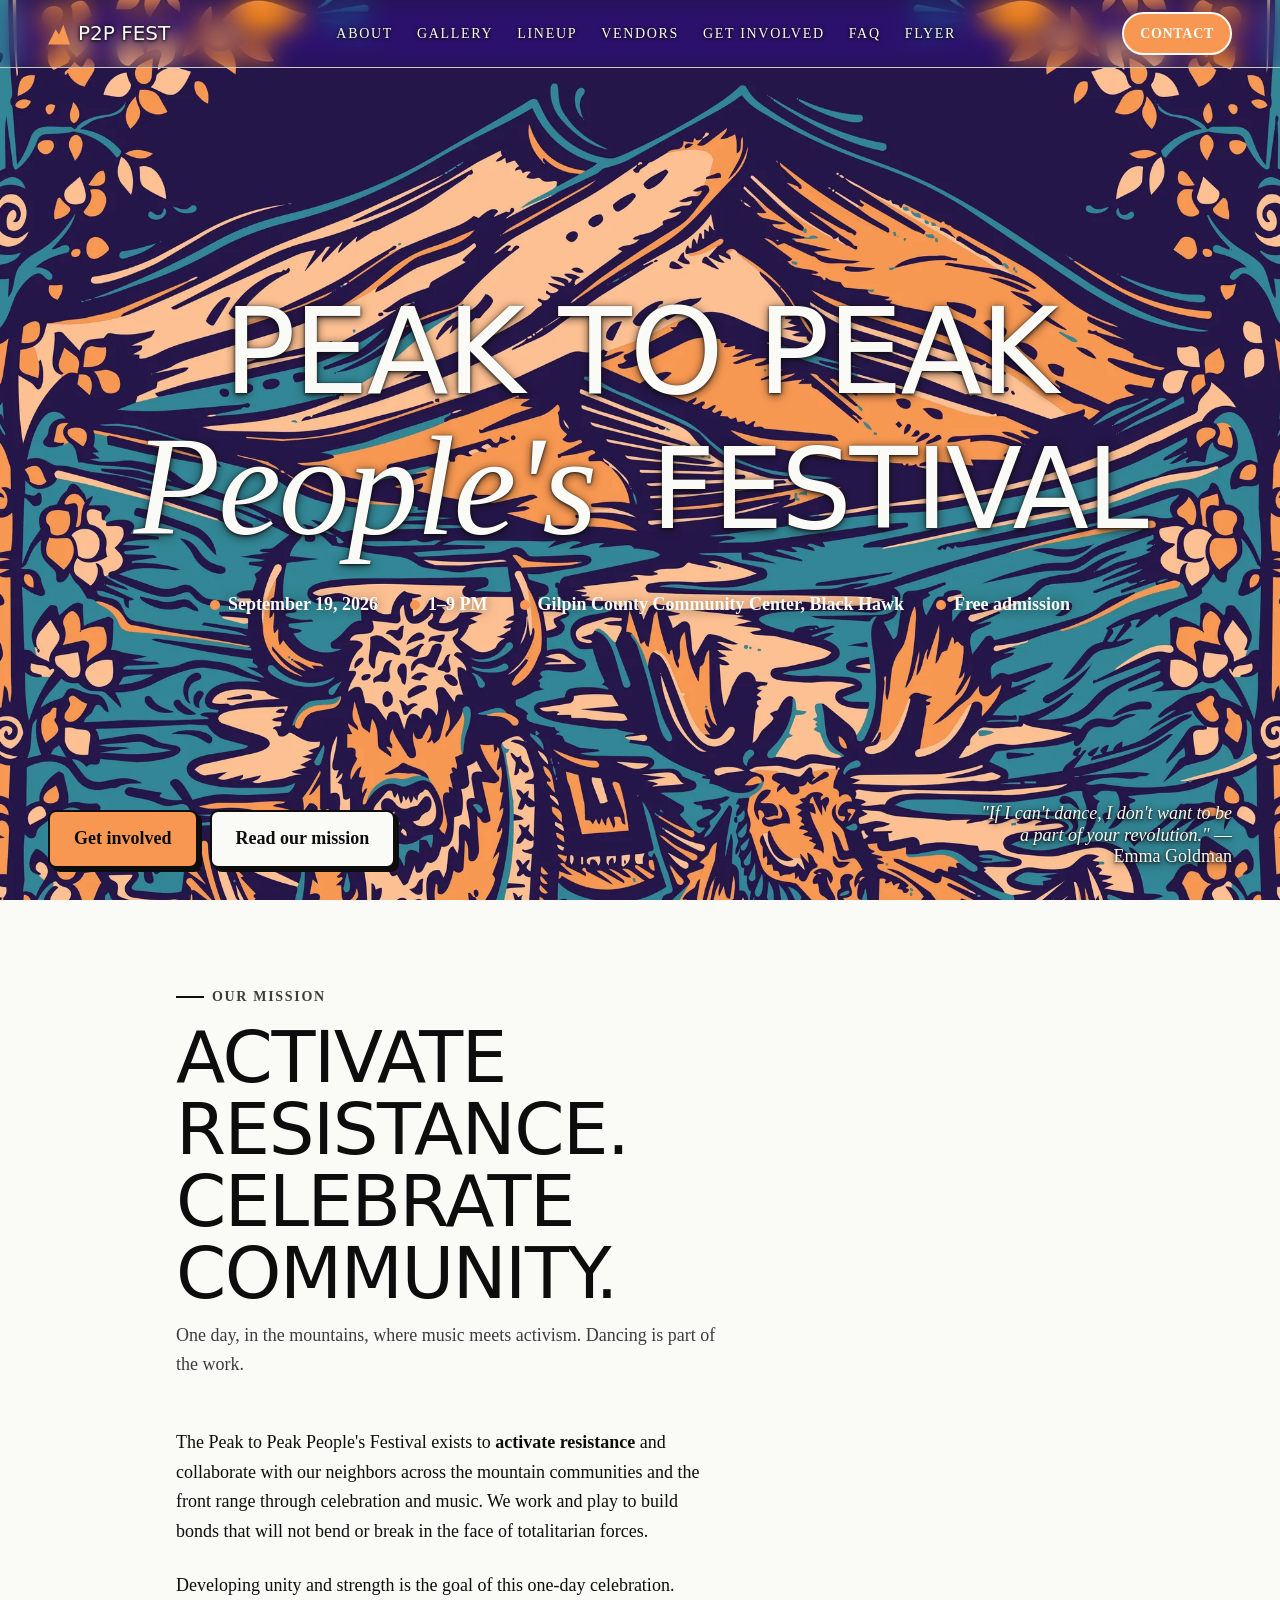
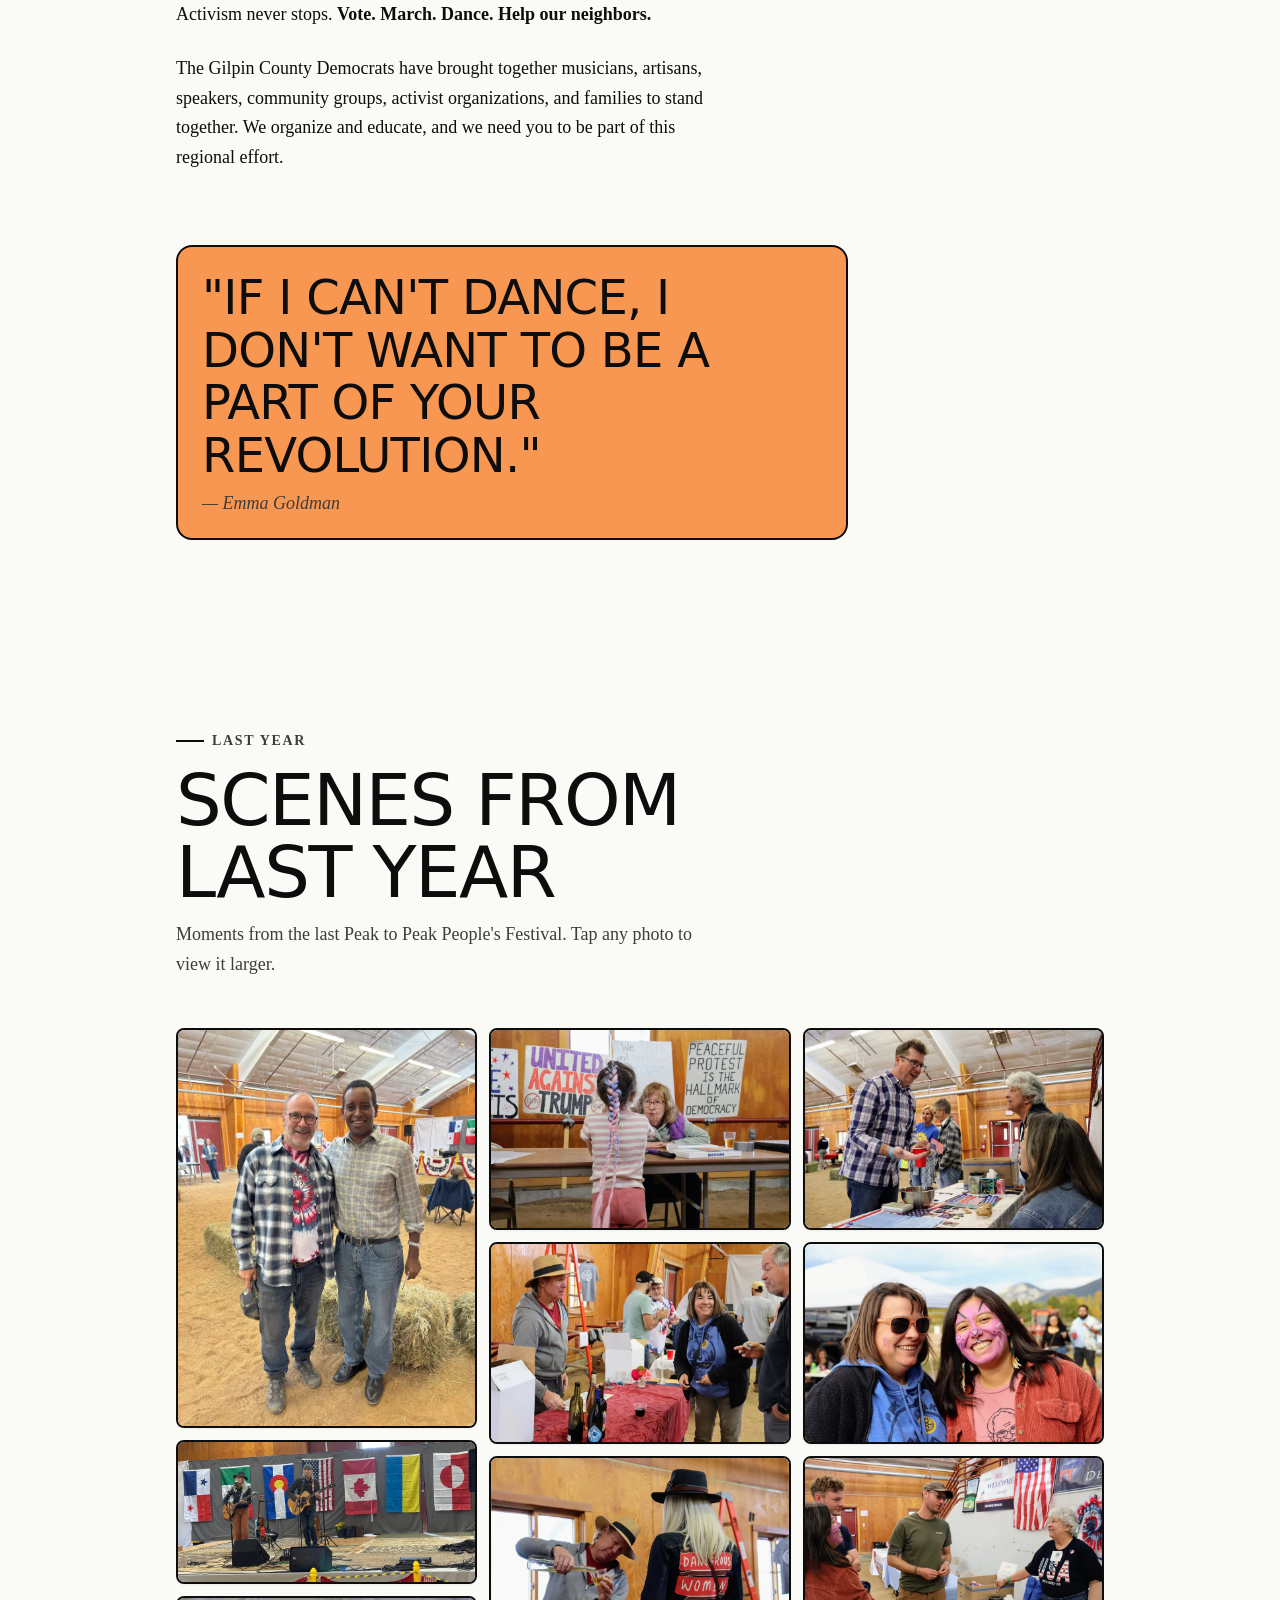
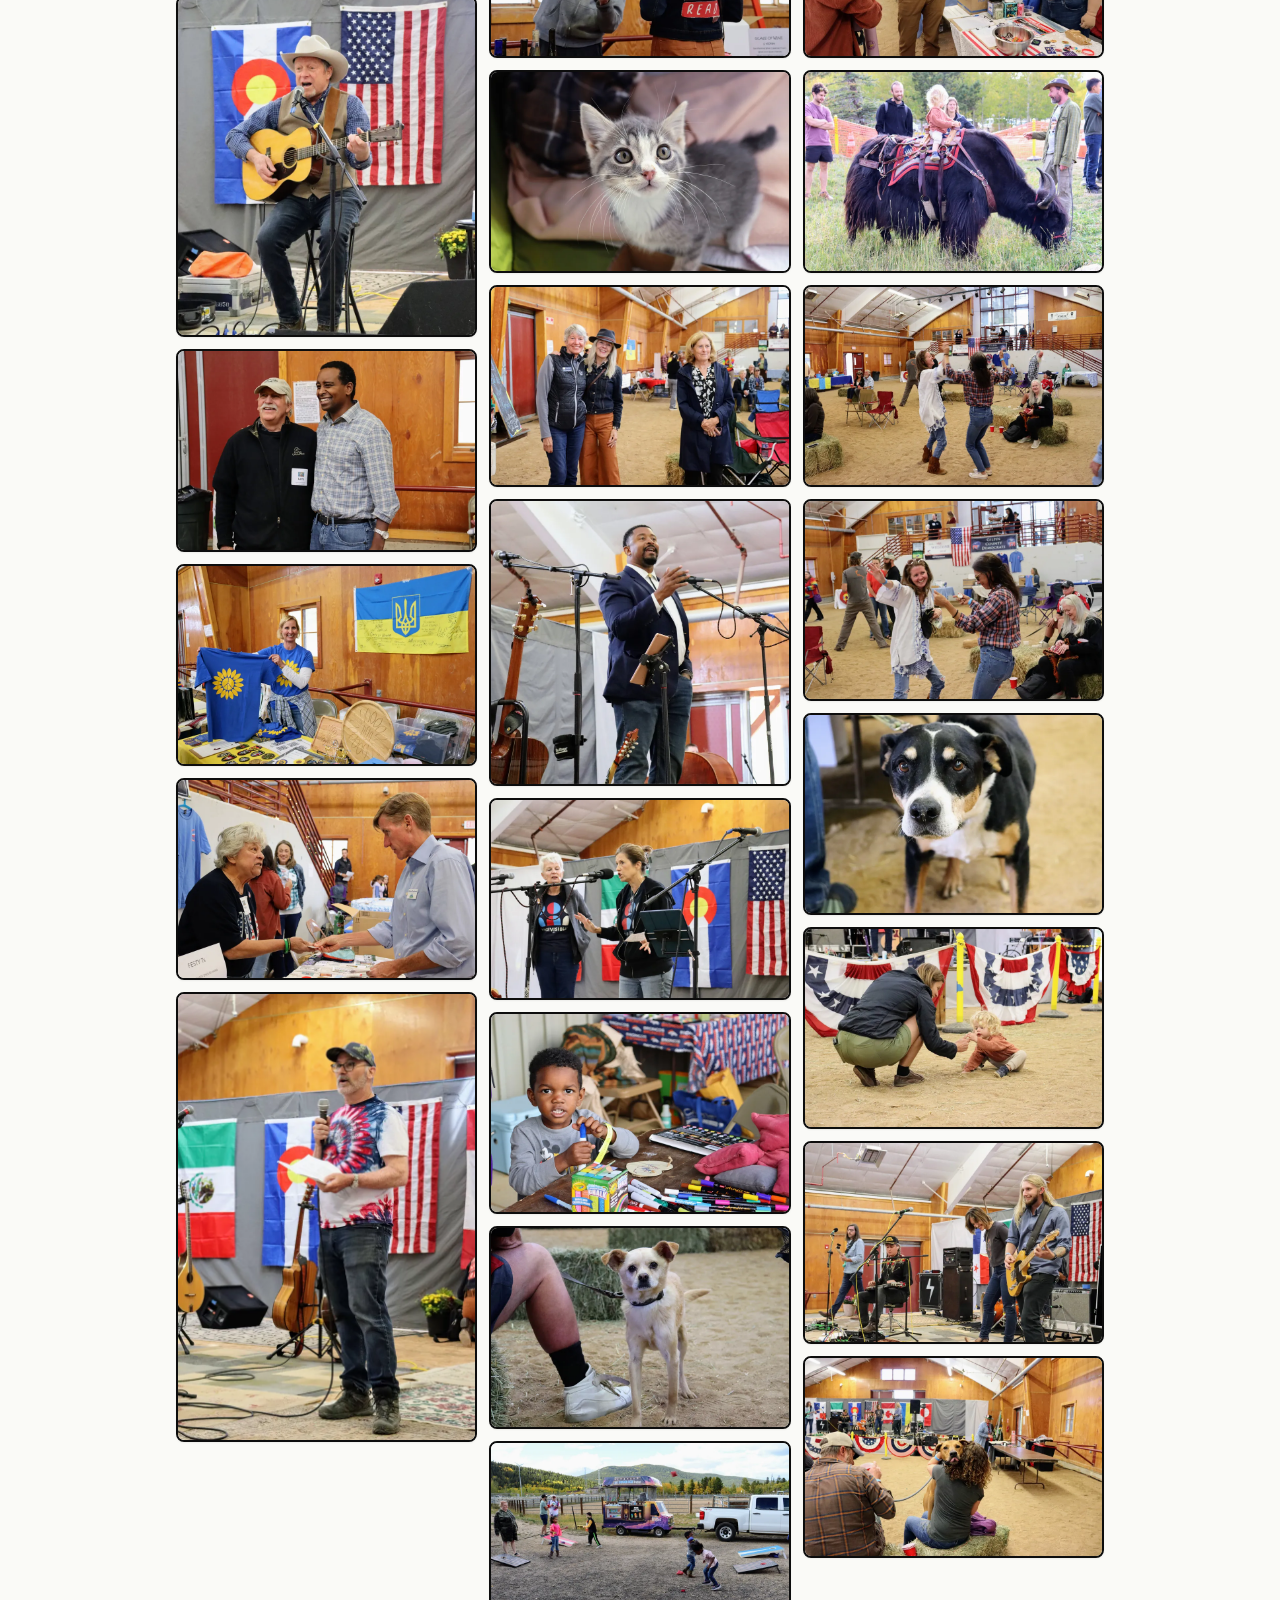
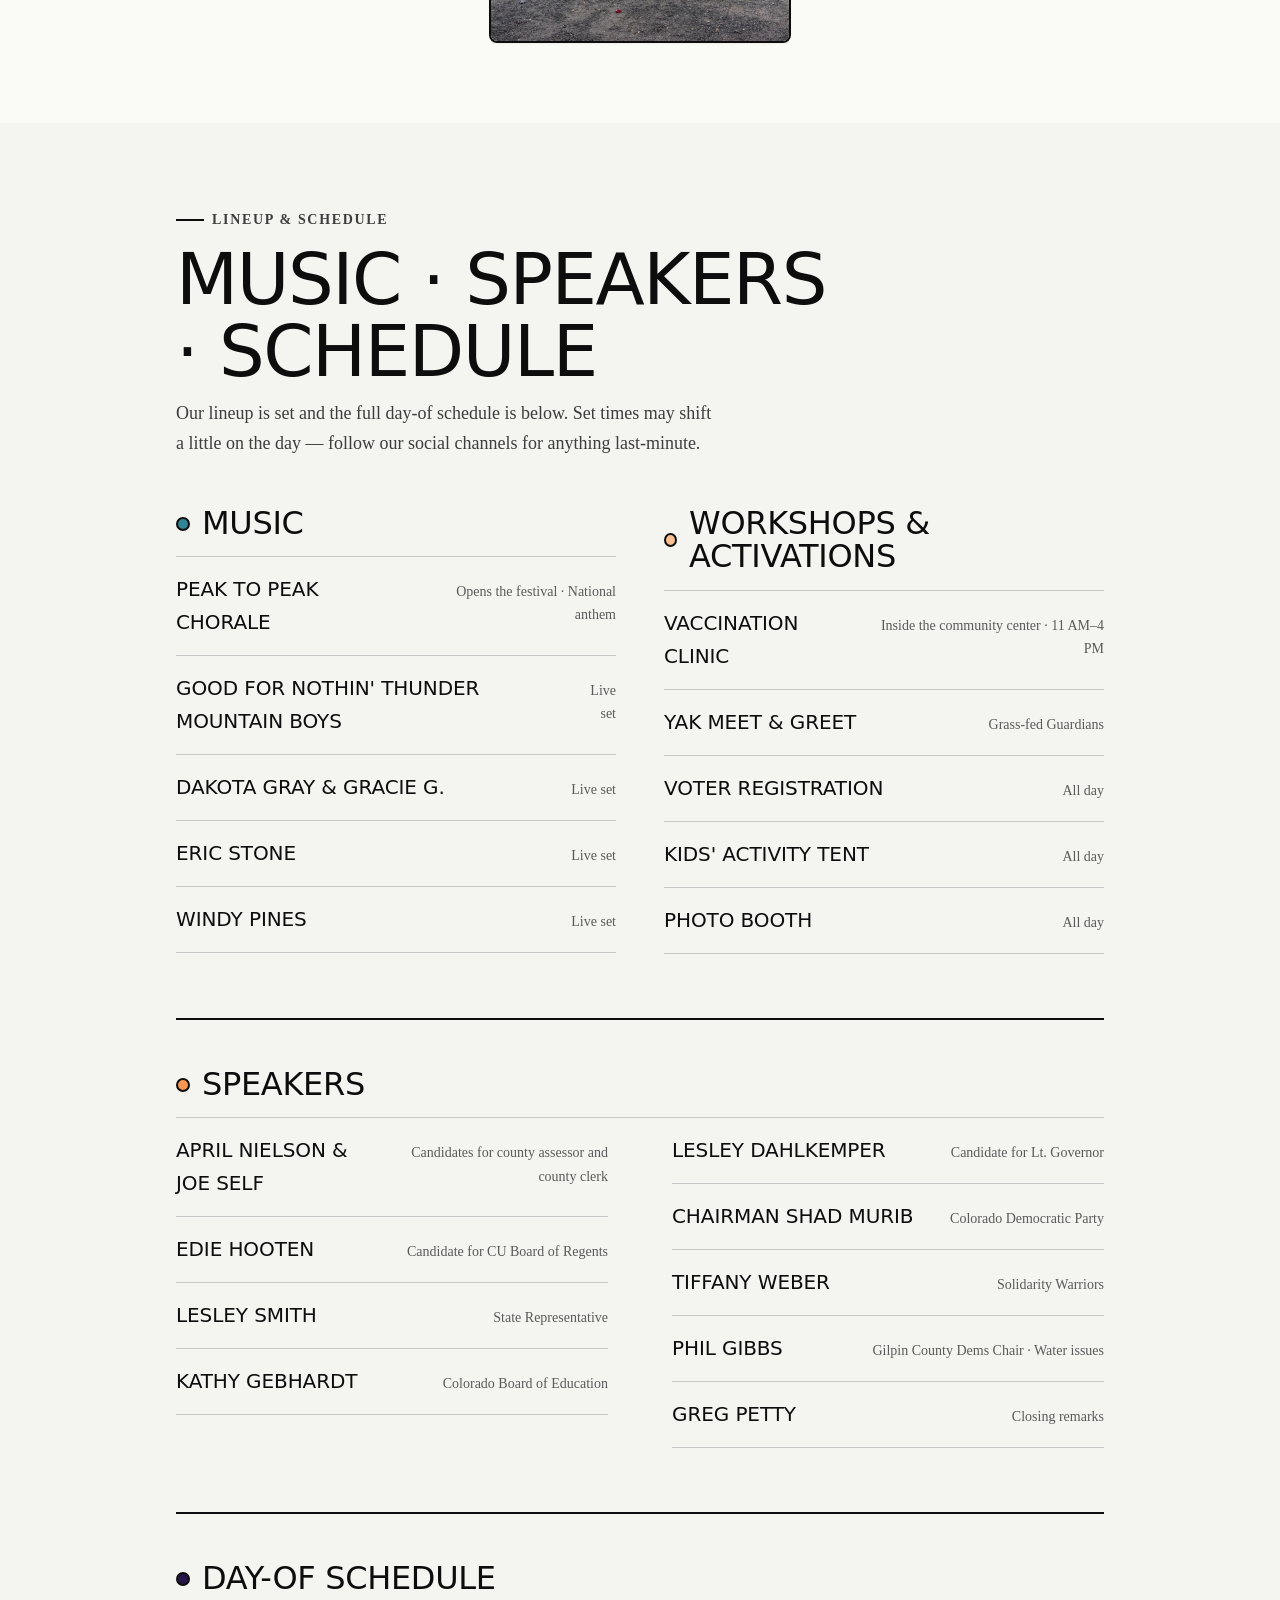
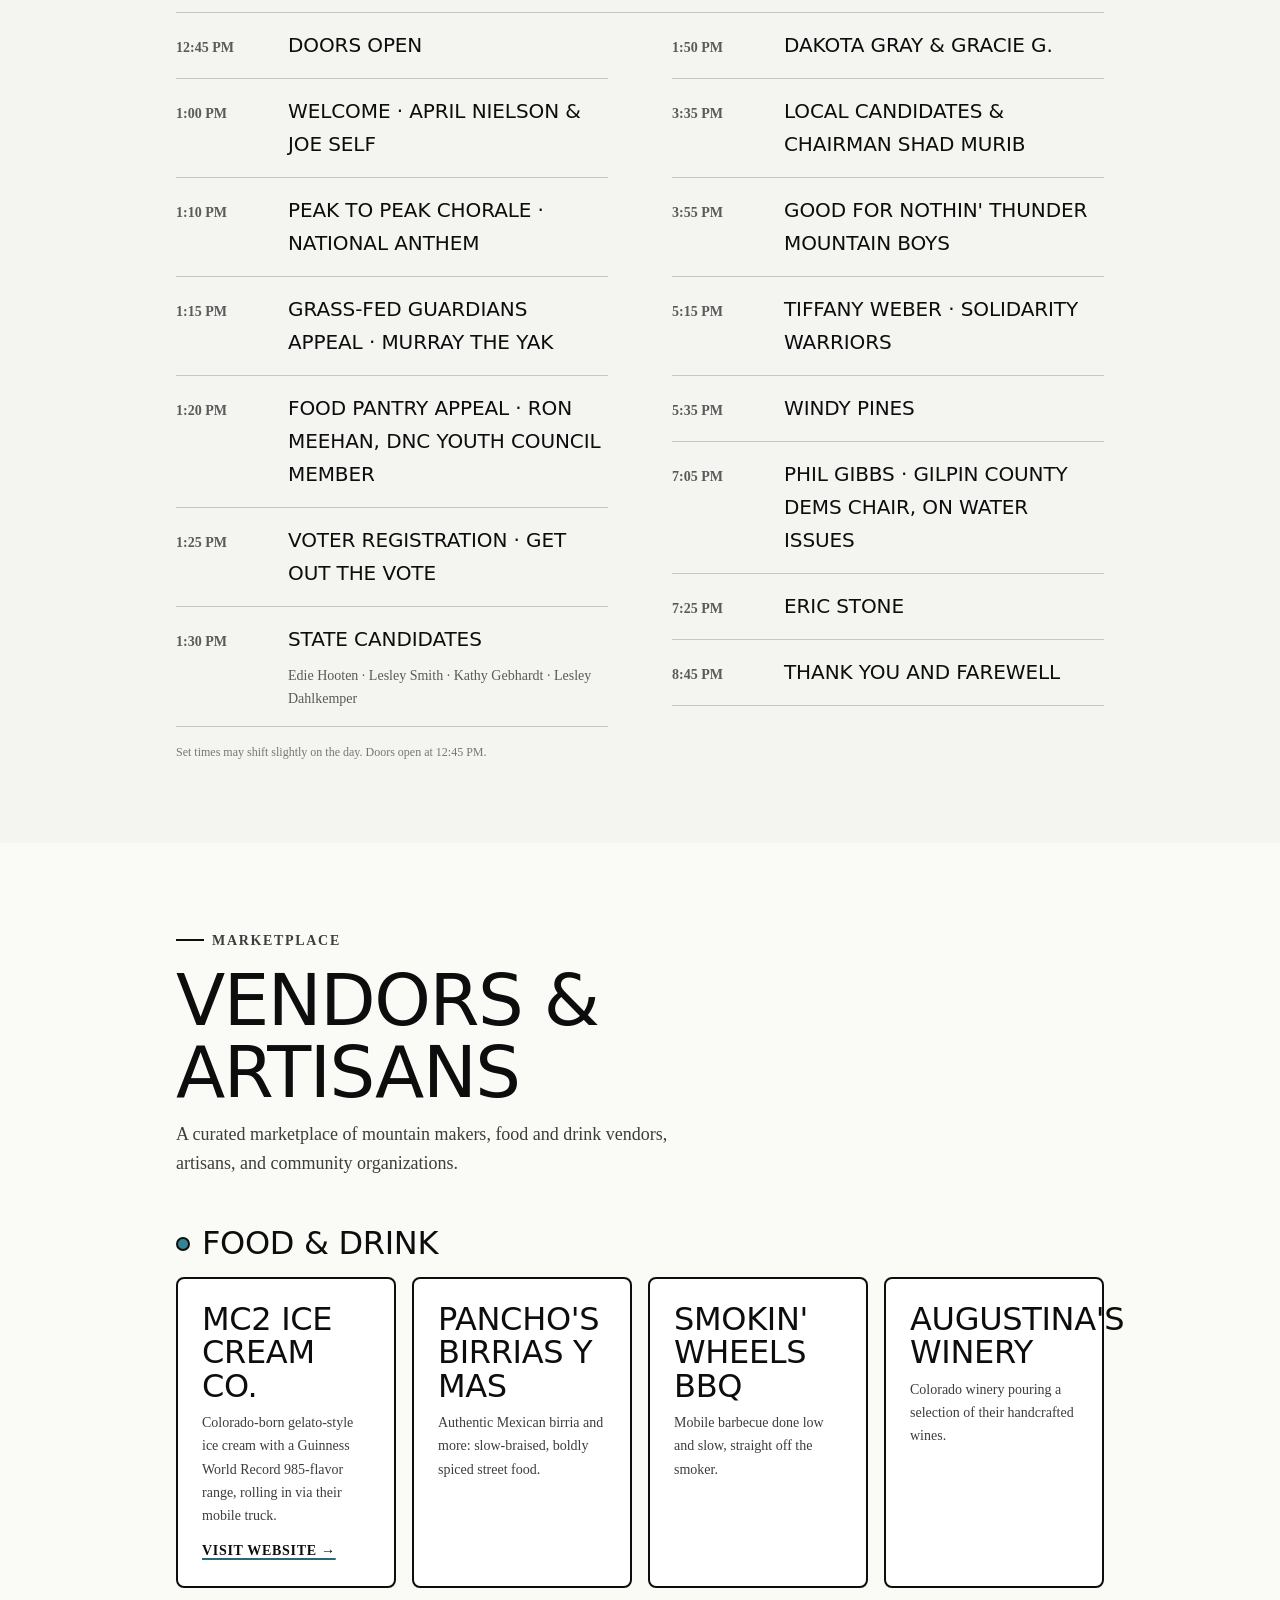
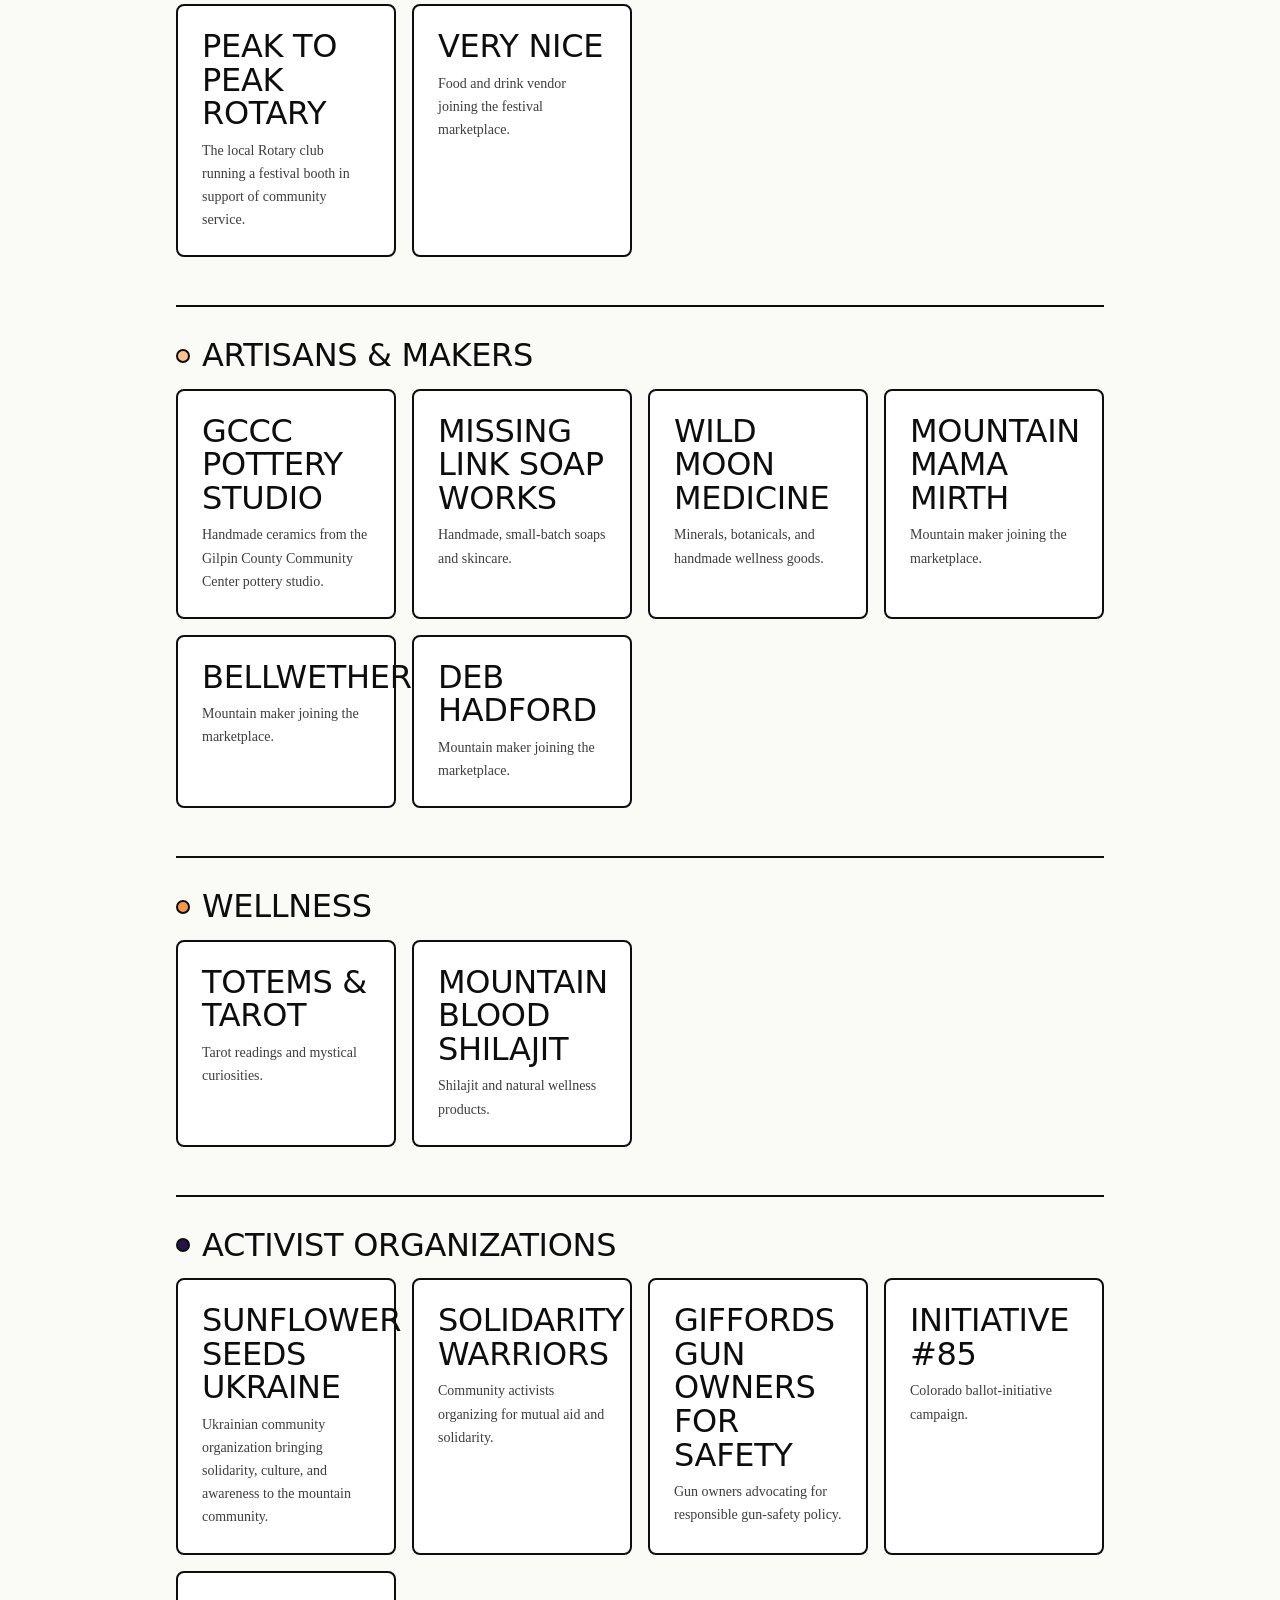
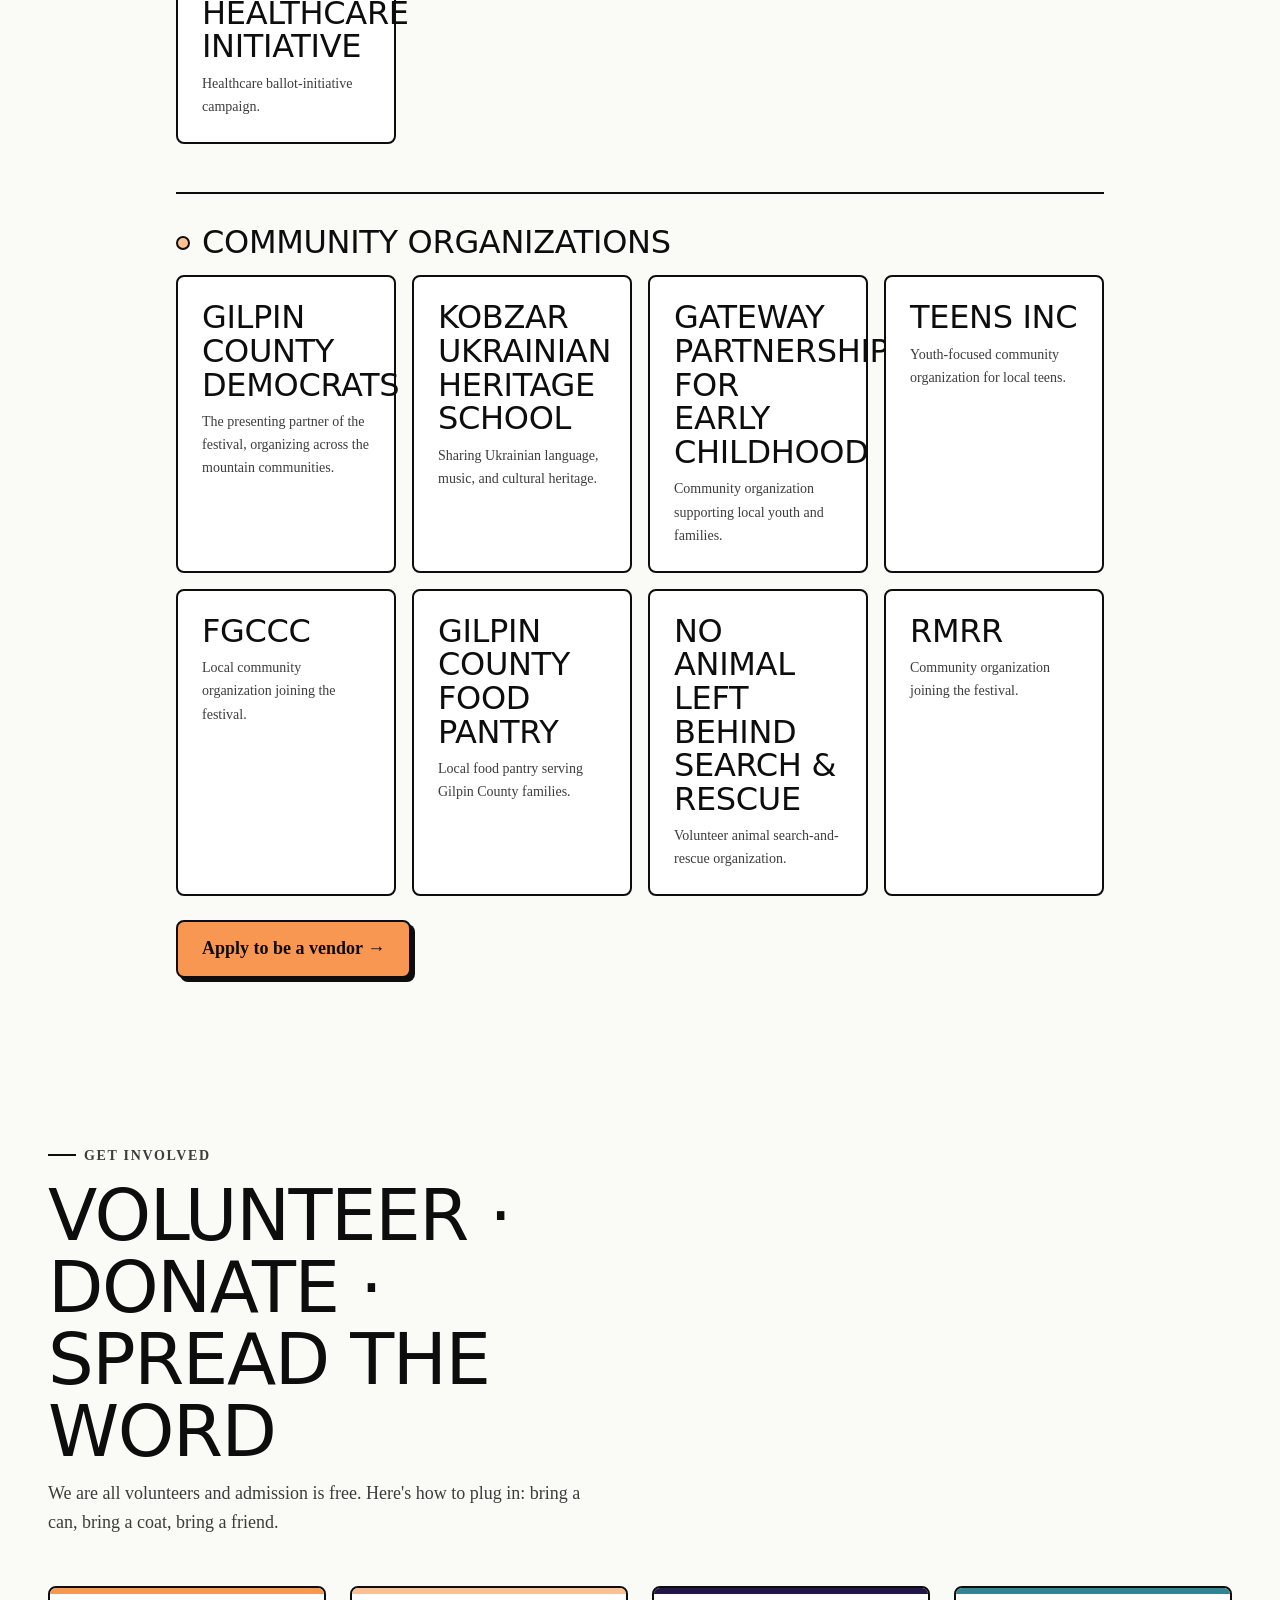
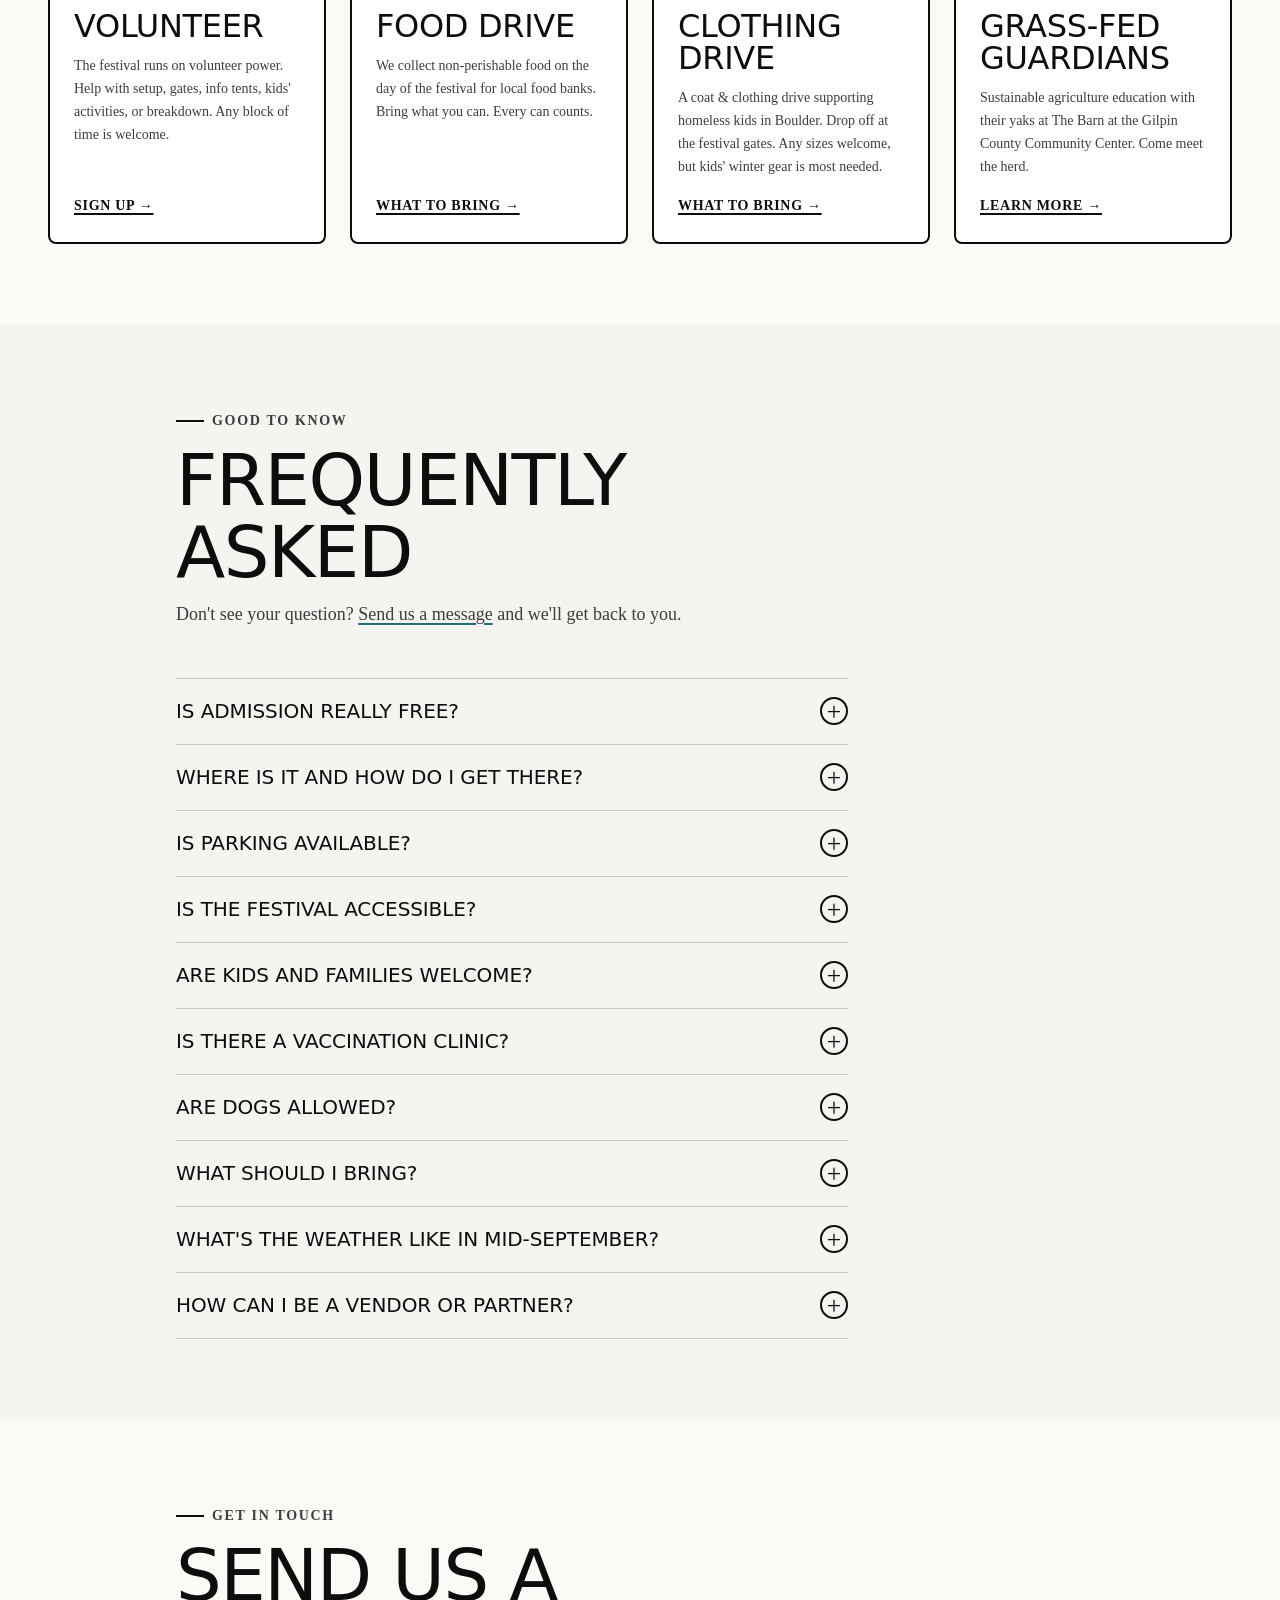
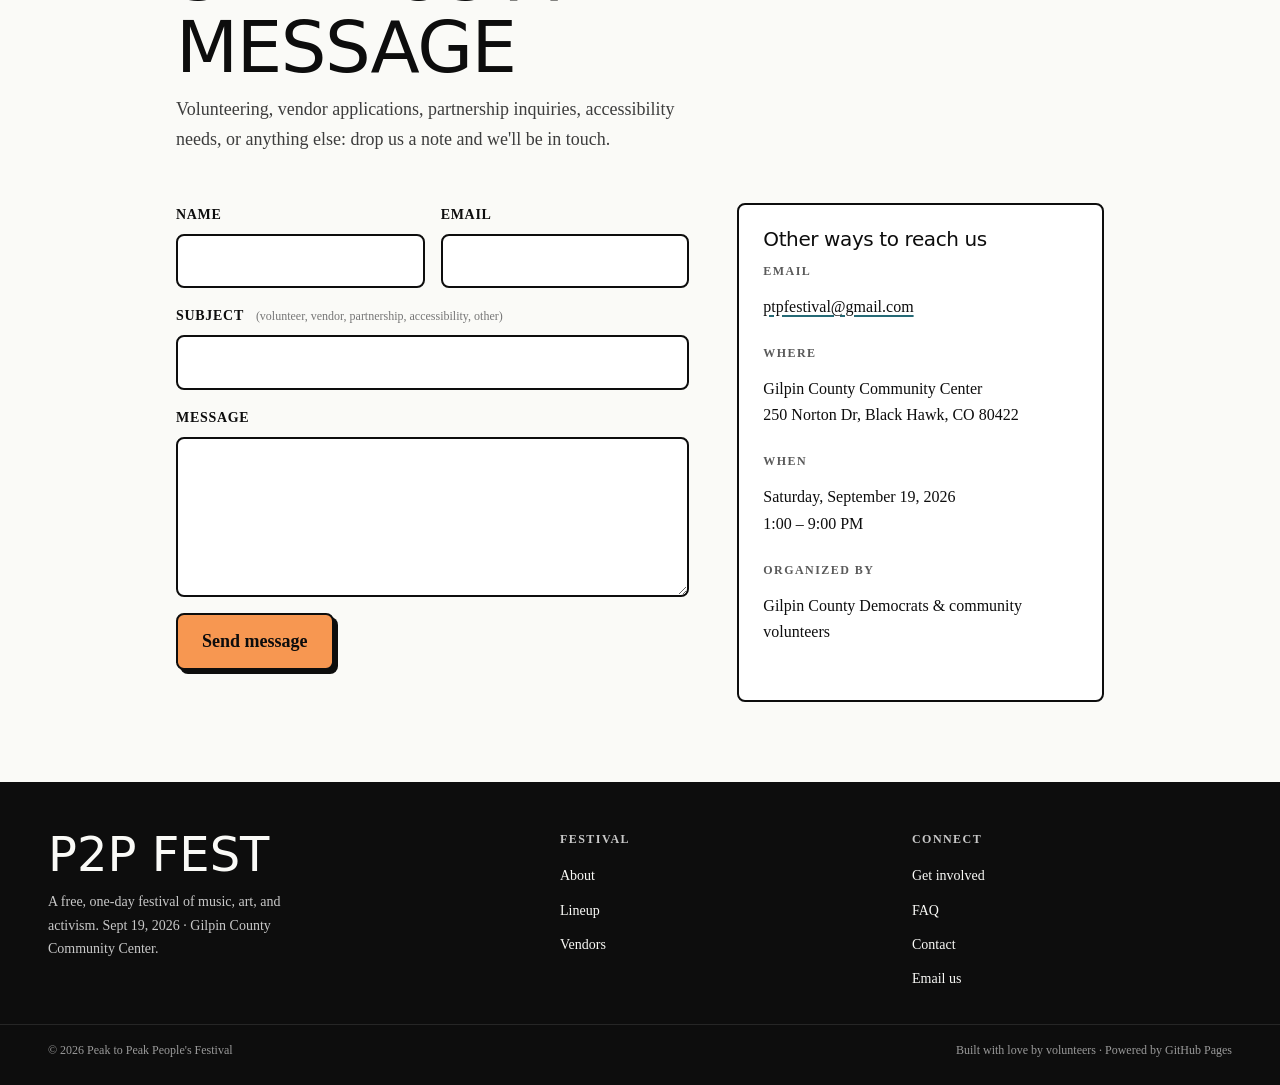
==== commit b3e871f4: "Add Ron Meehan's title to the 1:20 schedule slot Requested via the coordinator. Follows the comma-ti" ====
--- a/index.html
+++ b/index.html
@@ -16,11 +16,17 @@
     gtag('config', 'G-X8NQKMVE05');
   </script>
 
-  <!-- Open Graph / Twitter (placeholders — refine in SEO pass) -->
+  <!-- Open Graph / Twitter link previews -->
   <meta property="og:type" content="website" />
   <meta property="og:title" content="Peak to Peak People's Festival" />
   <meta property="og:description" content="A free one-day festival of music, art, and activism. Sept 19, 2026 — Gilpin County Community Center." />
   <meta property="og:url" content="https://peak2peakpeoplesfest.com/" />
+  <meta property="og:site_name" content="Peak to Peak People's Festival" />
+  <meta property="og:image" content="https://peak2peakpeoplesfest.com/assets/images/og-image.jpg" />
+  <meta property="og:image:width" content="1200" />
+  <meta property="og:image:height" content="630" />
+  <meta property="og:image:alt" content="Woodcut-style poster art: a bison and a moose in a canoe beneath an orange mountain." />
+  <meta name="twitter:image" content="https://peak2peakpeoplesfest.com/assets/images/og-image.jpg" />
   <meta name="twitter:card" content="summary_large_image" />
 
   <!-- Fonts: Tanker (display) + Bespoke Serif (body) — both via Fontshare -->
@@ -286,7 +292,7 @@
             <li><span class="schedule__time">1:00 PM</span><span class="schedule__event">Welcome &middot; April Nielson &amp; Joe Self</span></li>
             <li><span class="schedule__time">1:10 PM</span><span class="schedule__event">Peak to Peak Chorale &middot; National anthem</span></li>
             <li><span class="schedule__time">1:15 PM</span><span class="schedule__event">Grass-fed Guardians appeal &middot; Murray the Yak</span></li>
-            <li><span class="schedule__time">1:20 PM</span><span class="schedule__event">Food pantry appeal &middot; Ron Meehan</span></li>
+            <li><span class="schedule__time">1:20 PM</span><span class="schedule__event">Food pantry appeal &middot; Ron Meehan, DNC Youth Council Member</span></li>
             <li><span class="schedule__time">1:25 PM</span><span class="schedule__event">Voter registration &middot; Get out the vote</span></li>
             <li><span class="schedule__time">1:30 PM</span><span class="schedule__event">State candidates<span class="schedule__detail">Edie Hooten &middot; Lesley Smith &middot; Kathy Gebhardt &middot; Lesley Dahlkemper</span></span></li>
             <li><span class="schedule__time">1:50 PM</span><span class="schedule__event">Dakota Gray &amp; Gracie G.</span></li>
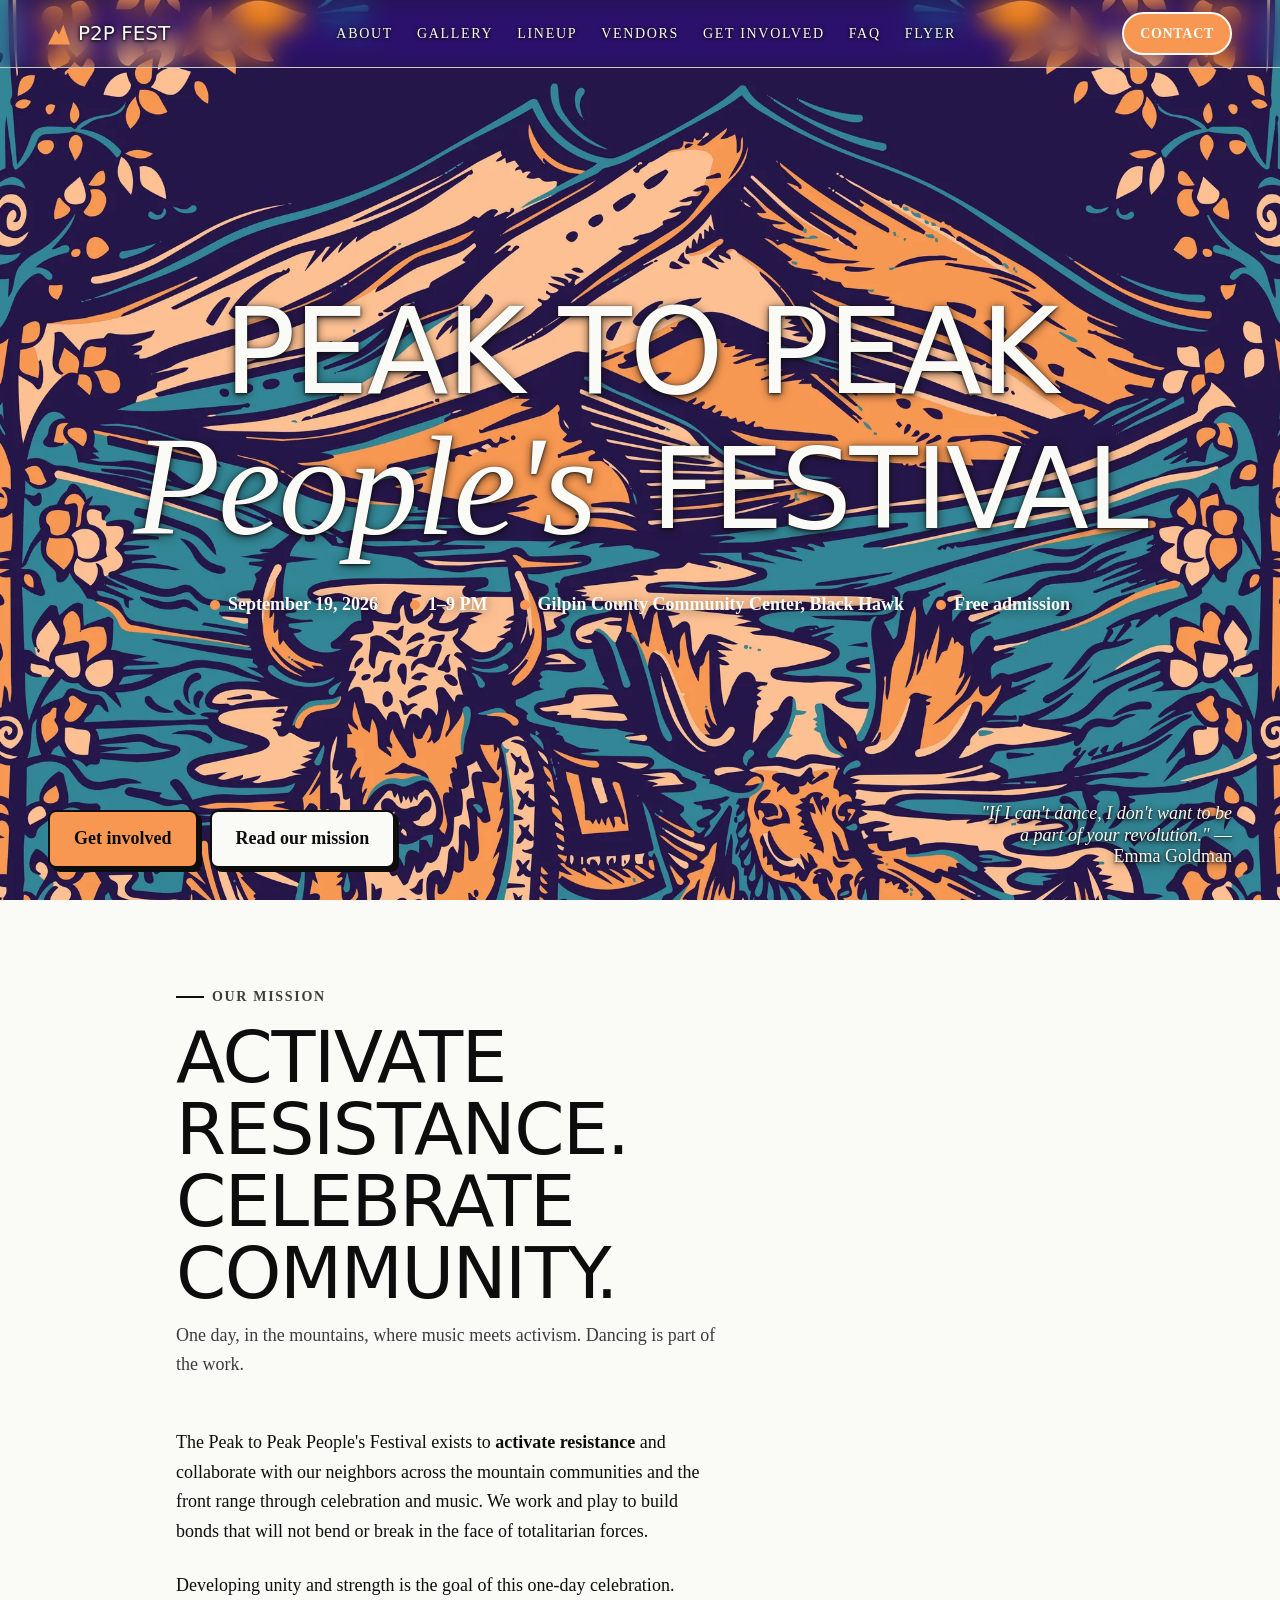
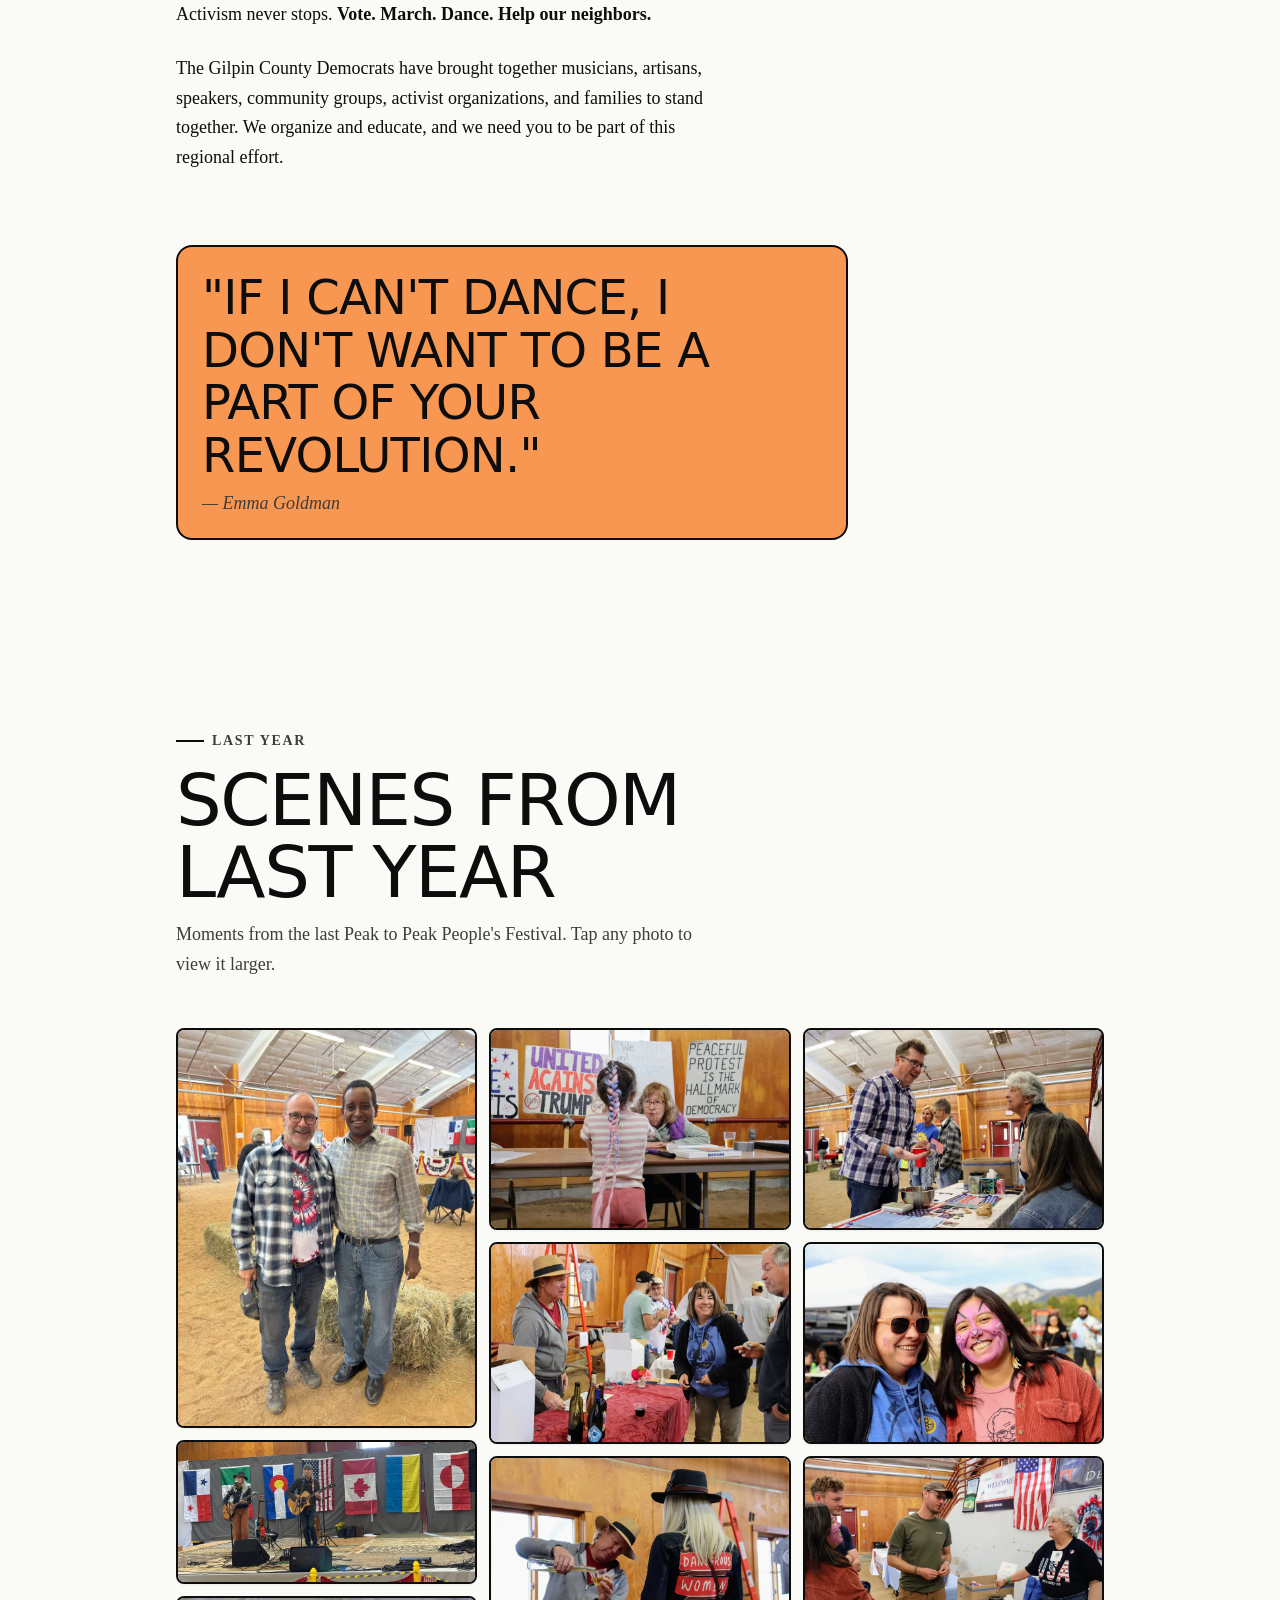
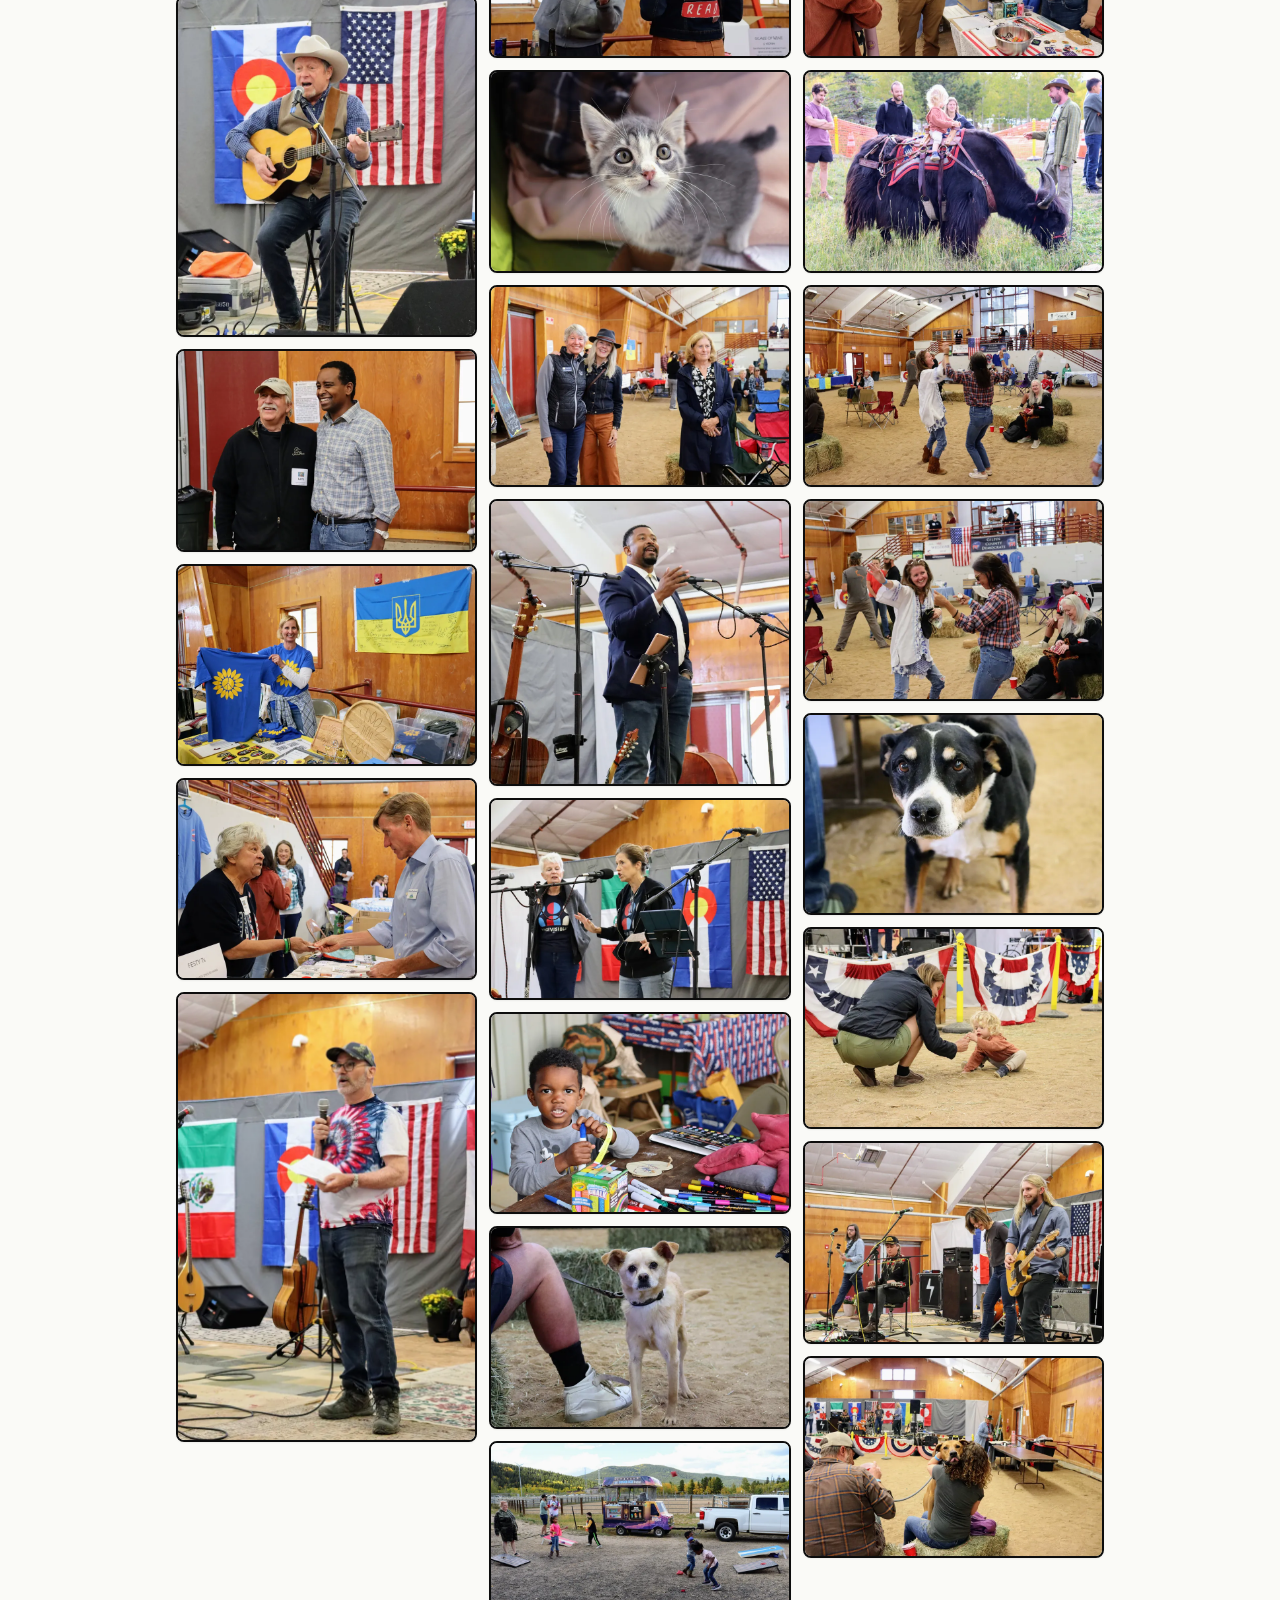
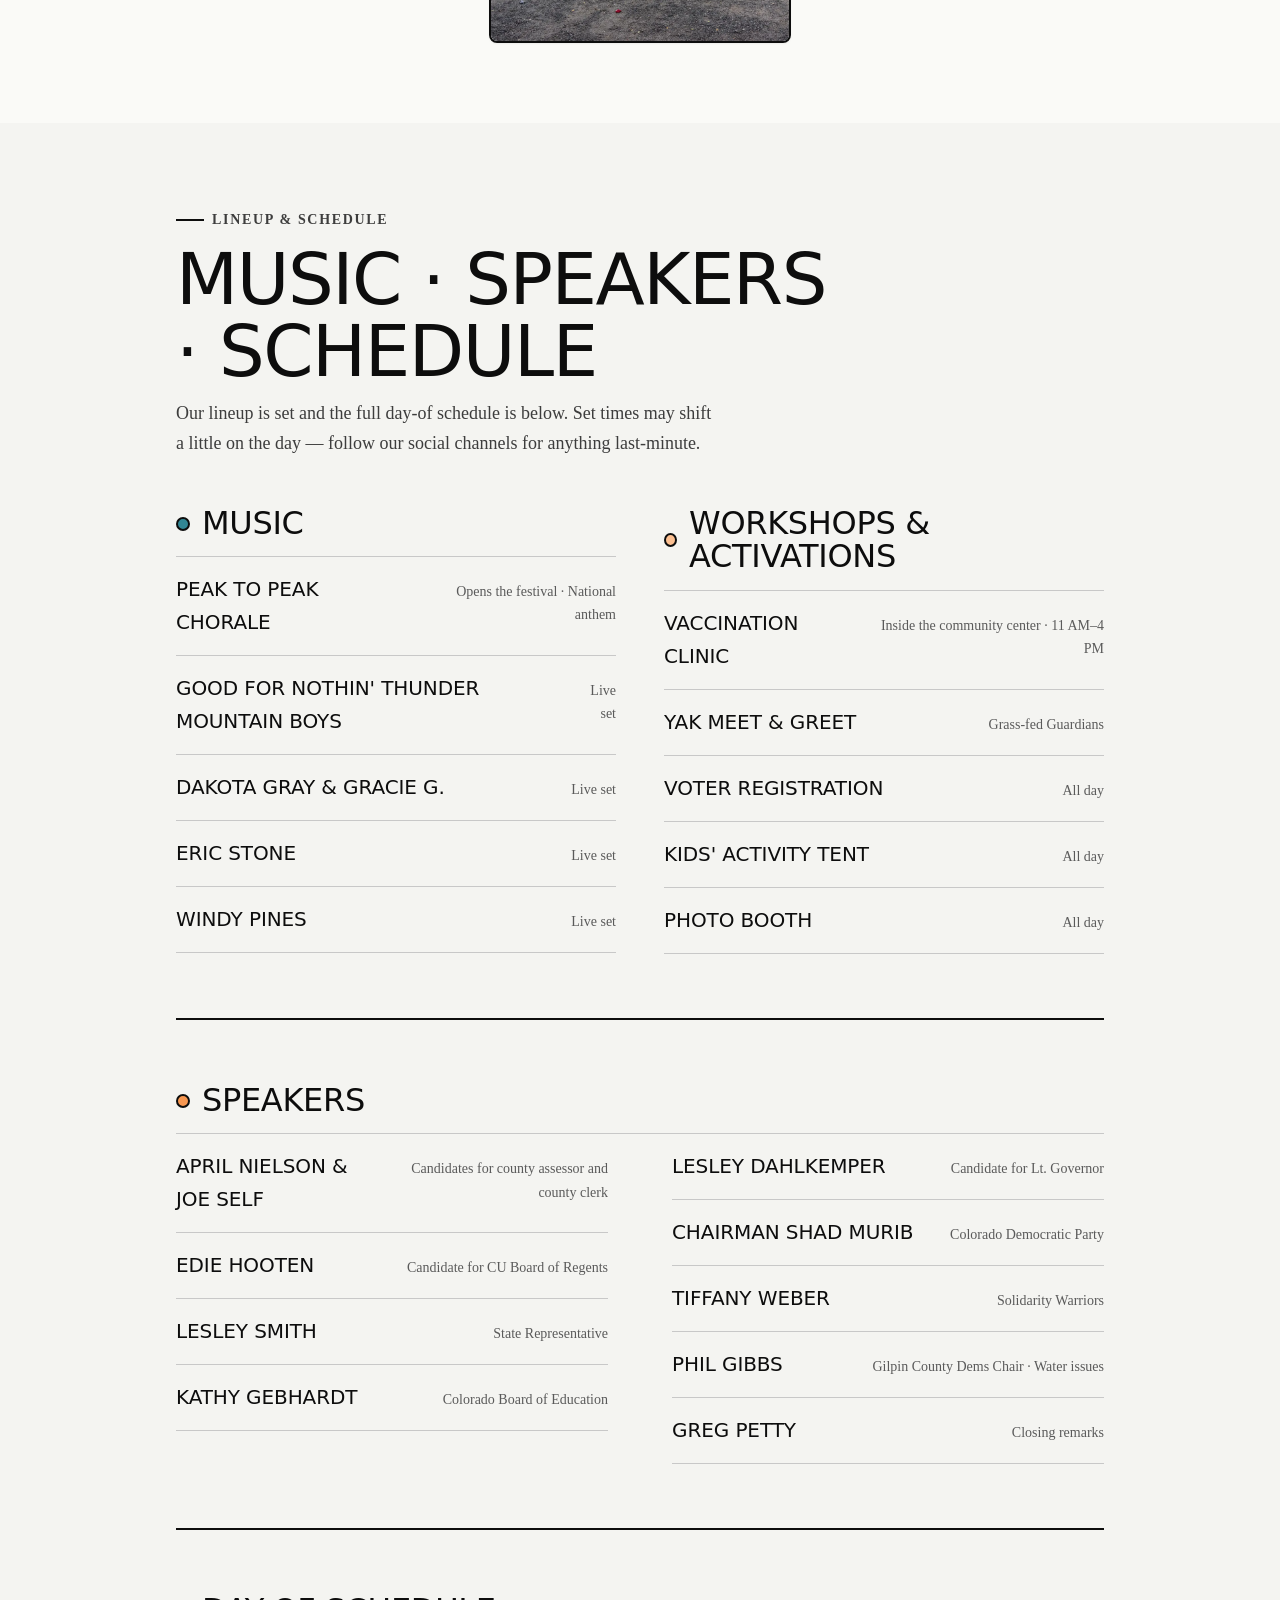
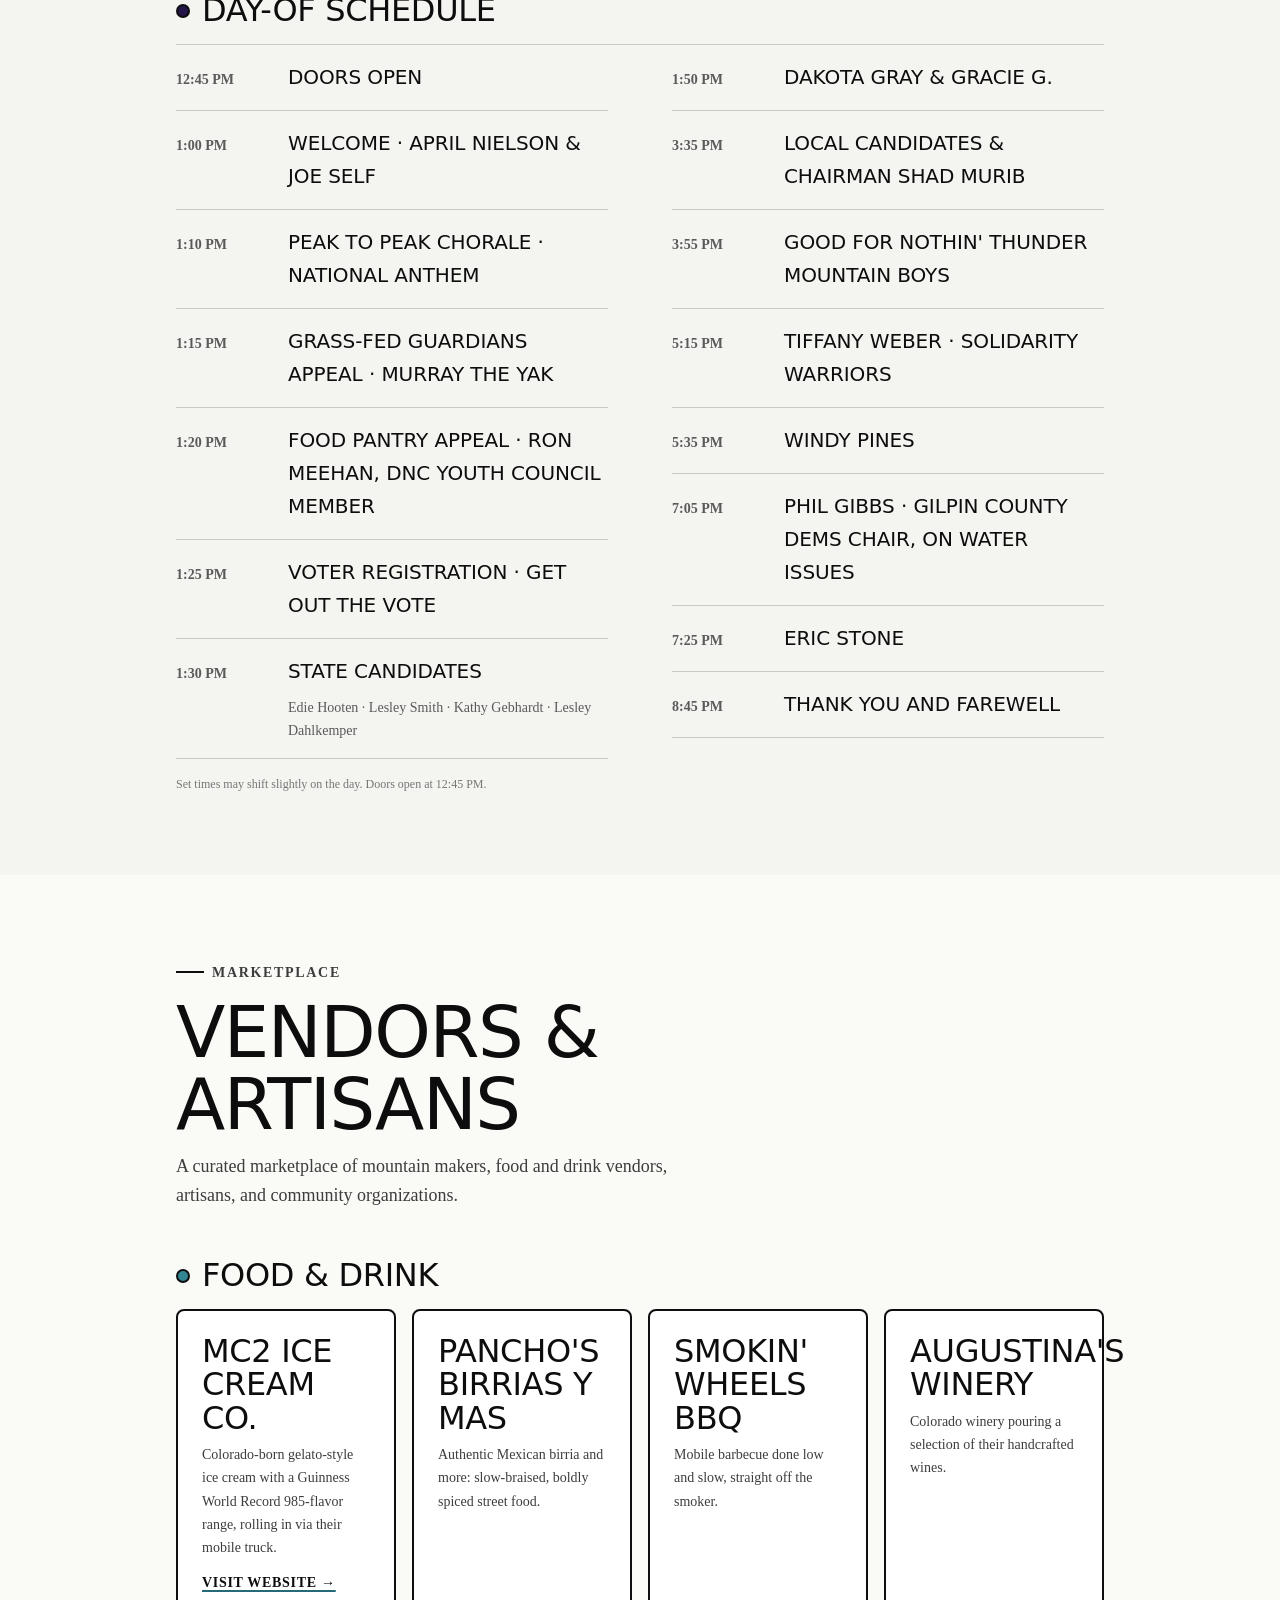
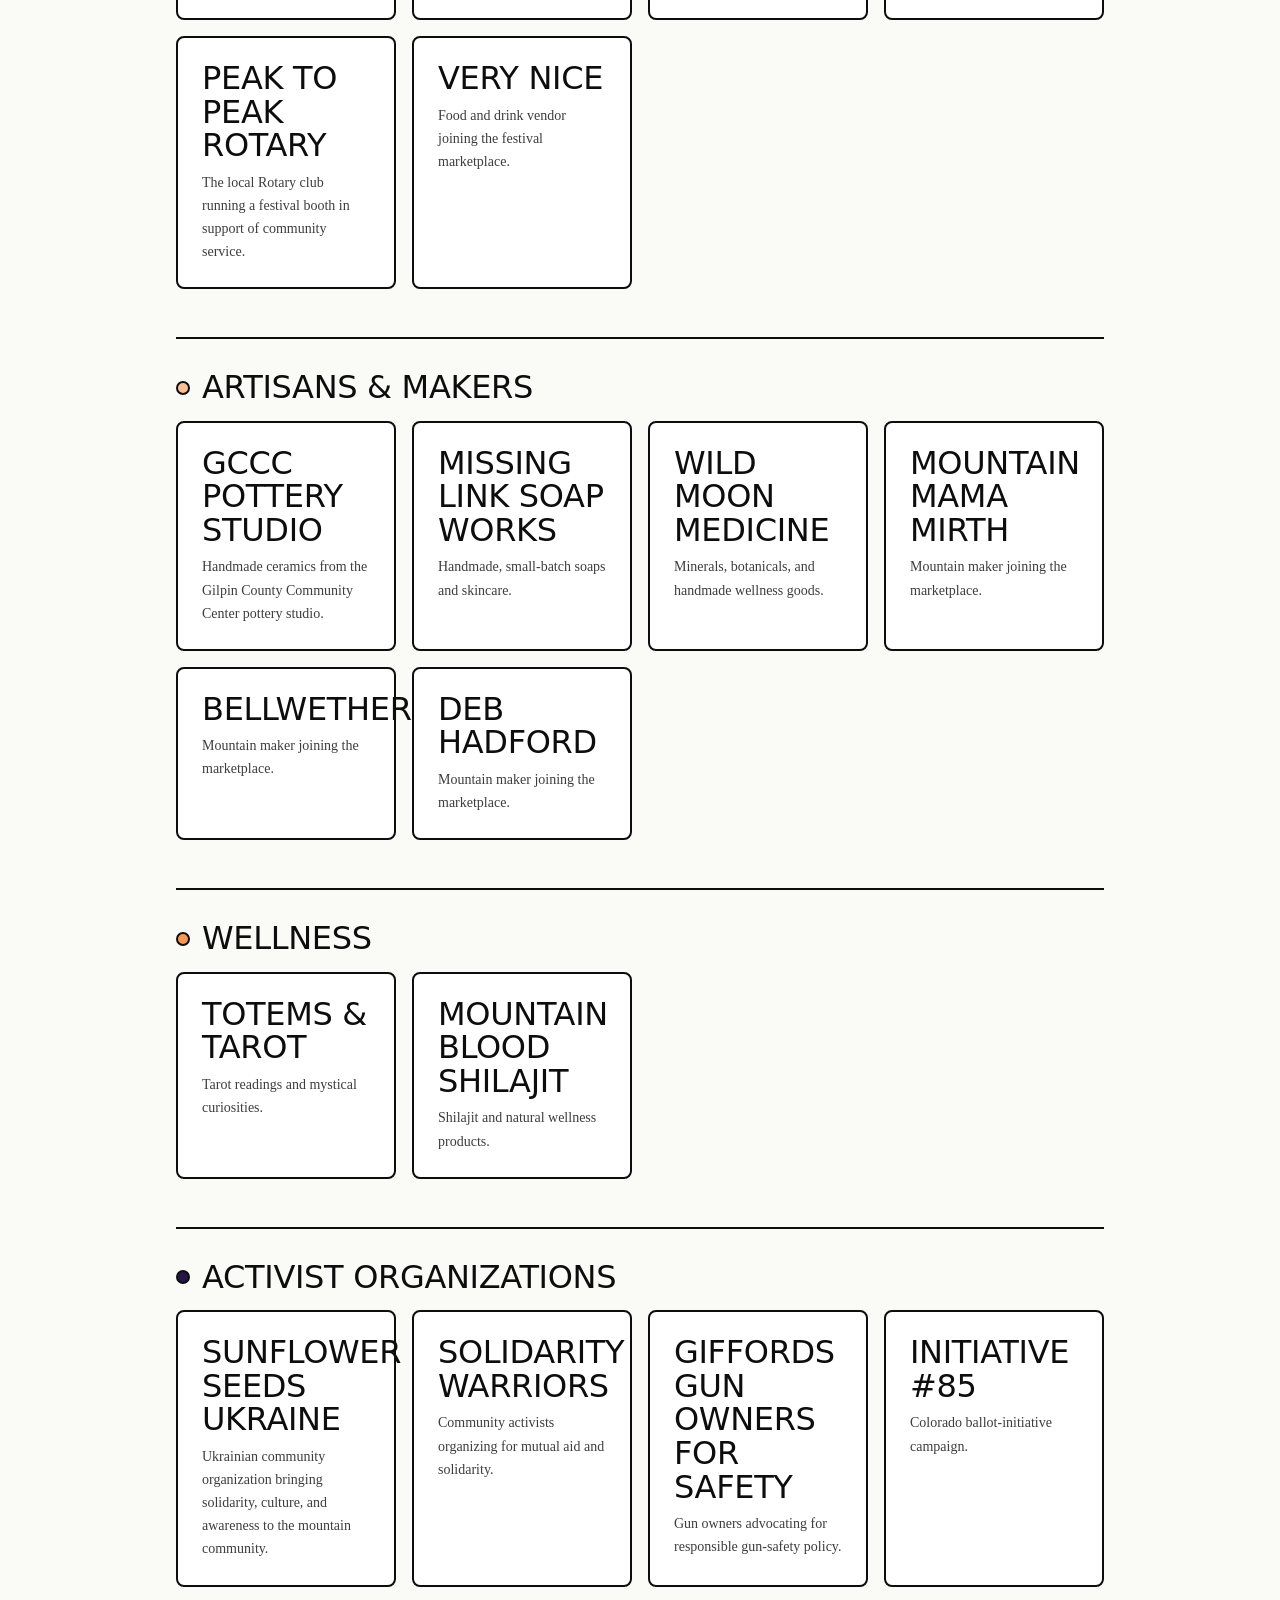
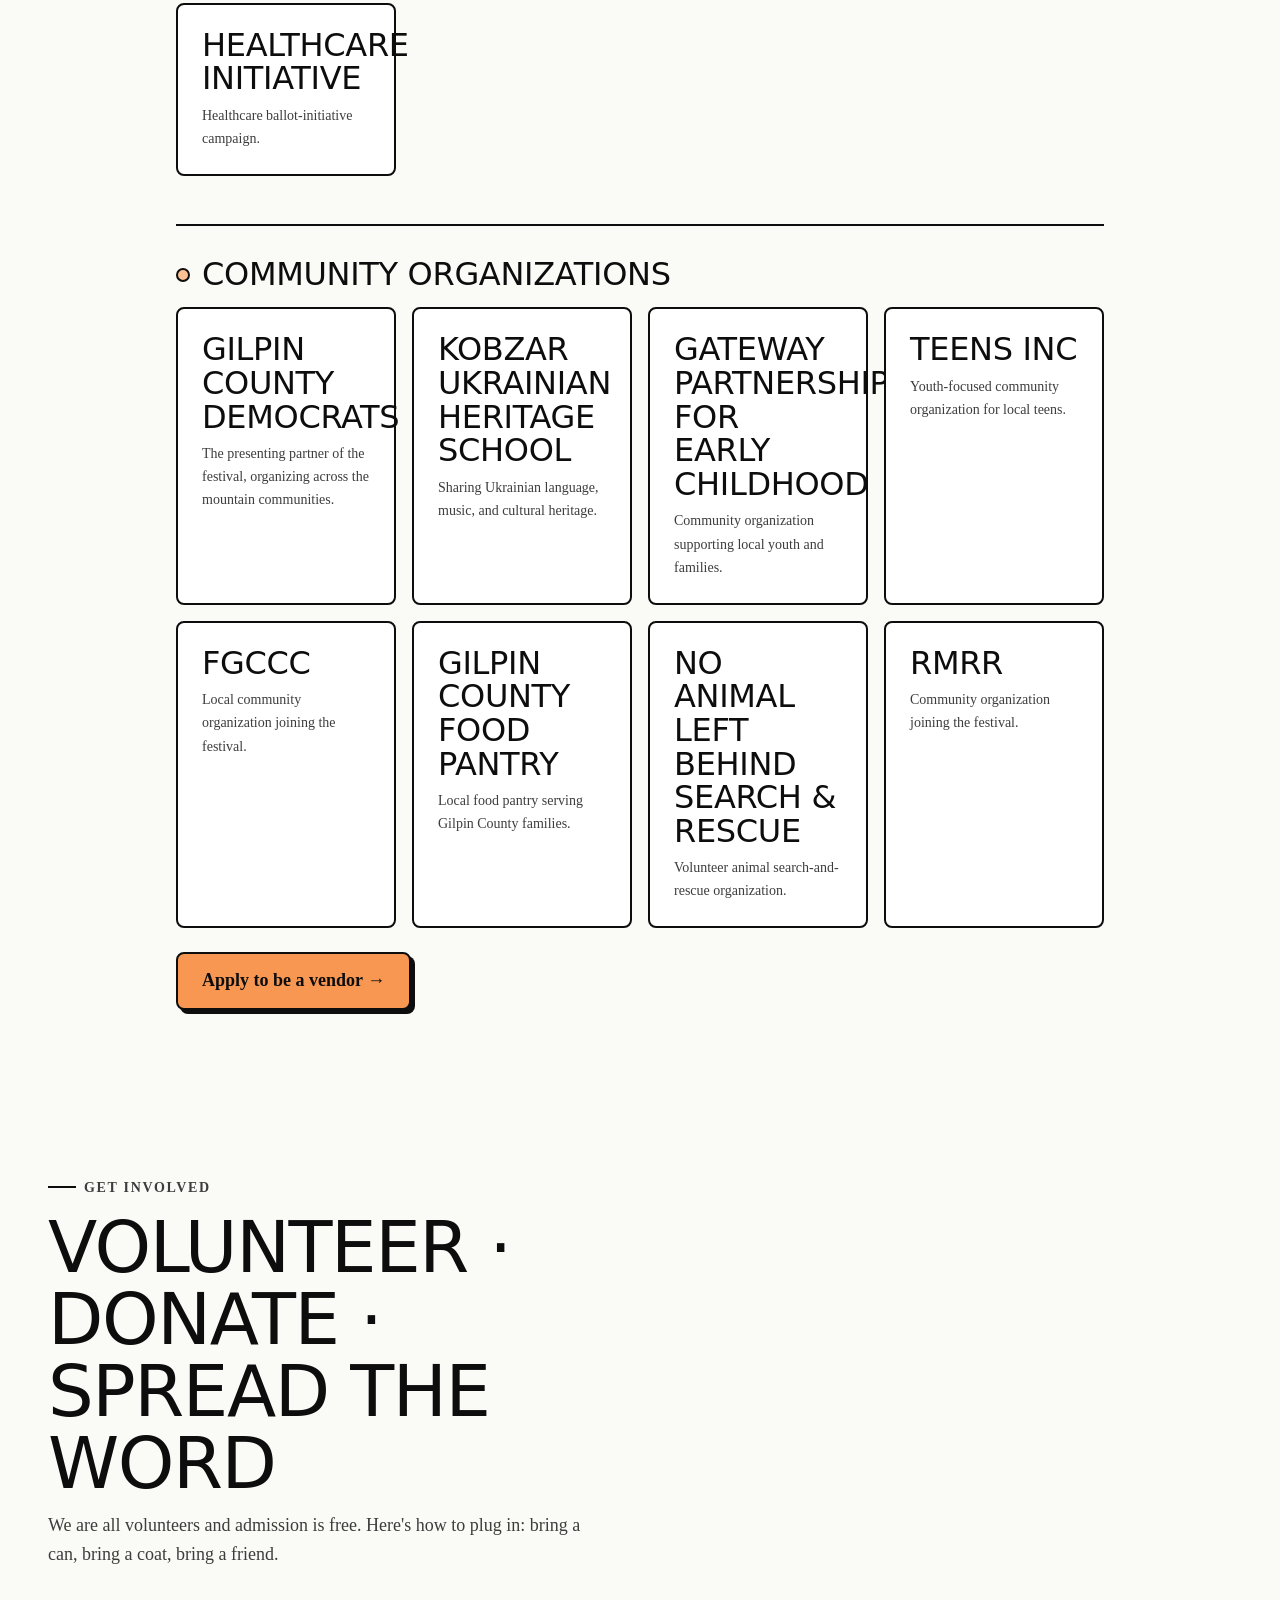
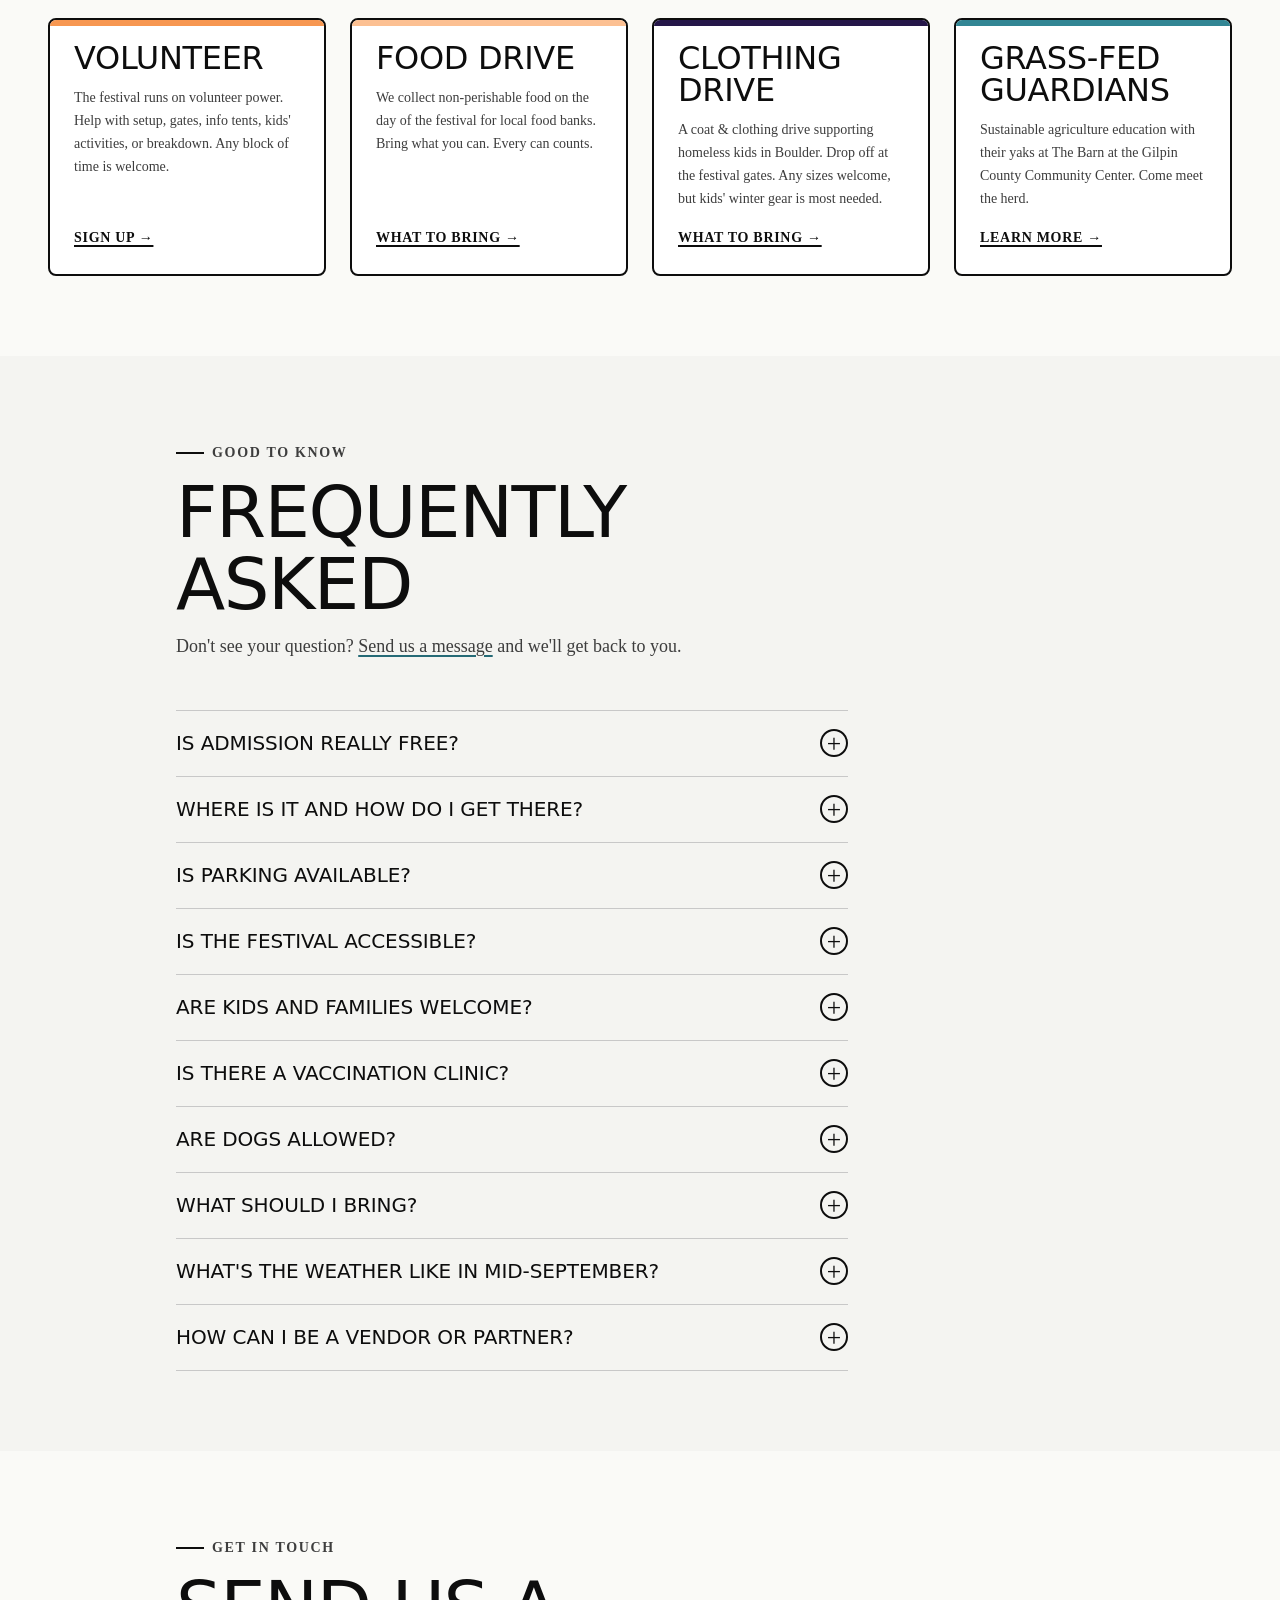
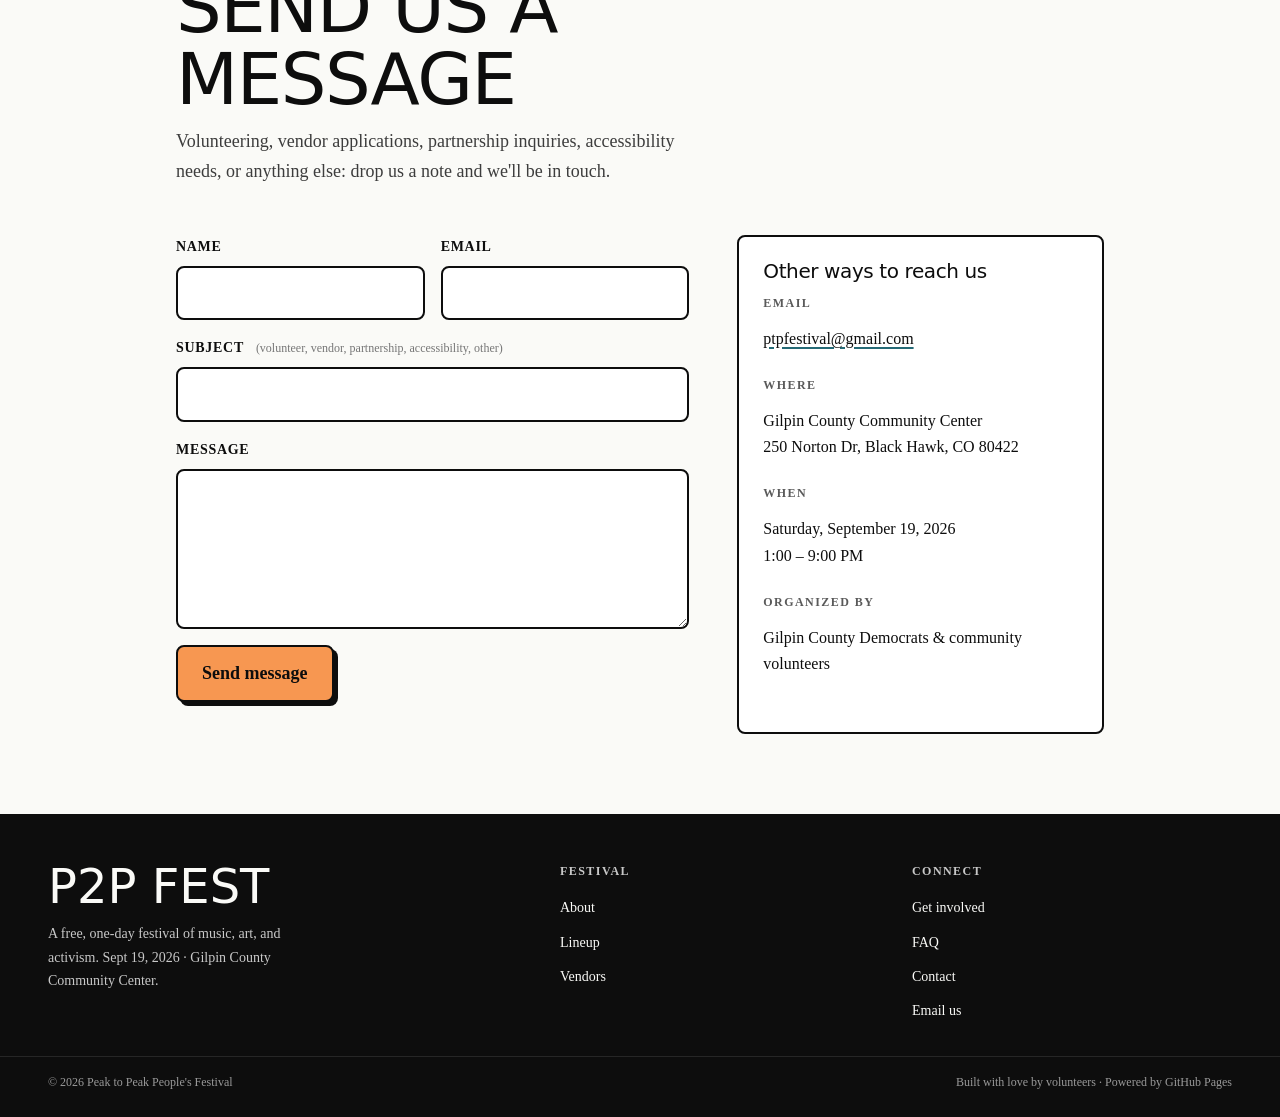
==== commit 9dcc0376: "Separate schedule times from events; open up divider spacing Reported: the schedule read "12:45 PMDo" ====
--- a/index.html
+++ b/index.html
@@ -34,7 +34,7 @@
   <link rel="preconnect" href="https://cdn.fontshare.com" crossorigin />
   <link rel="stylesheet" href="https://api.fontshare.com/v2/css?f[]=tanker@400&f[]=bespoke-serif@400,500,700&display=swap" />
 
-  <link rel="stylesheet" href="./assets/css/styles.css" />
+  <link rel="stylesheet" href="./assets/css/styles.css?v=2026-09-17" />
 </head>
 <body>
   <a class="skip-link" href="#main">Skip to content</a>
@@ -248,11 +248,11 @@
           <div class="lineup-group">
             <h3 class="lineup-group__title">Music</h3>
             <ul class="lineup-group__list">
-              <li><span class="name">Peak to Peak Chorale</span><span class="meta">Opens the festival &middot; National anthem</span></li>
-              <li><span class="name">Good for Nothin' Thunder Mountain Boys</span><span class="meta">Live set</span></li>
-              <li><span class="name">Dakota Gray &amp; Gracie G.</span><span class="meta">Live set</span></li>
-              <li><span class="name">Eric Stone</span><span class="meta">Live set</span></li>
-              <li><span class="name">Windy Pines</span><span class="meta">Live set</span></li>
+              <li><span class="name">Peak to Peak Chorale</span> <span class="meta">Opens the festival &middot; National anthem</span></li>
+              <li><span class="name">Good for Nothin' Thunder Mountain Boys</span> <span class="meta">Live set</span></li>
+              <li><span class="name">Dakota Gray &amp; Gracie G.</span> <span class="meta">Live set</span></li>
+              <li><span class="name">Eric Stone</span> <span class="meta">Live set</span></li>
+              <li><span class="name">Windy Pines</span> <span class="meta">Live set</span></li>
             </ul>
           </div>
 
@@ -261,11 +261,11 @@
           <div class="lineup-group">
             <h3 class="lineup-group__title">Workshops &amp; activations</h3>
             <ul class="lineup-group__list">
-              <li><span class="name">Vaccination clinic</span><span class="meta">Inside the community center &middot; 11 AM&ndash;4 PM</span></li>
-              <li><span class="name">Yak meet &amp; greet</span><span class="meta">Grass-fed Guardians</span></li>
-              <li><span class="name">Voter registration</span><span class="meta">All day</span></li>
-              <li><span class="name">Kids' activity tent</span><span class="meta">All day</span></li>
-              <li><span class="name">Photo Booth</span><span class="meta">All day</span></li>
+              <li><span class="name">Vaccination clinic</span> <span class="meta">Inside the community center &middot; 11 AM&ndash;4 PM</span></li>
+              <li><span class="name">Yak meet &amp; greet</span> <span class="meta">Grass-fed Guardians</span></li>
+              <li><span class="name">Voter registration</span> <span class="meta">All day</span></li>
+              <li><span class="name">Kids' activity tent</span> <span class="meta">All day</span></li>
+              <li><span class="name">Photo Booth</span> <span class="meta">All day</span></li>
             </ul>
           </div>
         </div>
@@ -273,36 +273,36 @@
         <div class="lineup__speakers">
           <h3 class="lineup-group__title">Speakers</h3>
           <ul class="lineup-group__list lineup-group__list--split">
-            <li><span class="name">April Nielson &amp; Joe Self</span><span class="meta">Candidates for county assessor and county clerk</span></li>
-            <li><span class="name">Edie Hooten</span><span class="meta">Candidate for CU Board of Regents</span></li>
-            <li><span class="name">Lesley Smith</span><span class="meta">State Representative</span></li>
-            <li><span class="name">Kathy Gebhardt</span><span class="meta">Colorado Board of Education</span></li>
-            <li><span class="name">Lesley Dahlkemper</span><span class="meta">Candidate for Lt. Governor</span></li>
-            <li><span class="name">Chairman Shad Murib</span><span class="meta">Colorado Democratic Party</span></li>
-            <li><span class="name">Tiffany Weber</span><span class="meta">Solidarity Warriors</span></li>
-            <li><span class="name">Phil Gibbs</span><span class="meta">Gilpin County Dems Chair &middot; Water issues</span></li>
-            <li><span class="name">Greg Petty</span><span class="meta">Closing remarks</span></li>
+            <li><span class="name">April Nielson &amp; Joe Self</span> <span class="meta">Candidates for county assessor and county clerk</span></li>
+            <li><span class="name">Edie Hooten</span> <span class="meta">Candidate for CU Board of Regents</span></li>
+            <li><span class="name">Lesley Smith</span> <span class="meta">State Representative</span></li>
+            <li><span class="name">Kathy Gebhardt</span> <span class="meta">Colorado Board of Education</span></li>
+            <li><span class="name">Lesley Dahlkemper</span> <span class="meta">Candidate for Lt. Governor</span></li>
+            <li><span class="name">Chairman Shad Murib</span> <span class="meta">Colorado Democratic Party</span></li>
+            <li><span class="name">Tiffany Weber</span> <span class="meta">Solidarity Warriors</span></li>
+            <li><span class="name">Phil Gibbs</span> <span class="meta">Gilpin County Dems Chair &middot; Water issues</span></li>
+            <li><span class="name">Greg Petty</span> <span class="meta">Closing remarks</span></li>
           </ul>
         </div>
 
         <div class="lineup__schedule">
           <h3 class="lineup-group__title">Day-of schedule</h3>
           <ul class="schedule__list">
-            <li><span class="schedule__time">12:45 PM</span><span class="schedule__event">Doors open</span></li>
-            <li><span class="schedule__time">1:00 PM</span><span class="schedule__event">Welcome &middot; April Nielson &amp; Joe Self</span></li>
-            <li><span class="schedule__time">1:10 PM</span><span class="schedule__event">Peak to Peak Chorale &middot; National anthem</span></li>
-            <li><span class="schedule__time">1:15 PM</span><span class="schedule__event">Grass-fed Guardians appeal &middot; Murray the Yak</span></li>
-            <li><span class="schedule__time">1:20 PM</span><span class="schedule__event">Food pantry appeal &middot; Ron Meehan, DNC Youth Council Member</span></li>
-            <li><span class="schedule__time">1:25 PM</span><span class="schedule__event">Voter registration &middot; Get out the vote</span></li>
-            <li><span class="schedule__time">1:30 PM</span><span class="schedule__event">State candidates<span class="schedule__detail">Edie Hooten &middot; Lesley Smith &middot; Kathy Gebhardt &middot; Lesley Dahlkemper</span></span></li>
-            <li><span class="schedule__time">1:50 PM</span><span class="schedule__event">Dakota Gray &amp; Gracie G.</span></li>
-            <li><span class="schedule__time">3:35 PM</span><span class="schedule__event">Local candidates &amp; Chairman Shad Murib</span></li>
-            <li><span class="schedule__time">3:55 PM</span><span class="schedule__event">Good for Nothin' Thunder Mountain Boys</span></li>
-            <li><span class="schedule__time">5:15 PM</span><span class="schedule__event">Tiffany Weber &middot; Solidarity Warriors</span></li>
-            <li><span class="schedule__time">5:35 PM</span><span class="schedule__event">Windy Pines</span></li>
-            <li><span class="schedule__time">7:05 PM</span><span class="schedule__event">Phil Gibbs &middot; Gilpin County Dems Chair, on water issues</span></li>
-            <li><span class="schedule__time">7:25 PM</span><span class="schedule__event">Eric Stone</span></li>
-            <li><span class="schedule__time">8:45 PM</span><span class="schedule__event">Thank you and farewell</span></li>
+            <li><span class="schedule__time">12:45 PM</span> <span class="schedule__event">Doors open</span></li>
+            <li><span class="schedule__time">1:00 PM</span> <span class="schedule__event">Welcome &middot; April Nielson &amp; Joe Self</span></li>
+            <li><span class="schedule__time">1:10 PM</span> <span class="schedule__event">Peak to Peak Chorale &middot; National anthem</span></li>
+            <li><span class="schedule__time">1:15 PM</span> <span class="schedule__event">Grass-fed Guardians appeal &middot; Murray the Yak</span></li>
+            <li><span class="schedule__time">1:20 PM</span> <span class="schedule__event">Food pantry appeal &middot; Ron Meehan, DNC Youth Council Member</span></li>
+            <li><span class="schedule__time">1:25 PM</span> <span class="schedule__event">Voter registration &middot; Get out the vote</span></li>
+            <li><span class="schedule__time">1:30 PM</span> <span class="schedule__event">State candidates<span class="schedule__detail">Edie Hooten &middot; Lesley Smith &middot; Kathy Gebhardt &middot; Lesley Dahlkemper</span></span></li>
+            <li><span class="schedule__time">1:50 PM</span> <span class="schedule__event">Dakota Gray &amp; Gracie G.</span></li>
+            <li><span class="schedule__time">3:35 PM</span> <span class="schedule__event">Local candidates &amp; Chairman Shad Murib</span></li>
+            <li><span class="schedule__time">3:55 PM</span> <span class="schedule__event">Good for Nothin' Thunder Mountain Boys</span></li>
+            <li><span class="schedule__time">5:15 PM</span> <span class="schedule__event">Tiffany Weber &middot; Solidarity Warriors</span></li>
+            <li><span class="schedule__time">5:35 PM</span> <span class="schedule__event">Windy Pines</span></li>
+            <li><span class="schedule__time">7:05 PM</span> <span class="schedule__event">Phil Gibbs &middot; Gilpin County Dems Chair, on water issues</span></li>
+            <li><span class="schedule__time">7:25 PM</span> <span class="schedule__event">Eric Stone</span></li>
+            <li><span class="schedule__time">8:45 PM</span> <span class="schedule__event">Thank you and farewell</span></li>
           </ul>
           <p class="schedule__note">
             Set times may shift slightly on the day. Doors open at 12:45 PM.
@@ -750,6 +750,6 @@
     <button class="lightbox__nav lightbox__nav--next" type="button" data-lb-next aria-label="Next photo">&#8250;</button>
   </div>
 
-  <script src="./assets/js/main.js" defer></script>
+  <script src="./assets/js/main.js?v=2026-09-17" defer></script>
 </body>
 </html>
--- a/assets/css/styles.css
+++ b/assets/css/styles.css
@@ -663,7 +663,7 @@
    was taller than the lists beside it, which stranded space under them. */
 .lineup__speakers {
   margin-top: var(--space-8);
-  padding-top: var(--space-7);
+  padding-top: var(--space-8);
   border-top: var(--border-bold);
 }
 @media (min-width: 800px) {
@@ -676,7 +676,7 @@
 
 .lineup__schedule {
   margin-top: var(--space-8);
-  padding-top: var(--space-7);
+  padding-top: var(--space-8);
   border-top: var(--border-bold);
 }
 .lineup__schedule .lineup-group__title::before { background: var(--aqua); }
